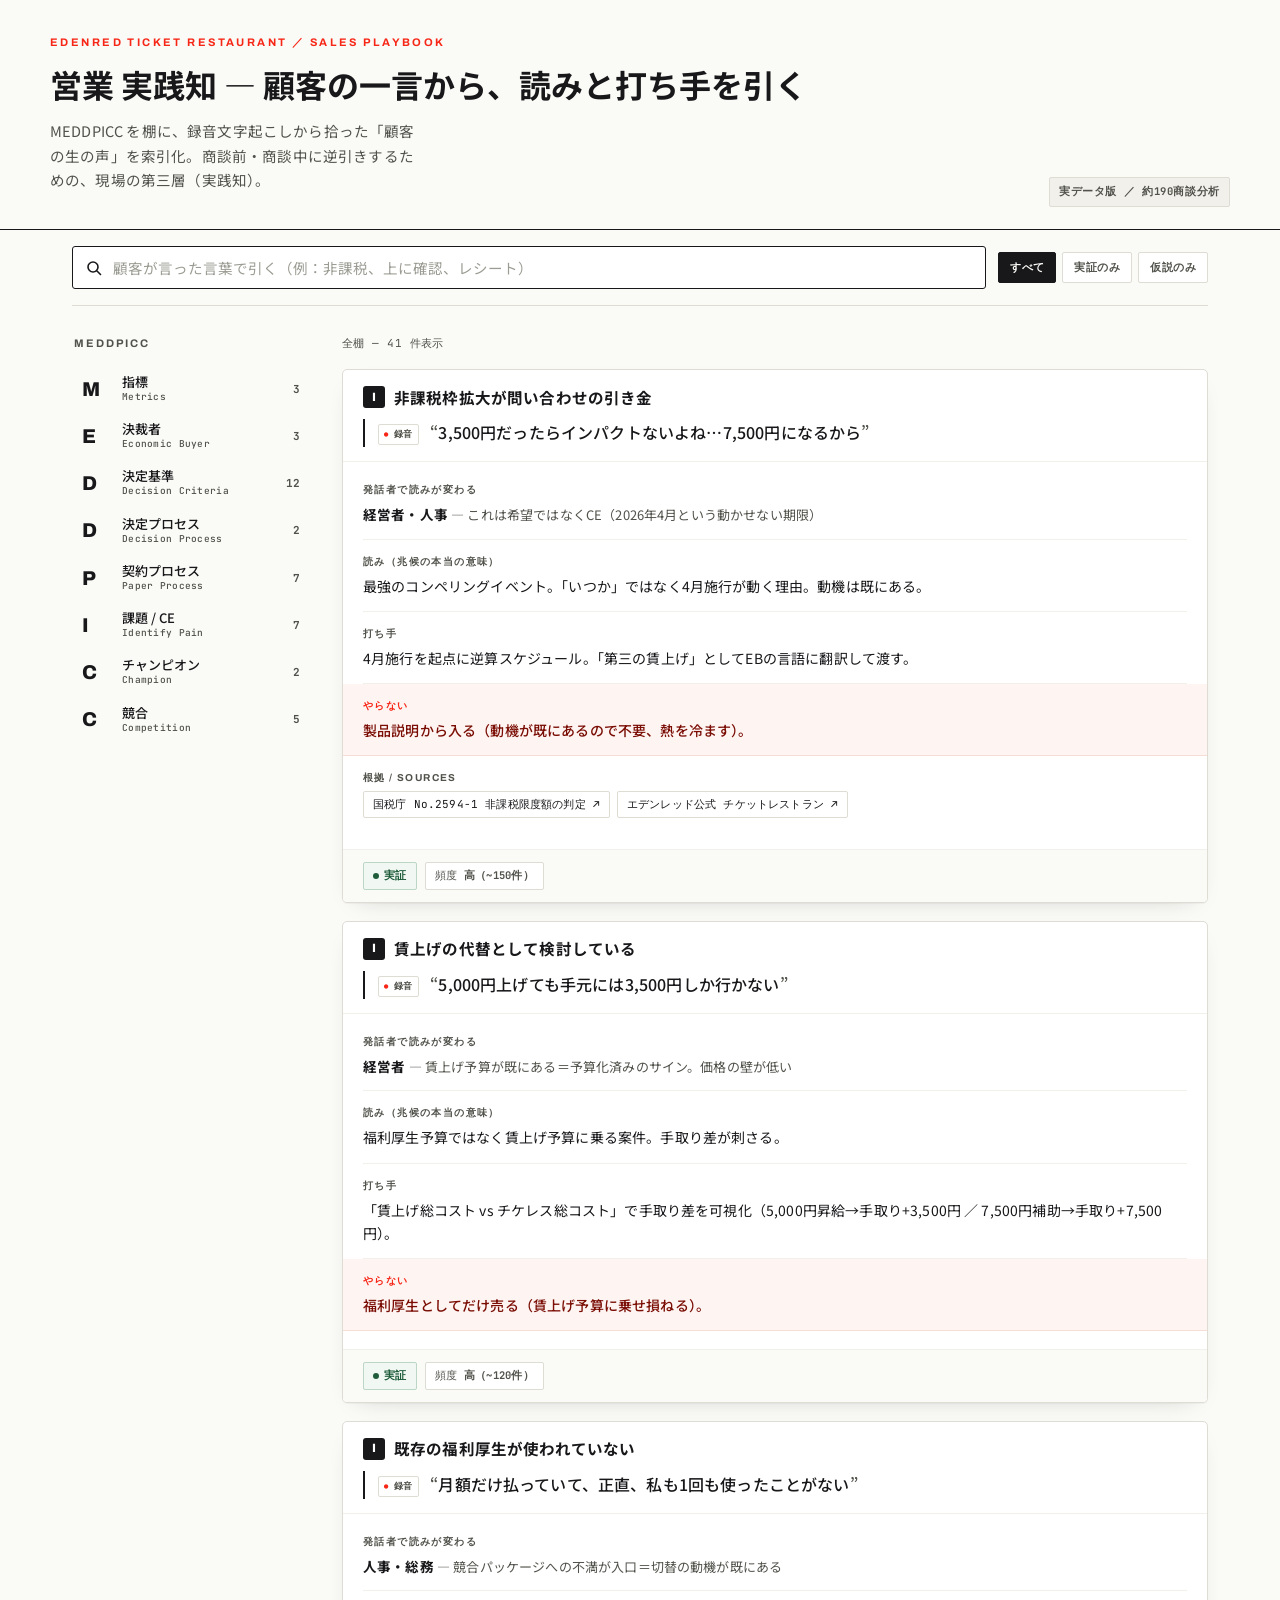
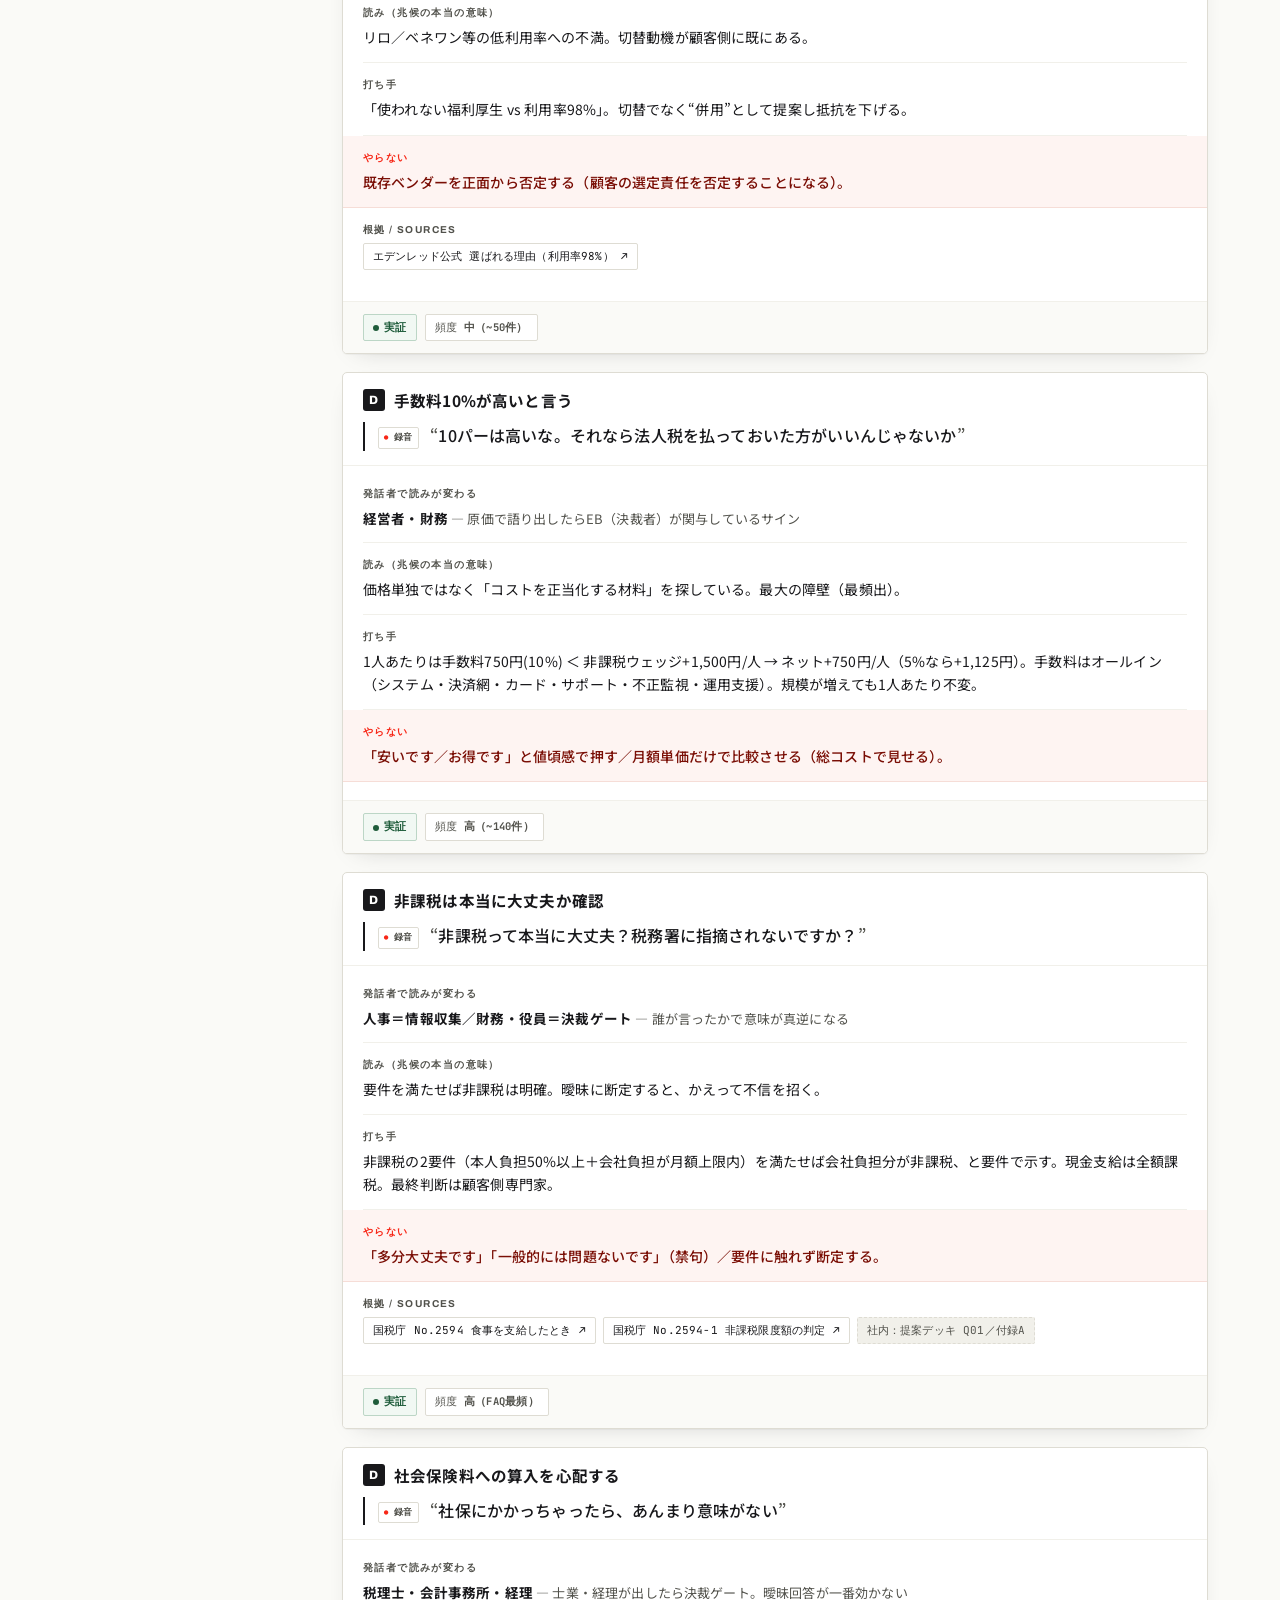
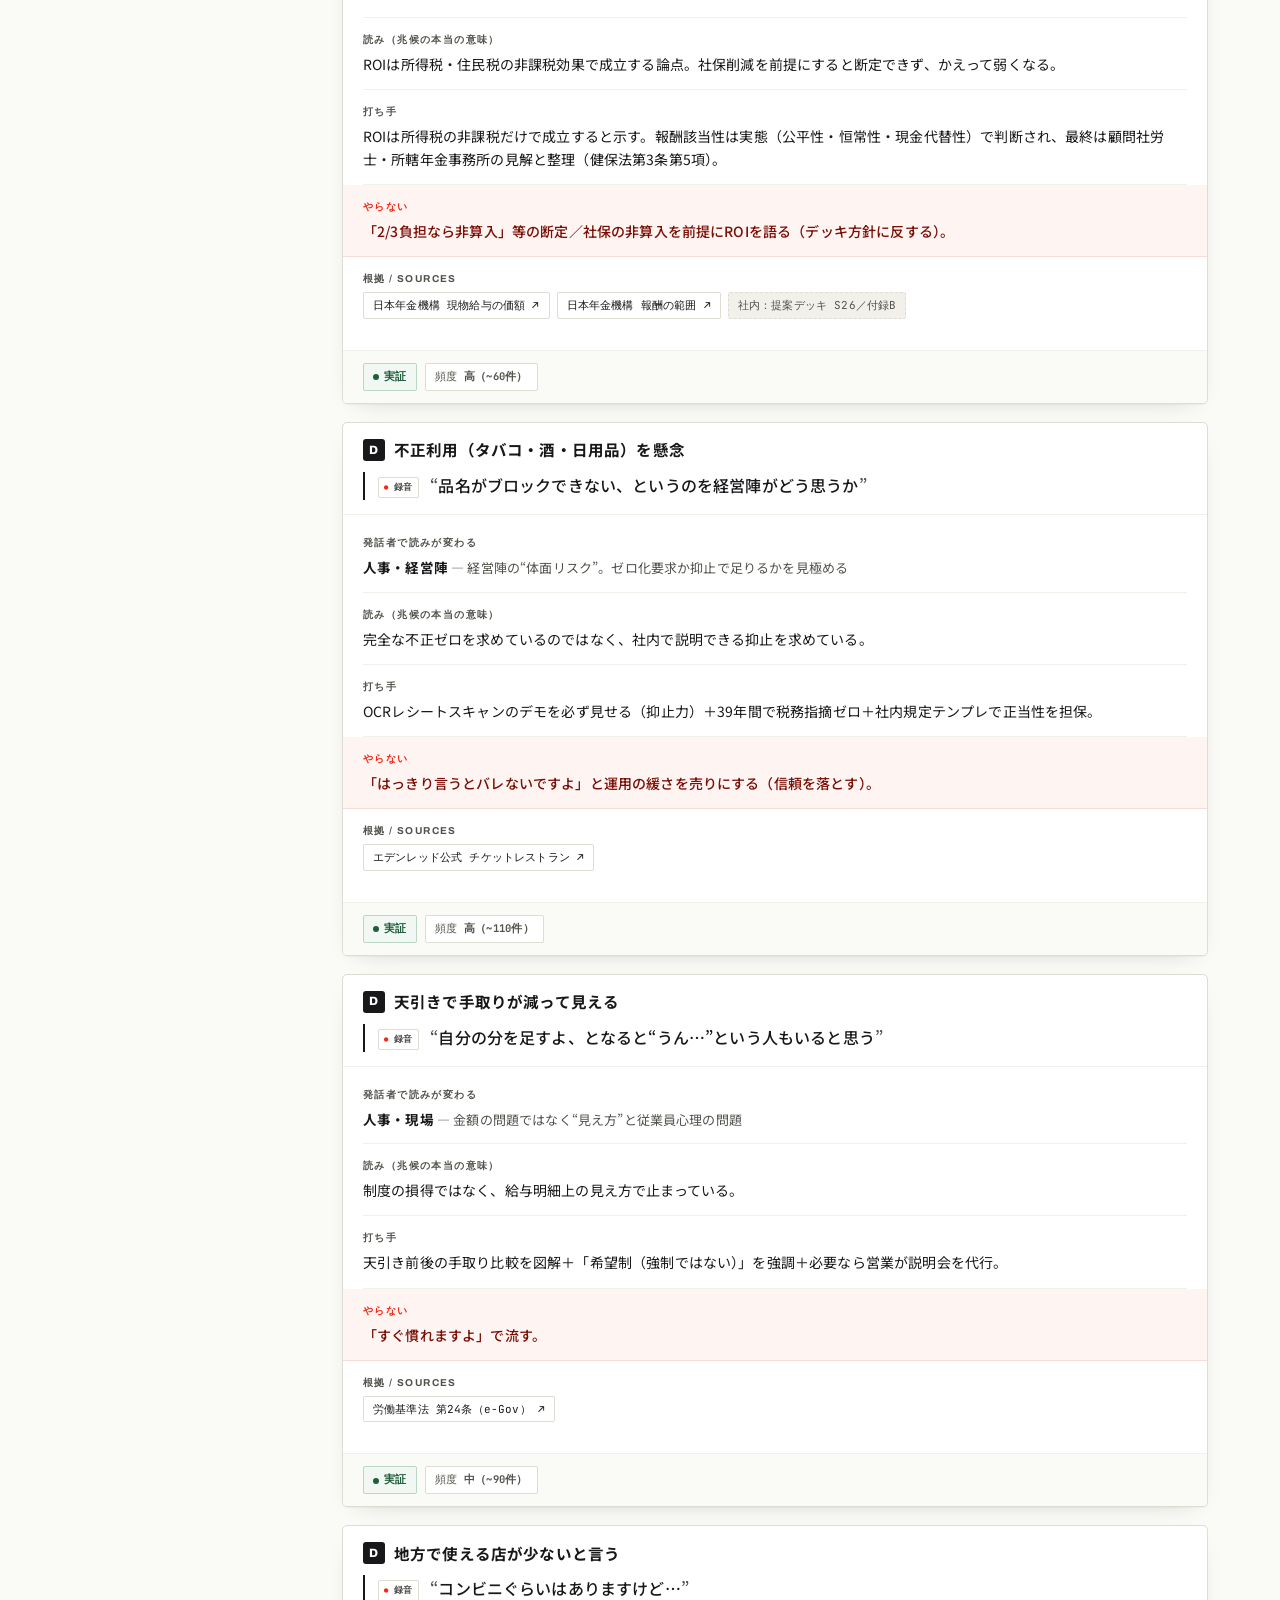
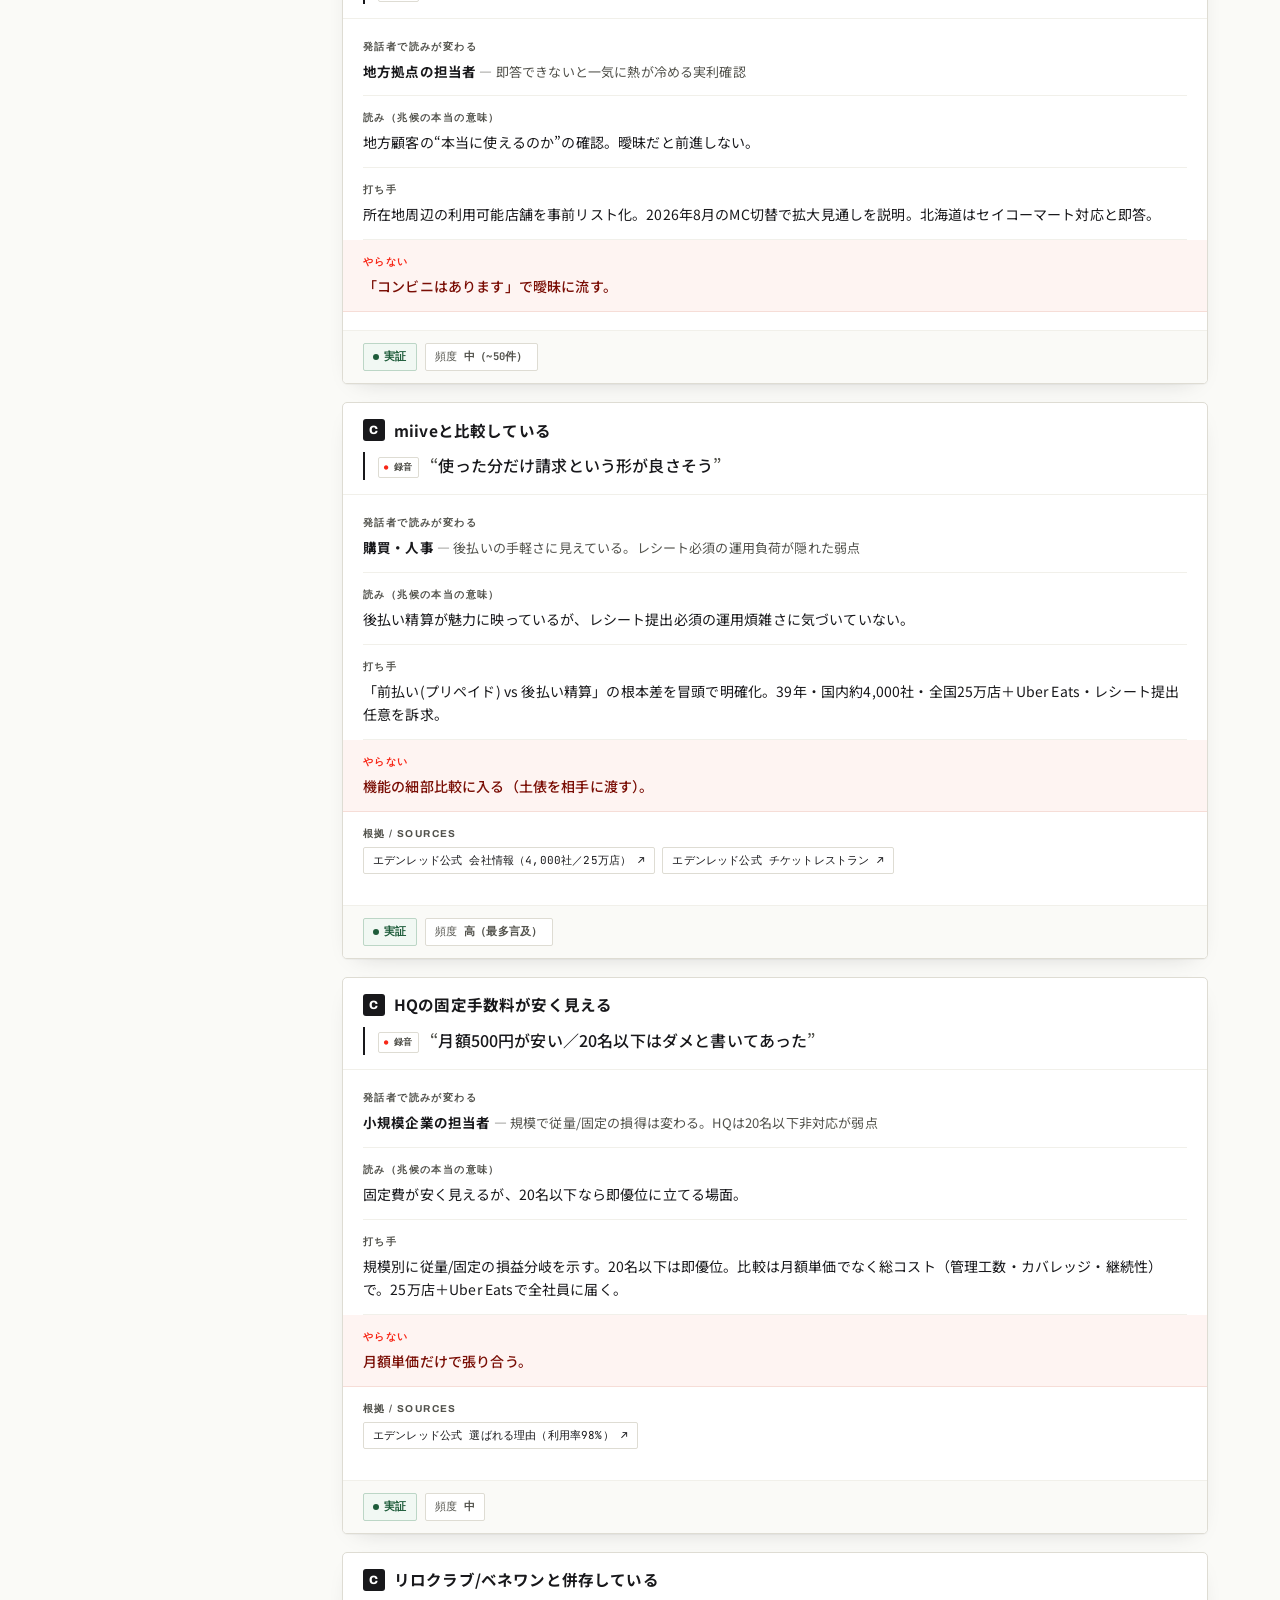
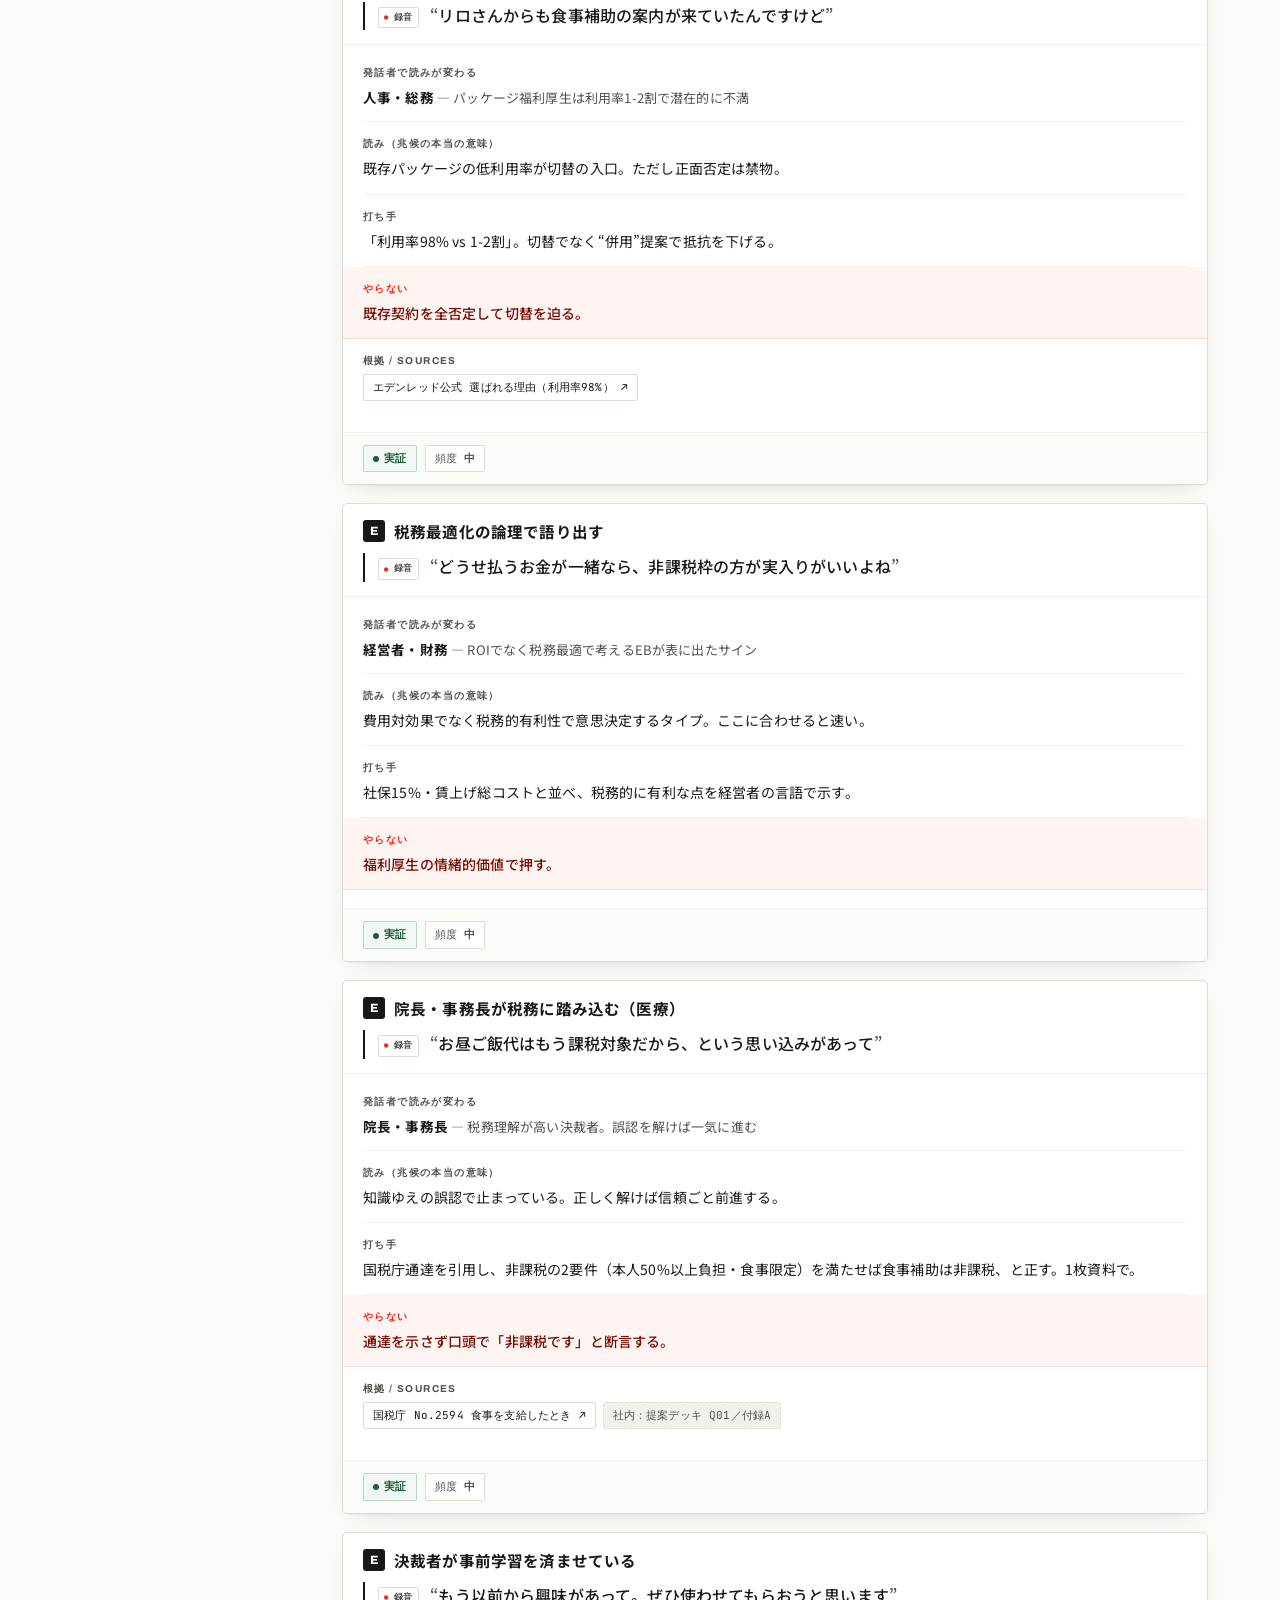
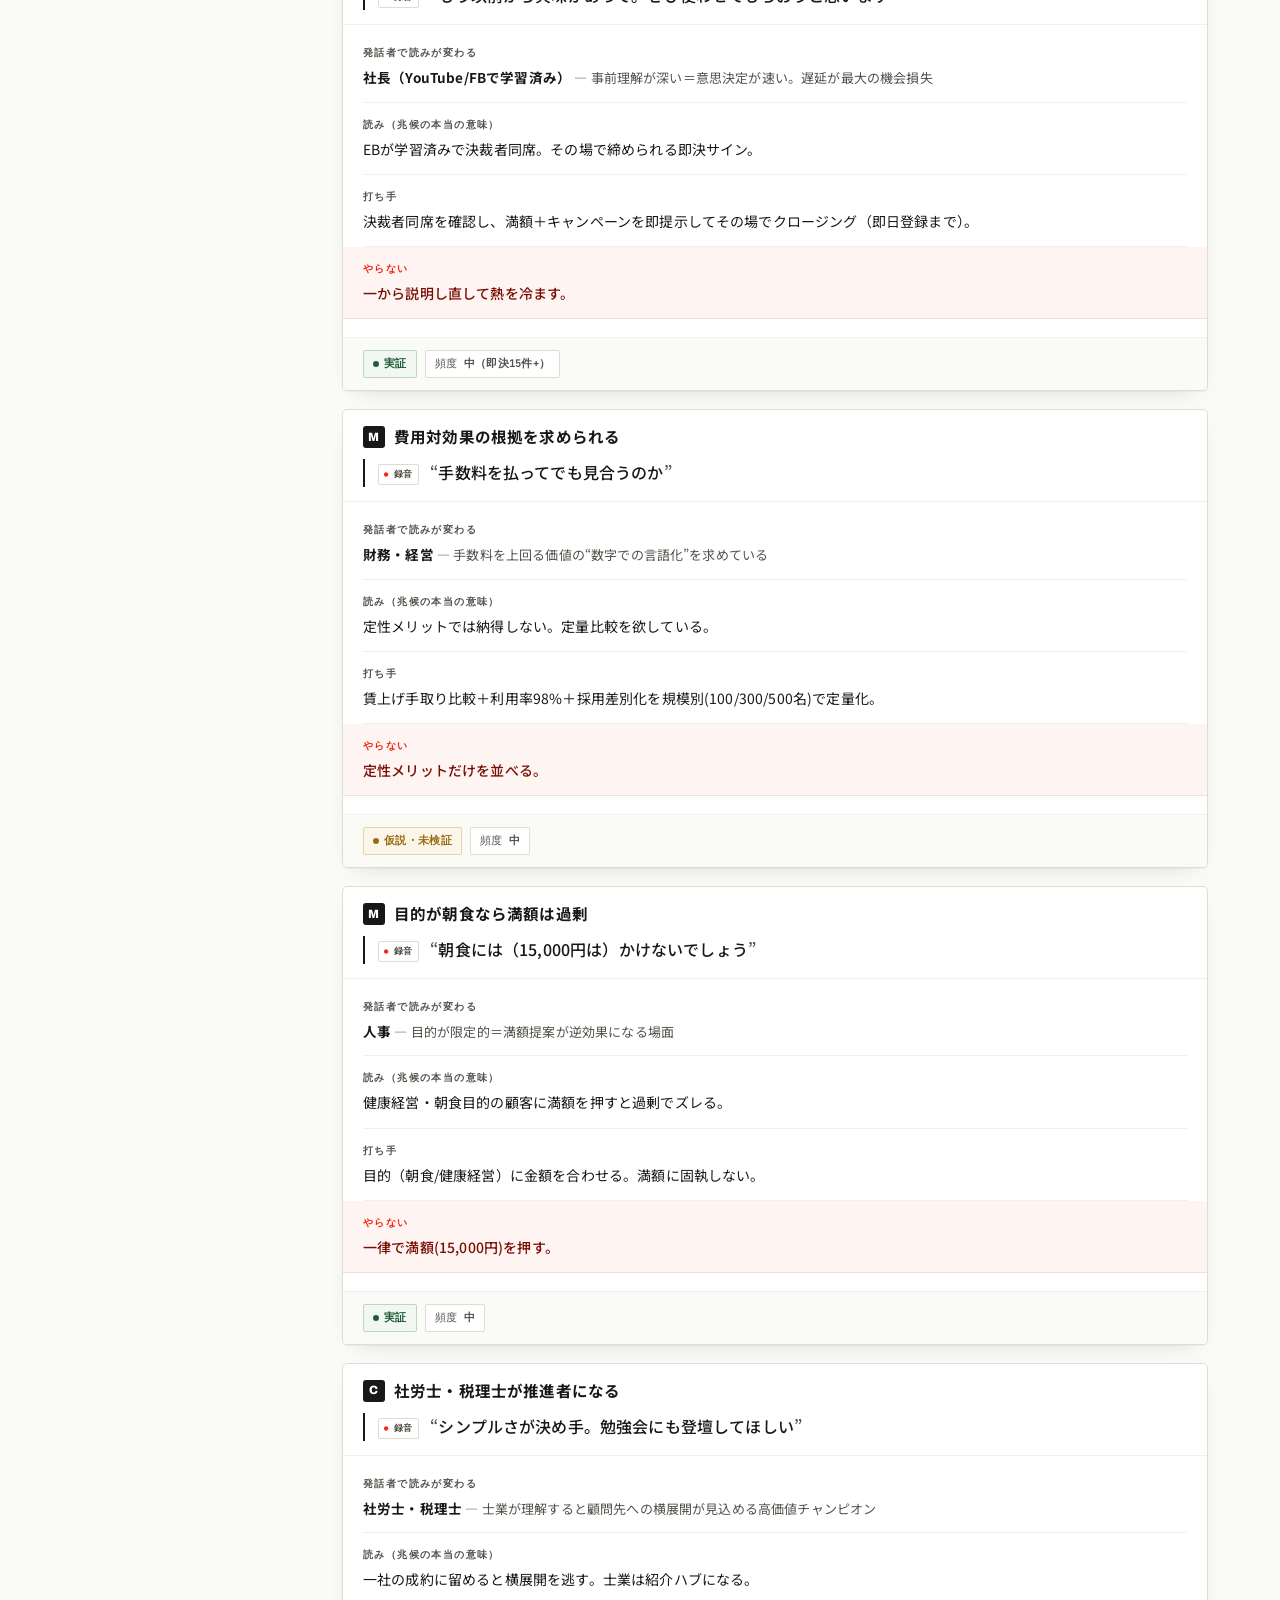
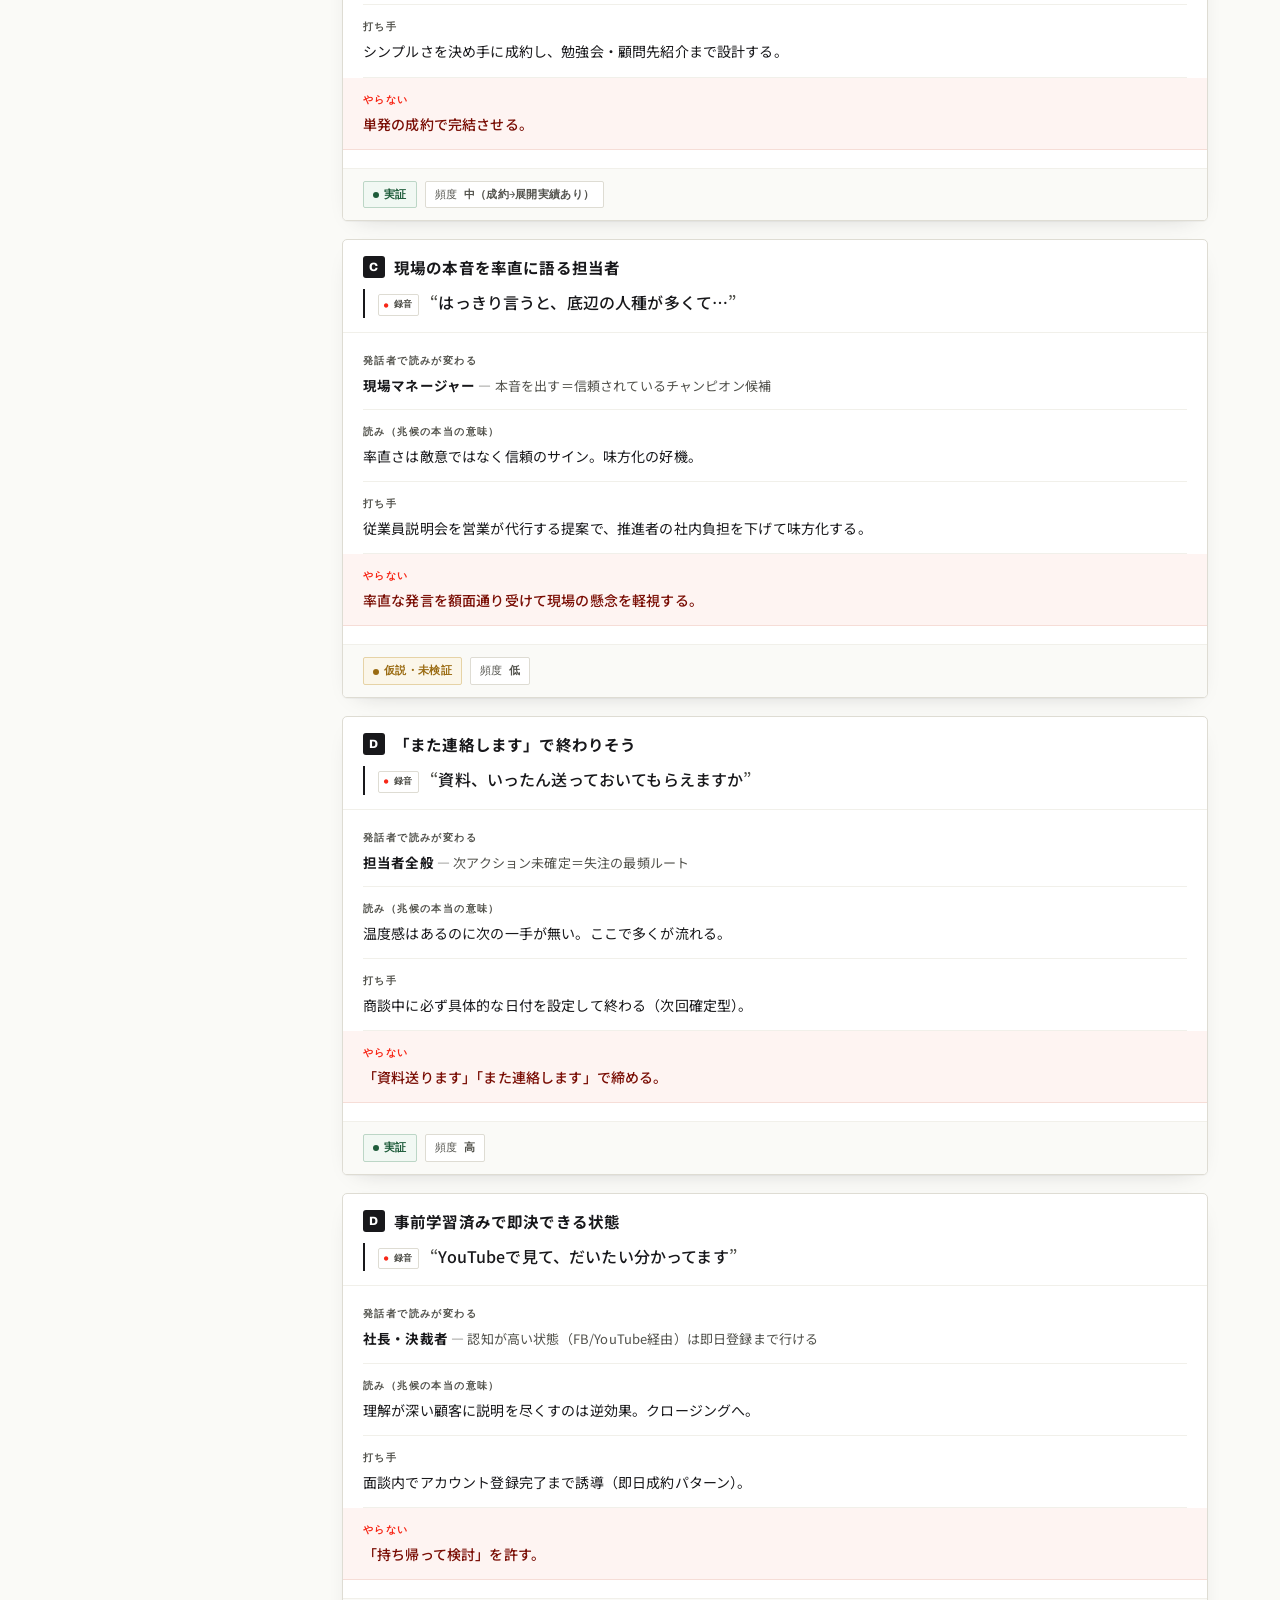
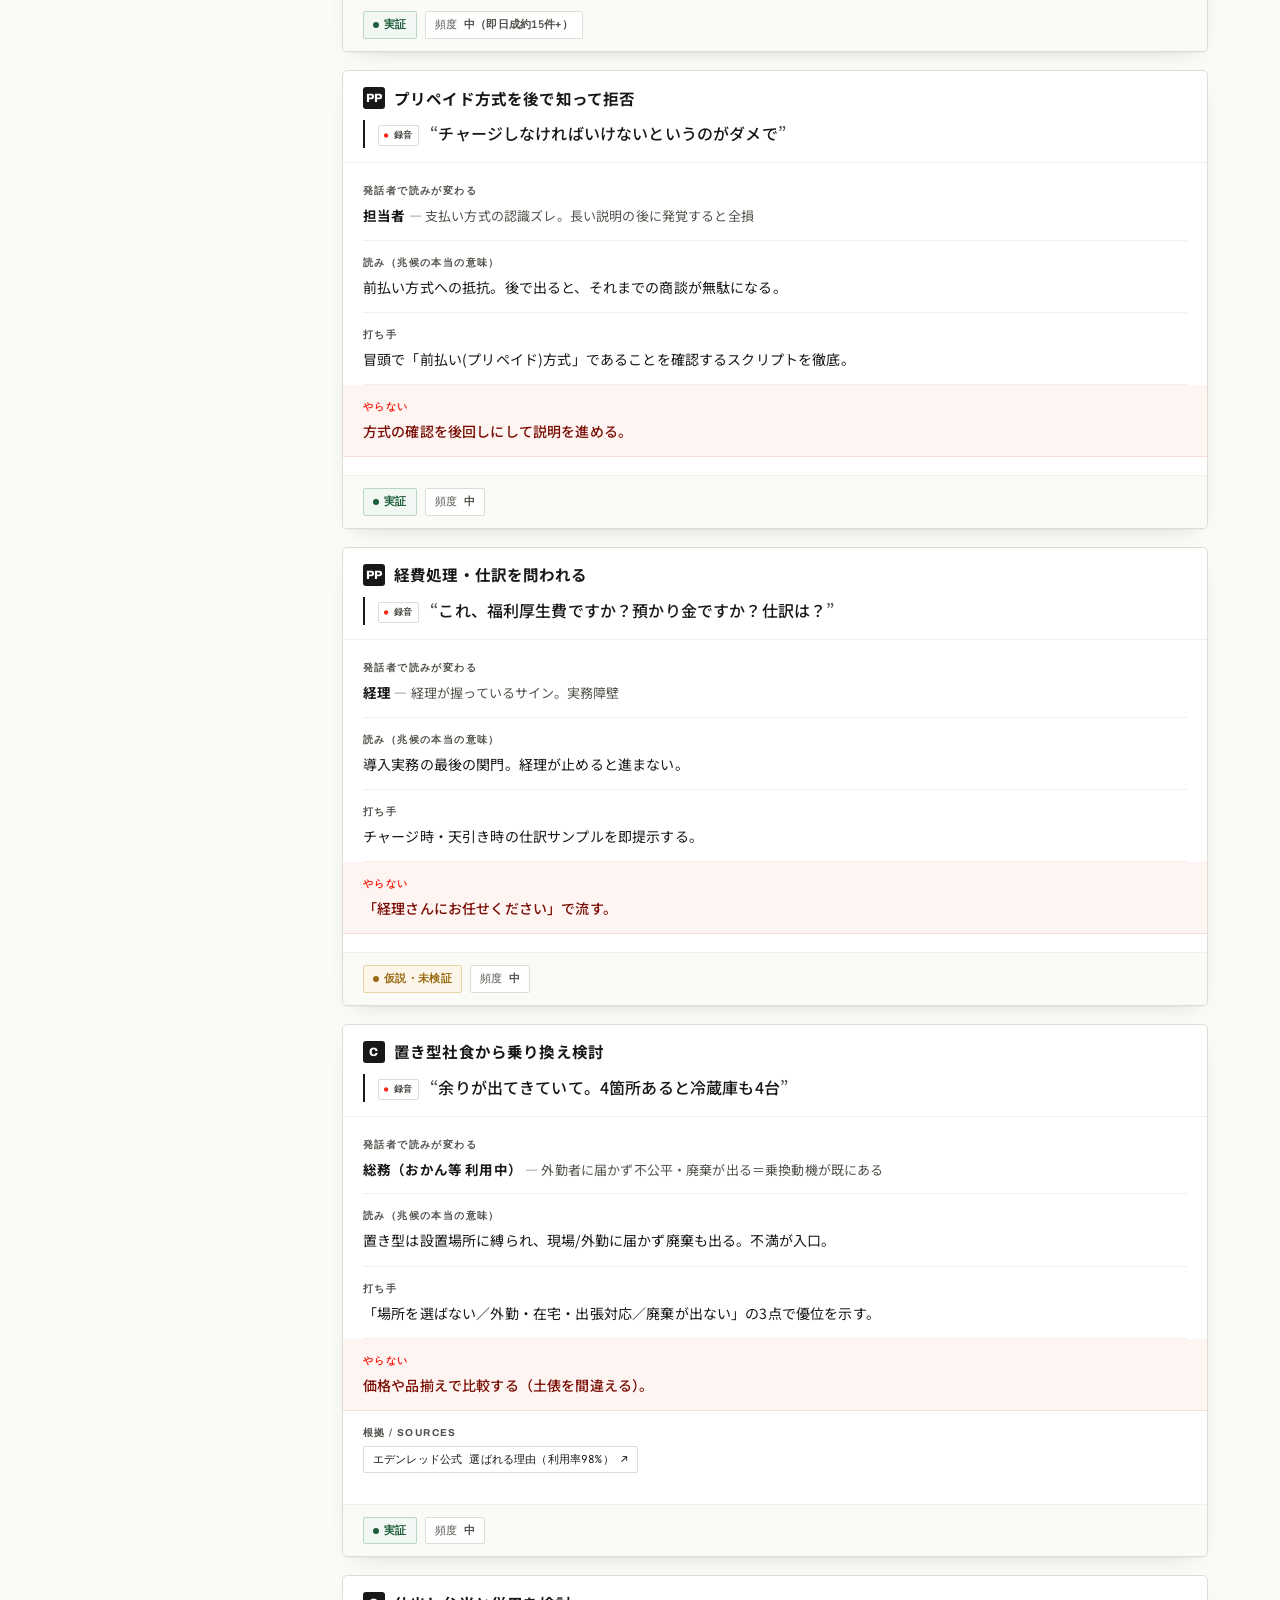
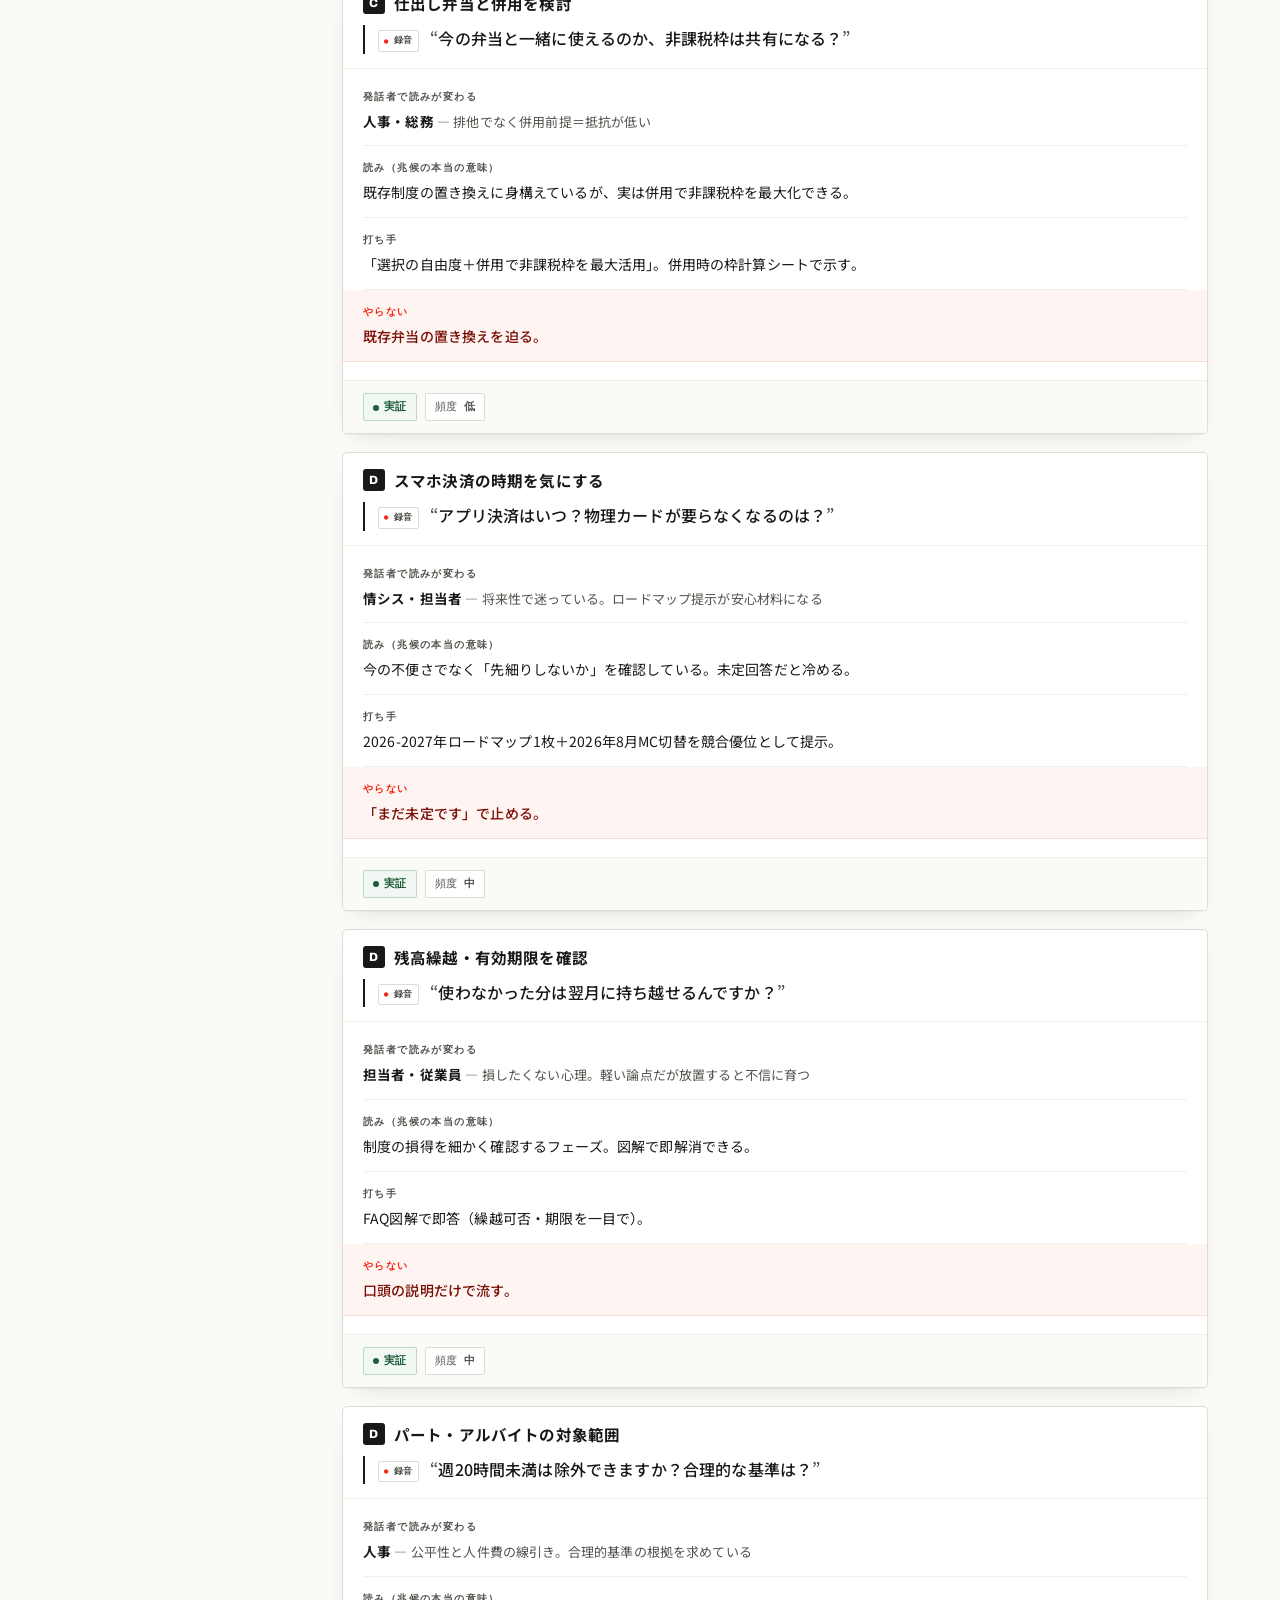
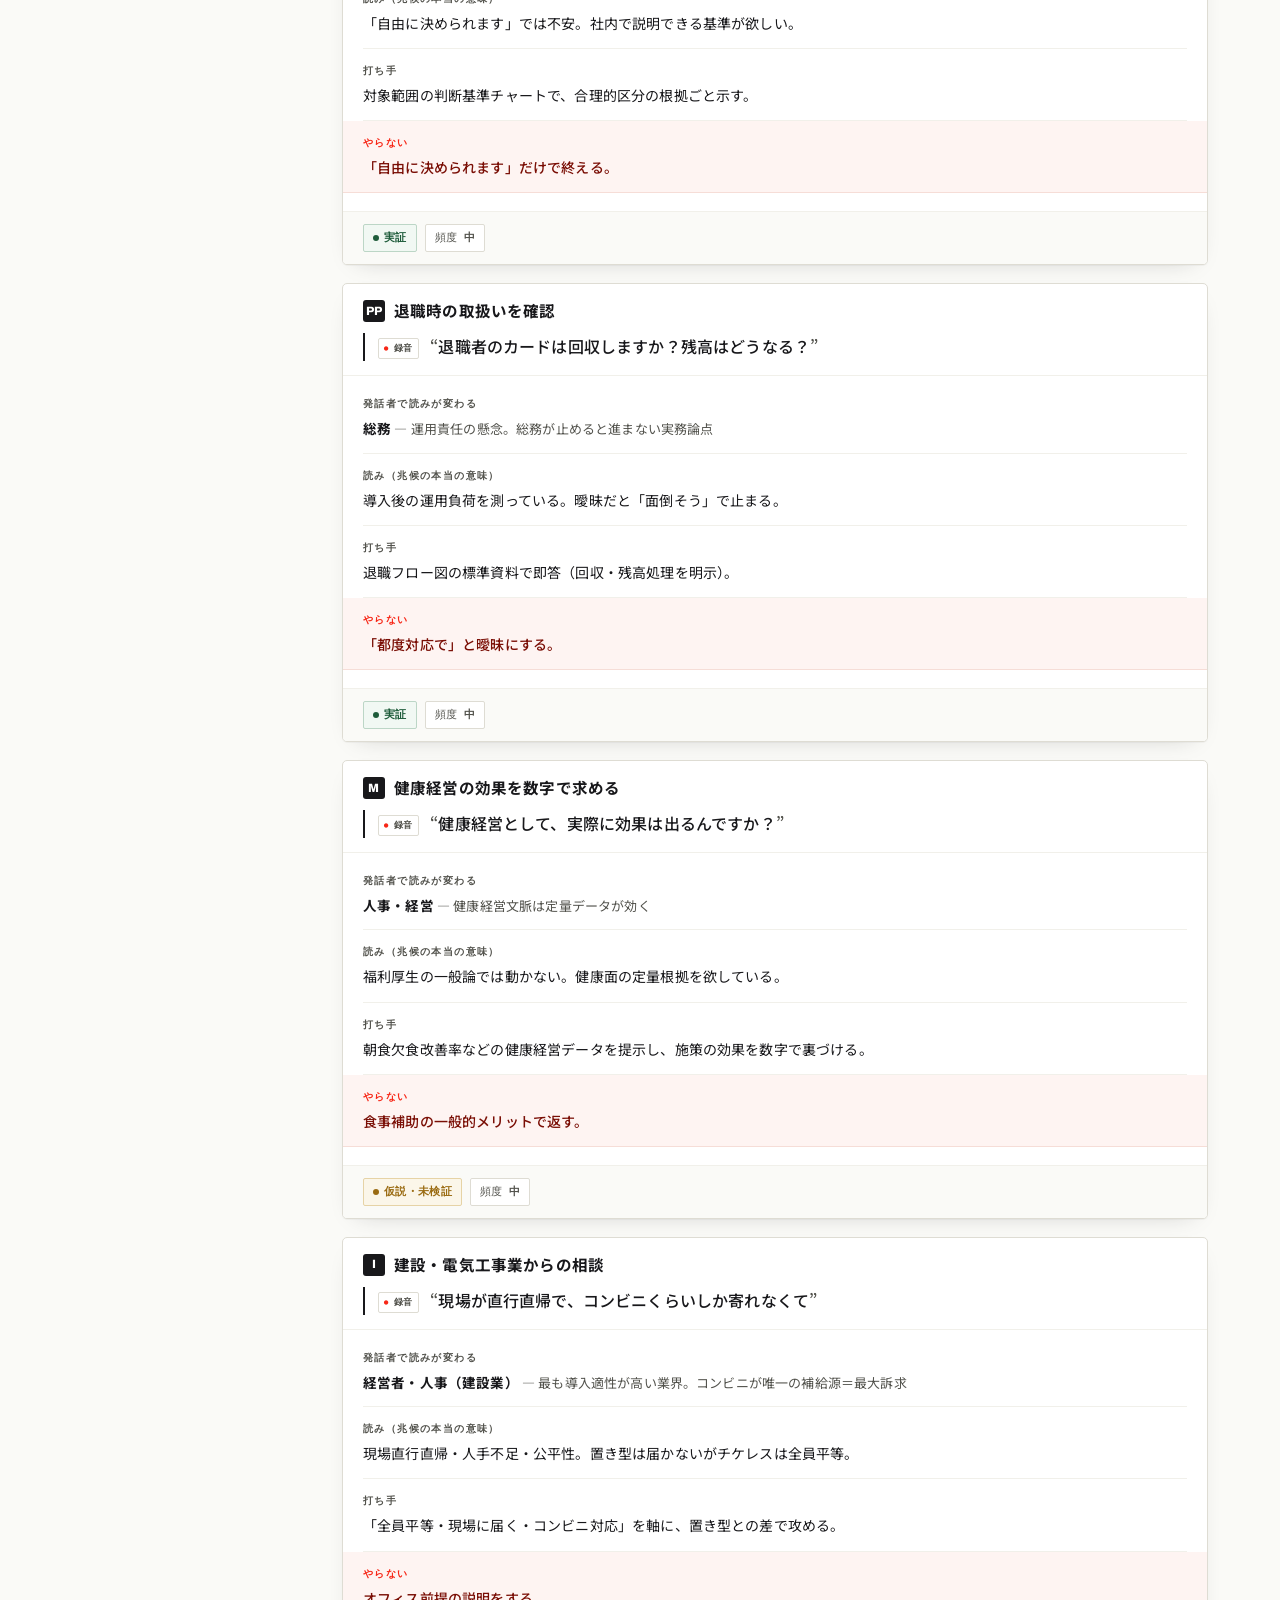
==== public/playbook.html @ 2247852f "Launch playbook.ozeki.co with TRT v0.8 cards (41). Static MEDDPICC playbook site: fetch-driven rende" ====
<!DOCTYPE html>
<html lang="ja">
<head>
<meta charset="UTF-8">
<meta name="viewport" content="width=device-width, initial-scale=1.0">
<meta name="robots" content="noindex,nofollow">
<title>TRT 営業 実践知 — MEDDPICC × 顧客の声</title>
<link rel="preconnect" href="https://fonts.googleapis.com">
<link rel="preconnect" href="https://fonts.gstatic.com" crossorigin>
<link href="https://fonts.googleapis.com/css2?family=Archivo:wght@600;700;800&family=JetBrains+Mono:wght@500;700&family=Noto+Sans+JP:wght@400;500;700&display=swap" rel="stylesheet">
<style>
  :root{
    --paper:#FAFAF7;
    --paper-2:#F1F0EA;
    --ink:#18181B;
    --ink-2:#52524C;
    --hair:#DEDCD3;
    --red:#F72717;          /* Edenred — reserved for 警告/やらない */
    --maroon:#7A0E05;
    --proven:#1E5C3A;       /* 実証 */
    --hyp:#9A6B12;          /* 仮説・未検証 */
    --shadow:0 1px 0 rgba(0,0,0,.03), 0 8px 24px -16px rgba(24,24,27,.28);
  }
  *{box-sizing:border-box}
  html{-webkit-text-size-adjust:100%}
  body{
    margin:0;background:var(--paper);color:var(--ink);
    font-family:"Noto Sans JP",system-ui,sans-serif;
    font-weight:400;line-height:1.7;letter-spacing:.01em;
    -webkit-font-smoothing:antialiased;
  }
  .wrap{max-width:1180px;margin:0 auto;padding:0 22px}

  /* ---------- Header ---------- */
  header{border-bottom:1.5px solid var(--ink);background:var(--paper);position:relative}
  .eyebrow{font-family:"Archivo",sans-serif;font-weight:700;font-size:11px;letter-spacing:.22em;
    text-transform:uppercase;color:var(--red)}
  .head-grid{display:flex;justify-content:space-between;align-items:flex-end;gap:24px;
    padding:26px 0 22px;flex-wrap:wrap}
  h1{font-family:"Noto Sans JP",sans-serif;font-weight:700;font-size:clamp(22px,3.4vw,32px);
    margin:.35em 0 .15em;line-height:1.25;letter-spacing:0}
  .thesis{color:var(--ink-2);font-size:14.5px;max-width:46ch}
  .ribbon{font-family:"JetBrains Mono",monospace;font-size:10.5px;font-weight:700;
    letter-spacing:.06em;color:var(--ink-2);border:1px solid var(--hair);
    padding:5px 9px;border-radius:2px;white-space:nowrap;background:var(--paper-2)}

  /* ---------- Controls ---------- */
  .controls{display:flex;gap:12px;align-items:center;flex-wrap:wrap;
    padding:16px 0;border-bottom:1px solid var(--hair);position:sticky;top:0;z-index:20;
    background:var(--paper)}
  .search{flex:1 1 280px;display:flex;align-items:center;gap:9px;border:1.5px solid var(--ink);
    border-radius:3px;padding:9px 13px;background:#fff}
  .search svg{flex:none}
  .search input{border:0;outline:0;font-family:inherit;font-size:14.5px;width:100%;background:transparent;color:var(--ink)}
  .search input::placeholder{color:#9b9b93}
  .statusfilter{display:flex;gap:6px}
  .chip{font-family:"JetBrains Mono",monospace;font-size:11px;font-weight:700;letter-spacing:.04em;
    border:1px solid var(--hair);background:#fff;color:var(--ink-2);padding:7px 11px;border-radius:2px;
    cursor:pointer;transition:background .15s,color .15s,border-color .15s}
  .chip[aria-pressed="true"]{background:var(--ink);color:var(--paper);border-color:var(--ink)}
  .chip:focus-visible{outline:2px solid var(--red);outline-offset:2px}

  /* ---------- Layout ---------- */
  .main{display:grid;grid-template-columns:236px 1fr;gap:34px;padding:28px 0 80px}

  /* spine */
  .spine{position:sticky;top:74px;align-self:start;height:max-content}
  .spine h2{font-family:"Archivo",sans-serif;font-size:11px;font-weight:700;letter-spacing:.18em;
    text-transform:uppercase;color:var(--ink-2);margin:0 0 12px;padding-left:2px}
  .shelf{display:grid;grid-template-columns:30px 1fr auto;align-items:center;gap:10px;width:100%;
    border:0;background:transparent;text-align:left;cursor:pointer;padding:9px 8px;border-radius:4px;
    border-left:2px solid transparent;color:var(--ink);font-family:inherit;transition:background .14s}
  .shelf:hover{background:var(--paper-2)}
  .shelf[aria-pressed="true"]{background:var(--paper-2);border-left-color:var(--red)}
  .shelf:focus-visible{outline:2px solid var(--red);outline-offset:1px}
  .shelf .ltr{font-family:"Archivo",sans-serif;font-weight:800;font-size:20px;color:var(--ink);line-height:1}
  .shelf[aria-pressed="true"] .ltr{color:var(--red)}
  .shelf .nm{font-size:13px;font-weight:500;line-height:1.3}
  .shelf .nm small{display:block;font-family:"JetBrains Mono",monospace;font-size:9.5px;
    color:var(--ink-2);letter-spacing:.03em;font-weight:500}
  .shelf .ct{font-family:"JetBrains Mono",monospace;font-size:11px;font-weight:700;color:var(--ink-2)}
  .shelf.empty .ltr,.shelf.empty .nm{color:#b4b2a8}
  .shelf .ct.zero{color:#c4c2b8}

  /* cards */
  .count-line{font-family:"JetBrains Mono",monospace;font-size:11px;color:var(--ink-2);
    letter-spacing:.04em;margin:0 0 16px}
  .cards{display:grid;gap:18px}
  .card{background:#fff;border:1px solid var(--hair);border-radius:5px;box-shadow:var(--shadow);
    overflow:hidden}
  .card-top{padding:16px 20px 14px;border-bottom:1px solid var(--paper-2)}
  .scene-row{display:flex;align-items:center;gap:9px;flex-wrap:wrap;margin-bottom:11px}
  .tag-ltr{font-family:"Archivo",sans-serif;font-weight:800;font-size:12px;letter-spacing:.04em;
    color:#fff;background:var(--ink);width:22px;height:22px;display:inline-flex;align-items:center;
    justify-content:center;border-radius:3px;flex:none}
  .scene{font-weight:700;font-size:15.5px;line-height:1.35}
  .quote{display:flex;gap:11px;align-items:flex-start;border-left:2.5px solid var(--ink);
    padding:2px 0 2px 13px}
  .rec{font-family:"JetBrains Mono",monospace;font-size:9px;font-weight:700;letter-spacing:.08em;
    color:var(--ink-2);border:1px solid var(--hair);border-radius:2px;padding:2px 5px;margin-top:3px;
    white-space:nowrap;display:inline-flex;gap:5px;align-items:center}
  .rec b{color:var(--red);font-size:7px;line-height:1}
  .quote p{margin:0;font-size:16px;font-weight:500;color:var(--ink);line-height:1.45}
  .quote p::before{content:"\201C";color:var(--ink-2)}
  .quote p::after{content:"\201D";color:var(--ink-2)}

  .card-body{padding:6px 20px 18px}
  .field{padding:13px 0;border-bottom:1px solid var(--paper-2)}
  .field:last-child{border-bottom:0}
  .flabel{font-family:"Archivo",sans-serif;font-weight:700;font-size:10px;letter-spacing:.14em;
    text-transform:uppercase;color:var(--ink-2);margin-bottom:5px;display:flex;align-items:center;gap:7px}
  .field p{margin:0;font-size:14px;line-height:1.65;color:var(--ink)}
  .field.dont{background:#FEF4F2;margin:0 -20px;padding:13px 20px;border-bottom:1px solid #f6ddd7}
  .field.dont .flabel{color:var(--red)}
  .field.dont p{color:var(--maroon);font-weight:500}
  .field.speaker p{color:var(--ink-2);font-size:13px}
  .field.speaker .who{color:var(--ink);font-weight:700;font-size:13.5px}

  /* meta footer */
  .meta{display:flex;gap:8px;align-items:center;flex-wrap:wrap;padding:12px 20px;
    background:var(--paper);border-top:1px solid var(--paper-2)}
  .pill{font-family:"JetBrains Mono",monospace;font-size:10.5px;font-weight:700;letter-spacing:.03em;
    padding:4px 9px;border-radius:2px;border:1px solid var(--hair);color:var(--ink-2);background:#fff}
  .pill.proven{color:var(--proven);border-color:#bcd6c6;background:#f1f8f3}
  .pill.hyp{color:var(--hyp);border-color:#e6d3a6;background:#fbf6e9}
  .pill.freq::before{content:"頻度 ";color:var(--ink-2);font-weight:500}
  .dot{width:6px;height:6px;border-radius:50%;display:inline-block;margin-right:5px;vertical-align:middle}
  .dot.proven{background:var(--proven)}.dot.hyp{background:var(--hyp)}

  .empty-note{border:1.5px dashed var(--hair);border-radius:5px;padding:26px 22px;text-align:center;
    color:var(--ink-2);font-size:13.5px;background:transparent}
  .empty-note b{color:var(--ink);font-weight:700}

  footer{border-top:1.5px solid var(--ink);padding:22px 0;font-family:"JetBrains Mono",monospace;
    font-size:11px;color:var(--ink-2);letter-spacing:.03em;display:flex;justify-content:space-between;gap:16px;flex-wrap:wrap}

  @media (max-width:820px){
    .main{grid-template-columns:1fr;gap:18px}
    .spine{position:static;display:flex;gap:6px;overflow-x:auto;padding-bottom:6px;
      -webkit-overflow-scrolling:touch}
    .spine h2{display:none}
    .shelf{grid-template-columns:auto auto;min-width:max-content;border-left:0;border-bottom:2px solid transparent;border-radius:3px}
    .shelf .nm small,.shelf .ct{display:none}
    .shelf[aria-pressed="true"]{border-left:0;border-bottom-color:var(--red)}
    .controls{top:0}
  }
  @media (prefers-reduced-motion:reduce){*{transition:none!important}}
  .field.sources{padding-top:13px}
  .srclist{display:flex;flex-wrap:wrap;gap:7px}
  .src{font-family:"JetBrains Mono",monospace;font-size:11px;line-height:1.35;padding:5px 9px;border-radius:2px;border:1px solid var(--hair);text-decoration:none;display:inline-block}
  a.src.link{color:var(--ink);background:#fff}
  a.src.link:hover{border-color:var(--ink);background:var(--paper-2)}
  a.src.link:focus-visible{outline:2px solid var(--red);outline-offset:2px}
  .src.internal{color:var(--ink-2);background:var(--paper-2);border-style:dashed}
</style>
</head>
<body>

<header>
  <div class="wrap head-grid">
    <div>
      <span class="eyebrow">Edenred Ticket Restaurant ／ Sales Playbook</span>
      <h1>営業 実践知 — 顧客の一言から、読みと打ち手を引く</h1>
      <p class="thesis">MEDDPICC を棚に、録音文字起こしから拾った「顧客の生の声」を索引化。商談前・商談中に逆引きするための、現場の第三層（実践知）。</p>
    </div>
    <span class="ribbon">実データ版 ／ 約190商談分析</span>
  </div>
</header>

<div class="wrap">
  <div class="controls">
    <label class="search">
      <svg width="16" height="16" viewBox="0 0 16 16" fill="none"><circle cx="7" cy="7" r="5" stroke="#18181B" stroke-width="1.6"/><path d="M11 11l3.5 3.5" stroke="#18181B" stroke-width="1.6" stroke-linecap="round"/></svg>
      <input id="q" type="search" placeholder="顧客が言った言葉で引く（例：非課税、上に確認、レシート）" autocomplete="off">
    </label>
    <div class="statusfilter" role="group" aria-label="状態で絞り込み">
      <button class="chip" id="f-all" aria-pressed="true">すべて</button>
      <button class="chip" id="f-proven" aria-pressed="false">実証のみ</button>
      <button class="chip" id="f-hyp" aria-pressed="false">仮説のみ</button>
    </div>
  </div>

  <div class="main">
    <nav class="spine" aria-label="MEDDPICC">
      <h2>MEDDPICC</h2>
      <div id="spine"></div>
    </nav>

    <section>
      <p class="count-line" id="countline"></p>
      <div class="cards" id="cards"></div>
    </section>
  </div>
</div>

<footer class="wrap" style="max-width:1180px">
  <span>第三層＝兆候 × 読み × 打ち手（特に「やらない」）。第一層・第二層は索引化しない。</span>
  <span>v0.8 ／ 実データ版（FAQ整合・根拠リンク）</span>
</footer>

<script>
const SHELVES = [
  {k:"M",  key:"M",  nm:"指標",        en:"Metrics"},
  {k:"E",  key:"E",  nm:"決裁者",      en:"Economic Buyer"},
  {k:"D",  key:"DC", nm:"決定基準",    en:"Decision Criteria"},
  {k:"D",  key:"DP", nm:"決定プロセス",en:"Decision Process"},
  {k:"P",  key:"PP", nm:"契約プロセス",en:"Paper Process"},
  {k:"I",  key:"I",  nm:"課題 / CE",   en:"Identify Pain"},
  {k:"C",  key:"CH", nm:"チャンピオン",en:"Champion"},
  {k:"C",  key:"CO", nm:"競合",        en:"Competition"},
];

let CARDS = [];

const EMPTY_MSG = "<b>未着手（0件）</b><br>この棚は、文字起こし分析から流し込み予定です。構造はもう用意できています。";

let active = "ALL";        // shelf key or ALL
let statusF = "all";       // all | proven | hyp
let query = "";

const $ = s => document.querySelector(s);
const spineEl = $("#spine"), cardsEl = $("#cards"), countEl = $("#countline");

function countFor(key){
  return CARDS.filter(c => key==="ALL" || c.shelf===key).length;
}

function renderSpine(){
  spineEl.innerHTML = "";
  // ALL pseudo-shelf
  const total = CARDS.length;
  SHELVES.forEach(s=>{
    const n = CARDS.filter(c=>c.shelf===s.key).length;
    const b = document.createElement("button");
    b.className = "shelf" + (n===0 ? " empty":"");
    b.setAttribute("aria-pressed", active===s.key);
    b.innerHTML = `<span class="ltr">${s.k}</span>
      <span class="nm">${s.nm}<small>${s.en}</small></span>
      <span class="ct ${n===0?"zero":""}">${n}</span>`;
    b.onclick = ()=>{ active = (active===s.key? "ALL" : s.key); render(); };
    spineEl.appendChild(b);
  });
}

function statusPill(st){
  return st==="proven"
    ? `<span class="pill proven"><span class="dot proven"></span>実証</span>`
    : `<span class="pill hyp"><span class="dot hyp"></span>仮説・未検証</span>`;
}

function cardHTML(c){
  const letter = c.shelf==="DC"||c.shelf==="DP" ? "D" :
                 c.shelf==="CH"||c.shelf==="CO" ? "C" :
                 c.shelf;
  const srcBlock = (c.sources && c.sources.length) ? `<div class="field sources">
        <div class="flabel">根拠 / SOURCES</div>
        <div class="srclist">${c.sources.map(s => s.url
          ? `<a class="src link" href="${s.url}" target="_blank" rel="noopener">${s.label} ↗</a>`
          : `<span class="src internal">${s.label}</span>`).join("")}</div>
      </div>` : "";
  return `<article class="card">
    <div class="card-top">
      <div class="scene-row">
        <span class="tag-ltr">${letter}</span>
        <span class="scene">${c.scene}</span>
      </div>
      <div class="quote">
        <span class="rec"><b>●</b>録音</span>
        <p>${c.quote}</p>
      </div>
    </div>
    <div class="card-body">
      ${c.speakerRead?`<div class="field speaker">
        <div class="flabel">発話者で読みが変わる</div>
        <p><span class="who">${c.speaker}</span> — ${c.speakerRead}</p>
      </div>`:""}
      <div class="field">
        <div class="flabel">読み（兆候の本当の意味）</div>
        <p>${c.read}</p>
      </div>
      <div class="field">
        <div class="flabel">打ち手</div>
        <p>${c.doIt}</p>
      </div>
      <div class="field dont">
        <div class="flabel">やらない</div>
        <p>${c.dont}</p>
      </div>
      ${srcBlock}
    </div>
    <div class="meta">
      ${statusPill(c.status)}
      <span class="pill freq">${c.freq}</span>
    </div>
  </article>`;
}

function render(){
  renderSpine();
  let list = CARDS.filter(c=>{
    if(active!=="ALL" && c.shelf!==active) return false;
    if(statusF!=="all" && c.status!==statusF) return false;
    if(query){
      const hay = (c.scene+c.quote+c.read+c.doIt+c.dont+c.speaker).toLowerCase();
      if(!hay.includes(query)) return false;
    }
    return true;
  });

  const shelfNm = active==="ALL" ? "全棚" :
    (()=>{const s=SHELVES.find(x=>x.key===active);return `${s.k}・${s.nm}`;})();
  countEl.textContent = `${shelfNm} — ${list.length} 件表示` + (query?`（"${query}" で絞り込み）`:"");

  if(list.length===0){
    // empty shelf vs no match
    const shelfHasNone = active!=="ALL" && CARDS.filter(c=>c.shelf===active).length===0 && !query && statusF==="all";
    cardsEl.innerHTML = `<div class="empty-note">${shelfHasNone?EMPTY_MSG:"該当なし。検索語や絞り込みを変えてください。"}</div>`;
    return;
  }
  cardsEl.innerHTML = list.map(cardHTML).join("");
}

// status chips
function setStatus(v){
  statusF = v;
  ["all","proven","hyp"].forEach(x=>$("#f-"+x).setAttribute("aria-pressed", x===v));
  render();
}
$("#f-all").onclick   = ()=>setStatus("all");
$("#f-proven").onclick= ()=>setStatus("proven");
$("#f-hyp").onclick   = ()=>setStatus("hyp");

$("#q").addEventListener("input", e=>{ query = e.target.value.trim().toLowerCase(); render(); });

async function init(){
  try {
    const res = await fetch('./cards.json', { cache: 'no-cache' });
    if (!res.ok) throw new Error('HTTP ' + res.status);
    const data = await res.json();
    CARDS = data.cards ?? data;
    render();
  } catch (err) {
    cardsEl.innerHTML = '<div class="empty-note"><b>cards.json の読み込みに失敗しました</b><br>' + err.message + '</div>';
  }
}

init();
</script>
</body>
</html>
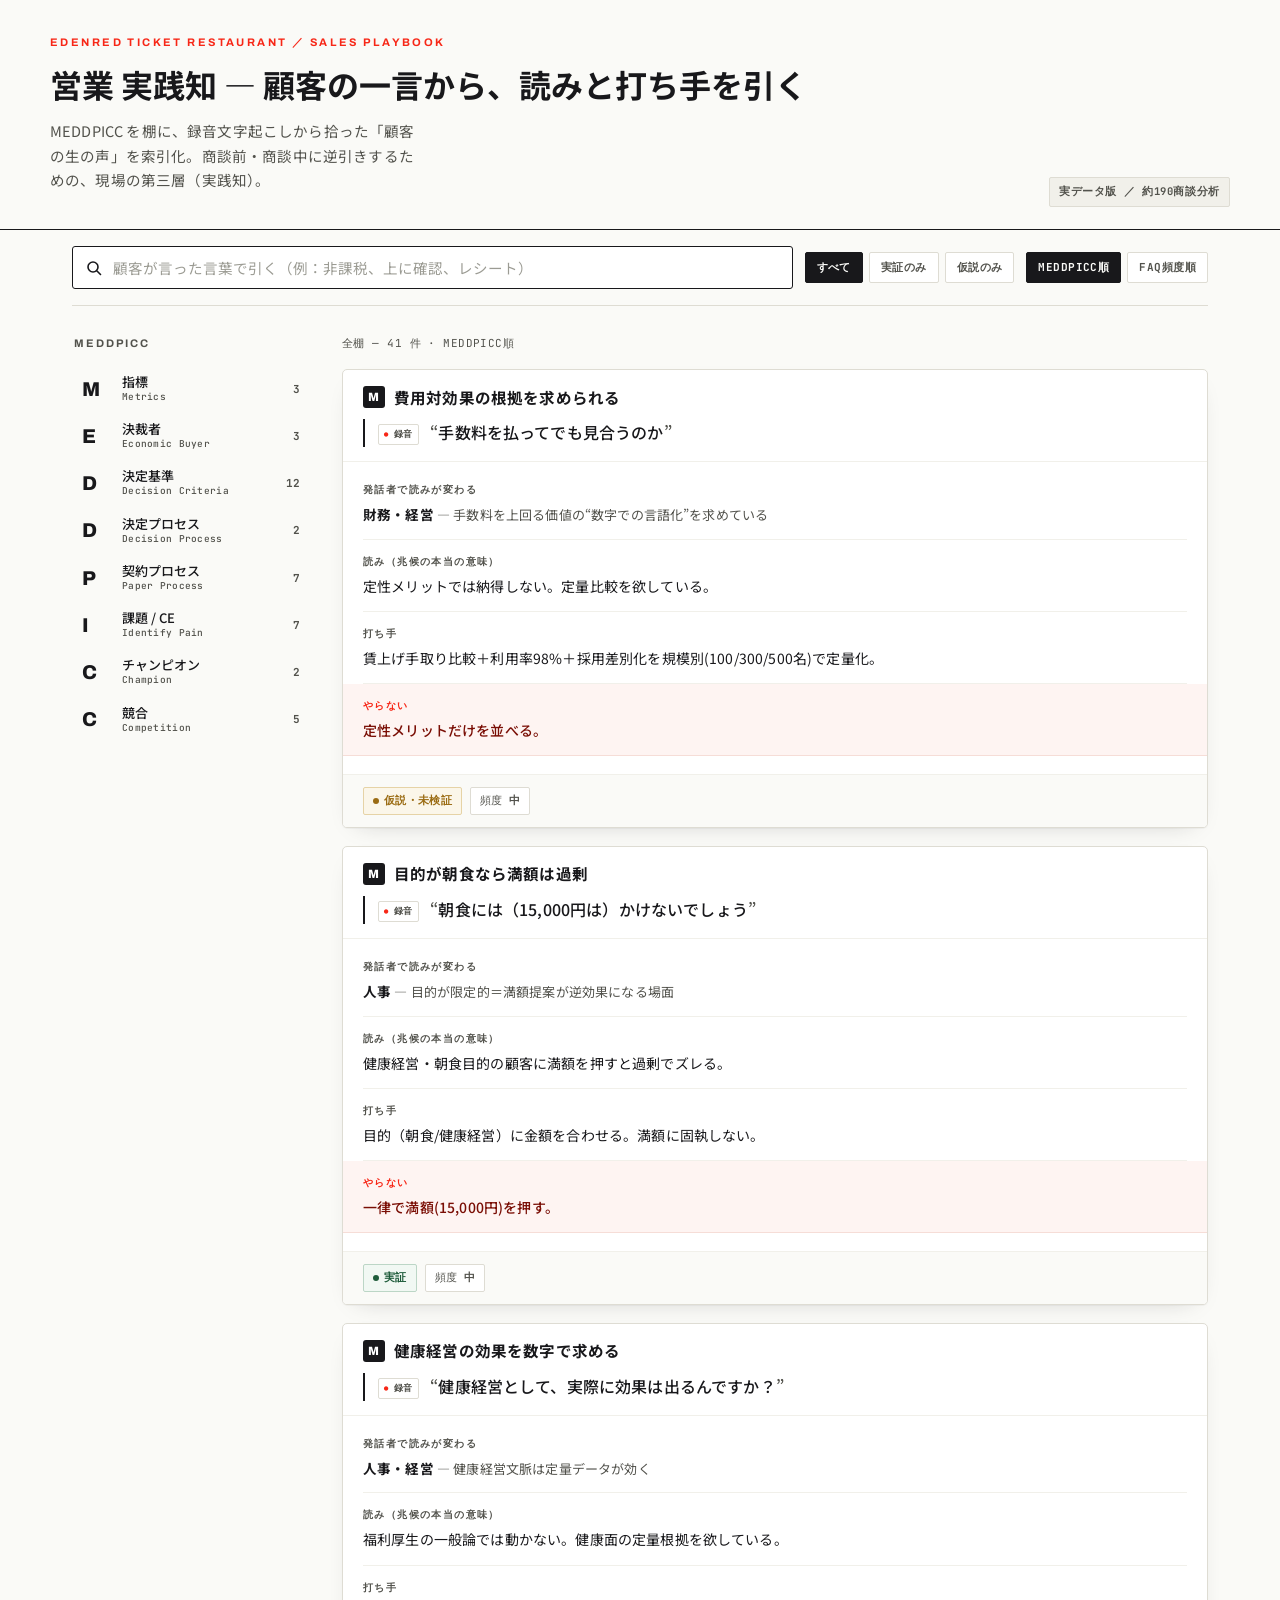
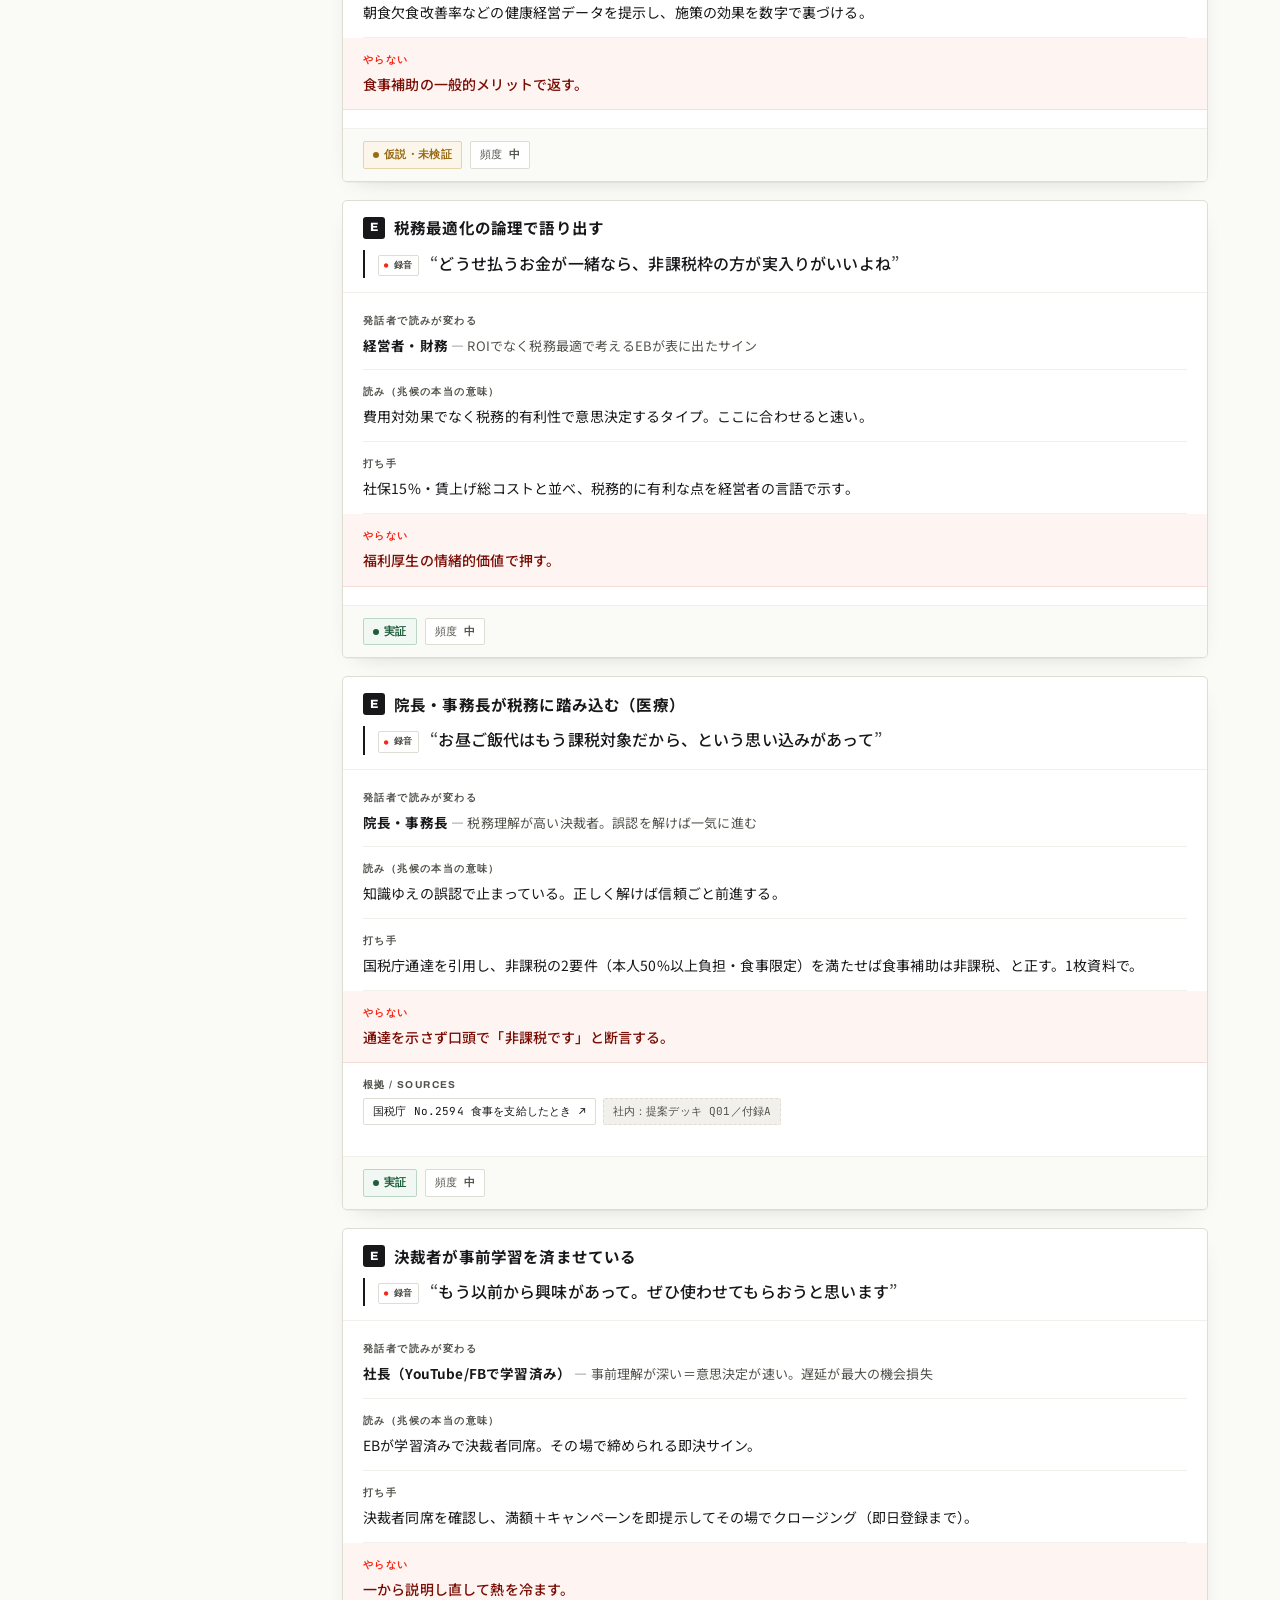
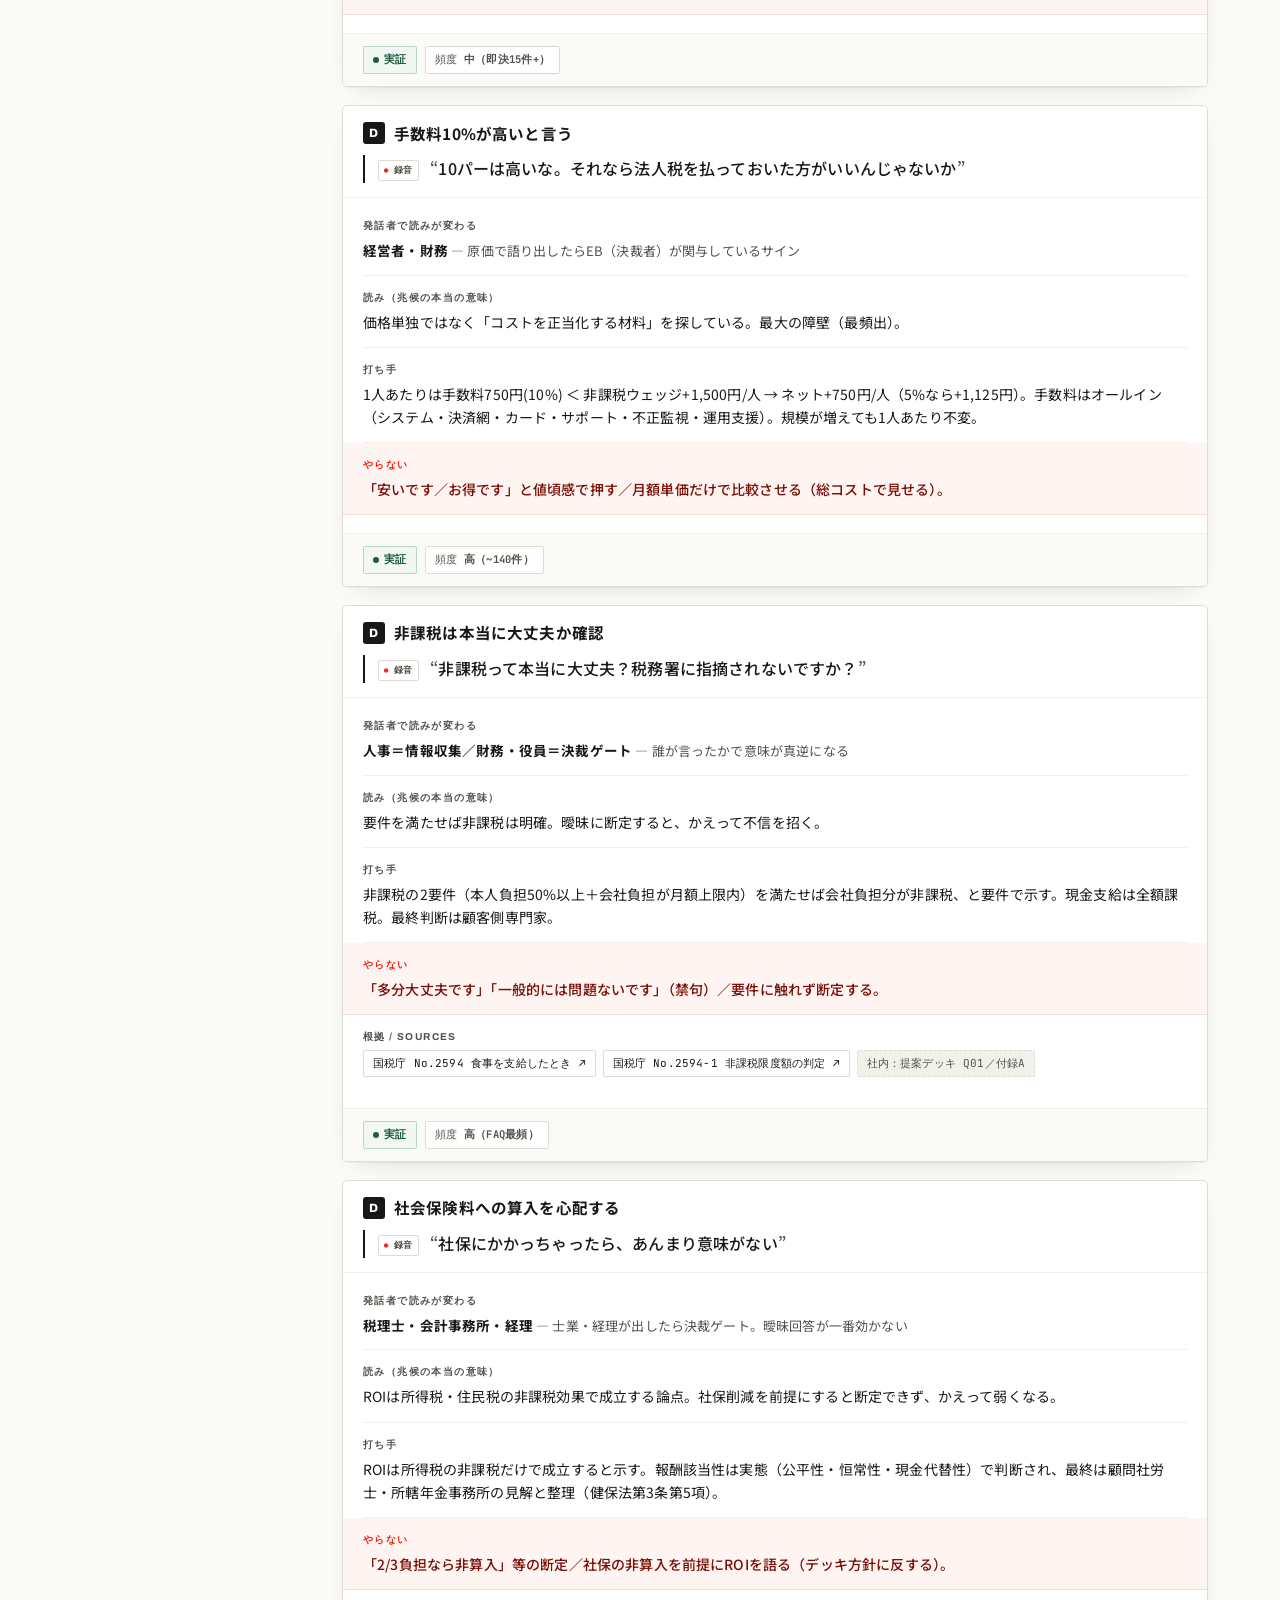
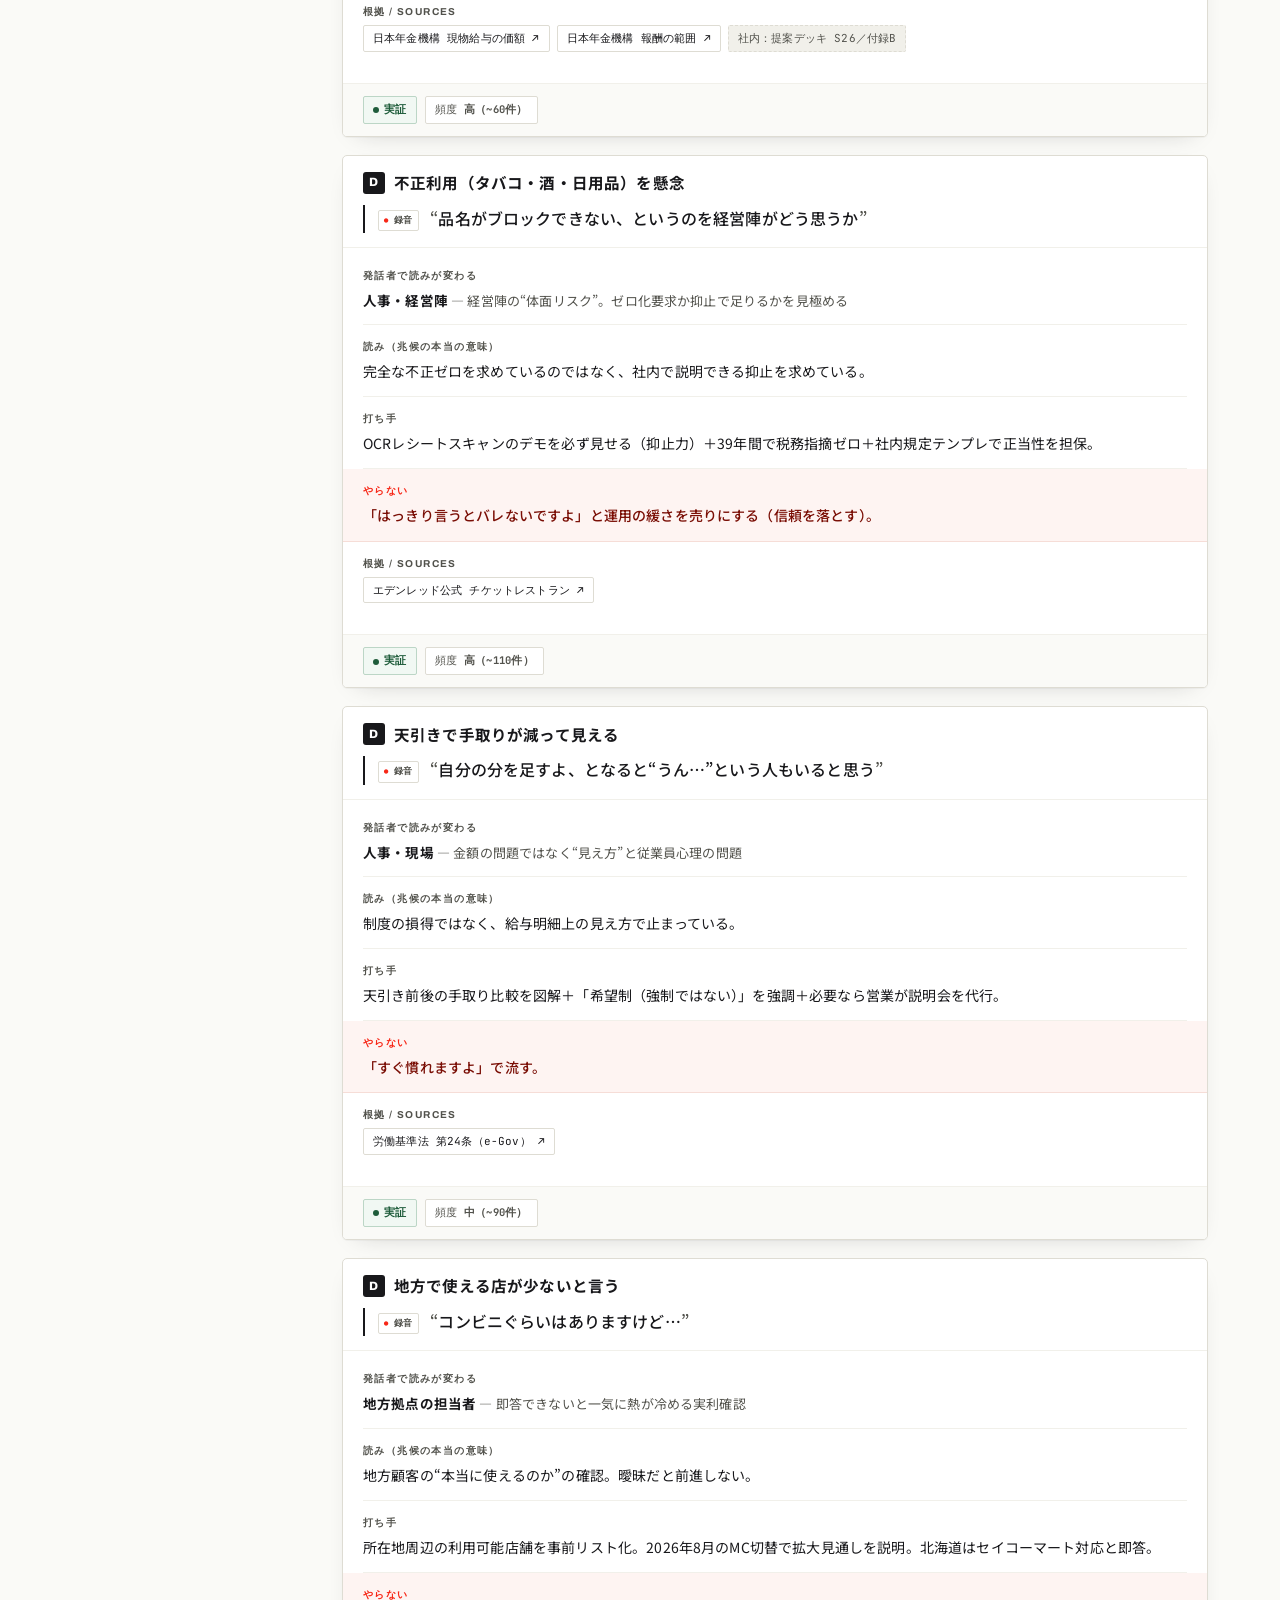
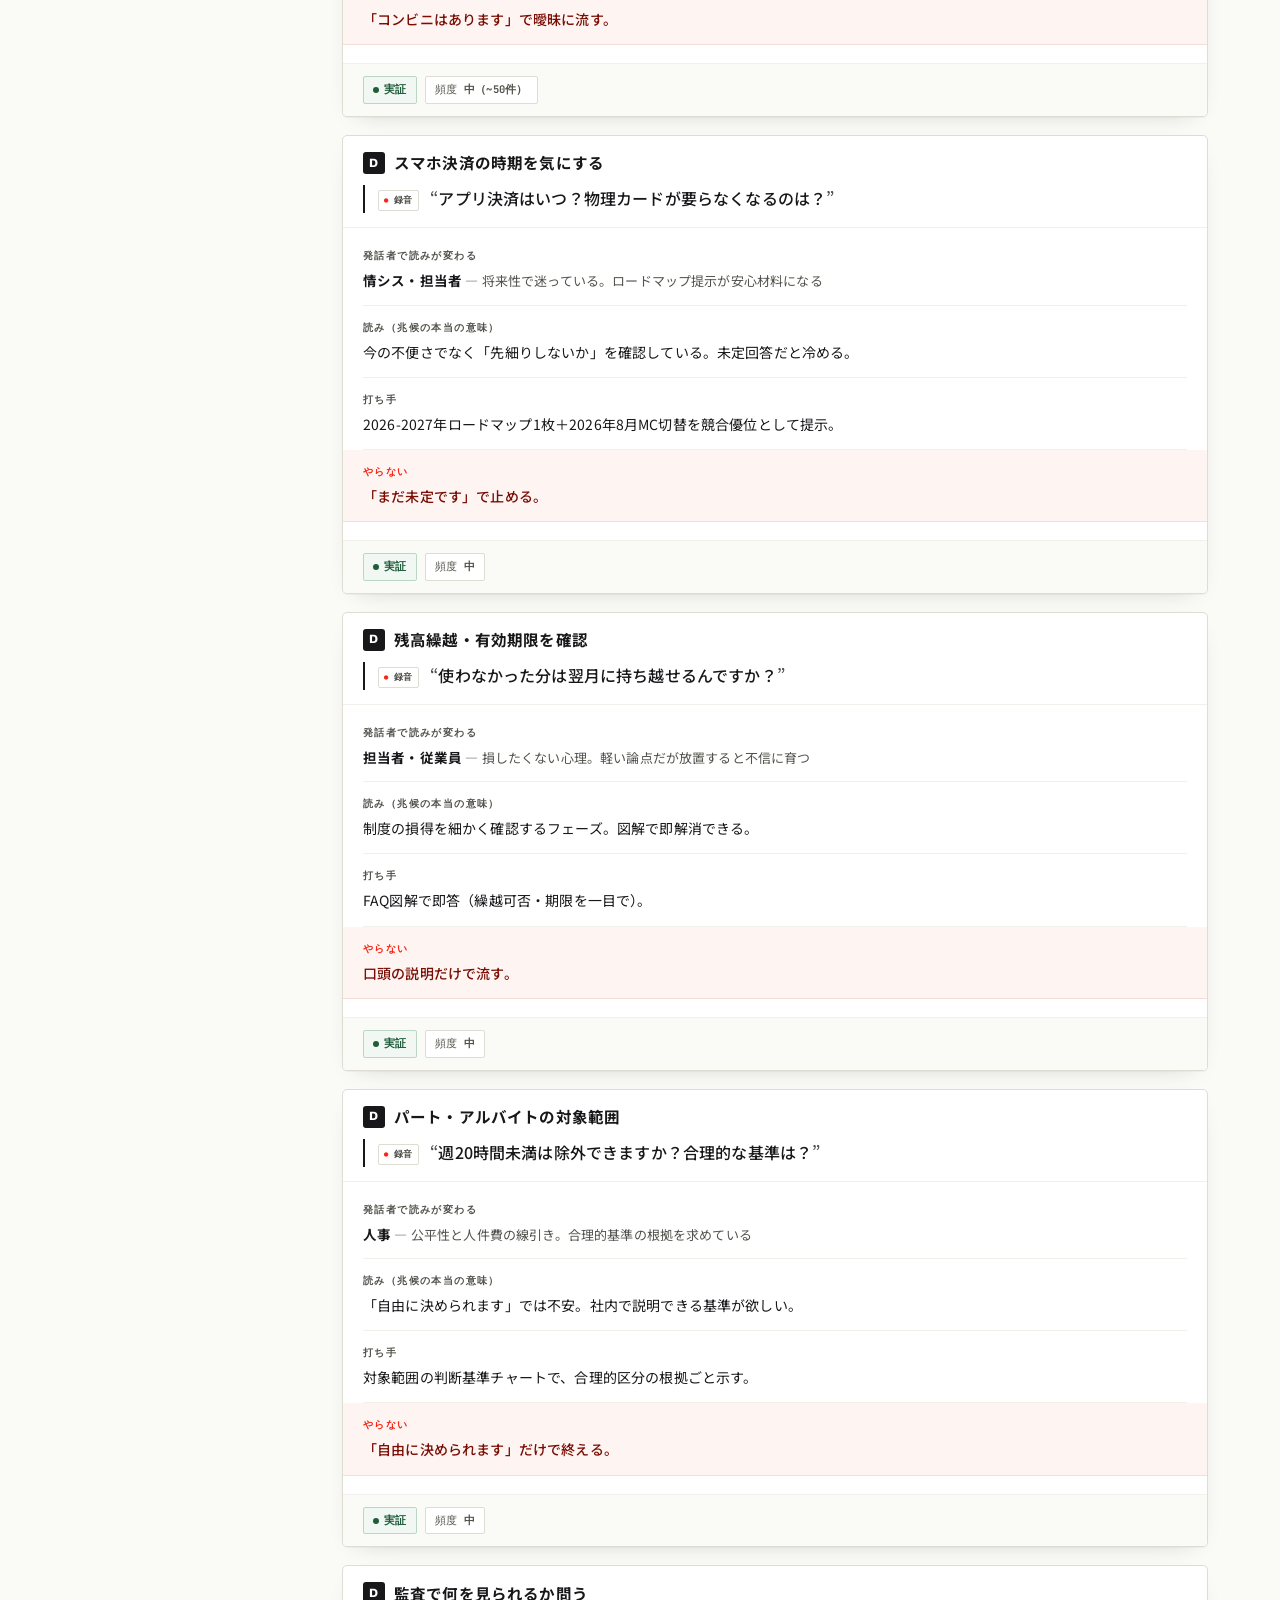
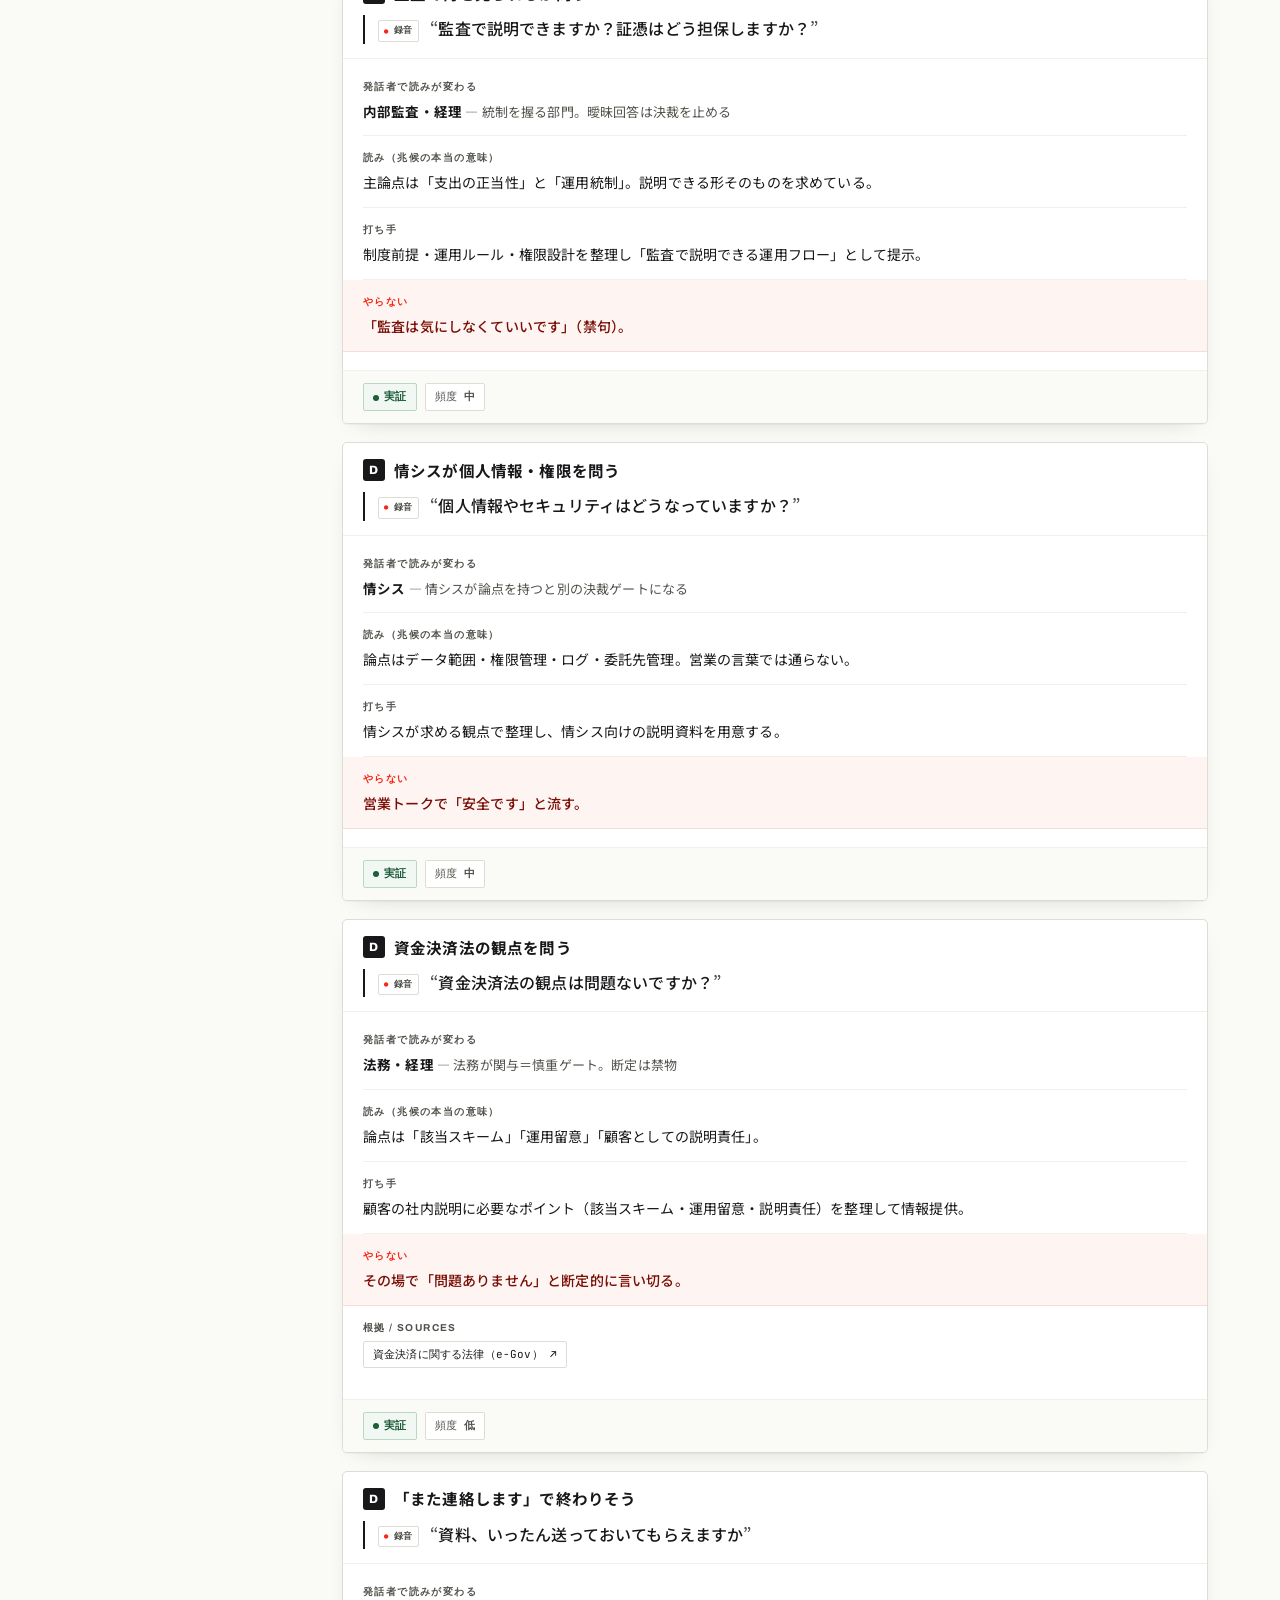
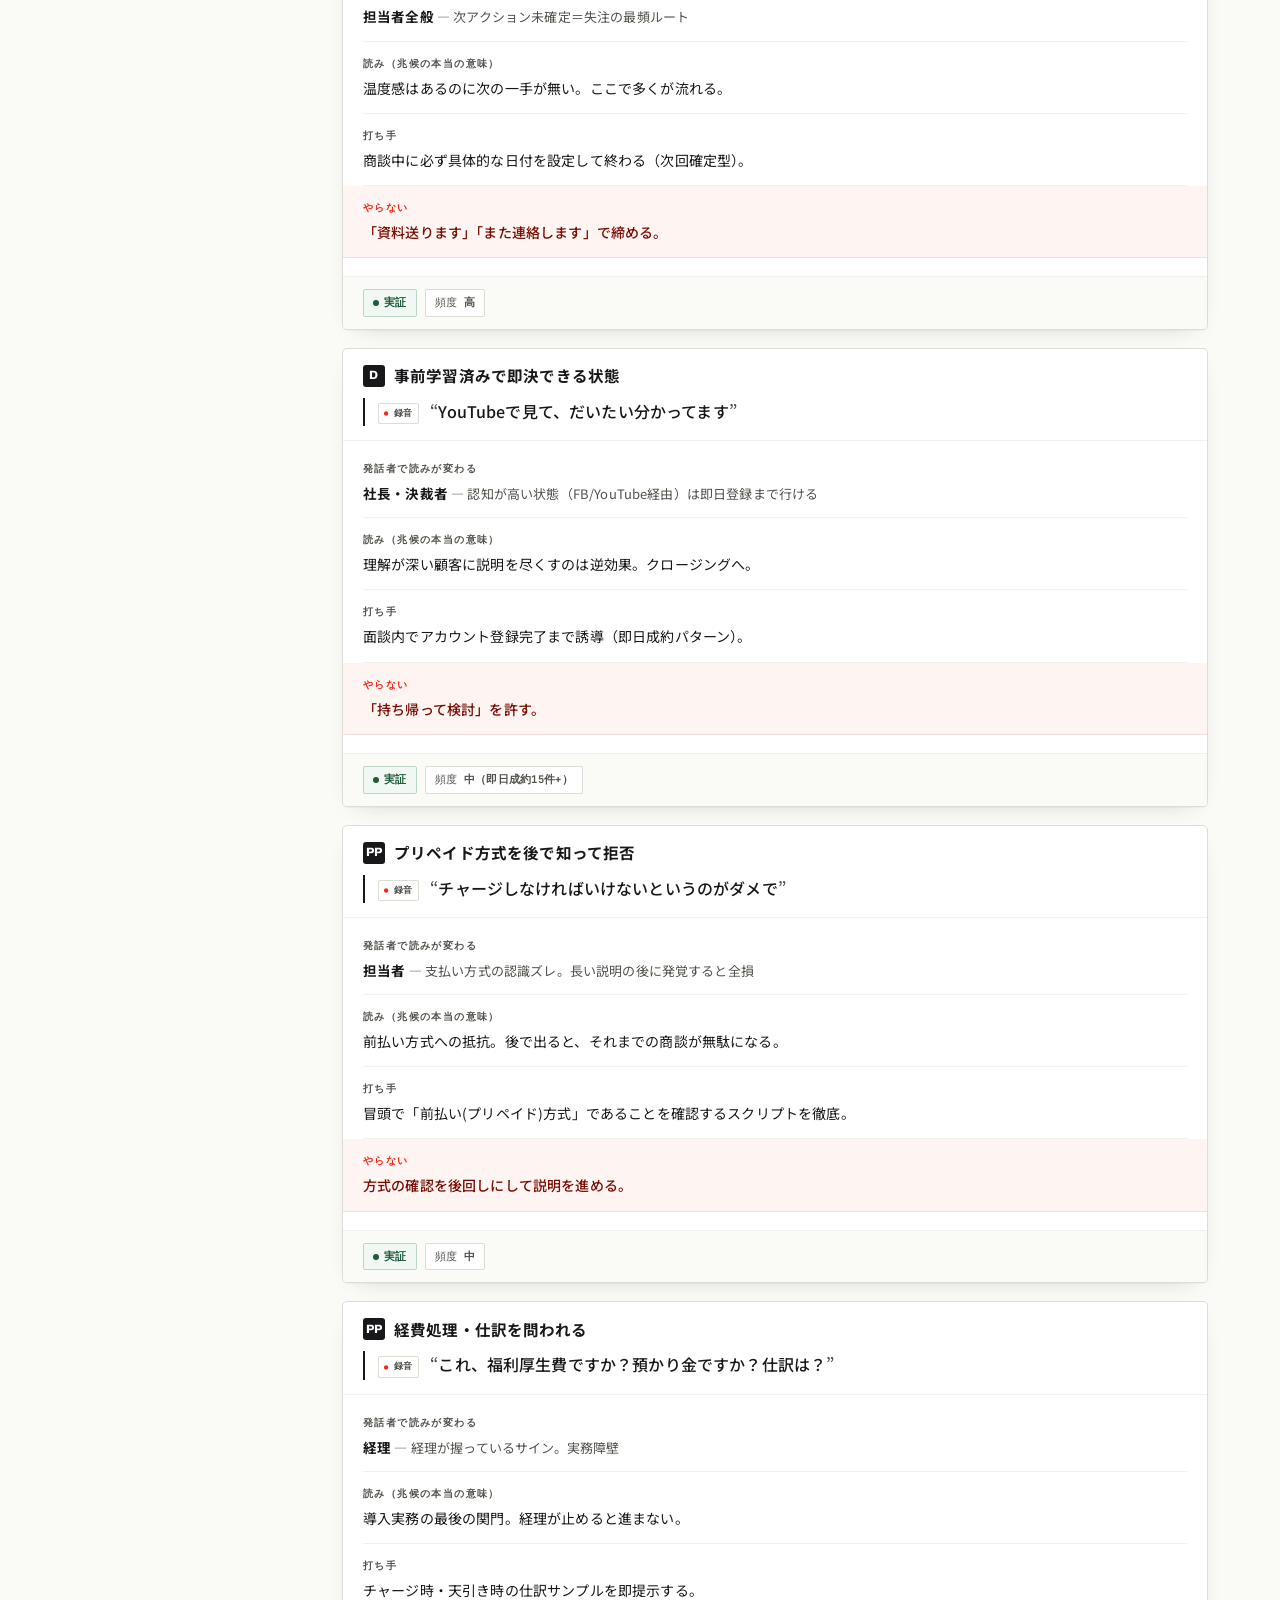
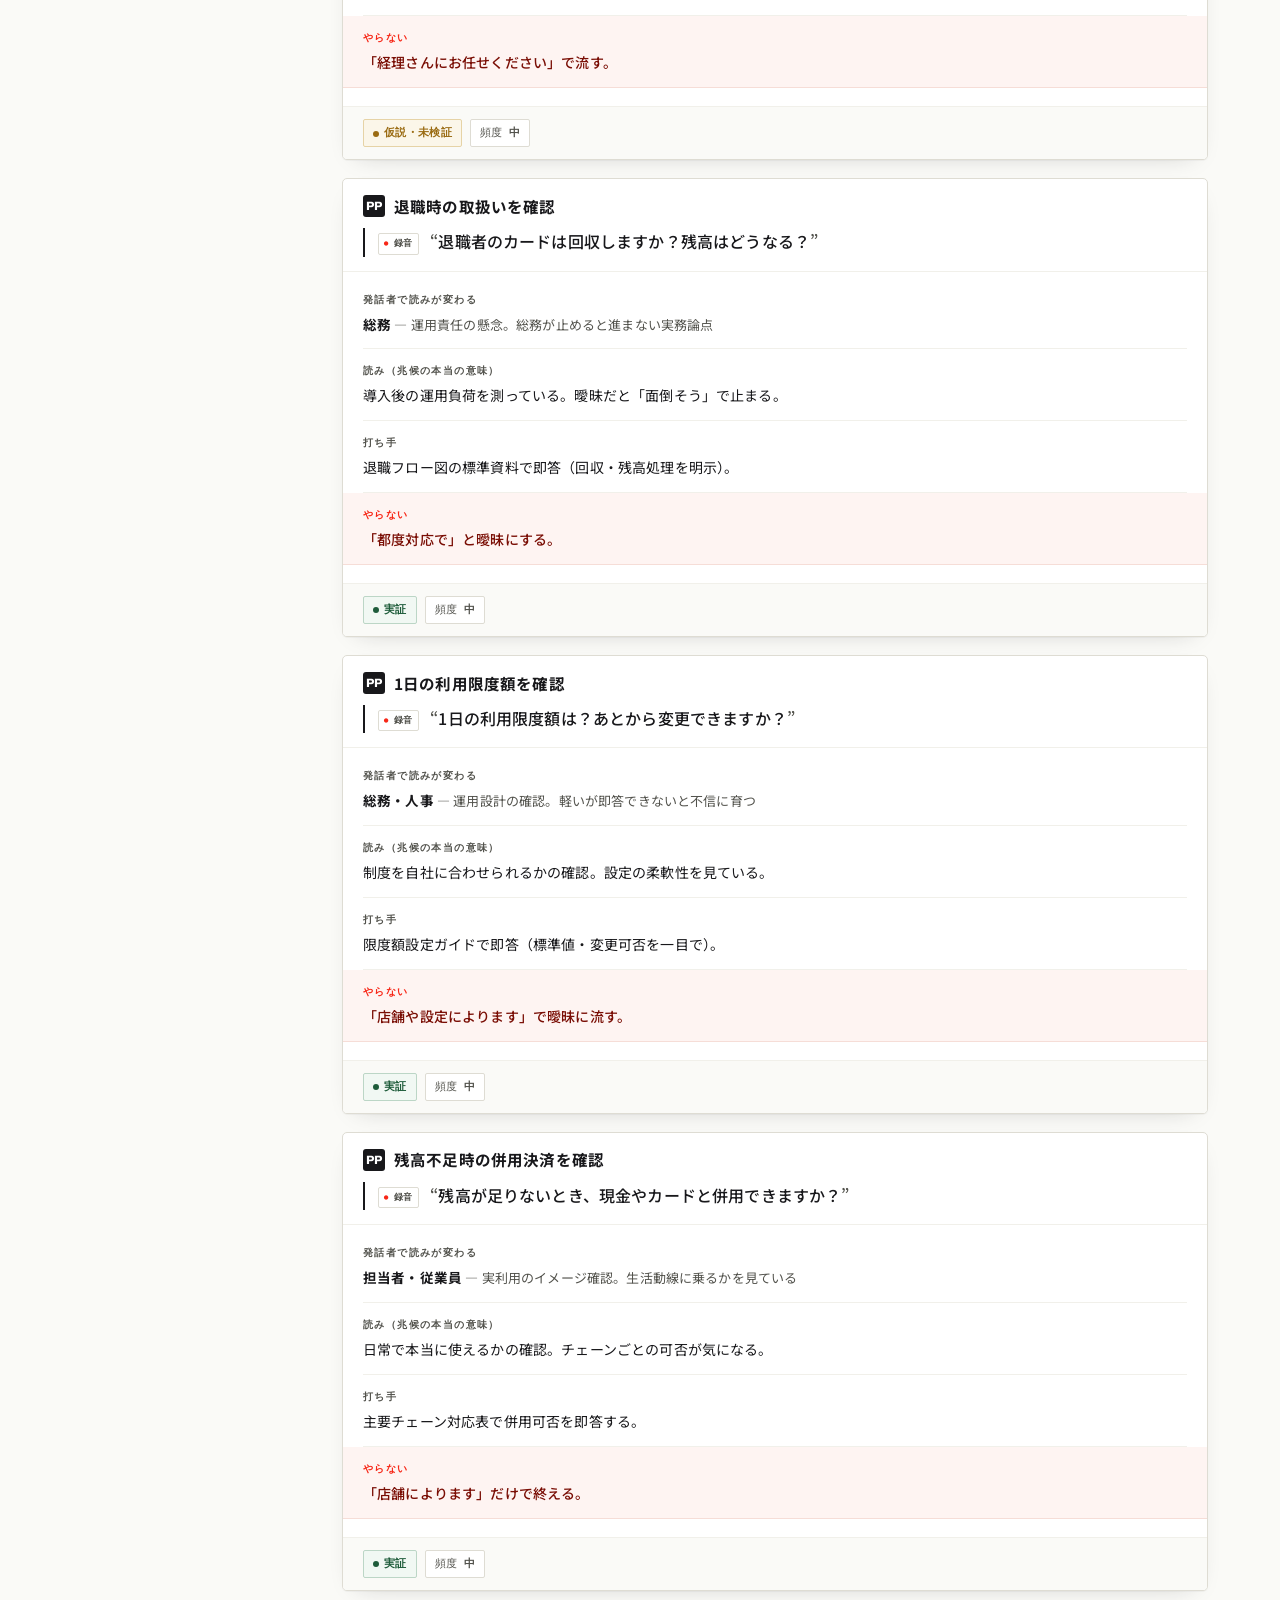
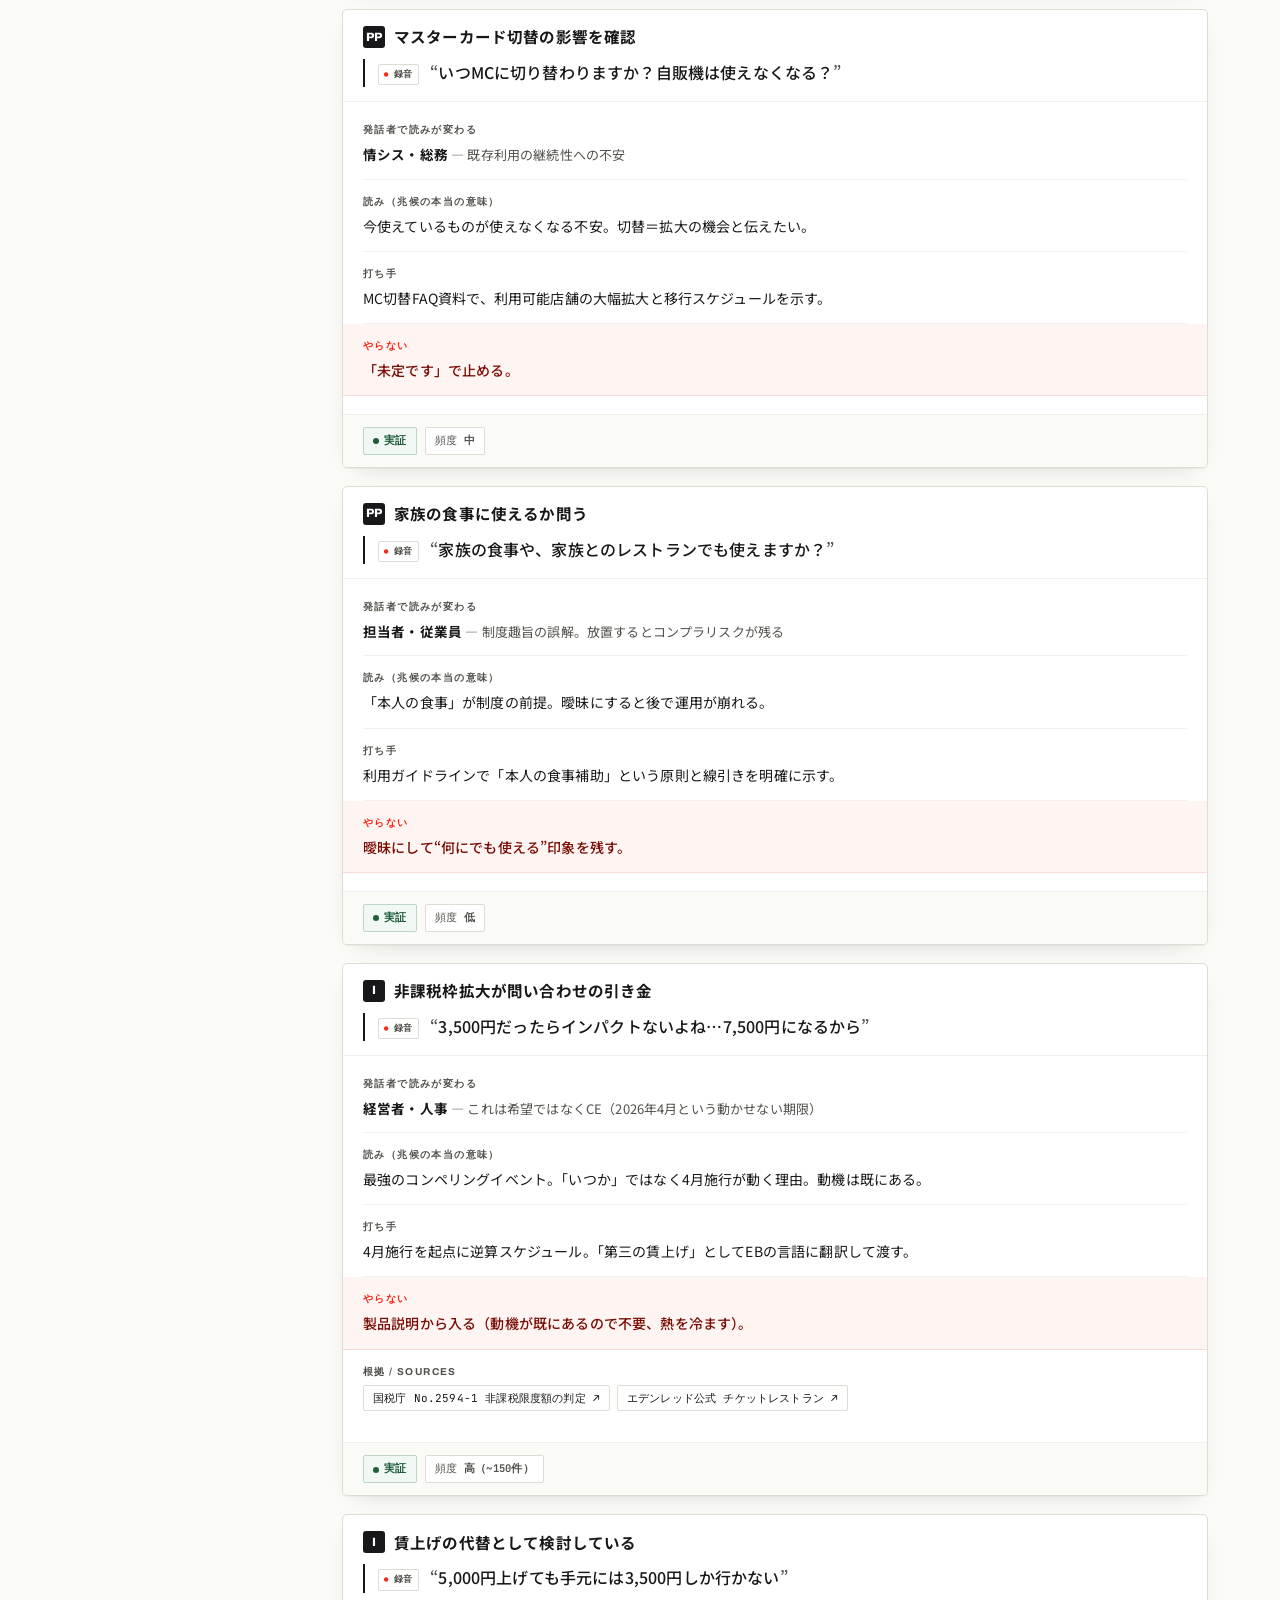
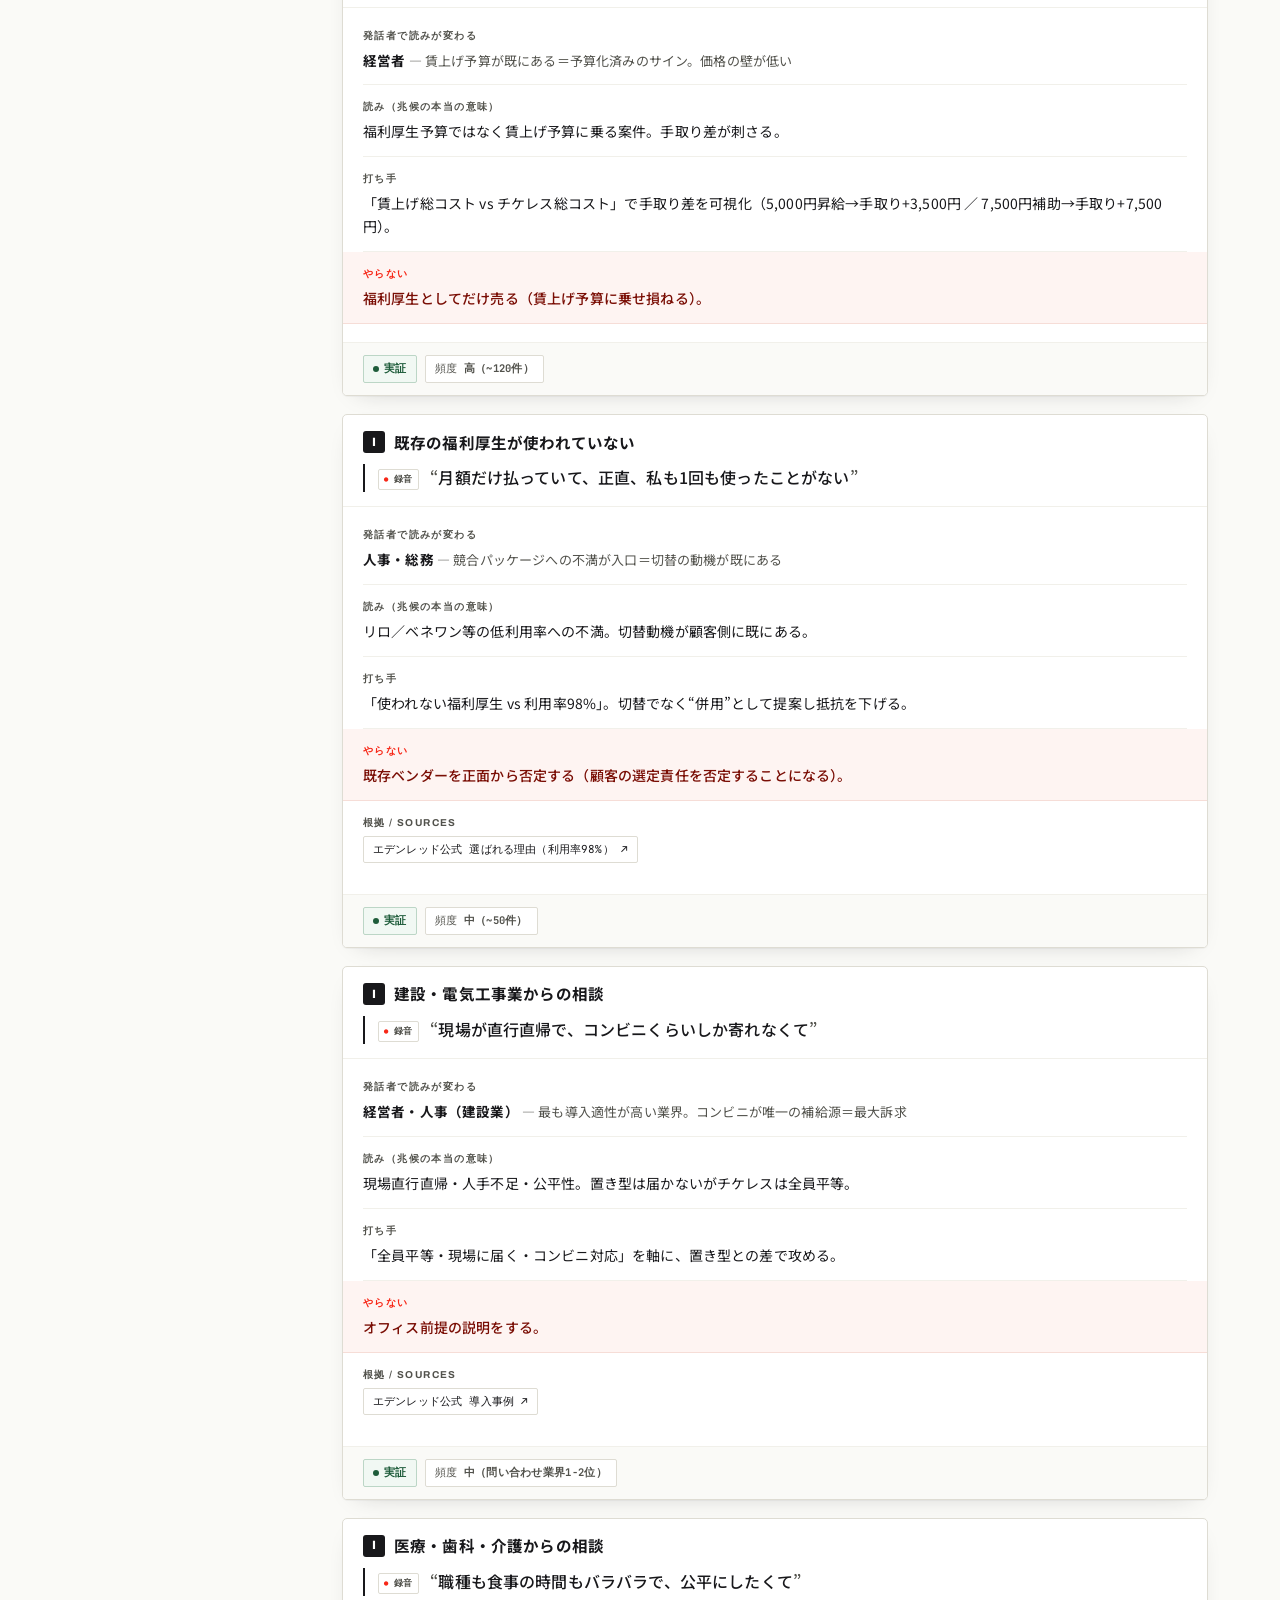
==== commit 01759788: "Add FAQ frequency sort toggle to playbook UI. Lets sales browse cards by transcript mention frequenc" ====
--- a/public/playbook.html
+++ b/public/playbook.html
@@ -178,6 +178,10 @@
       <button class="chip" id="f-proven" aria-pressed="false">実証のみ</button>
       <button class="chip" id="f-hyp" aria-pressed="false">仮説のみ</button>
     </div>
+    <div class="statusfilter" role="group" aria-label="並び替え">
+      <button class="chip" id="sort-shelf" aria-pressed="true">MEDDPICC順</button>
+      <button class="chip" id="sort-freq" aria-pressed="false">FAQ頻度順</button>
+    </div>
   </div>
 
   <div class="main">
@@ -195,7 +199,7 @@
 
 <footer class="wrap" style="max-width:1180px">
   <span>第三層＝兆候 × 読み × 打ち手（特に「やらない」）。第一層・第二層は索引化しない。</span>
-  <span>v0.8 ／ 実データ版（FAQ整合・根拠リンク）</span>
+  <span>v0.8 ／ 実データ版（FAQ整合・根拠リンク・FAQ頻度順ソート）</span>
 </footer>
 
 <script>
@@ -216,7 +220,35 @@
 
 let active = "ALL";        // shelf key or ALL
 let statusF = "all";       // all | proven | hyp
+let sortMode = "shelf";    // shelf | freq
 let query = "";
+
+const SHELF_ORDER = Object.fromEntries(SHELVES.map((s, i) => [s.key, i]));
+
+/** 商談文字起こし上の言及頻度（freq 文字列 → スコア） */
+function freqScore(freq) {
+  if (!freq) return 0;
+  if (/最頻|最多言及|FAQ最頻/.test(freq)) return 9999;
+  const n = freq.match(/~(\d+)/);
+  if (n) return Number(n[1]);
+  if (/^高/.test(freq) || freq === "高") return 100;
+  if (/^中/.test(freq) || freq === "中") return 50;
+  if (/^低/.test(freq) || freq === "低") return 10;
+  return 30;
+}
+
+function sortCards(list) {
+  if (sortMode === "freq") {
+    return [...list].sort((a, b) => {
+      const d = freqScore(b.freq) - freqScore(a.freq);
+      return d !== 0 ? d : (a._idx ?? 0) - (b._idx ?? 0);
+    });
+  }
+  return [...list].sort((a, b) => {
+    const d = (SHELF_ORDER[a.shelf] ?? 99) - (SHELF_ORDER[b.shelf] ?? 99);
+    return d !== 0 ? d : (a._idx ?? 0) - (b._idx ?? 0);
+  });
+}
 
 const $ = s => document.querySelector(s);
 const spineEl = $("#spine"), cardsEl = $("#cards"), countEl = $("#countline");
@@ -248,10 +280,13 @@
     : `<span class="pill hyp"><span class="dot hyp"></span>仮説・未検証</span>`;
 }
 
-function cardHTML(c){
+function cardHTML(c, rank){
   const letter = c.shelf==="DC"||c.shelf==="DP" ? "D" :
                  c.shelf==="CH"||c.shelf==="CO" ? "C" :
                  c.shelf;
+  const rankBadge = rank != null
+    ? `<span class="pill freq" title="FAQ頻度順">#${rank}</span>`
+    : "";
   const srcBlock = (c.sources && c.sources.length) ? `<div class="field sources">
         <div class="flabel">根拠 / SOURCES</div>
         <div class="srclist">${c.sources.map(s => s.url
@@ -290,6 +325,7 @@
     </div>
     <div class="meta">
       ${statusPill(c.status)}
+      ${rankBadge}
       <span class="pill freq">${c.freq}</span>
     </div>
   </article>`;
@@ -307,9 +343,12 @@
     return true;
   });
 
+  list = sortCards(list);
+
   const shelfNm = active==="ALL" ? "全棚" :
     (()=>{const s=SHELVES.find(x=>x.key===active);return `${s.k}・${s.nm}`;})();
-  countEl.textContent = `${shelfNm} — ${list.length} 件表示` + (query?`（"${query}" で絞り込み）`:"");
+  const sortNm = sortMode === "freq" ? "FAQ頻度順" : "MEDDPICC順";
+  countEl.textContent = `${shelfNm} — ${list.length} 件 · ${sortNm}` + (query?` · 「${query}」`:"");
 
   if(list.length===0){
     // empty shelf vs no match
@@ -317,7 +356,14 @@
     cardsEl.innerHTML = `<div class="empty-note">${shelfHasNone?EMPTY_MSG:"該当なし。検索語や絞り込みを変えてください。"}</div>`;
     return;
   }
-  cardsEl.innerHTML = list.map(cardHTML).join("");
+  cardsEl.innerHTML = list.map((c, i) => cardHTML(c, sortMode === "freq" ? i + 1 : null)).join("");
+}
+
+function setSort(mode) {
+  sortMode = mode;
+  $("#sort-shelf").setAttribute("aria-pressed", mode === "shelf");
+  $("#sort-freq").setAttribute("aria-pressed", mode === "freq");
+  render();
 }
 
 // status chips
@@ -329,6 +375,8 @@
 $("#f-all").onclick   = ()=>setStatus("all");
 $("#f-proven").onclick= ()=>setStatus("proven");
 $("#f-hyp").onclick   = ()=>setStatus("hyp");
+$("#sort-shelf").onclick = ()=>setSort("shelf");
+$("#sort-freq").onclick  = ()=>setSort("freq");
 
 $("#q").addEventListener("input", e=>{ query = e.target.value.trim().toLowerCase(); render(); });
 
@@ -337,7 +385,8 @@
     const res = await fetch('./cards.json', { cache: 'no-cache' });
     if (!res.ok) throw new Error('HTTP ' + res.status);
     const data = await res.json();
-    CARDS = data.cards ?? data;
+    const raw = data.cards ?? data;
+    CARDS = raw.map((c, i) => ({ ...c, _idx: i }));
     render();
   } catch (err) {
     cardsEl.innerHTML = '<div class="empty-note"><b>cards.json の読み込みに失敗しました</b><br>' + err.message + '</div>';
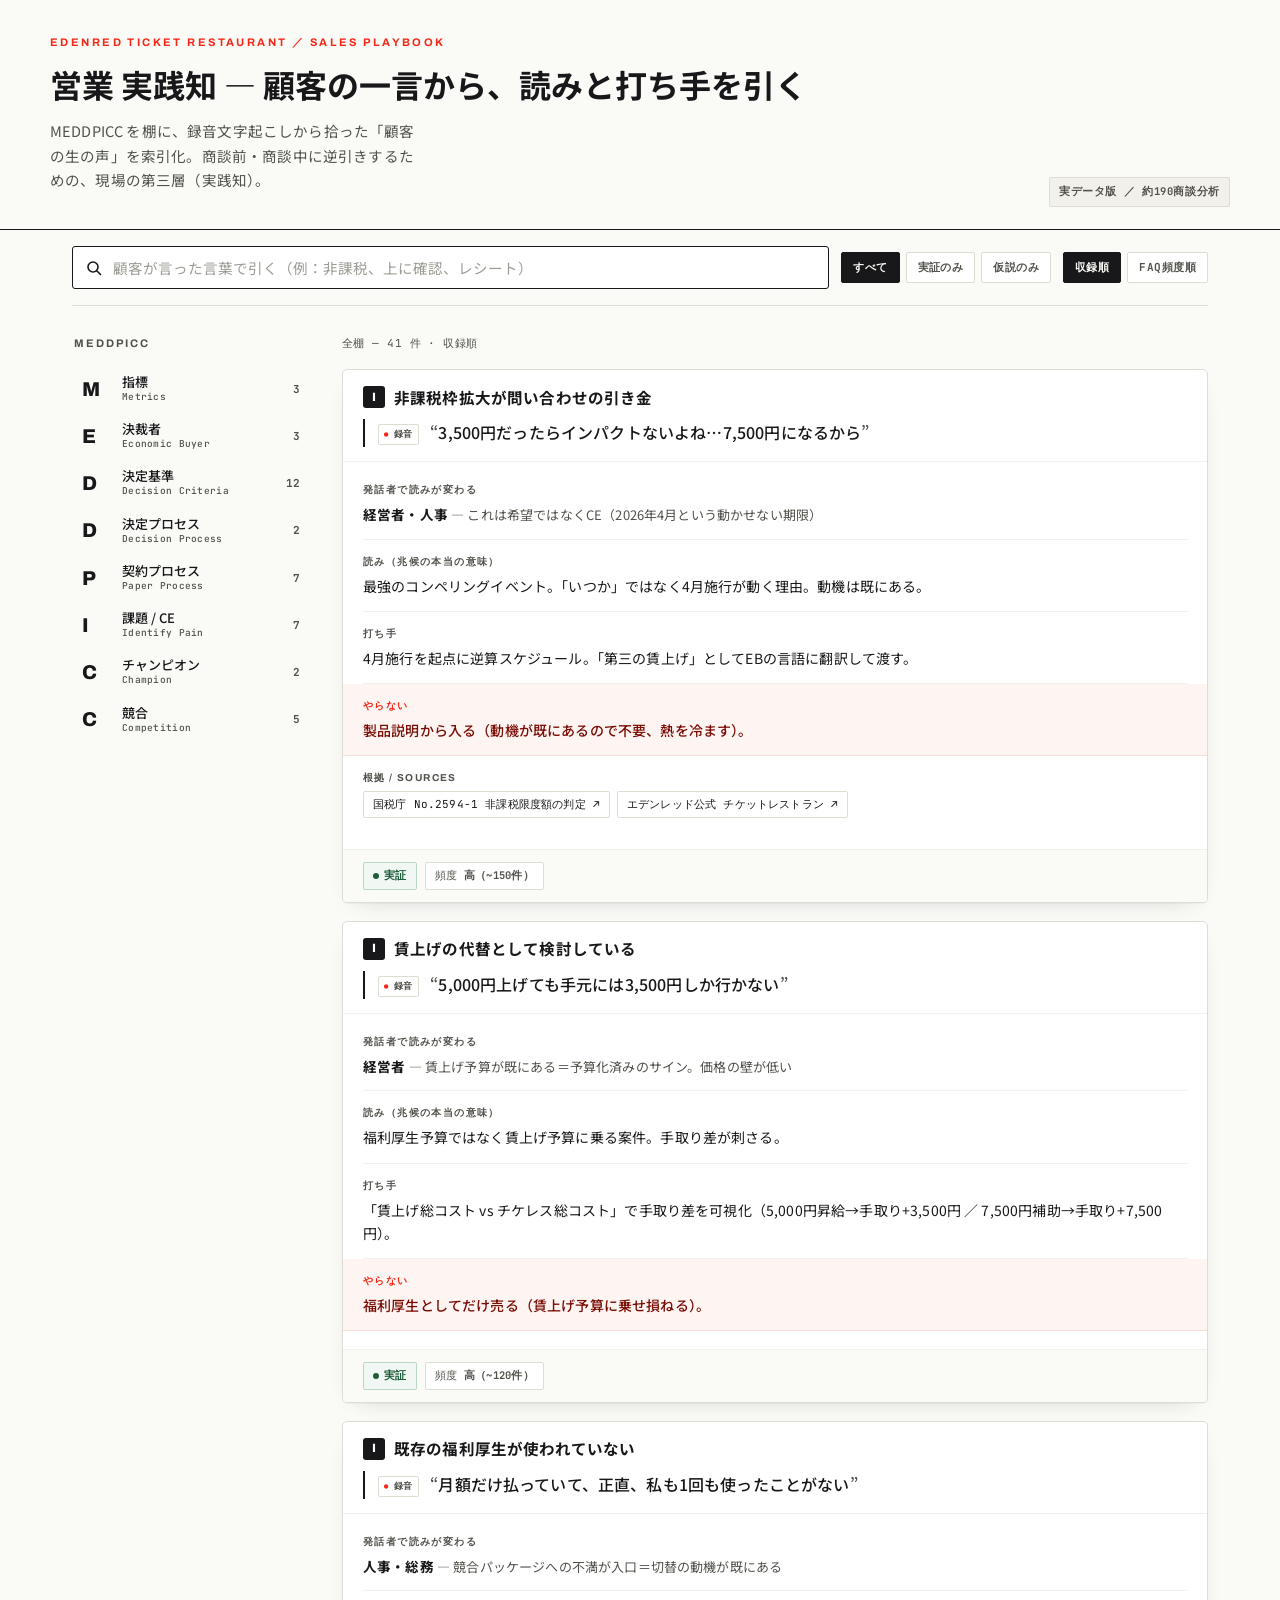
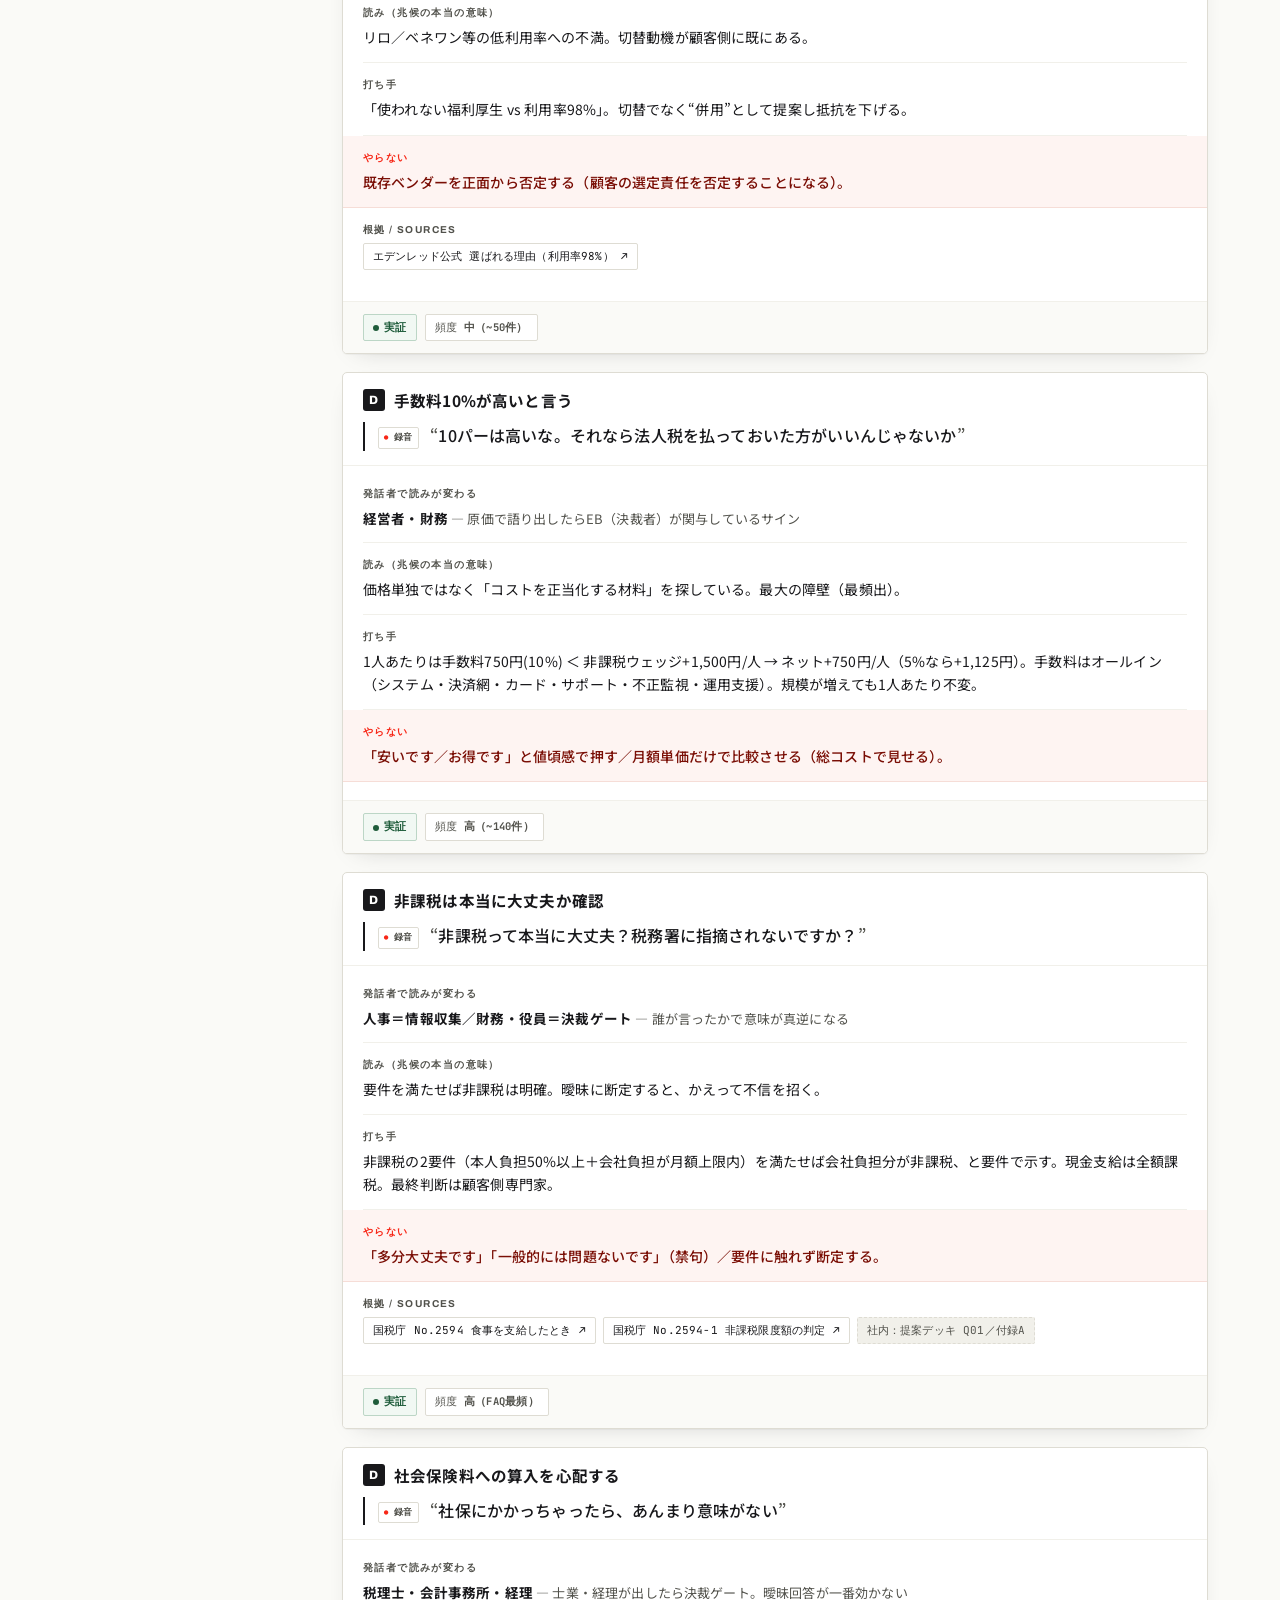
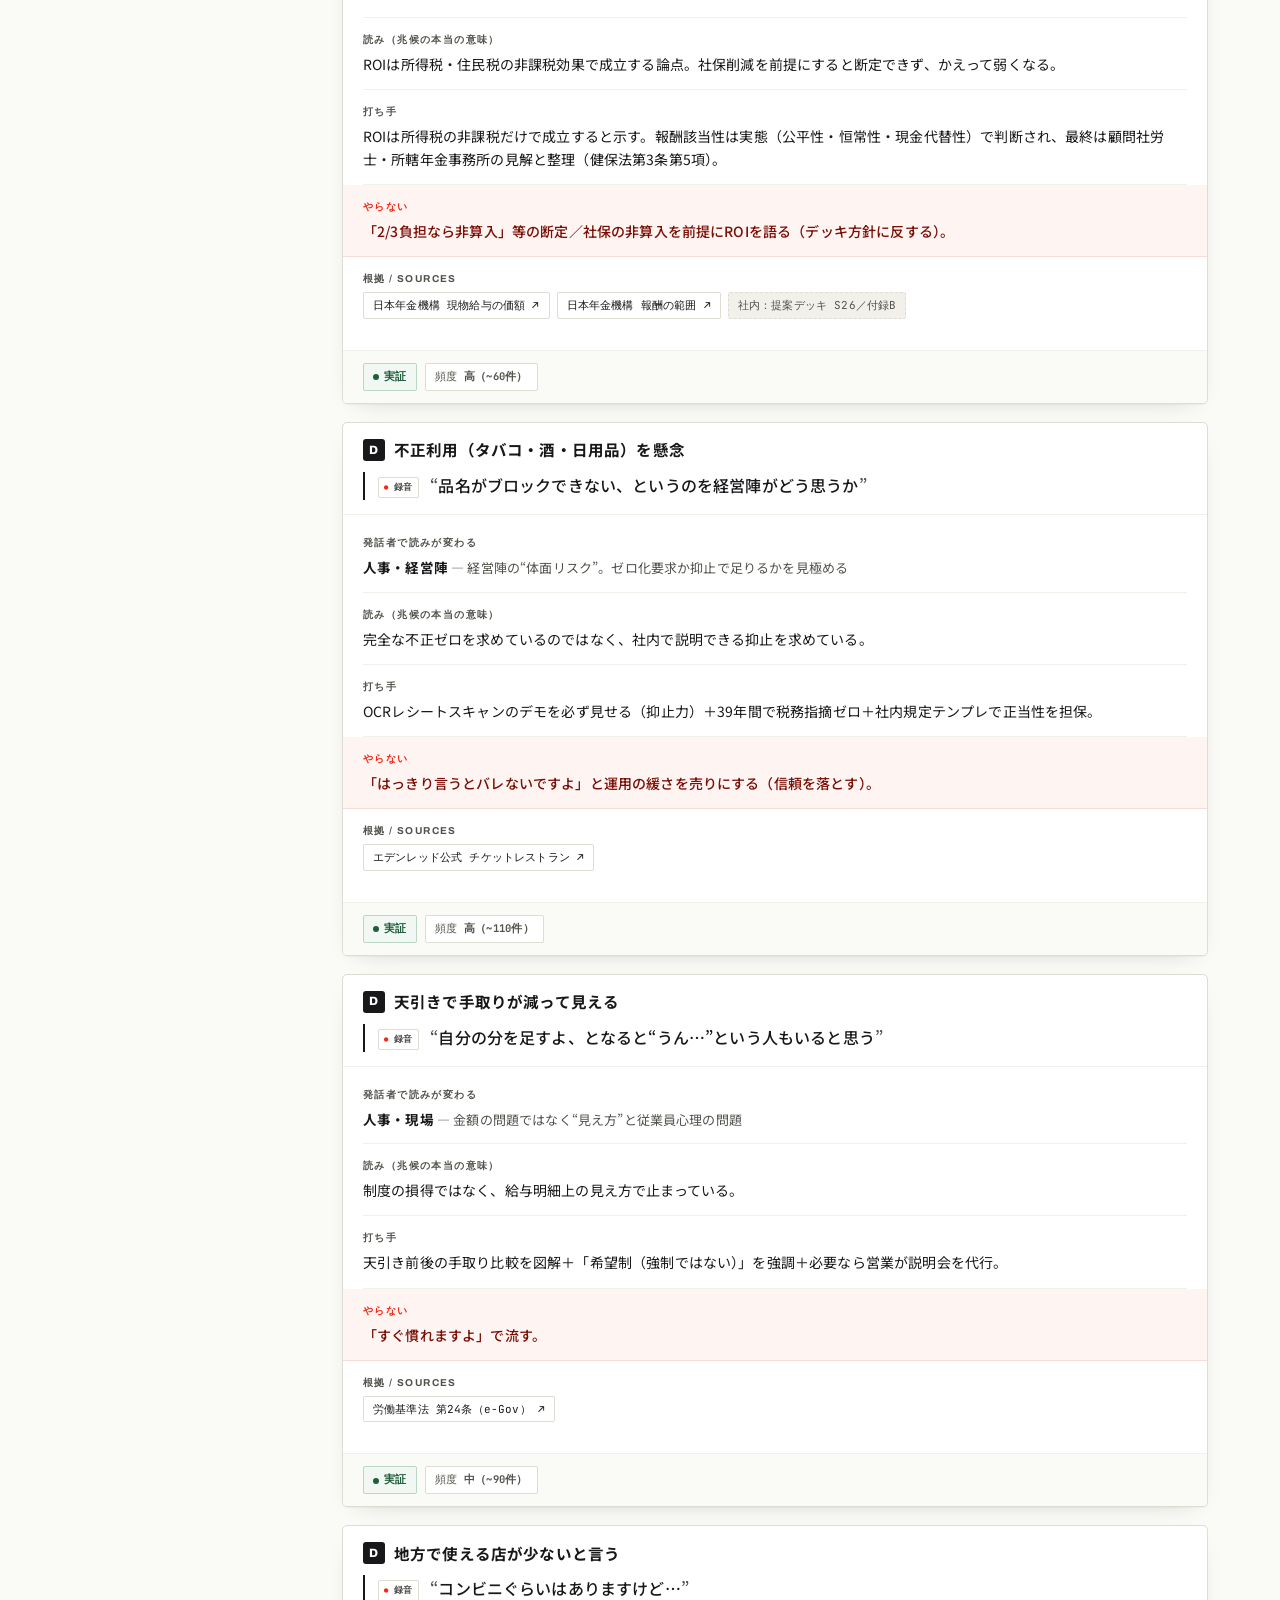
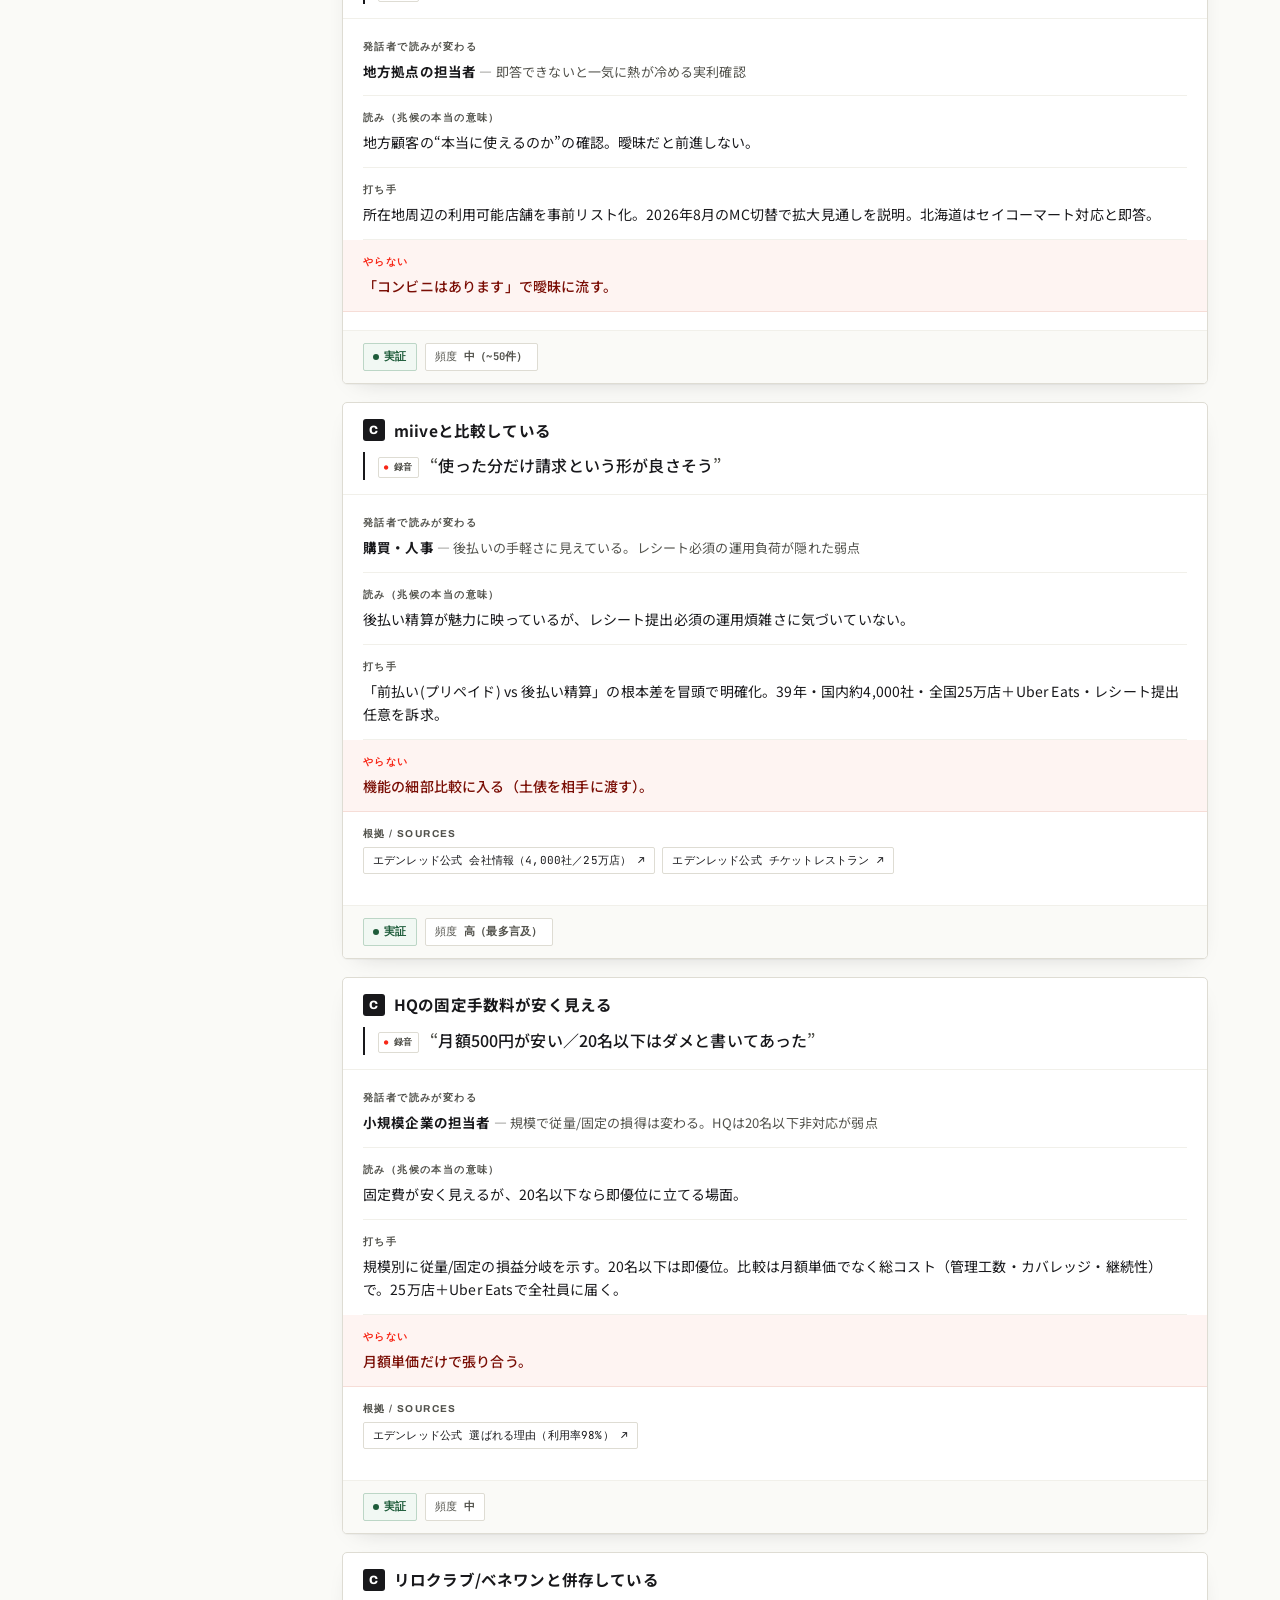
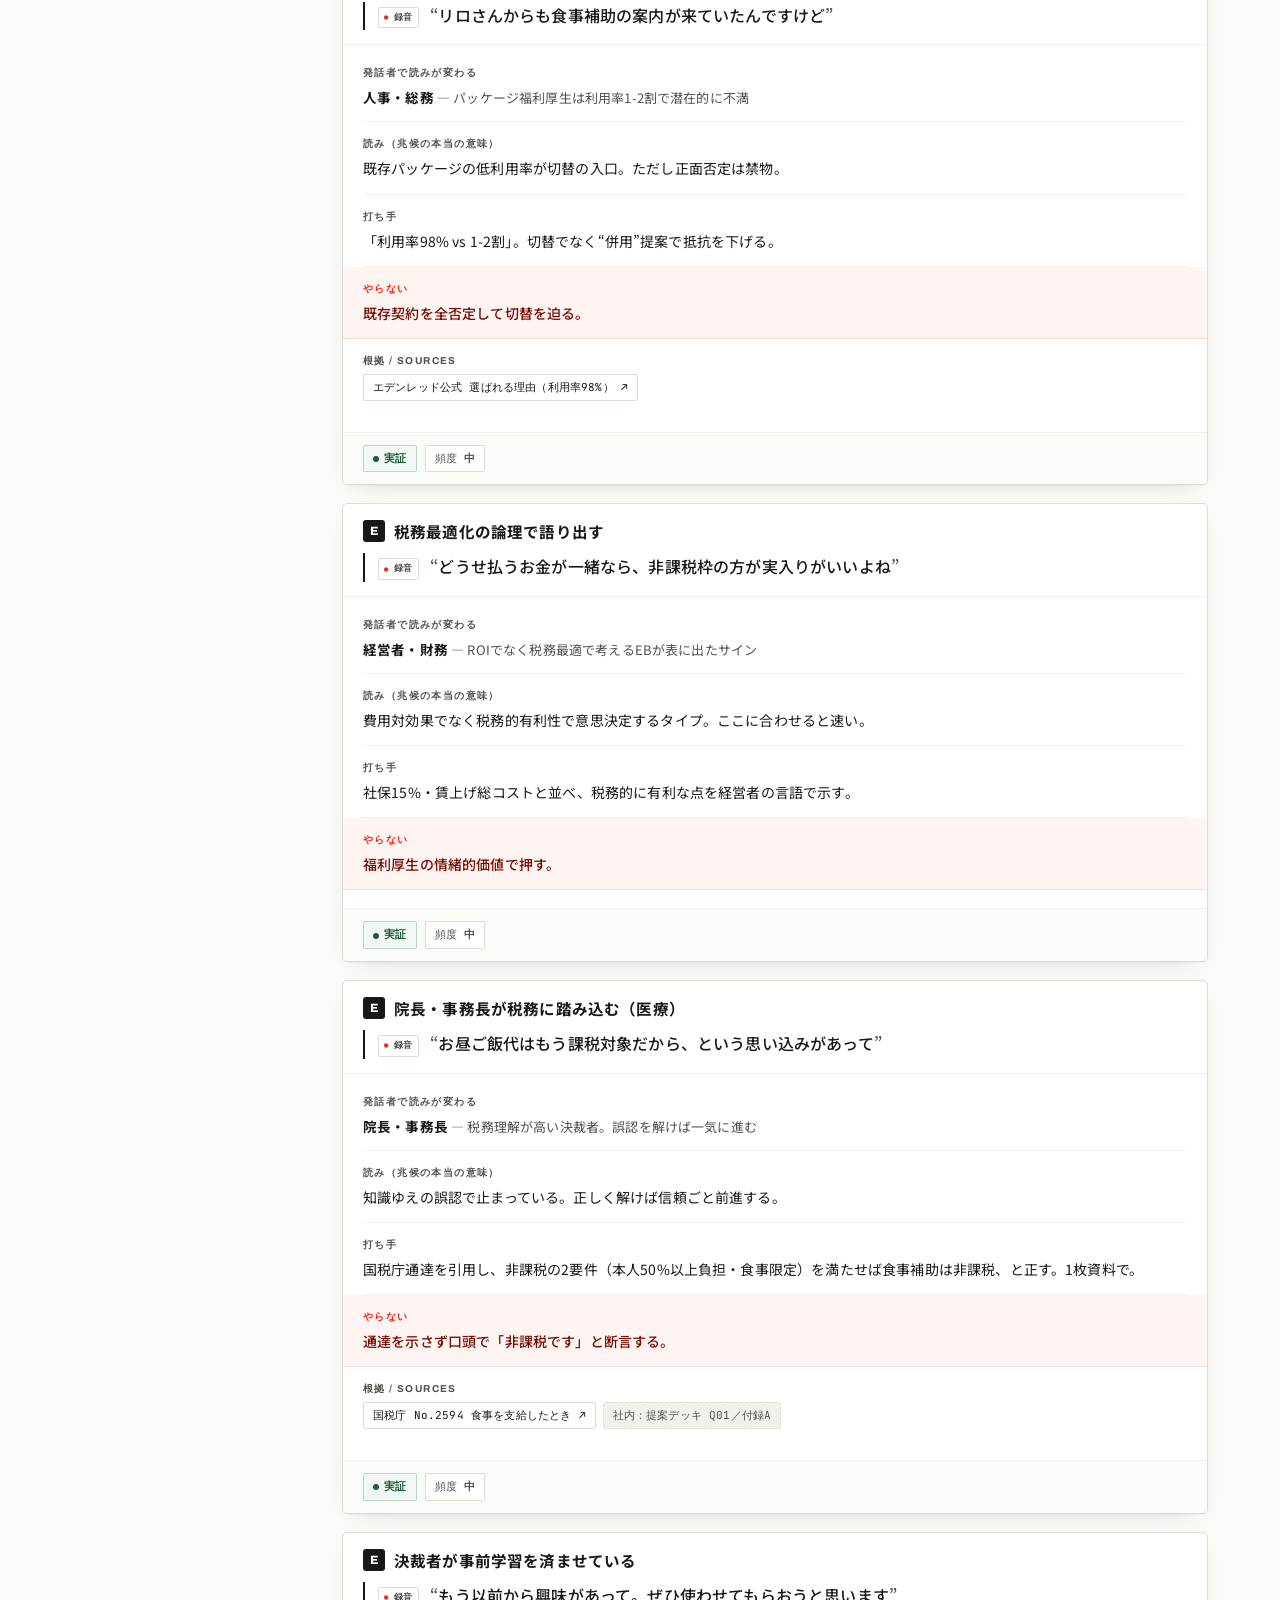
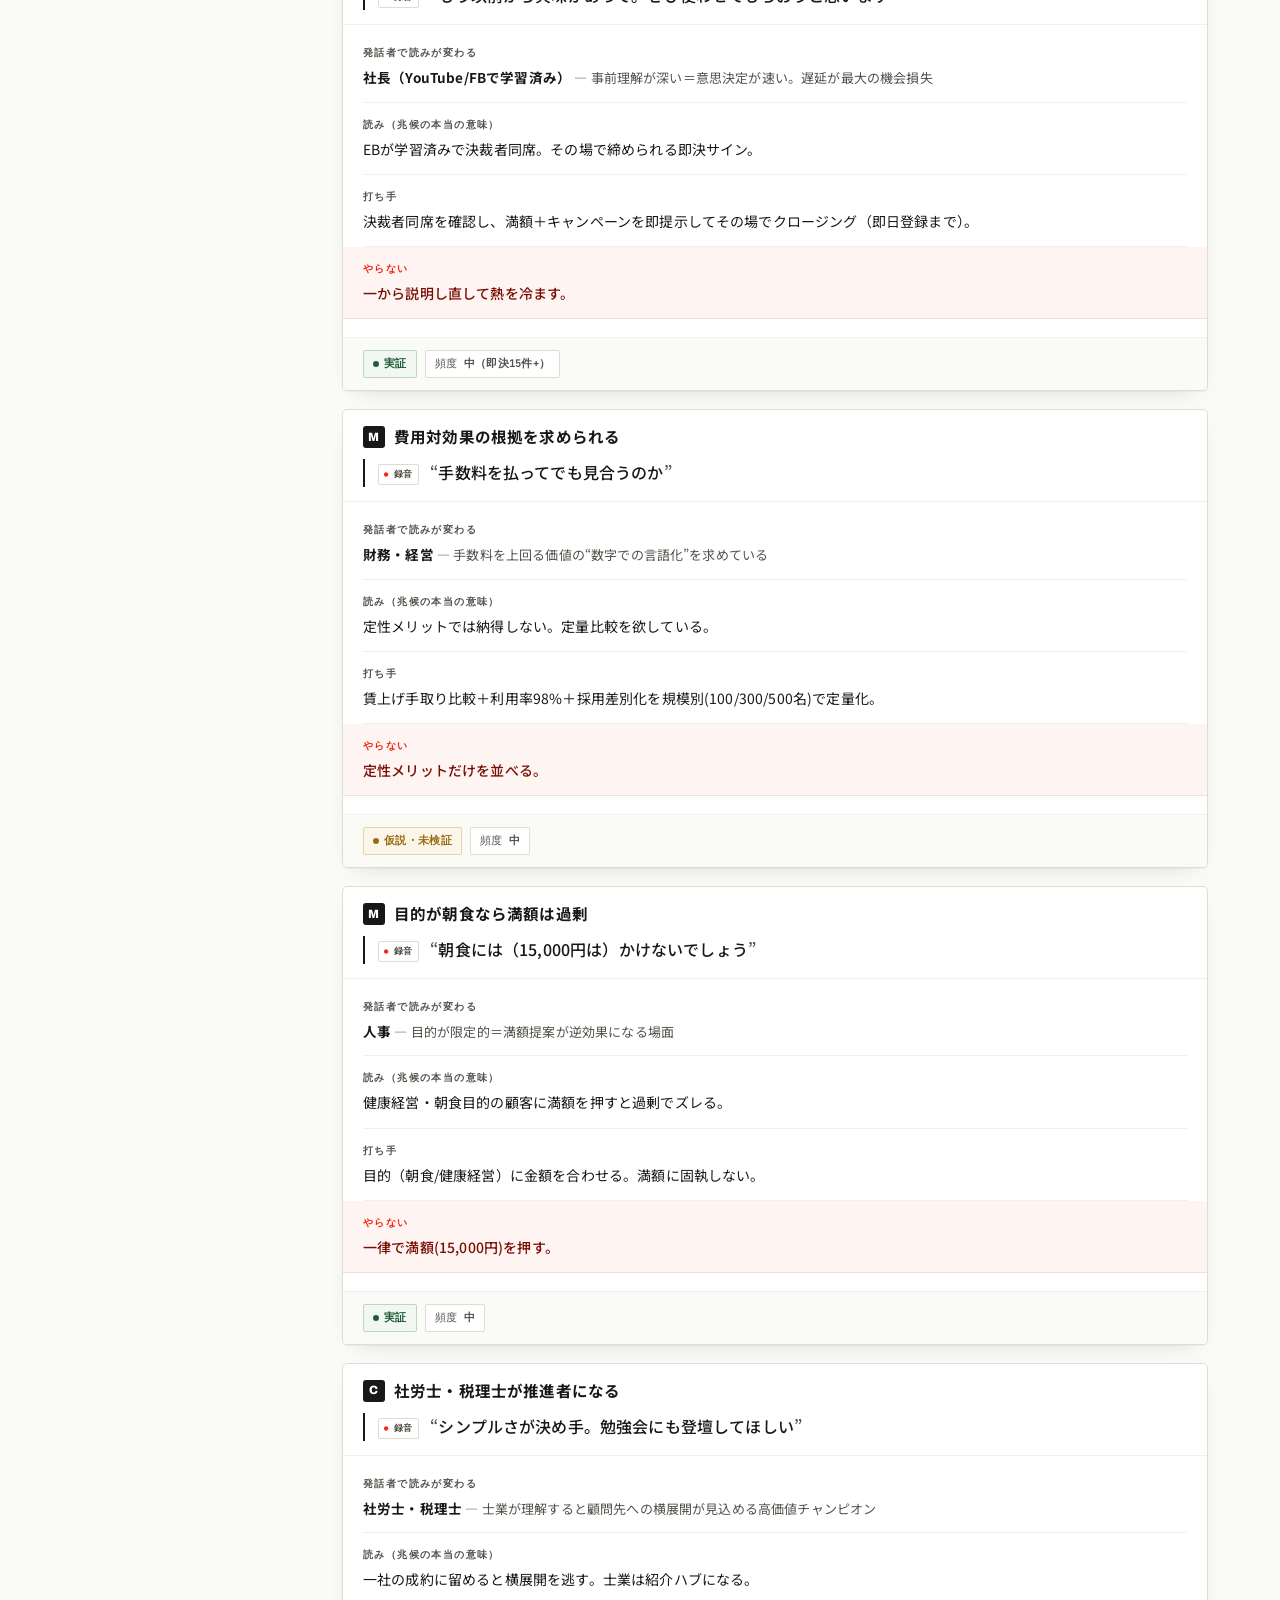
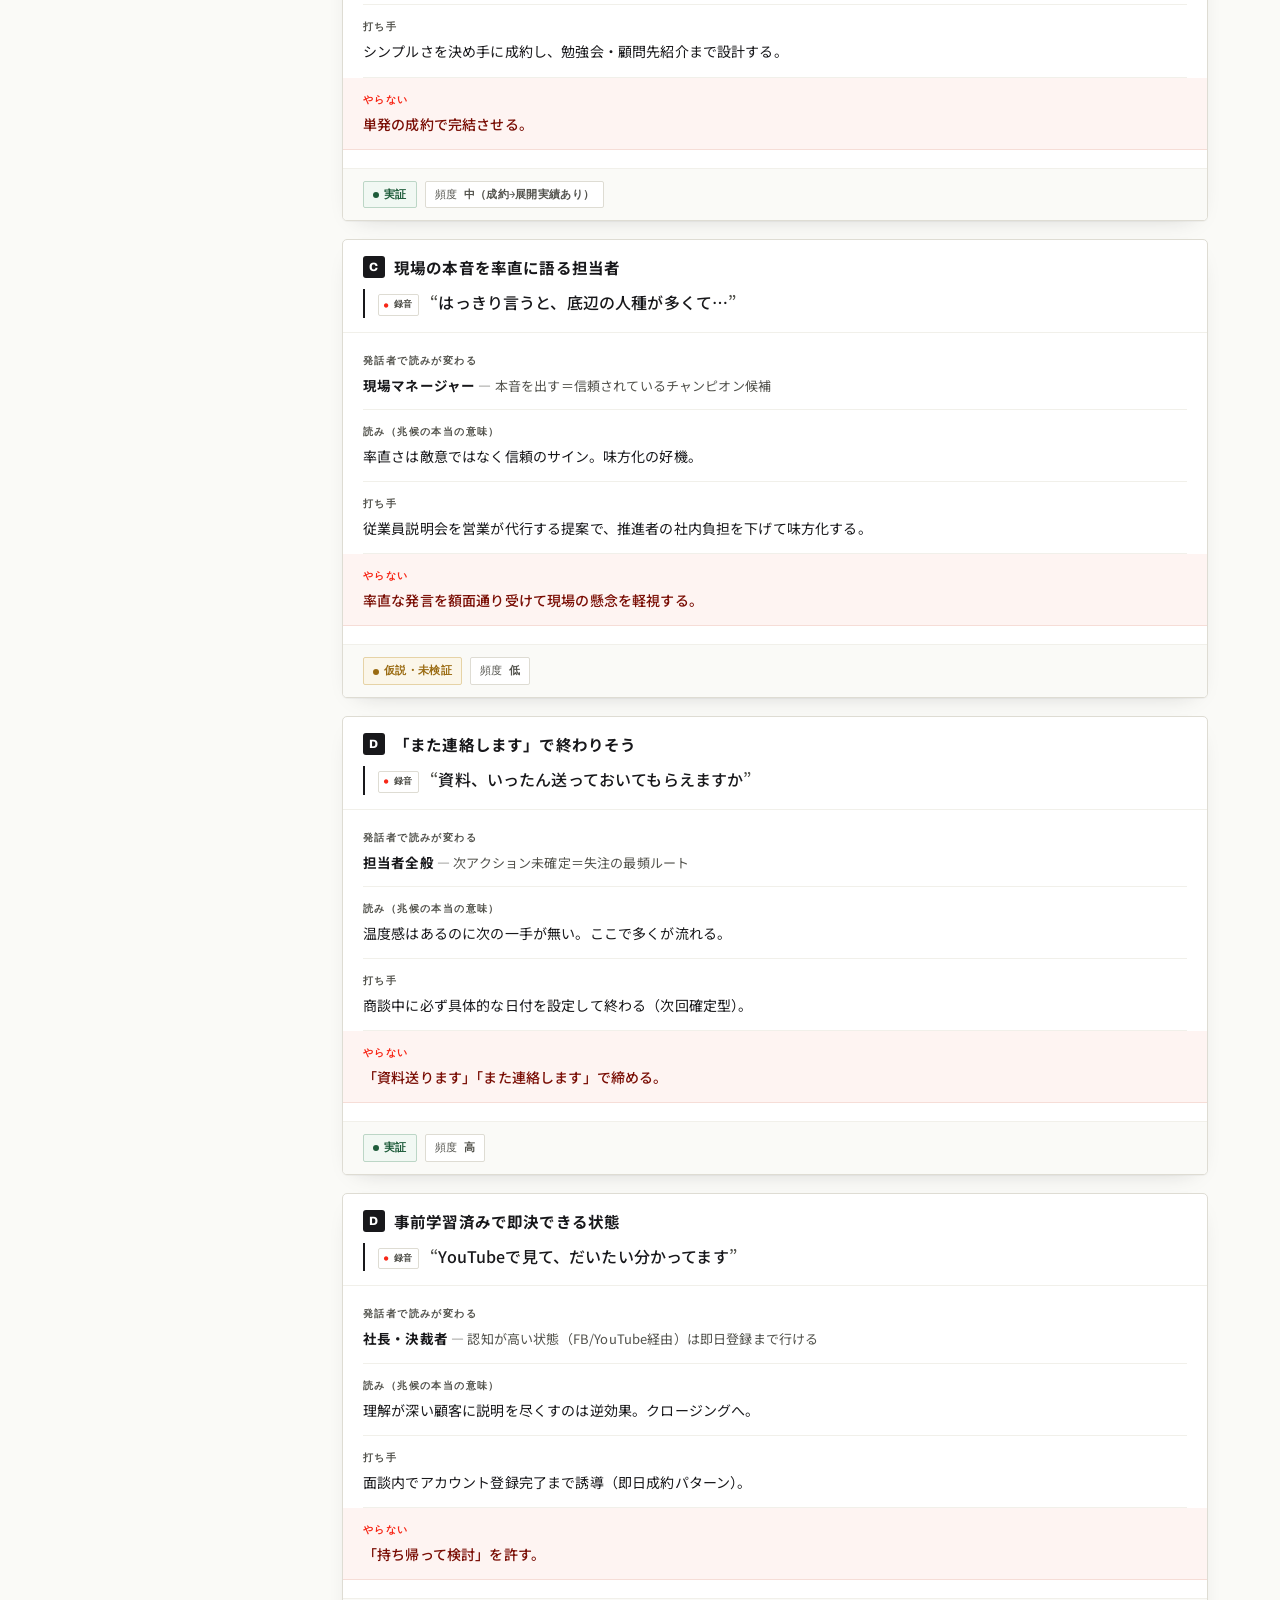
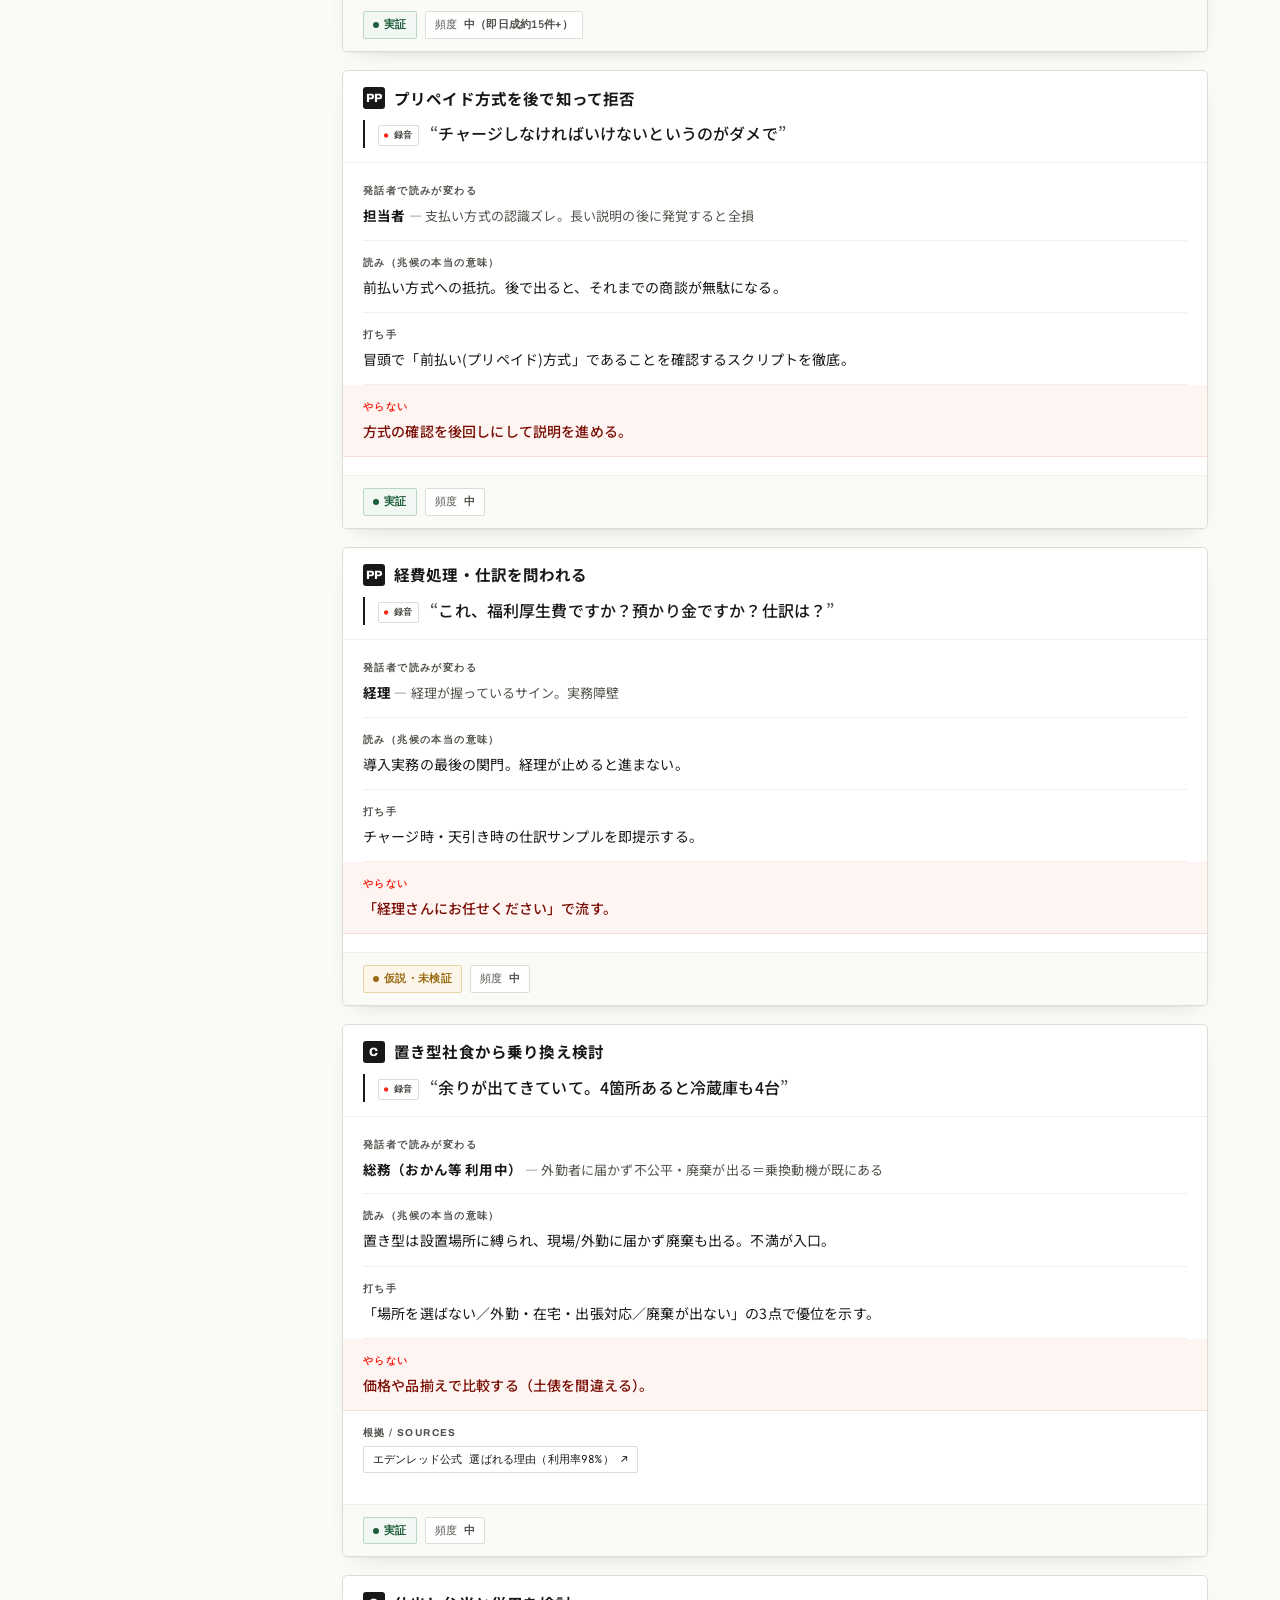
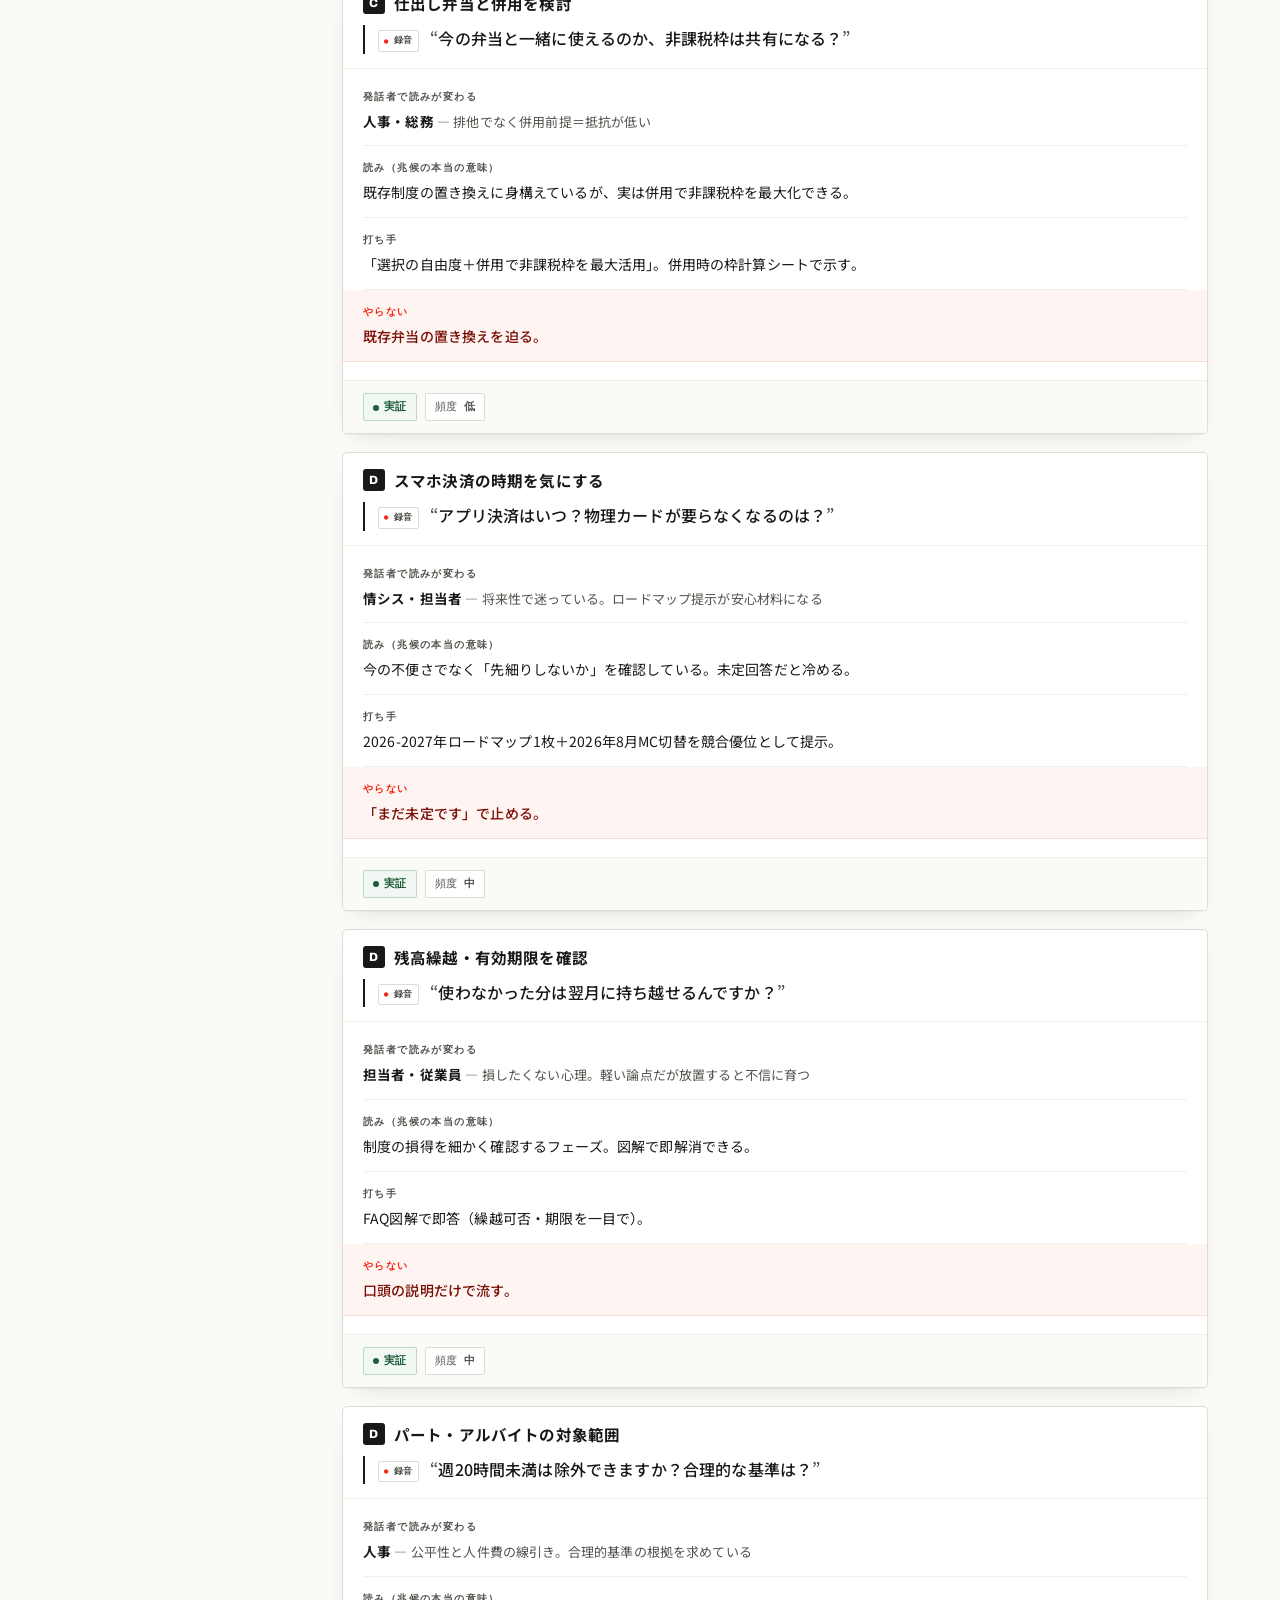
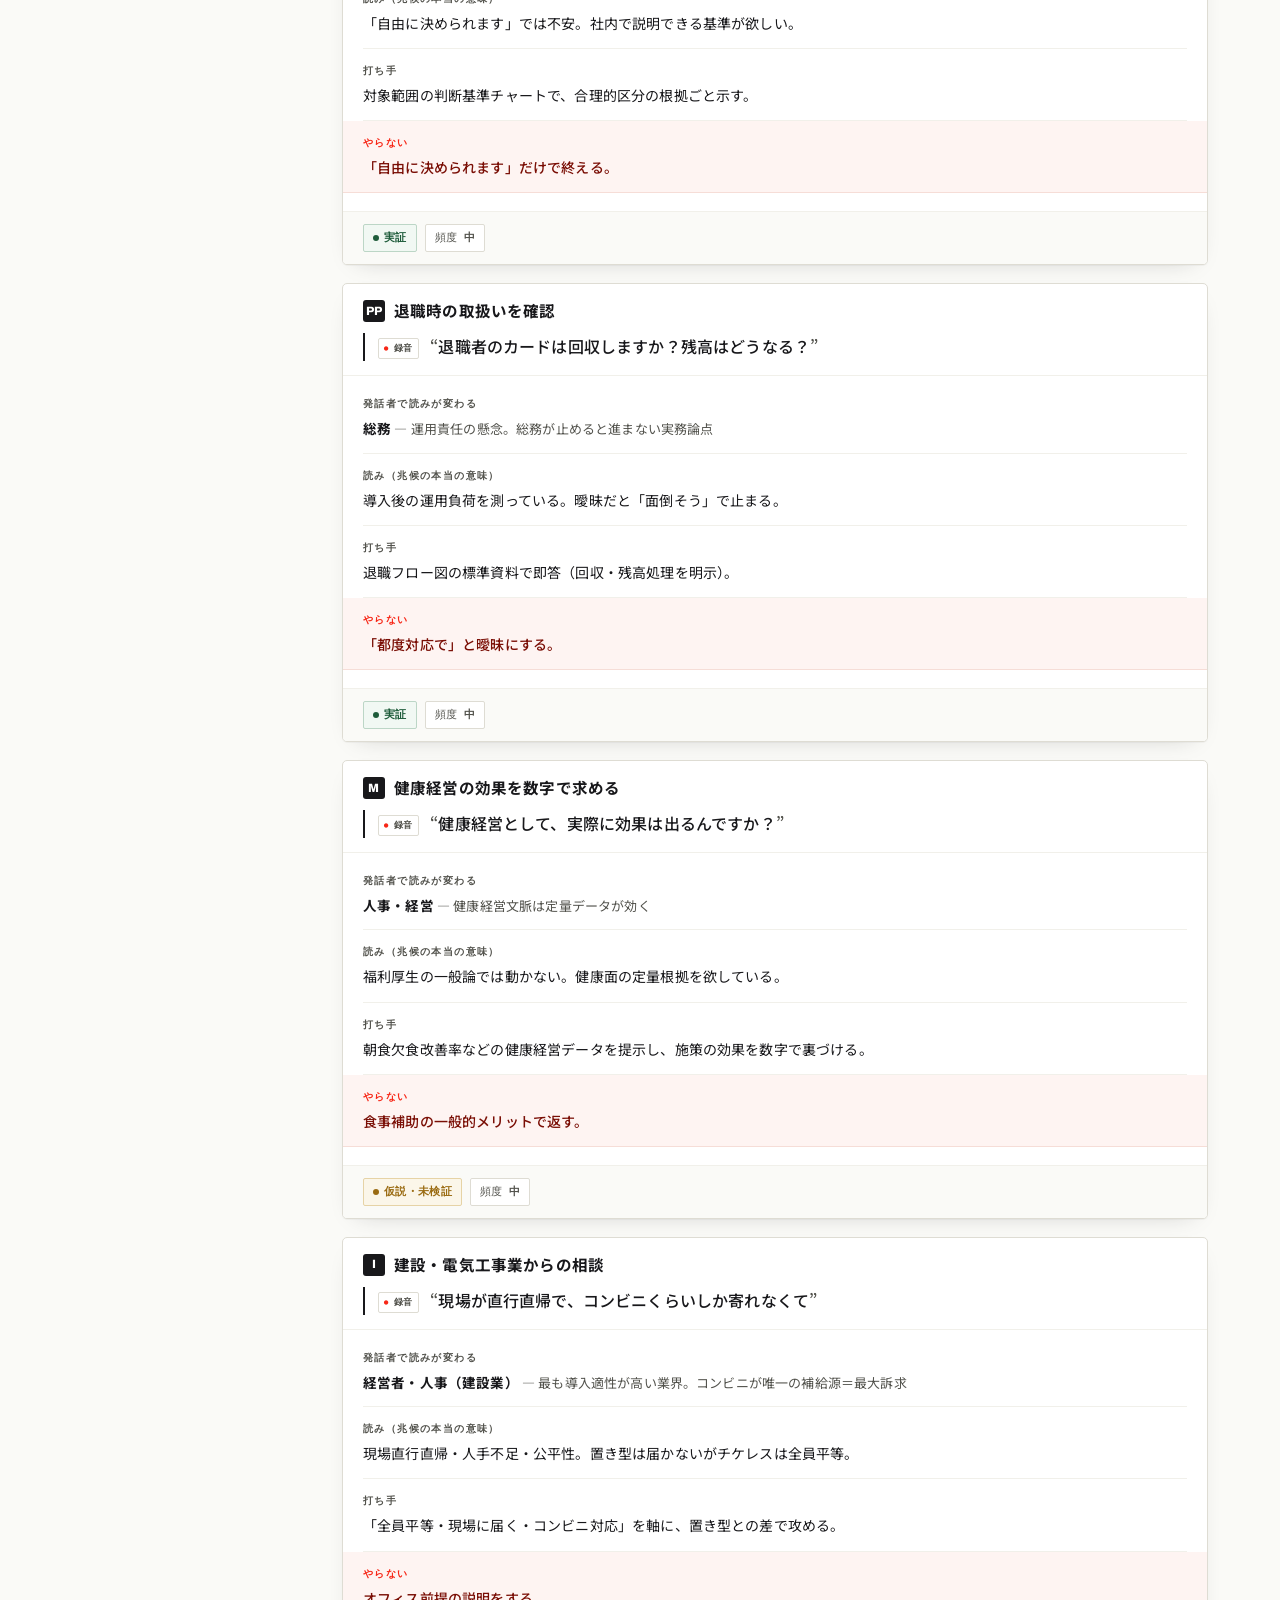
==== commit bcf4501a: "Fix default card order to preserve v0.8 curated sequence. FAQ frequency sort stays optional; remove " ====
--- a/public/playbook.html
+++ b/public/playbook.html
@@ -179,7 +179,7 @@
       <button class="chip" id="f-hyp" aria-pressed="false">仮説のみ</button>
     </div>
     <div class="statusfilter" role="group" aria-label="並び替え">
-      <button class="chip" id="sort-shelf" aria-pressed="true">MEDDPICC順</button>
+      <button class="chip" id="sort-original" aria-pressed="true">収録順</button>
       <button class="chip" id="sort-freq" aria-pressed="false">FAQ頻度順</button>
     </div>
   </div>
@@ -220,10 +220,8 @@
 
 let active = "ALL";        // shelf key or ALL
 let statusF = "all";       // all | proven | hyp
-let sortMode = "shelf";    // shelf | freq
+let sortMode = "original"; // original（cards.json 収録順）| freq
 let query = "";
-
-const SHELF_ORDER = Object.fromEntries(SHELVES.map((s, i) => [s.key, i]));
 
 /** 商談文字起こし上の言及頻度（freq 文字列 → スコア） */
 function freqScore(freq) {
@@ -244,10 +242,8 @@
       return d !== 0 ? d : (a._idx ?? 0) - (b._idx ?? 0);
     });
   }
-  return [...list].sort((a, b) => {
-    const d = (SHELF_ORDER[a.shelf] ?? 99) - (SHELF_ORDER[b.shelf] ?? 99);
-    return d !== 0 ? d : (a._idx ?? 0) - (b._idx ?? 0);
-  });
+  // 収録順＝Claude 正本の並び（v0.8 反映時の意図順）。棚は左ナビで絞る。
+  return [...list].sort((a, b) => (a._idx ?? 0) - (b._idx ?? 0));
 }
 
 const $ = s => document.querySelector(s);
@@ -347,7 +343,7 @@
 
   const shelfNm = active==="ALL" ? "全棚" :
     (()=>{const s=SHELVES.find(x=>x.key===active);return `${s.k}・${s.nm}`;})();
-  const sortNm = sortMode === "freq" ? "FAQ頻度順" : "MEDDPICC順";
+  const sortNm = sortMode === "freq" ? "FAQ頻度順" : "収録順";
   countEl.textContent = `${shelfNm} — ${list.length} 件 · ${sortNm}` + (query?` · 「${query}」`:"");
 
   if(list.length===0){
@@ -361,7 +357,7 @@
 
 function setSort(mode) {
   sortMode = mode;
-  $("#sort-shelf").setAttribute("aria-pressed", mode === "shelf");
+  $("#sort-original").setAttribute("aria-pressed", mode === "original");
   $("#sort-freq").setAttribute("aria-pressed", mode === "freq");
   render();
 }
@@ -375,7 +371,7 @@
 $("#f-all").onclick   = ()=>setStatus("all");
 $("#f-proven").onclick= ()=>setStatus("proven");
 $("#f-hyp").onclick   = ()=>setStatus("hyp");
-$("#sort-shelf").onclick = ()=>setSort("shelf");
+$("#sort-original").onclick = ()=>setSort("original");
 $("#sort-freq").onclick  = ()=>setSort("freq");
 
 $("#q").addEventListener("input", e=>{ query = e.target.value.trim().toLowerCase(); render(); });
@@ -386,7 +382,10 @@
     if (!res.ok) throw new Error('HTTP ' + res.status);
     const data = await res.json();
     const raw = data.cards ?? data;
-    CARDS = raw.map((c, i) => ({ ...c, _idx: i }));
+    const excluded = new Set(data.meta?.excluded ?? []);
+    CARDS = raw
+      .map((c, i) => ({ ...c, _idx: i }))
+      .filter((c) => !c.hidden && !excluded.has(c.scene));
     render();
   } catch (err) {
     cardsEl.innerHTML = '<div class="empty-note"><b>cards.json の読み込みに失敗しました</b><br>' + err.message + '</div>';
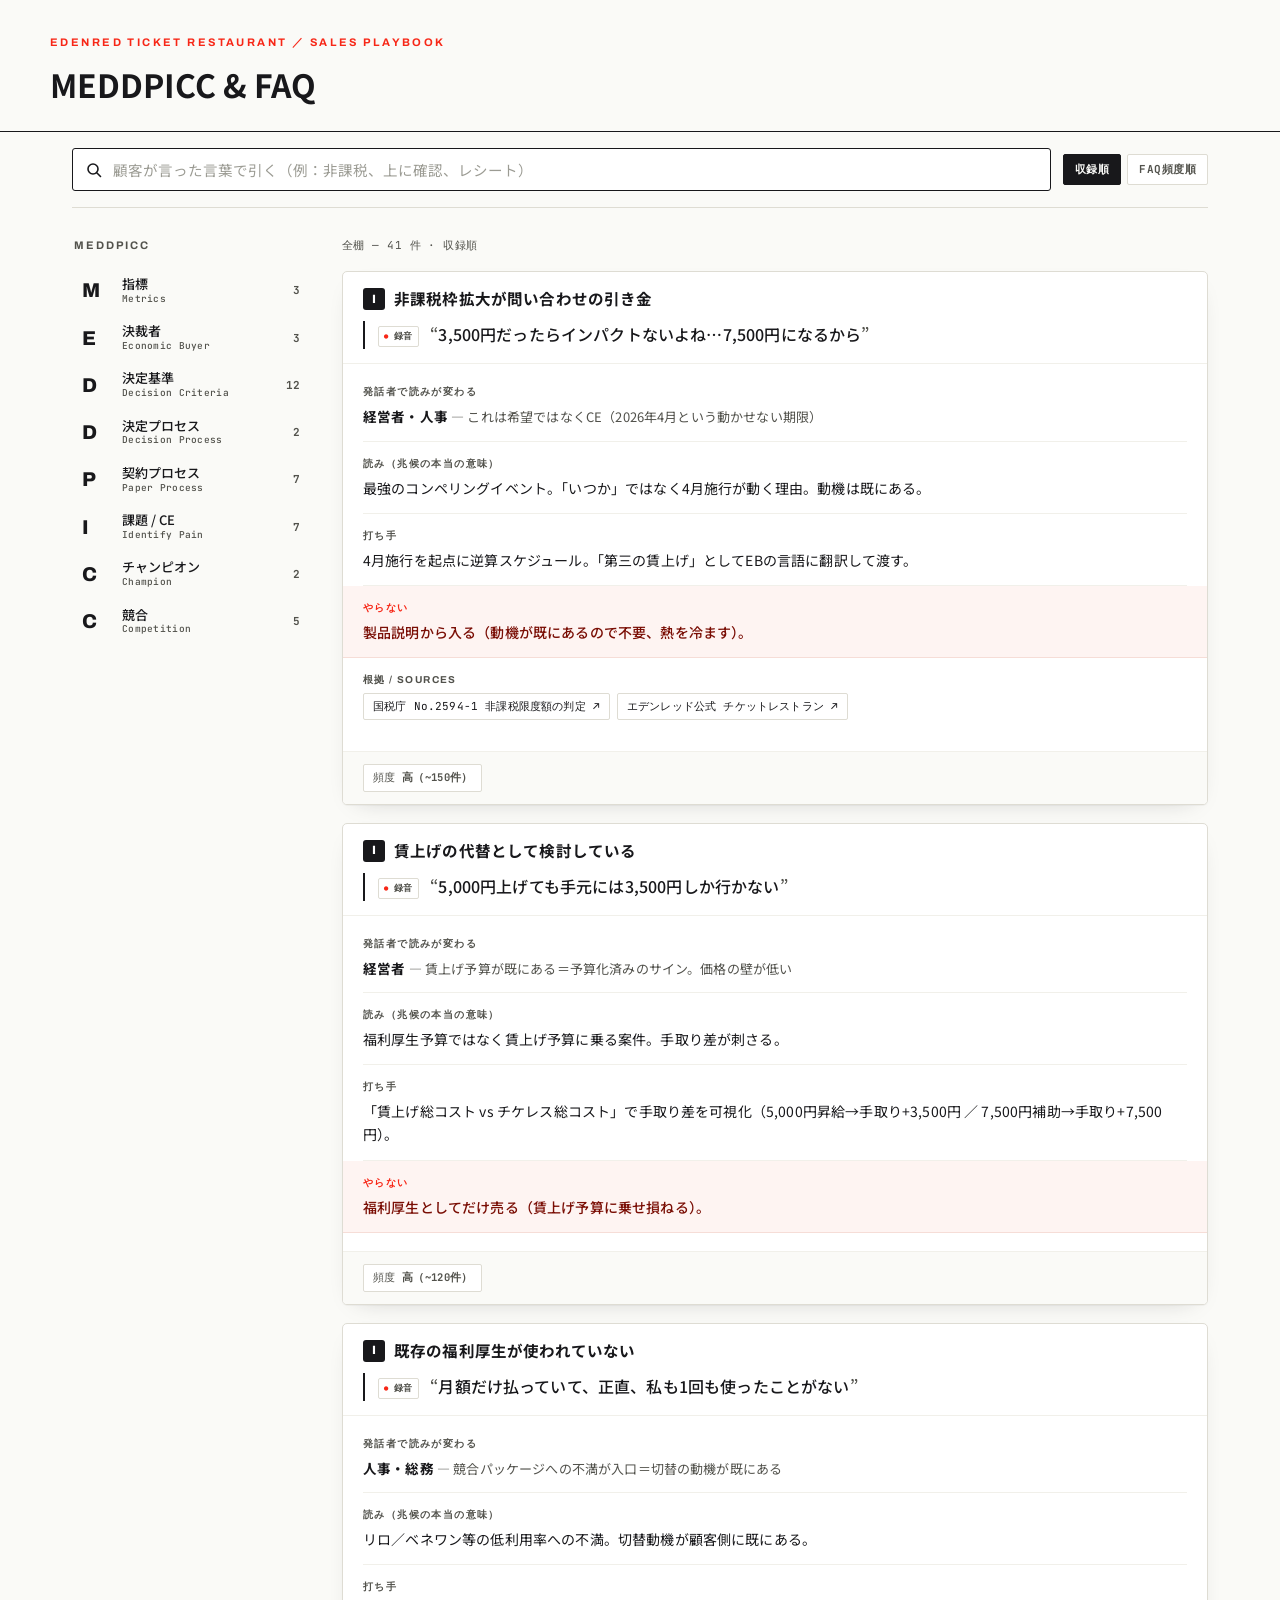
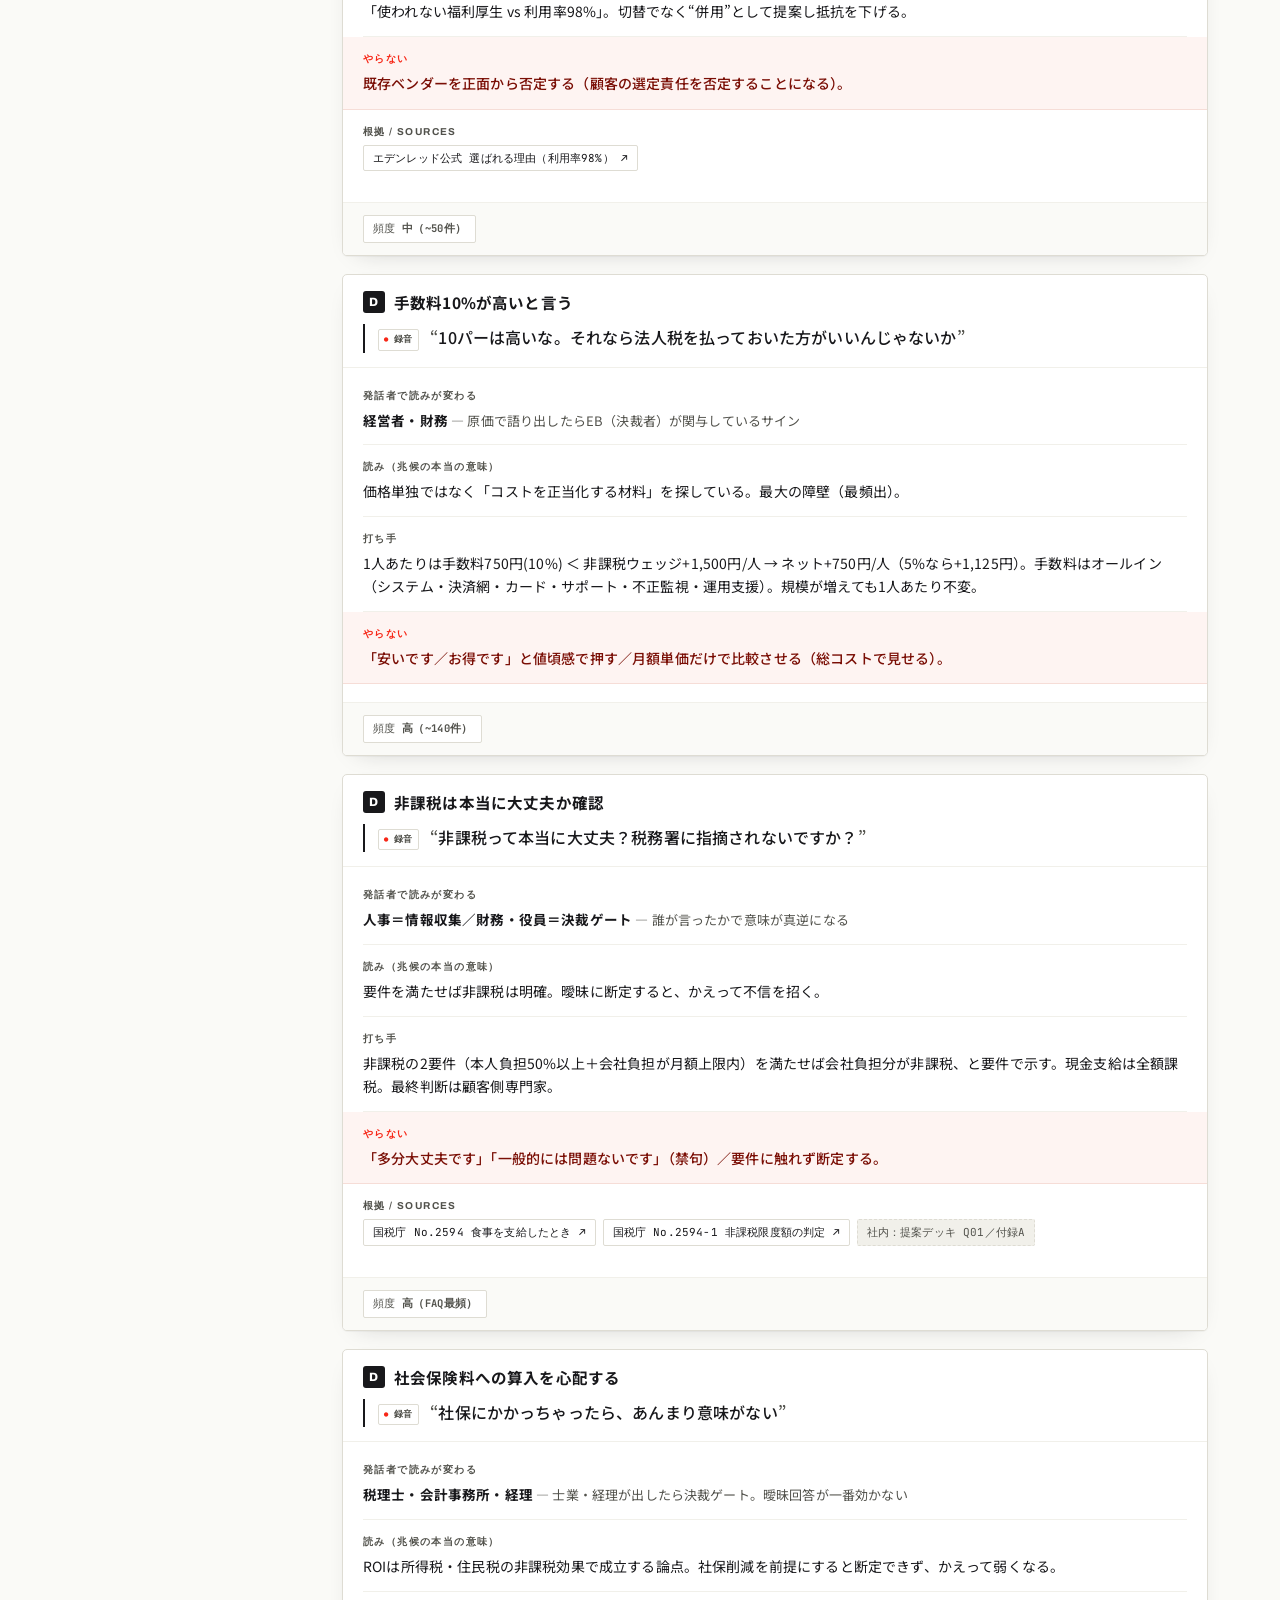
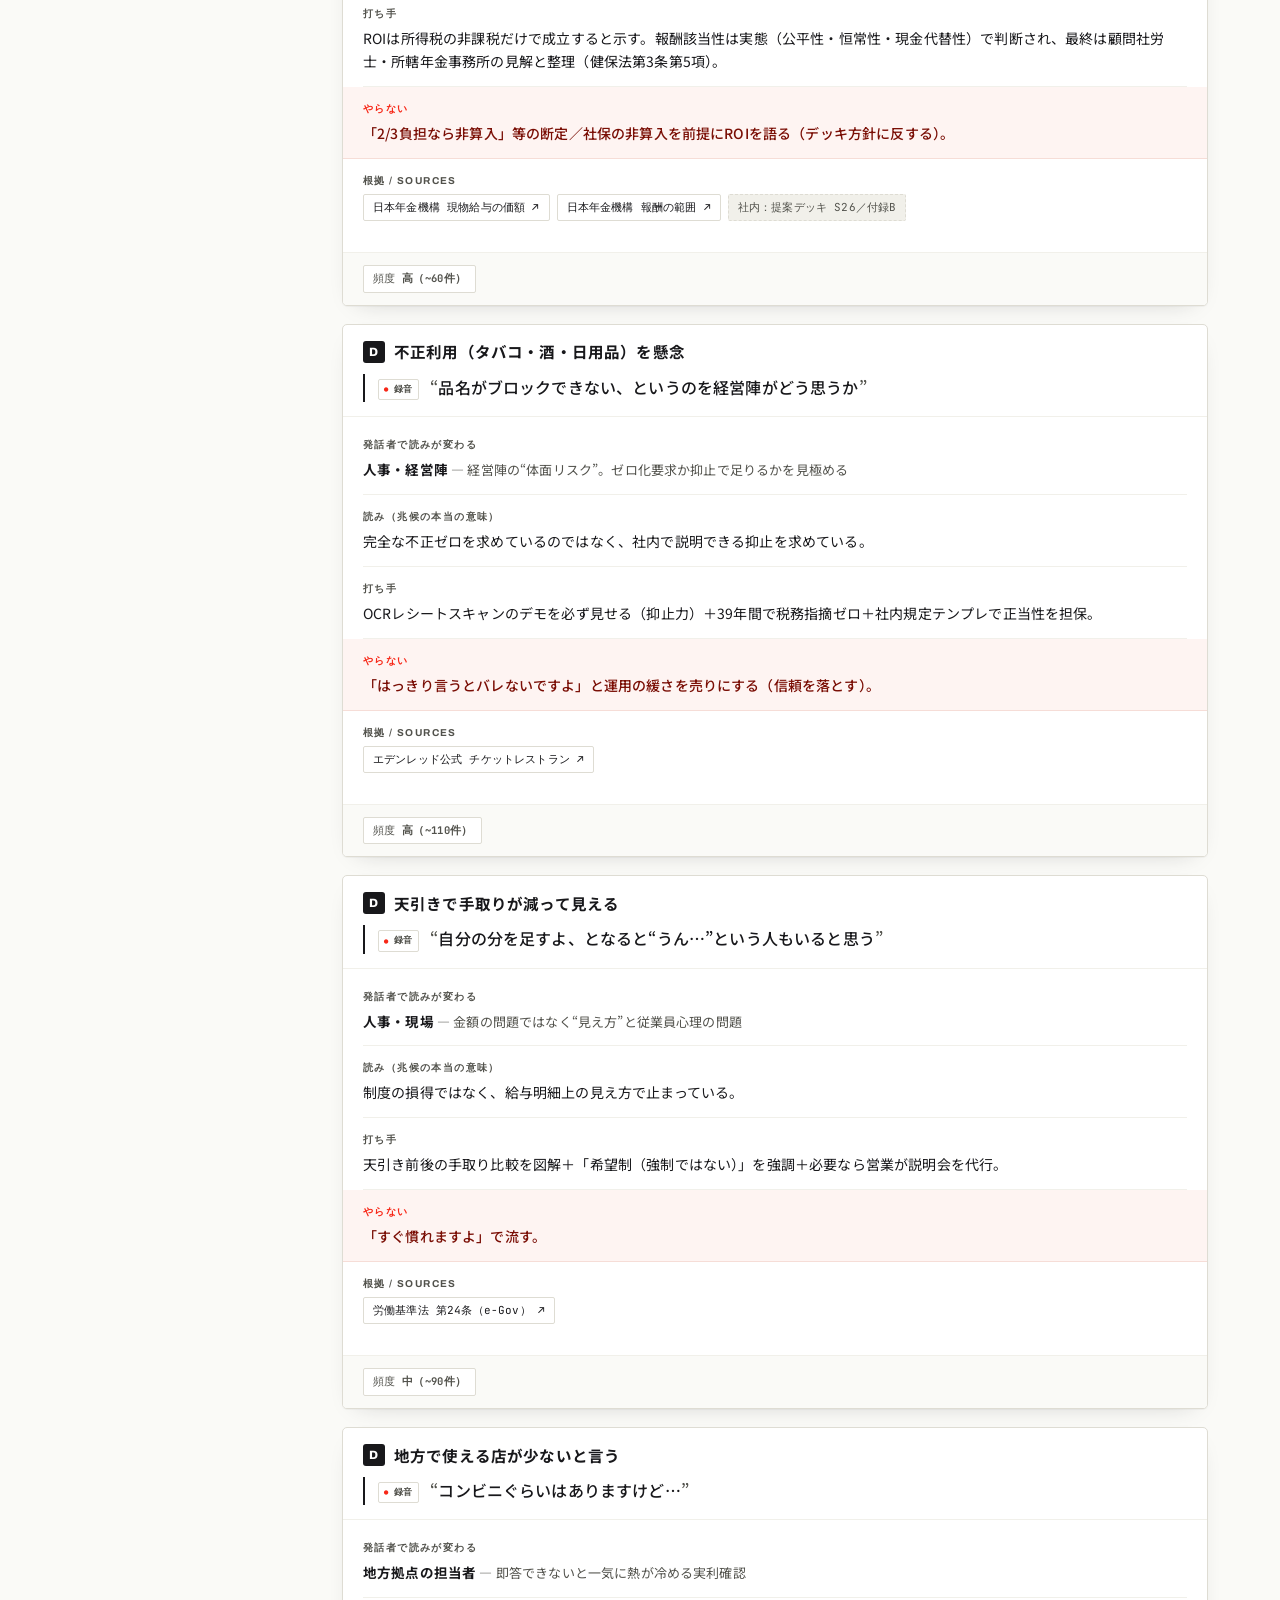
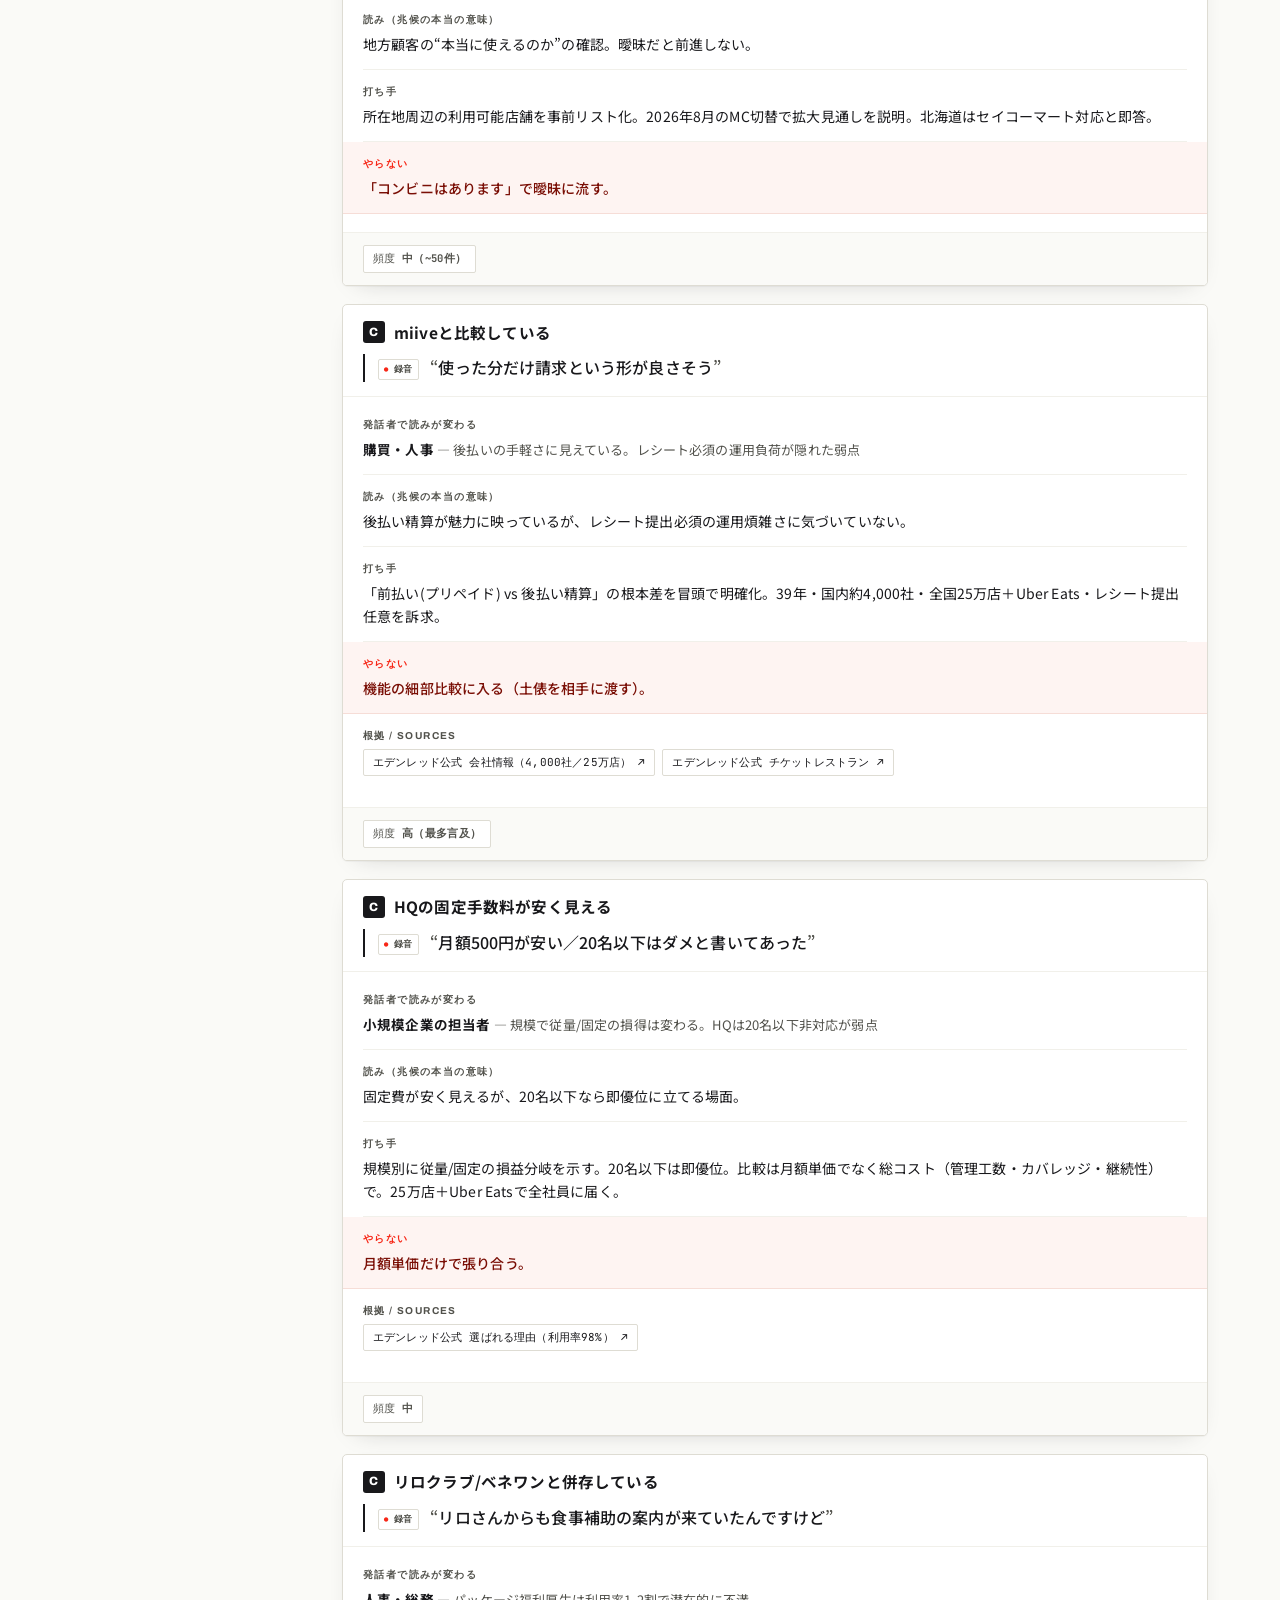
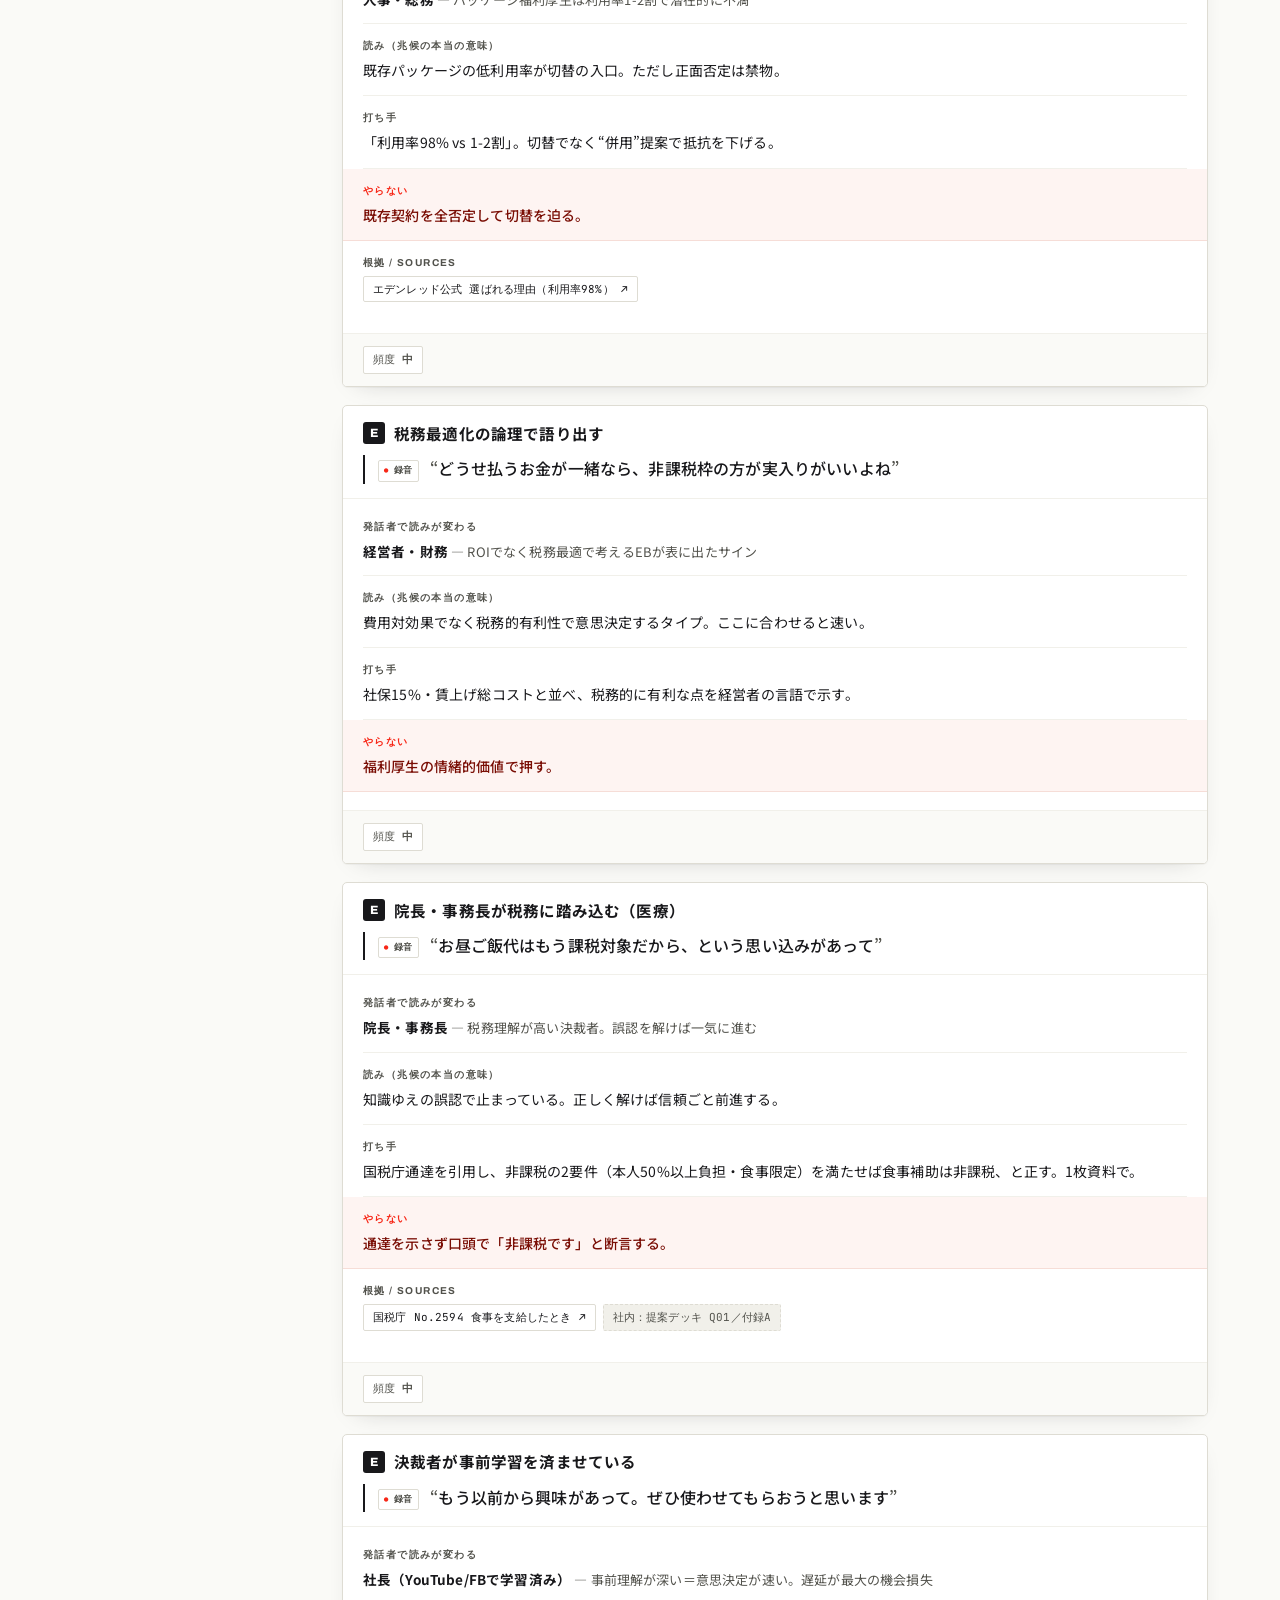
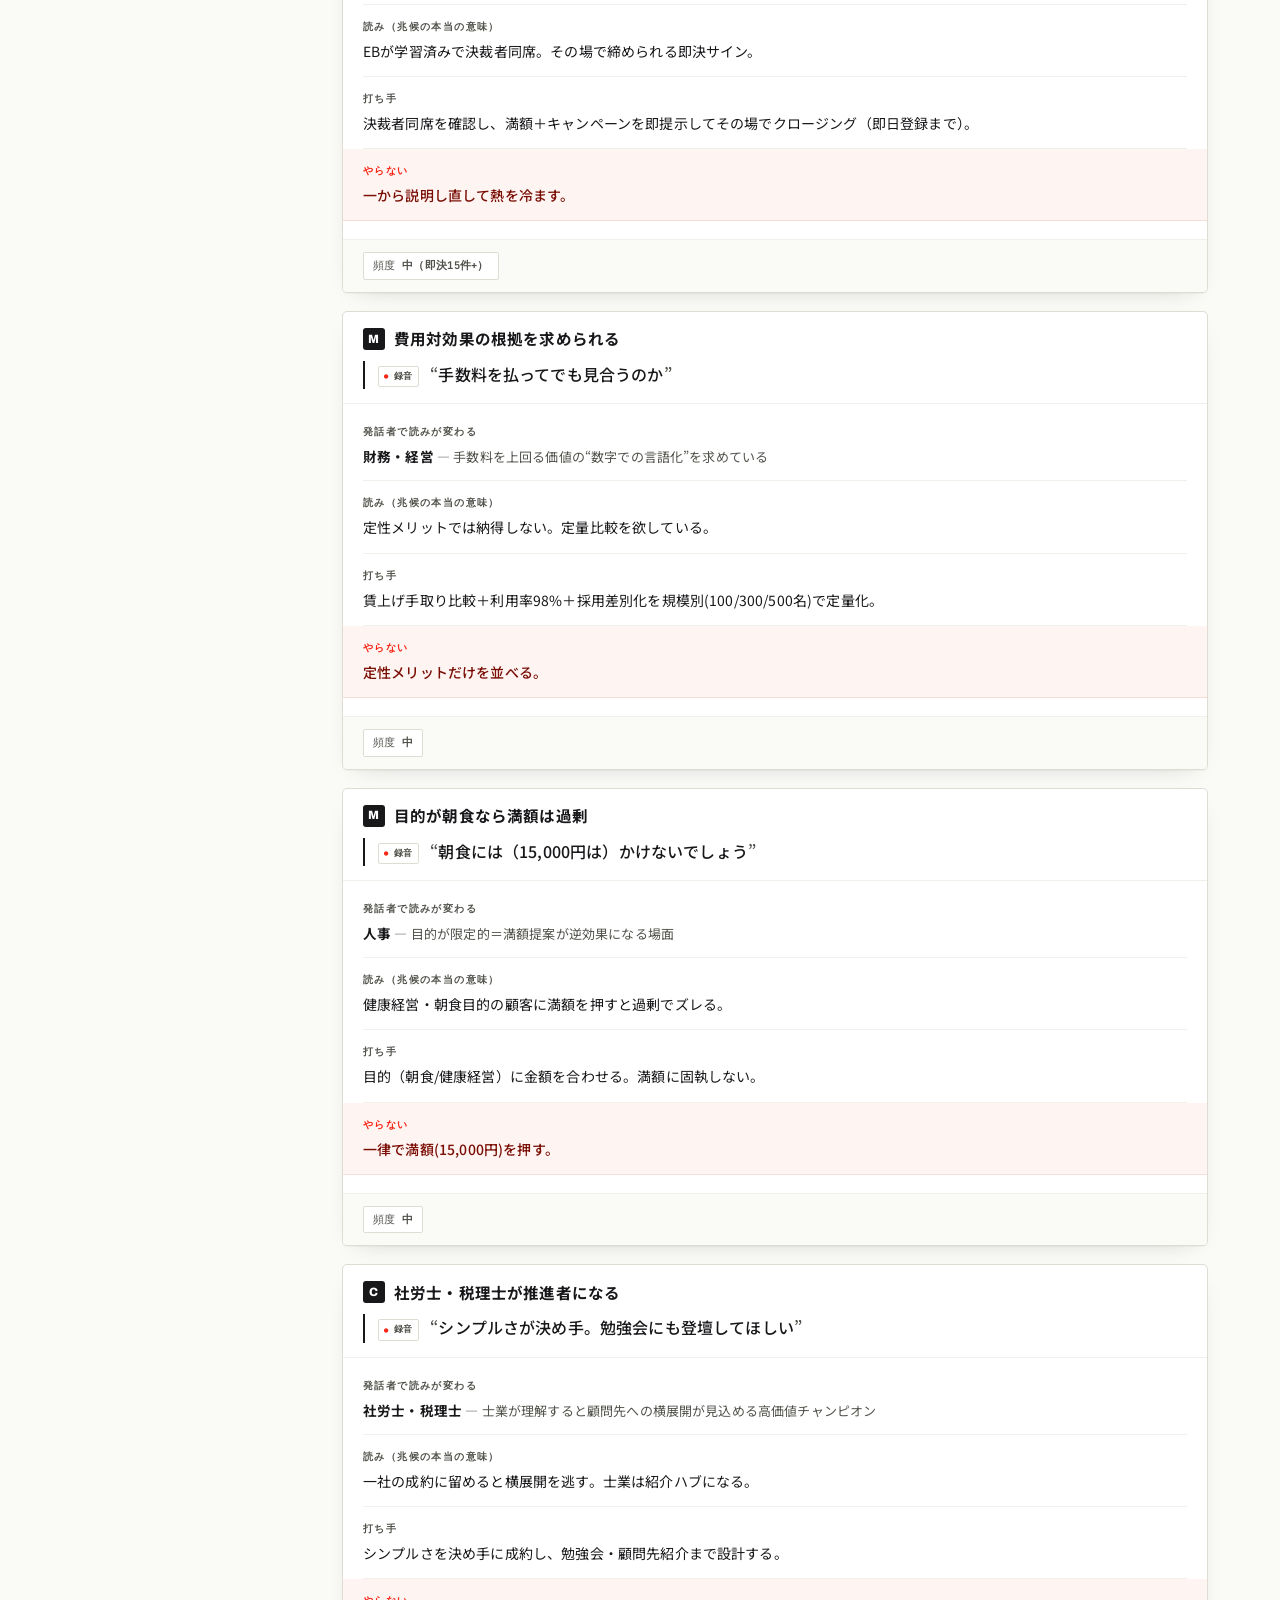
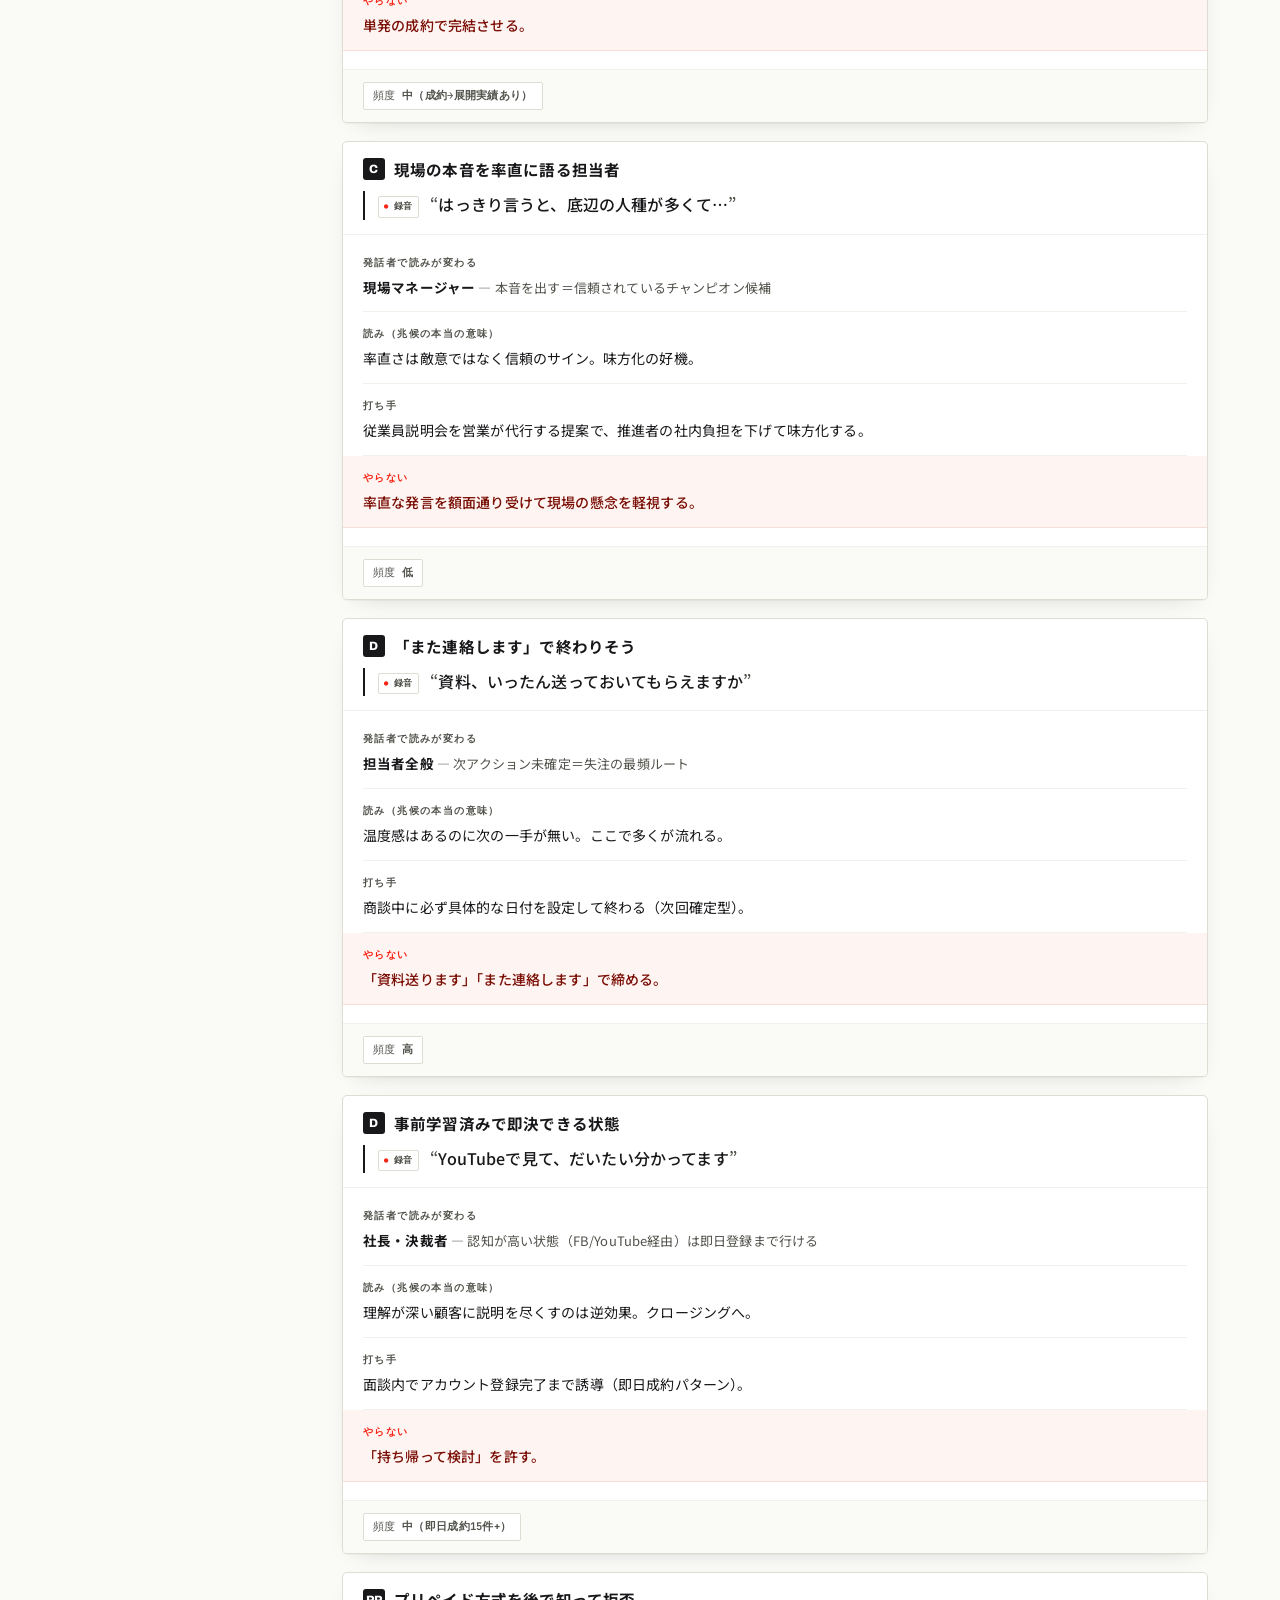
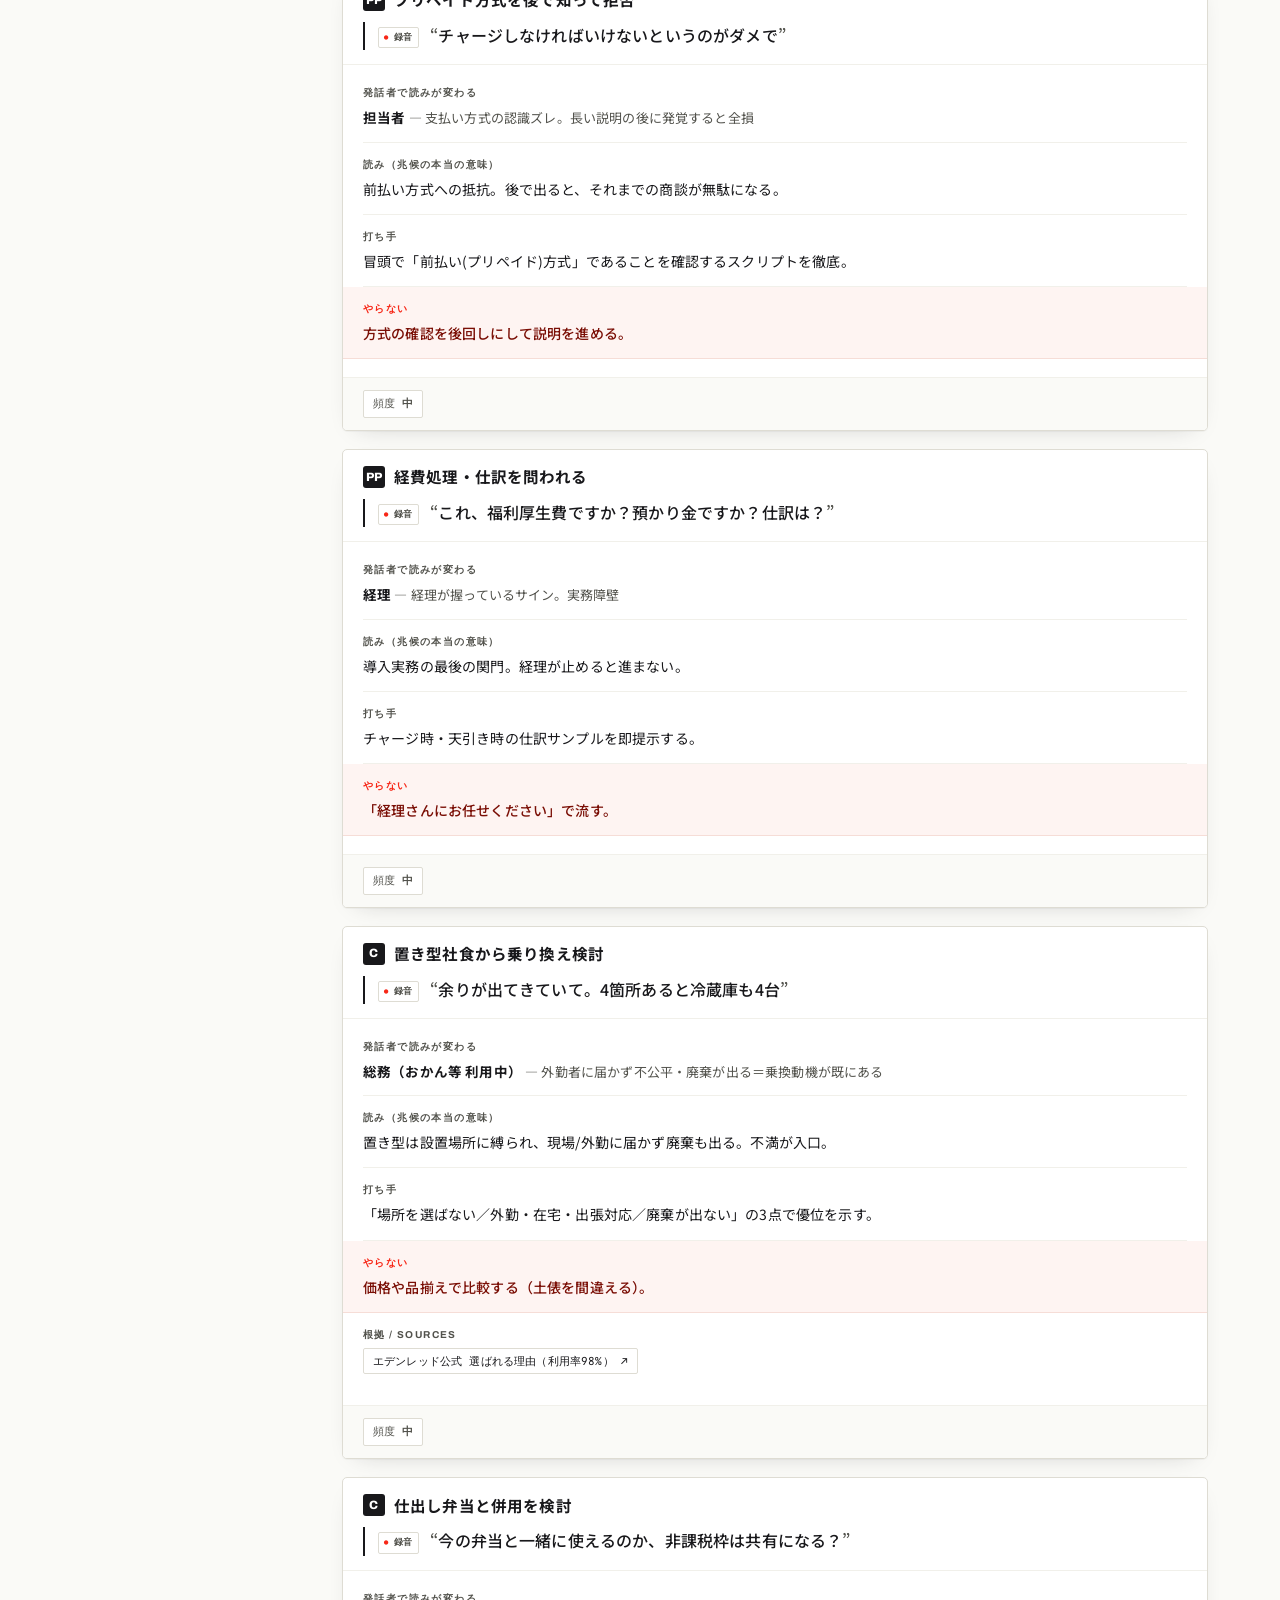
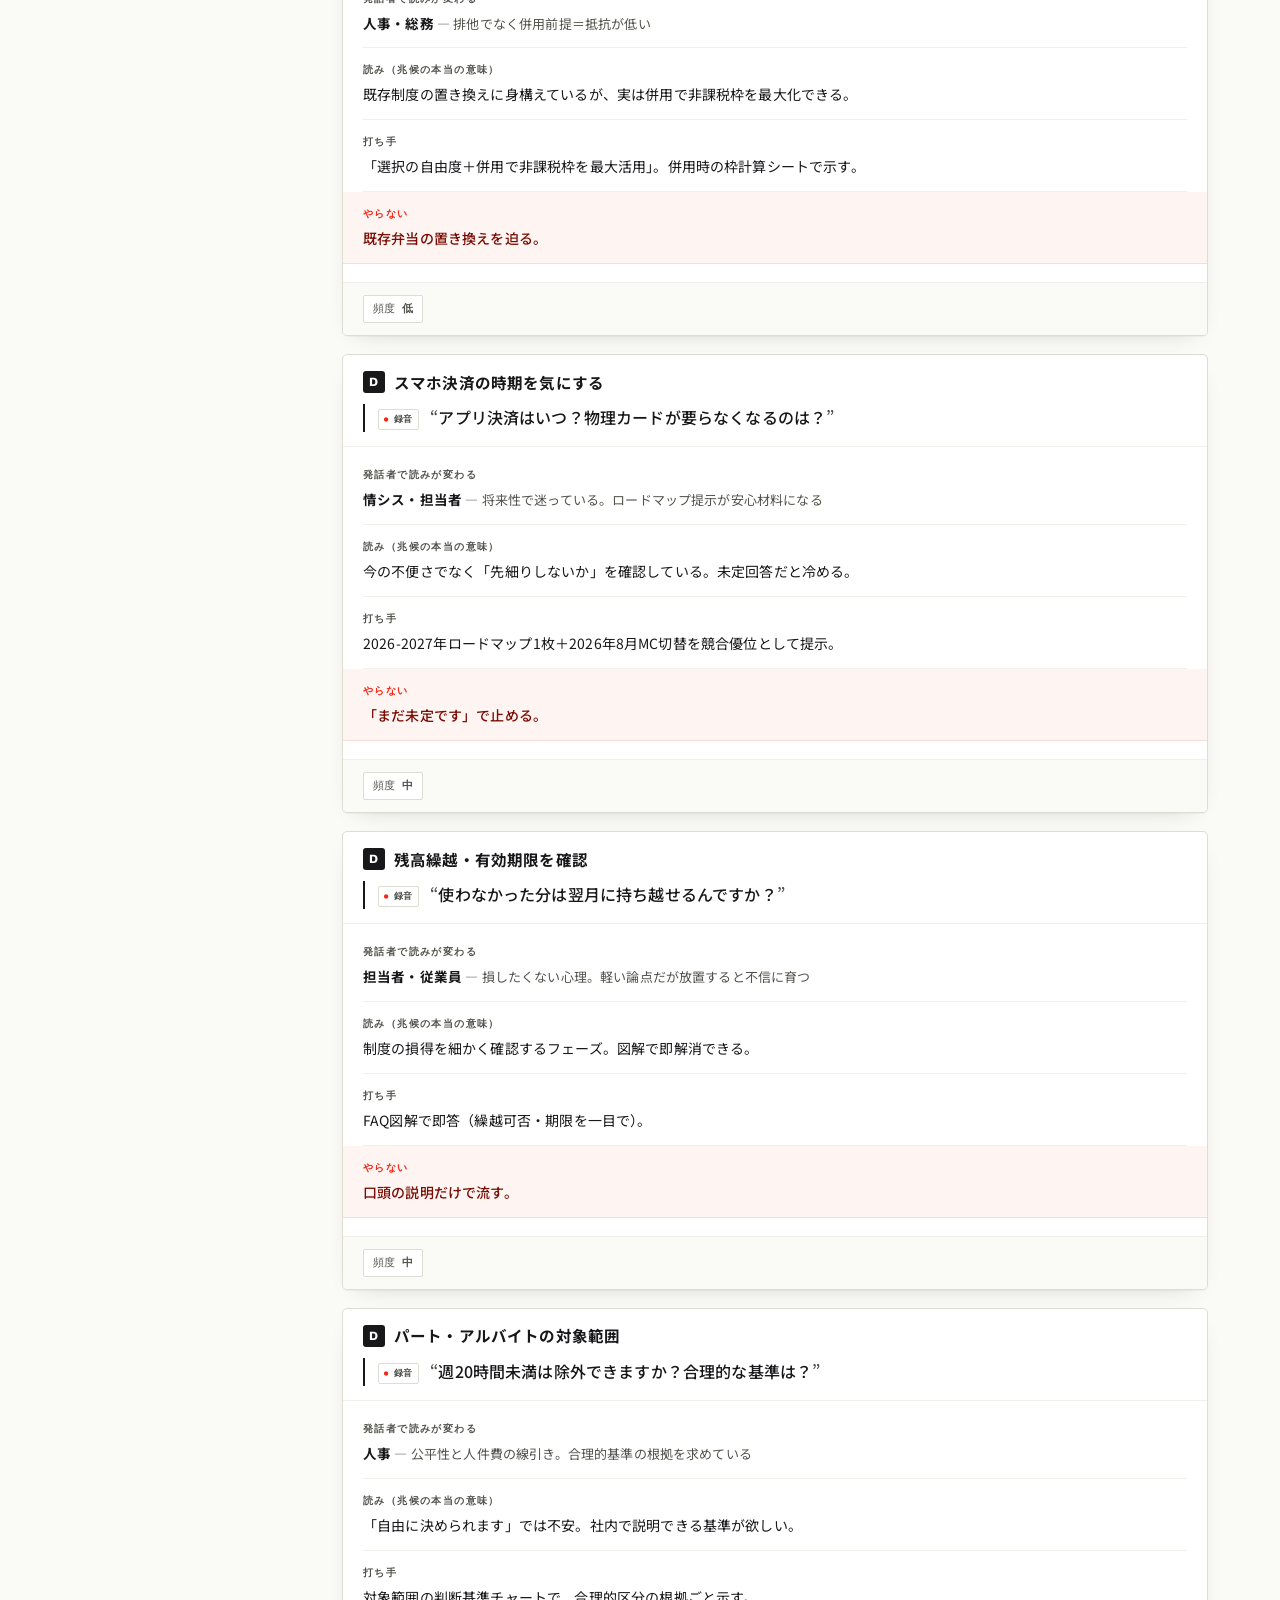
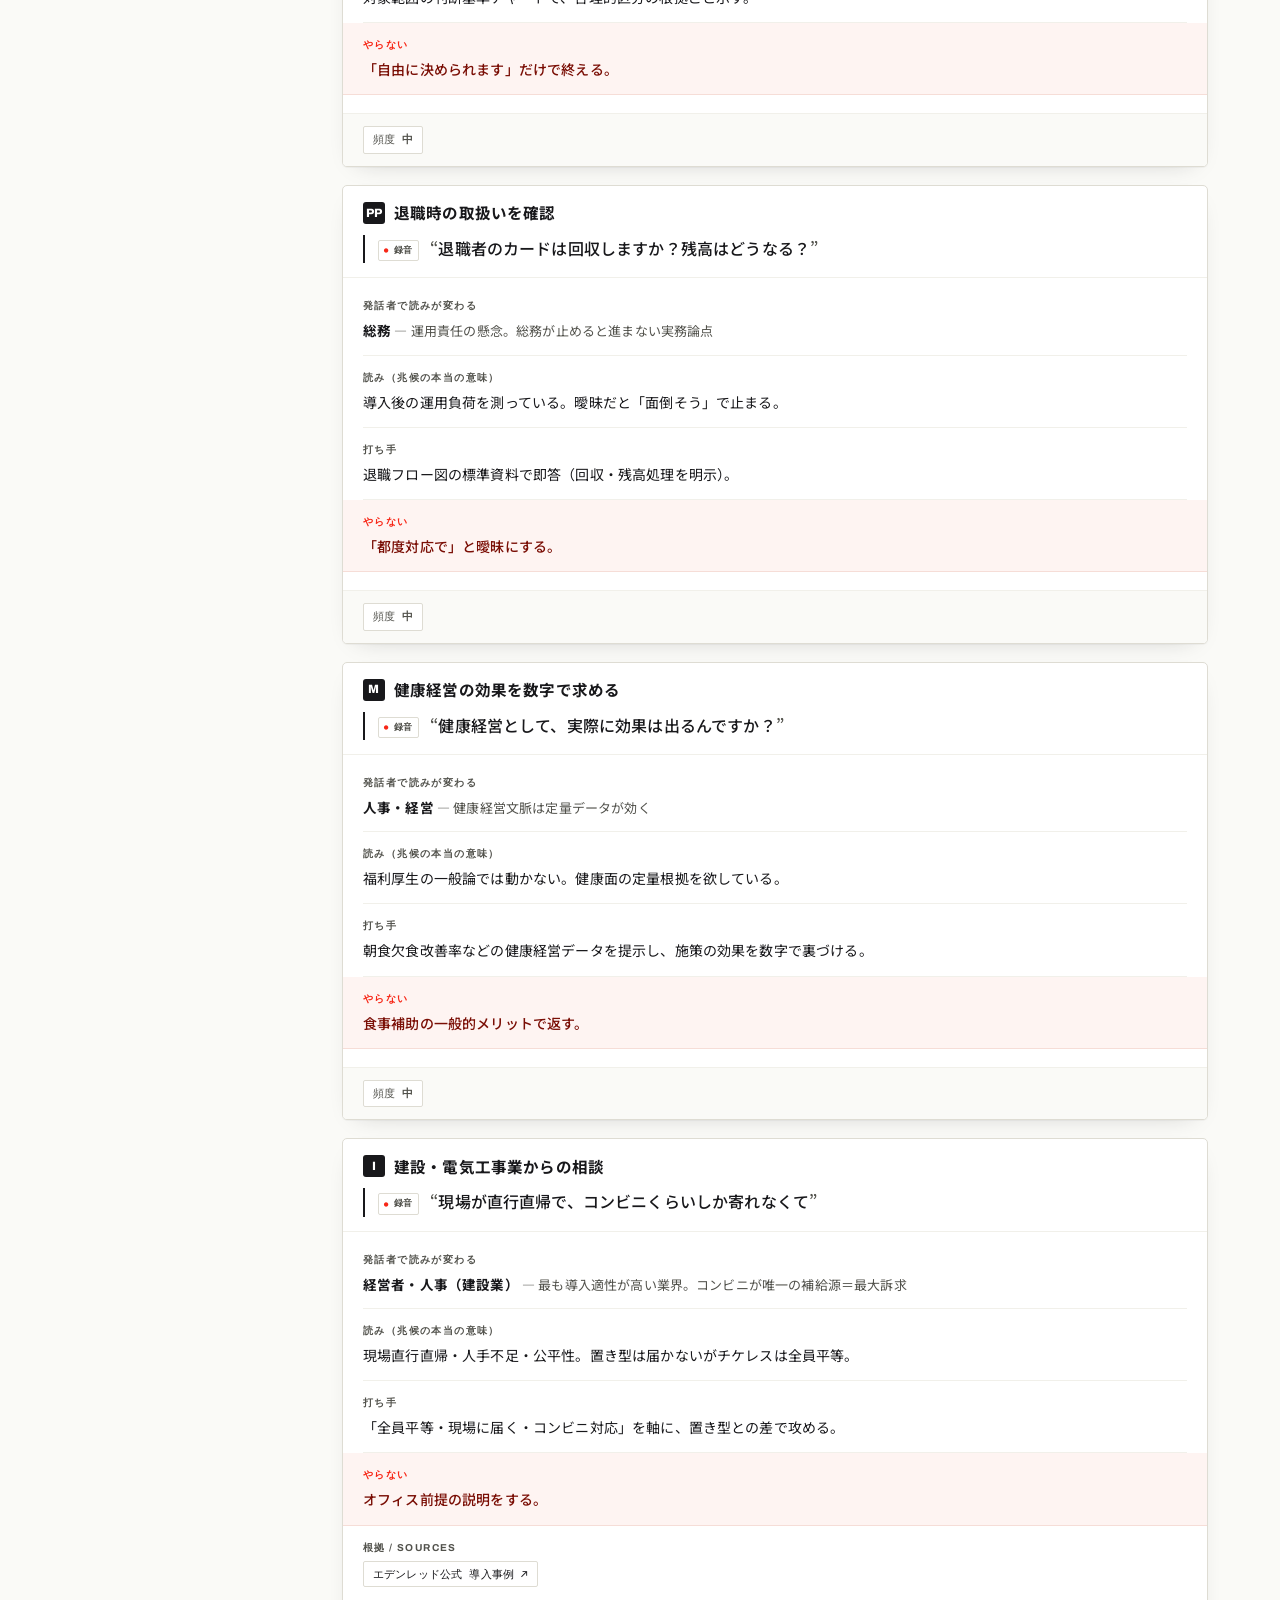
==== commit 84a269a2: "Simplify playbook header: MEDDPICC & FAQ, drop status filters. Remove thesis copy, data ribbon, and " ====
--- a/public/playbook.html
+++ b/public/playbook.html
@@ -4,7 +4,7 @@
 <meta charset="UTF-8">
 <meta name="viewport" content="width=device-width, initial-scale=1.0">
 <meta name="robots" content="noindex,nofollow">
-<title>TRT 営業 実践知 — MEDDPICC × 顧客の声</title>
+<title>MEDDPICC & FAQ — TRT Sales Playbook</title>
 <link rel="preconnect" href="https://fonts.googleapis.com">
 <link rel="preconnect" href="https://fonts.gstatic.com" crossorigin>
 <link href="https://fonts.googleapis.com/css2?family=Archivo:wght@600;700;800&family=JetBrains+Mono:wght@500;700&family=Noto+Sans+JP:wght@400;500;700&display=swap" rel="stylesheet">
@@ -160,10 +160,8 @@
   <div class="wrap head-grid">
     <div>
       <span class="eyebrow">Edenred Ticket Restaurant ／ Sales Playbook</span>
-      <h1>営業 実践知 — 顧客の一言から、読みと打ち手を引く</h1>
-      <p class="thesis">MEDDPICC を棚に、録音文字起こしから拾った「顧客の生の声」を索引化。商談前・商談中に逆引きするための、現場の第三層（実践知）。</p>
-    </div>
-    <span class="ribbon">実データ版 ／ 約190商談分析</span>
+      <h1>MEDDPICC & FAQ</h1>
+    </div>
   </div>
 </header>
 
@@ -173,11 +171,6 @@
       <svg width="16" height="16" viewBox="0 0 16 16" fill="none"><circle cx="7" cy="7" r="5" stroke="#18181B" stroke-width="1.6"/><path d="M11 11l3.5 3.5" stroke="#18181B" stroke-width="1.6" stroke-linecap="round"/></svg>
       <input id="q" type="search" placeholder="顧客が言った言葉で引く（例：非課税、上に確認、レシート）" autocomplete="off">
     </label>
-    <div class="statusfilter" role="group" aria-label="状態で絞り込み">
-      <button class="chip" id="f-all" aria-pressed="true">すべて</button>
-      <button class="chip" id="f-proven" aria-pressed="false">実証のみ</button>
-      <button class="chip" id="f-hyp" aria-pressed="false">仮説のみ</button>
-    </div>
     <div class="statusfilter" role="group" aria-label="並び替え">
       <button class="chip" id="sort-original" aria-pressed="true">収録順</button>
       <button class="chip" id="sort-freq" aria-pressed="false">FAQ頻度順</button>
@@ -219,7 +212,6 @@
 const EMPTY_MSG = "<b>未着手（0件）</b><br>この棚は、文字起こし分析から流し込み予定です。構造はもう用意できています。";
 
 let active = "ALL";        // shelf key or ALL
-let statusF = "all";       // all | proven | hyp
 let sortMode = "original"; // original（cards.json 収録順）| freq
 let query = "";
 
@@ -268,12 +260,6 @@
     b.onclick = ()=>{ active = (active===s.key? "ALL" : s.key); render(); };
     spineEl.appendChild(b);
   });
-}
-
-function statusPill(st){
-  return st==="proven"
-    ? `<span class="pill proven"><span class="dot proven"></span>実証</span>`
-    : `<span class="pill hyp"><span class="dot hyp"></span>仮説・未検証</span>`;
 }
 
 function cardHTML(c, rank){
@@ -320,7 +306,6 @@
       ${srcBlock}
     </div>
     <div class="meta">
-      ${statusPill(c.status)}
       ${rankBadge}
       <span class="pill freq">${c.freq}</span>
     </div>
@@ -331,7 +316,6 @@
   renderSpine();
   let list = CARDS.filter(c=>{
     if(active!=="ALL" && c.shelf!==active) return false;
-    if(statusF!=="all" && c.status!==statusF) return false;
     if(query){
       const hay = (c.scene+c.quote+c.read+c.doIt+c.dont+c.speaker).toLowerCase();
       if(!hay.includes(query)) return false;
@@ -348,7 +332,7 @@
 
   if(list.length===0){
     // empty shelf vs no match
-    const shelfHasNone = active!=="ALL" && CARDS.filter(c=>c.shelf===active).length===0 && !query && statusF==="all";
+    const shelfHasNone = active!=="ALL" && CARDS.filter(c=>c.shelf===active).length===0 && !query;
     cardsEl.innerHTML = `<div class="empty-note">${shelfHasNone?EMPTY_MSG:"該当なし。検索語や絞り込みを変えてください。"}</div>`;
     return;
   }
@@ -362,15 +346,6 @@
   render();
 }
 
-// status chips
-function setStatus(v){
-  statusF = v;
-  ["all","proven","hyp"].forEach(x=>$("#f-"+x).setAttribute("aria-pressed", x===v));
-  render();
-}
-$("#f-all").onclick   = ()=>setStatus("all");
-$("#f-proven").onclick= ()=>setStatus("proven");
-$("#f-hyp").onclick   = ()=>setStatus("hyp");
 $("#sort-original").onclick = ()=>setSort("original");
 $("#sort-freq").onclick  = ()=>setSort("freq");
 
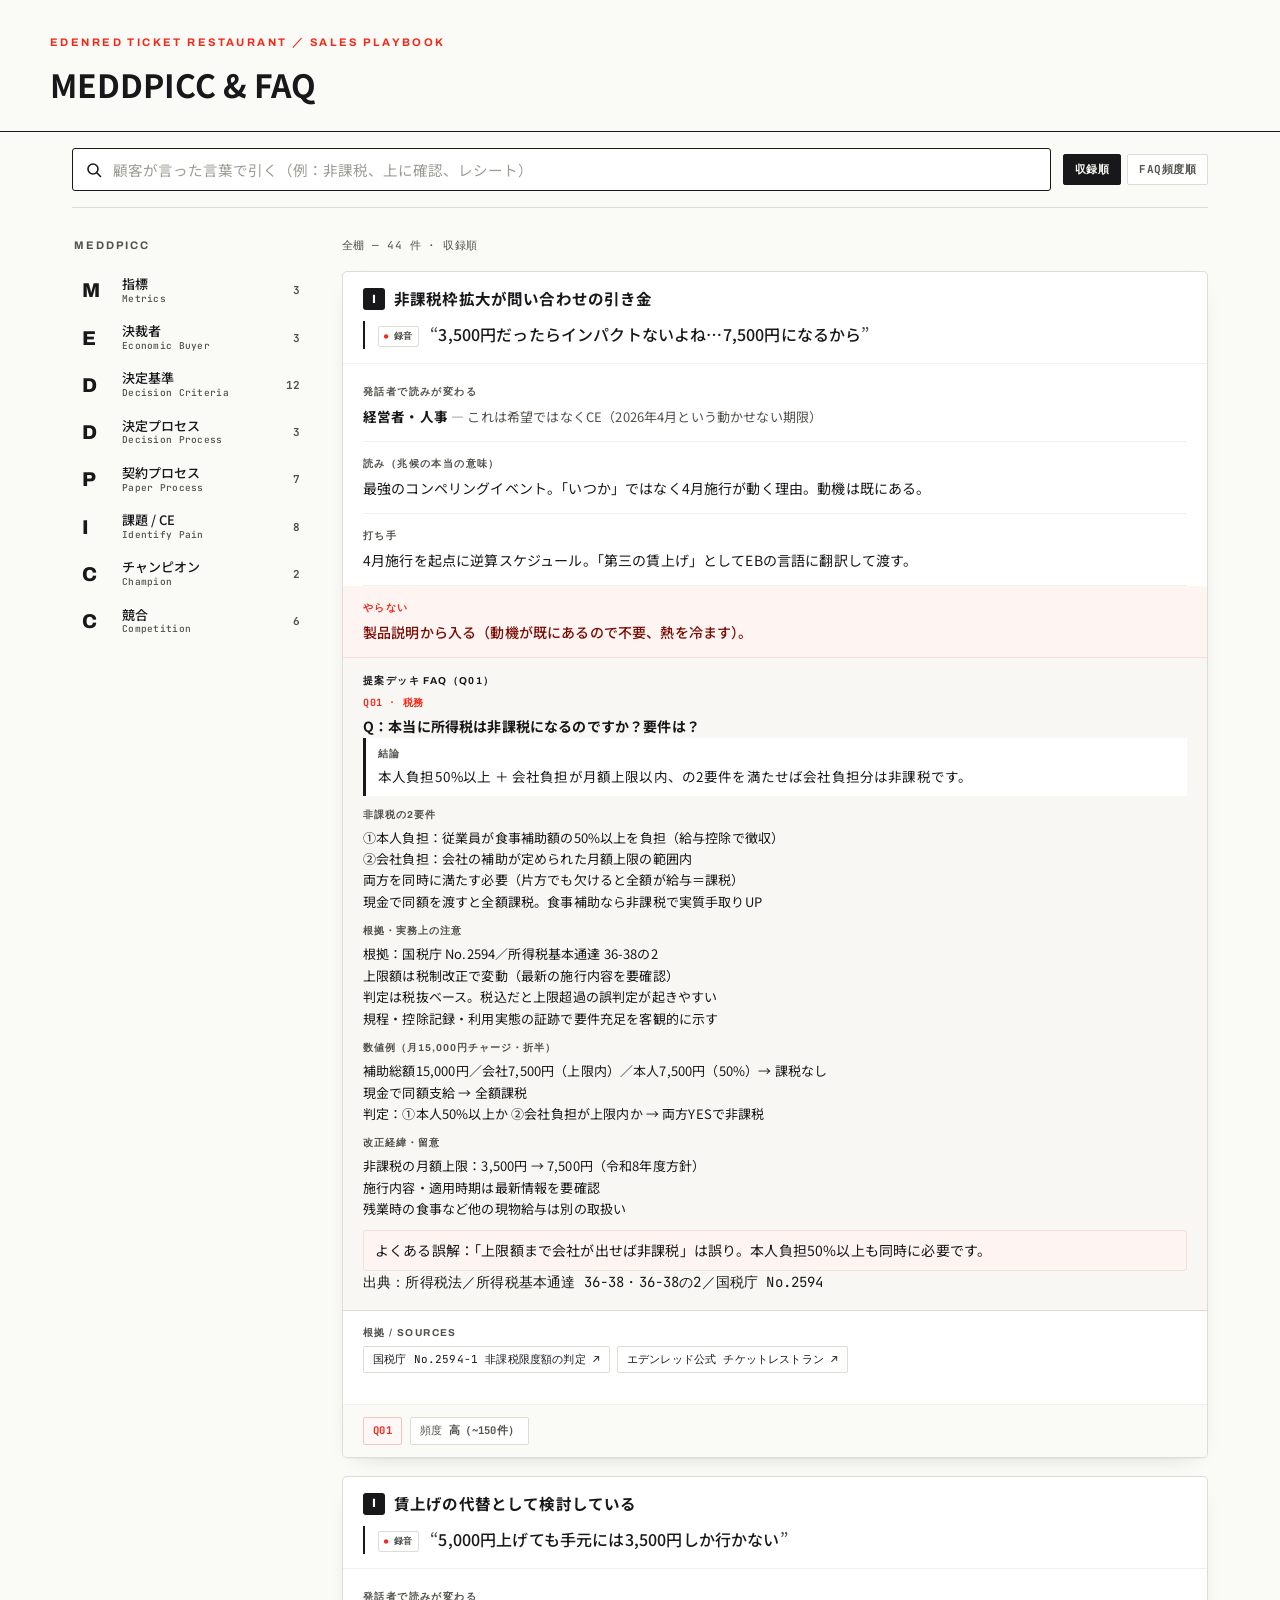
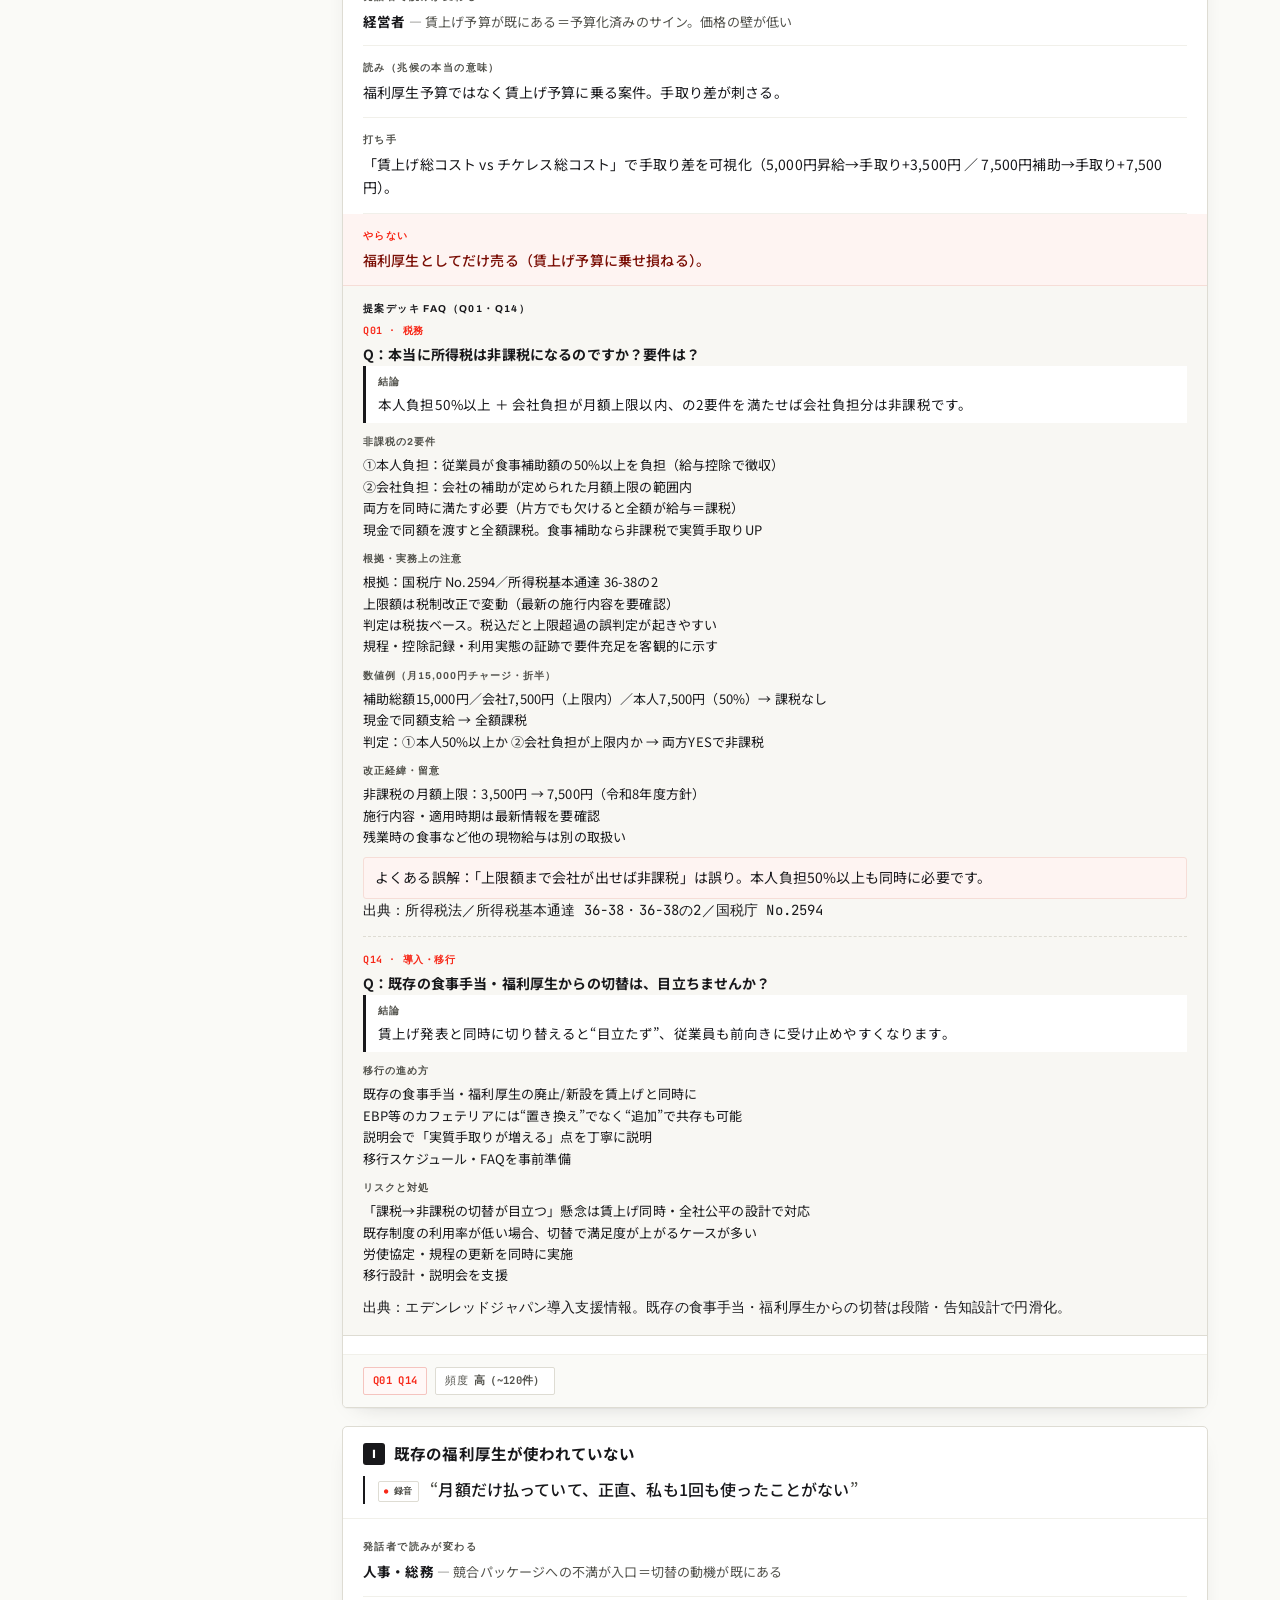
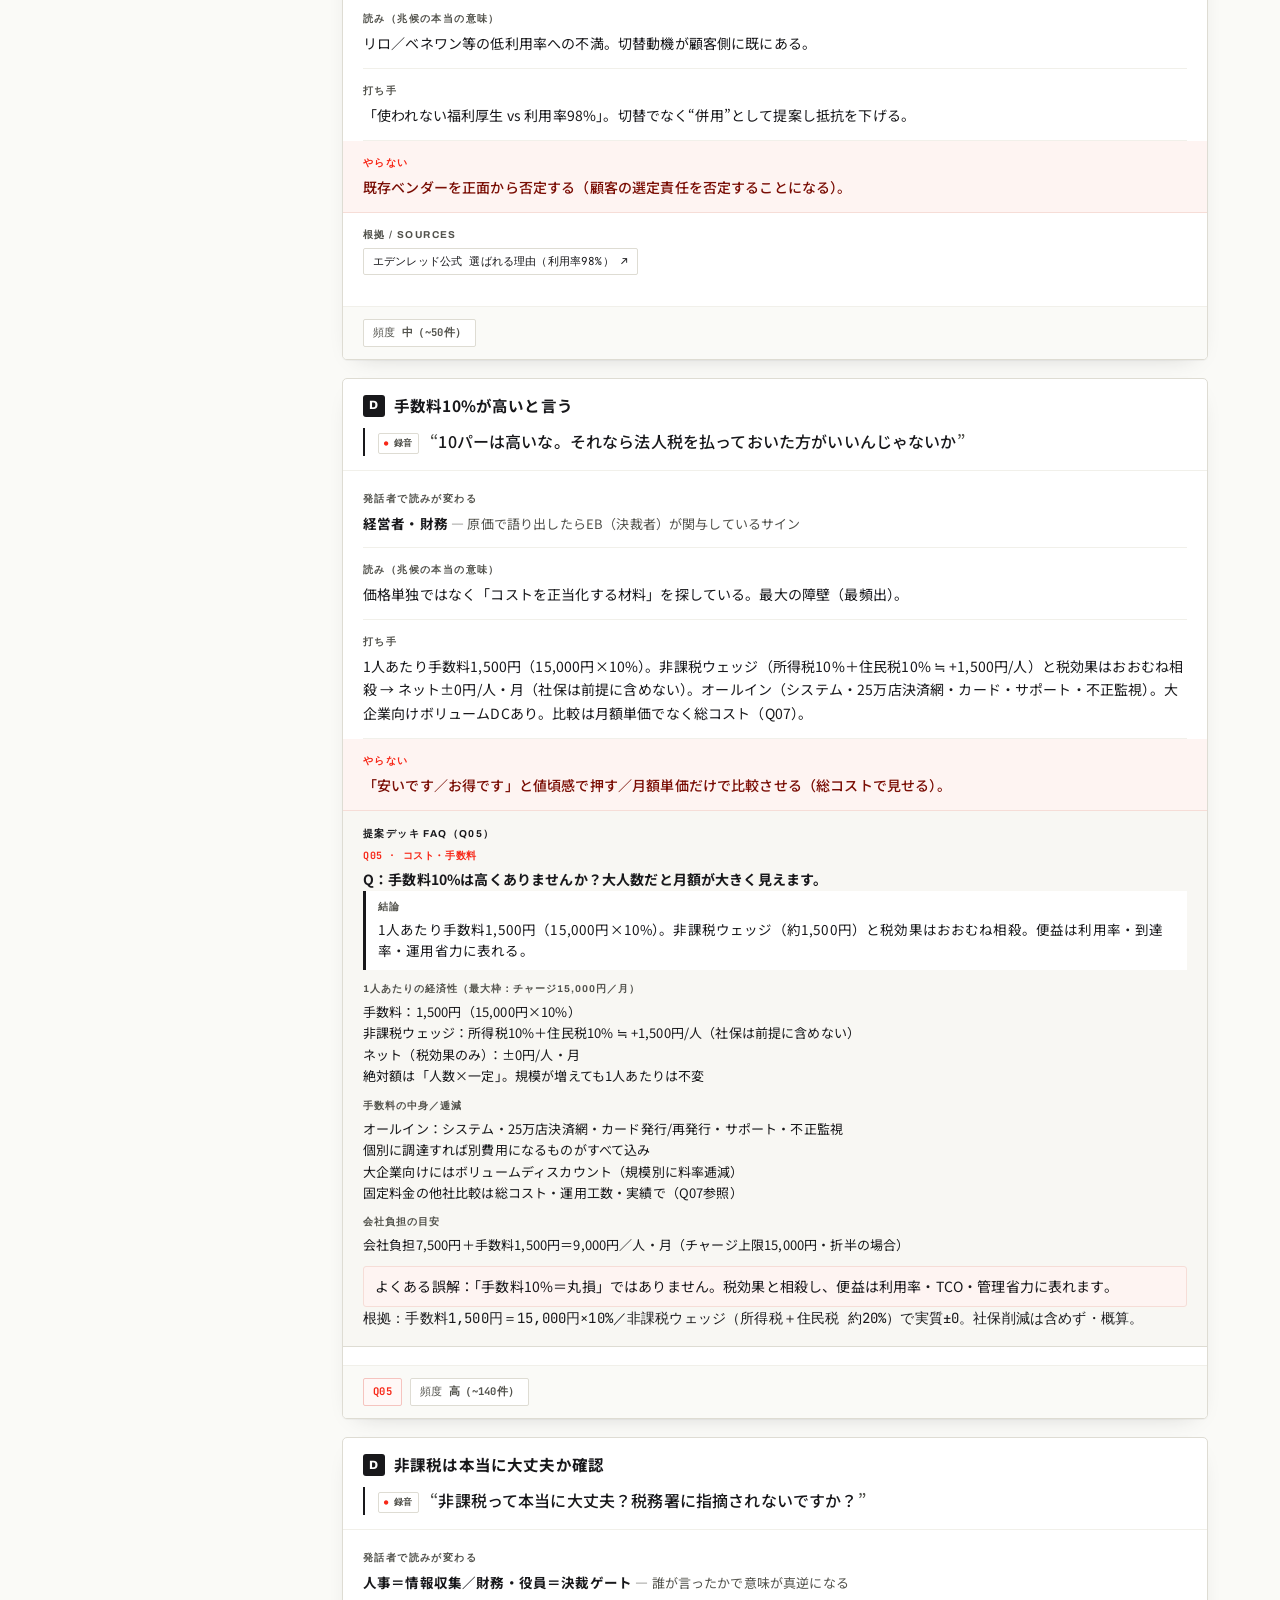
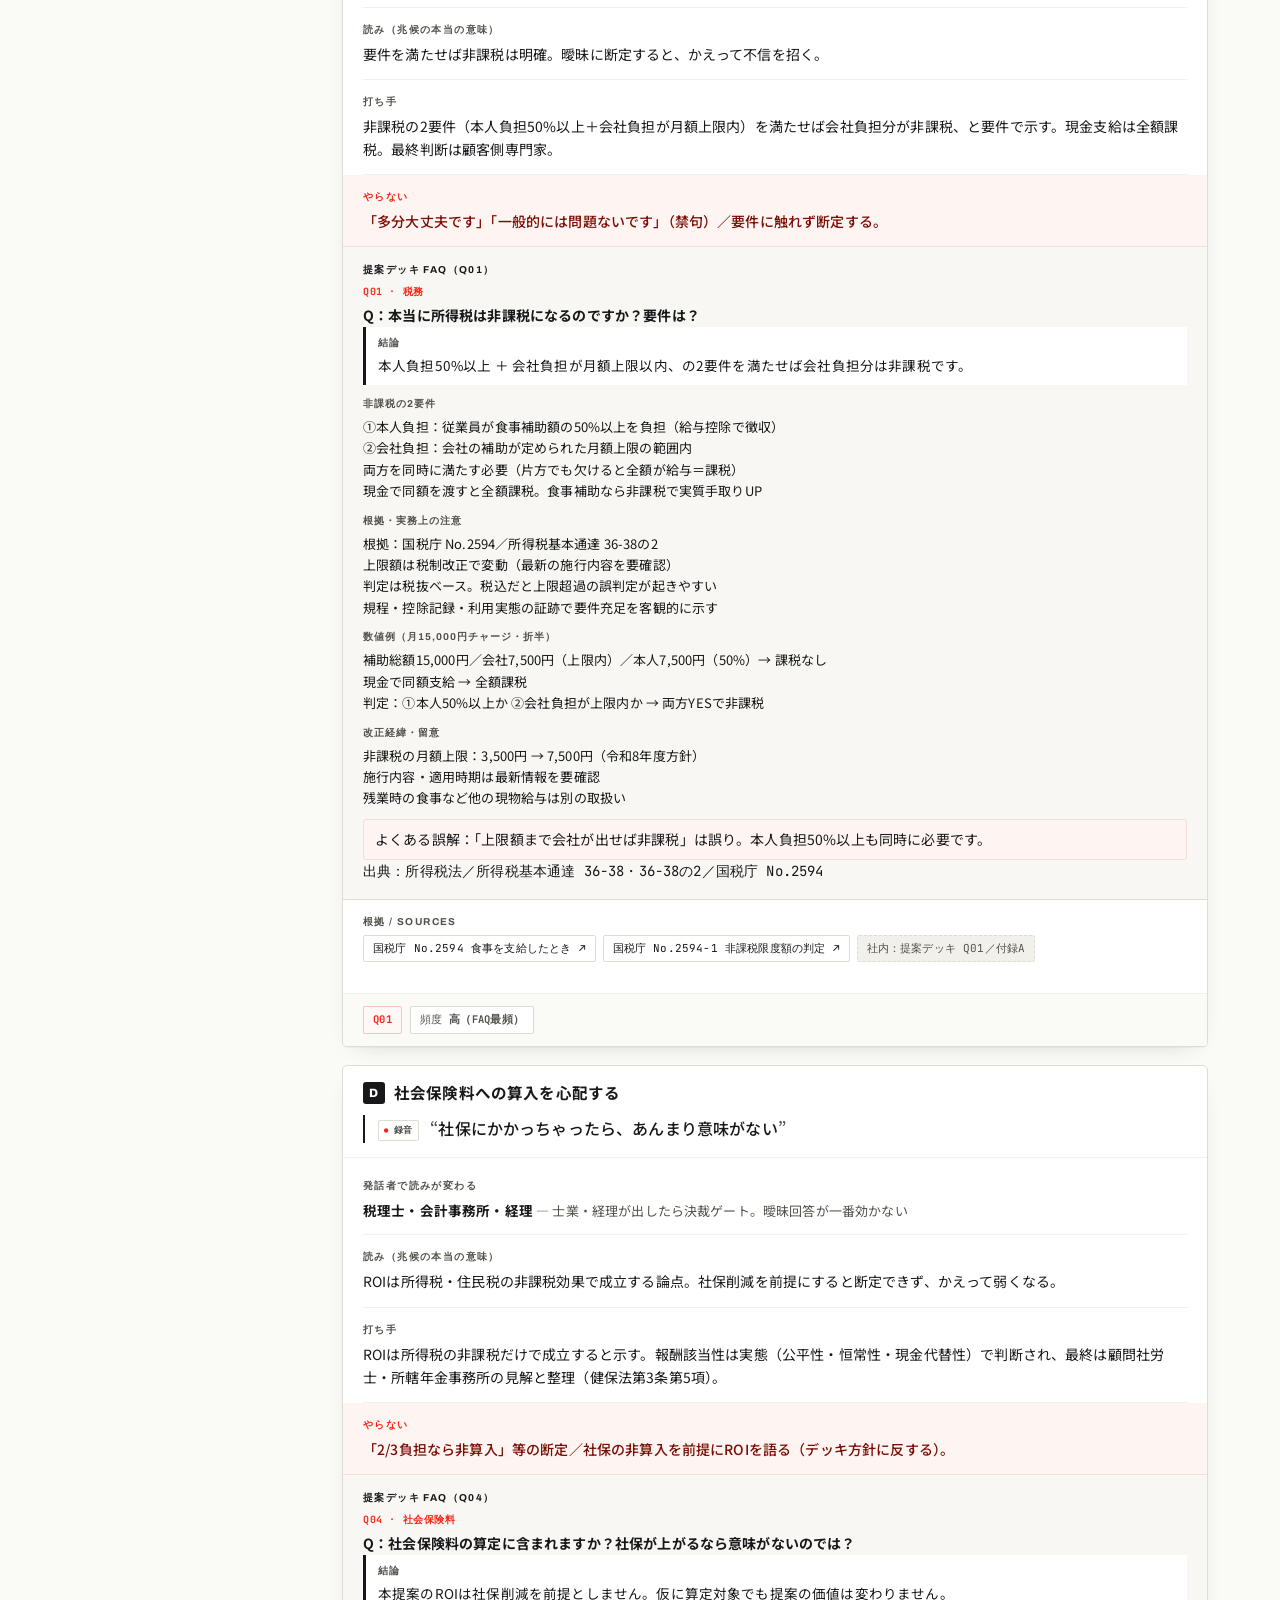
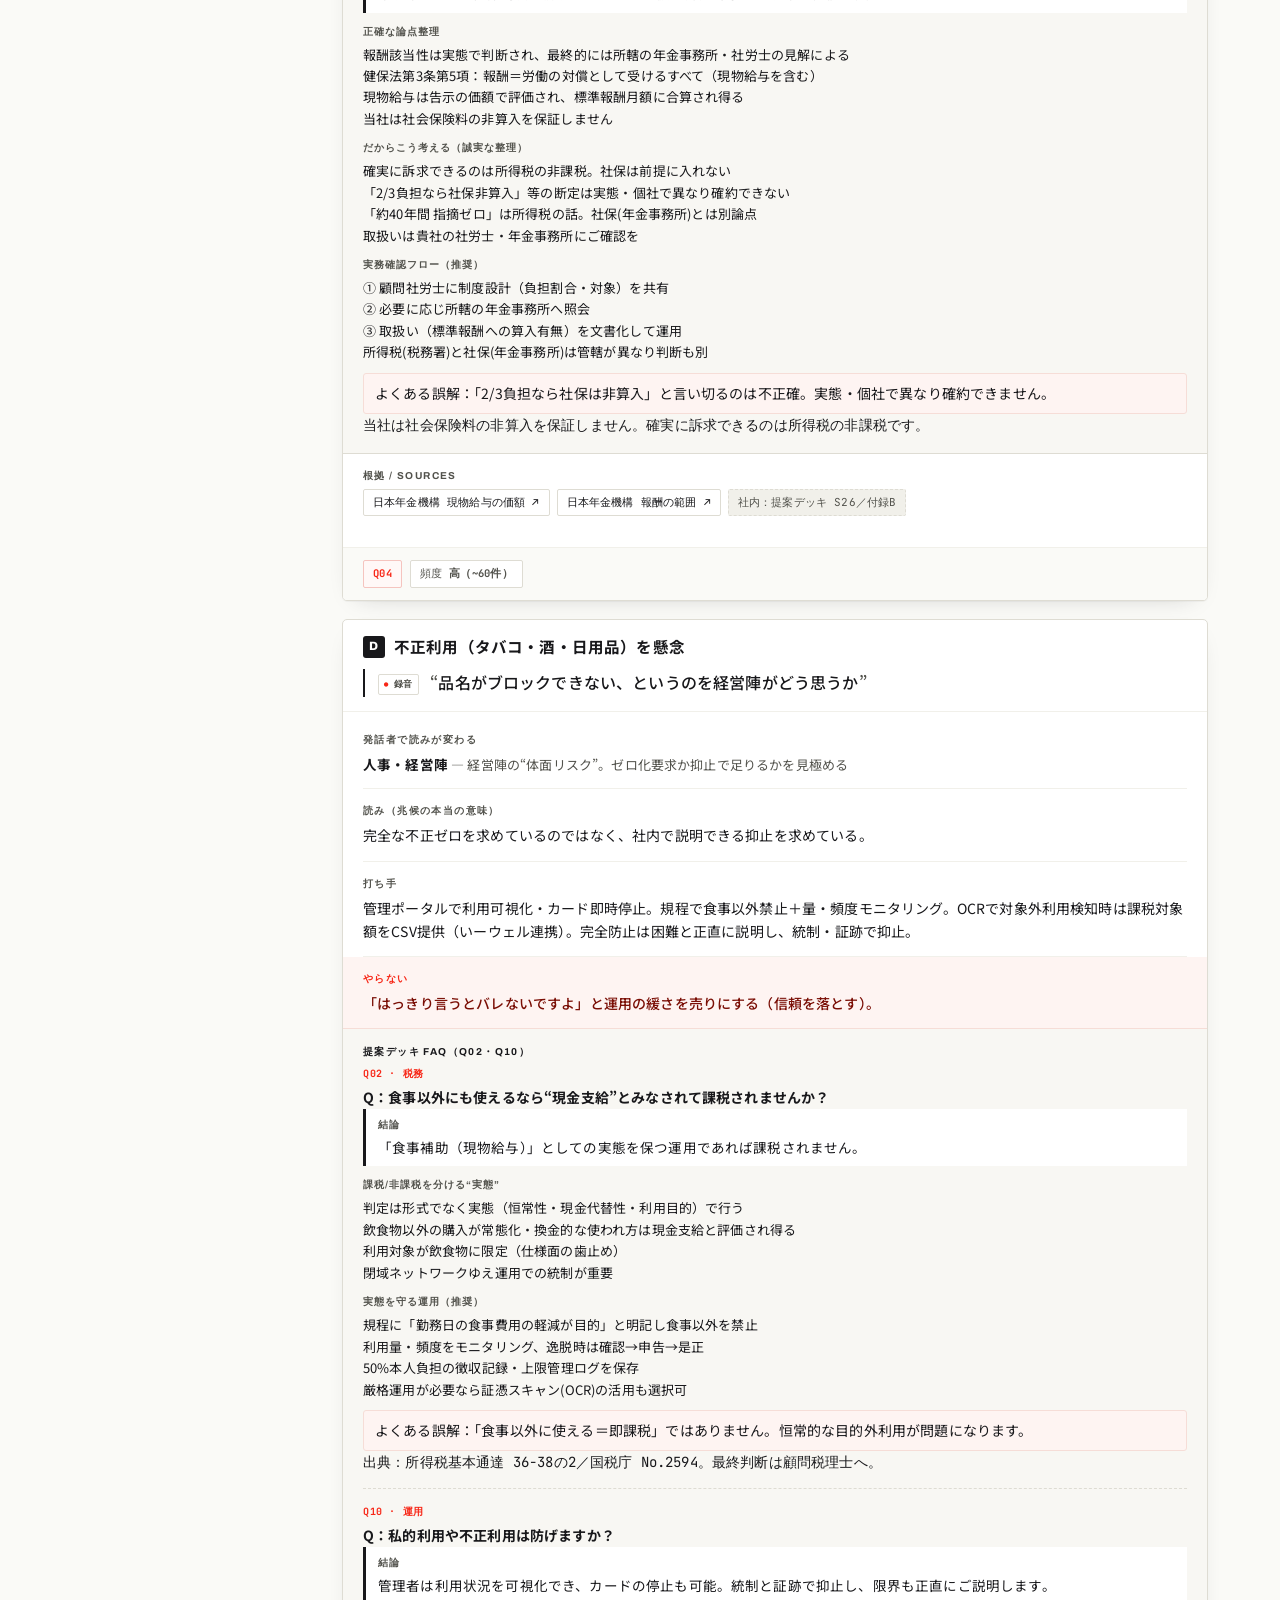
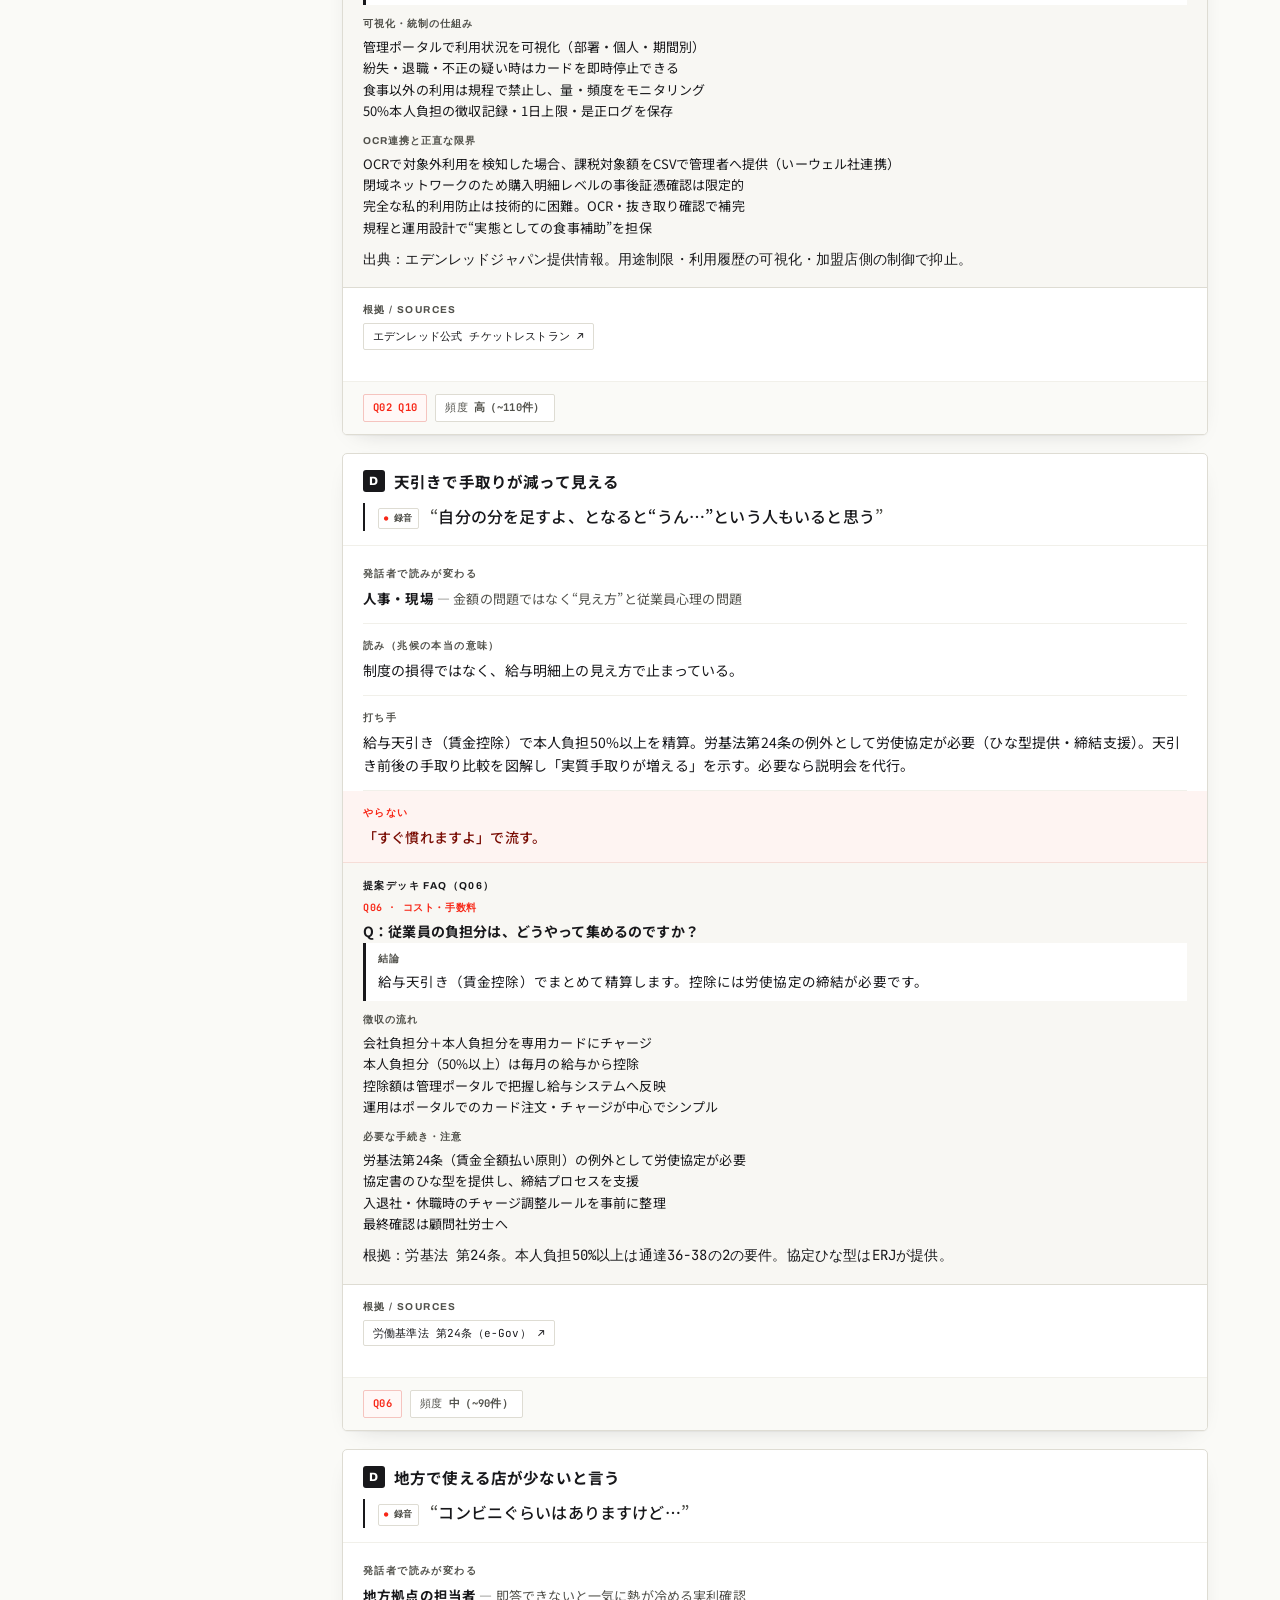
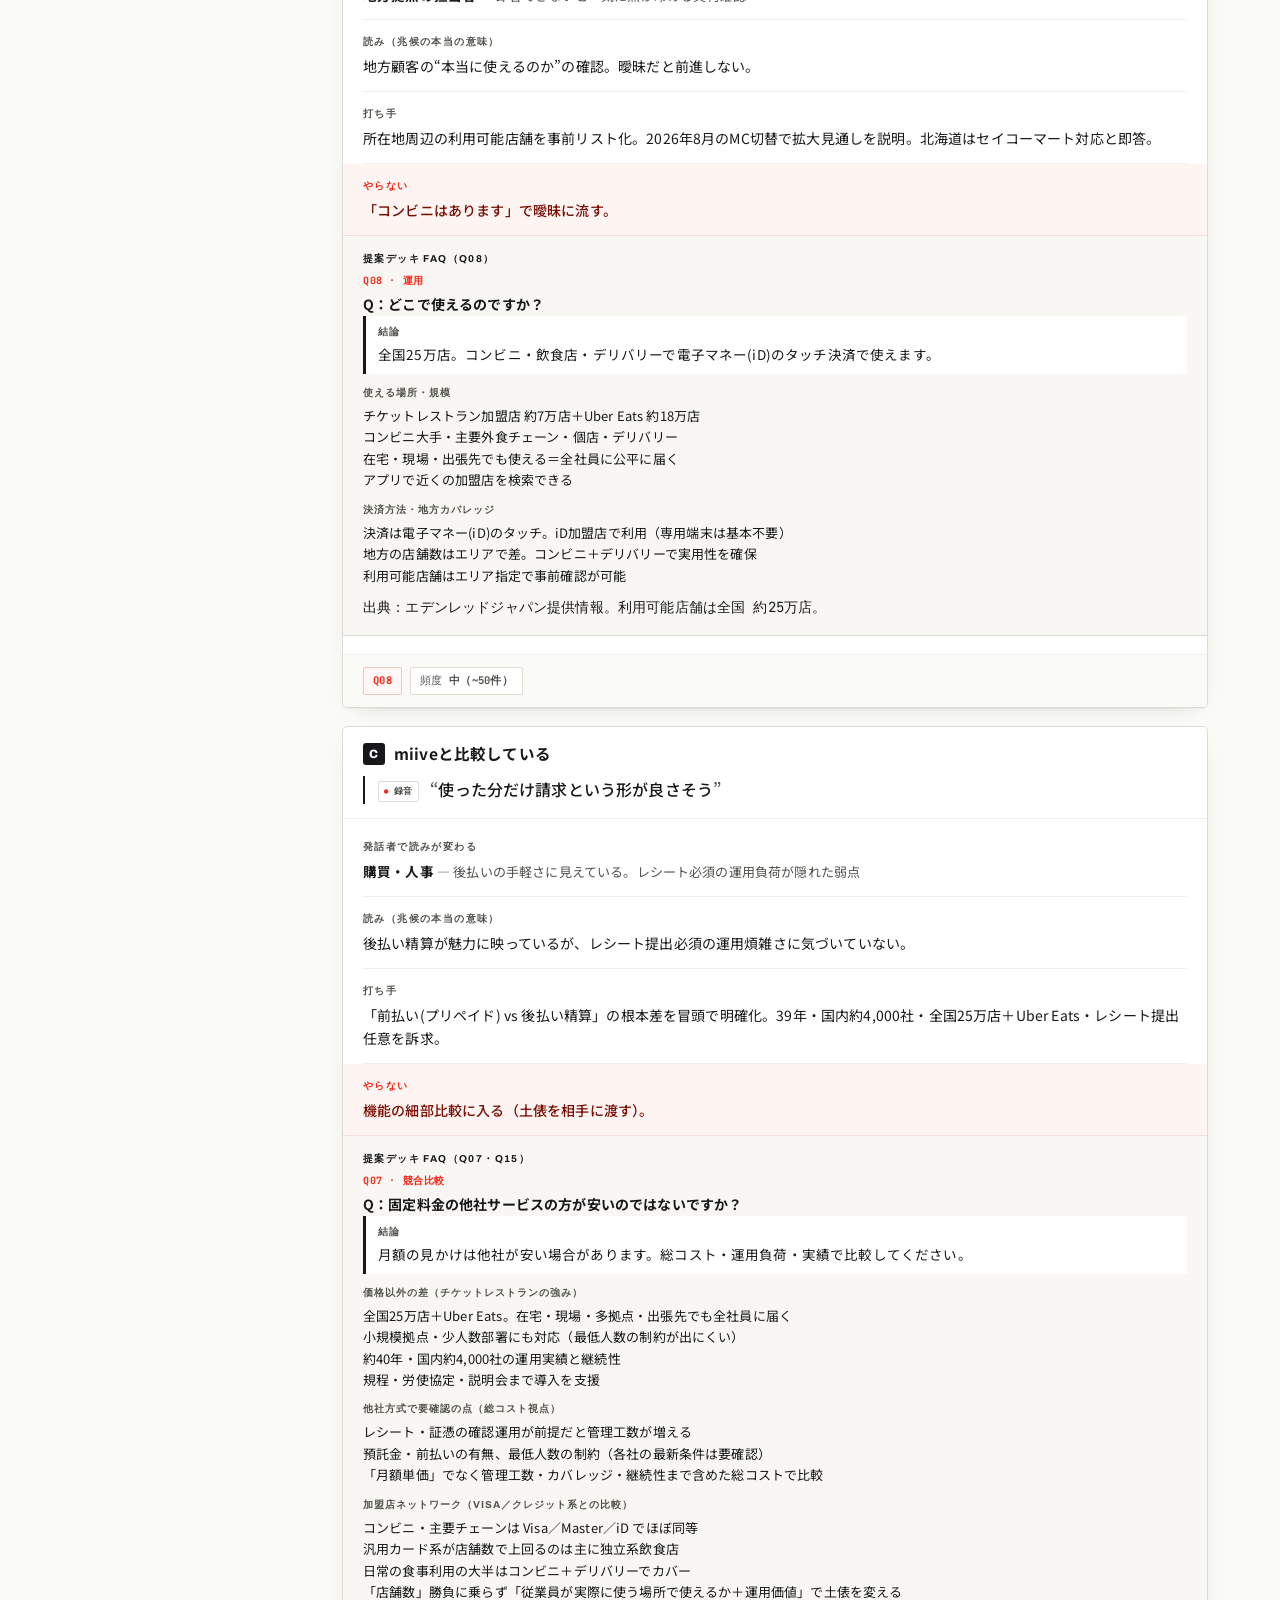
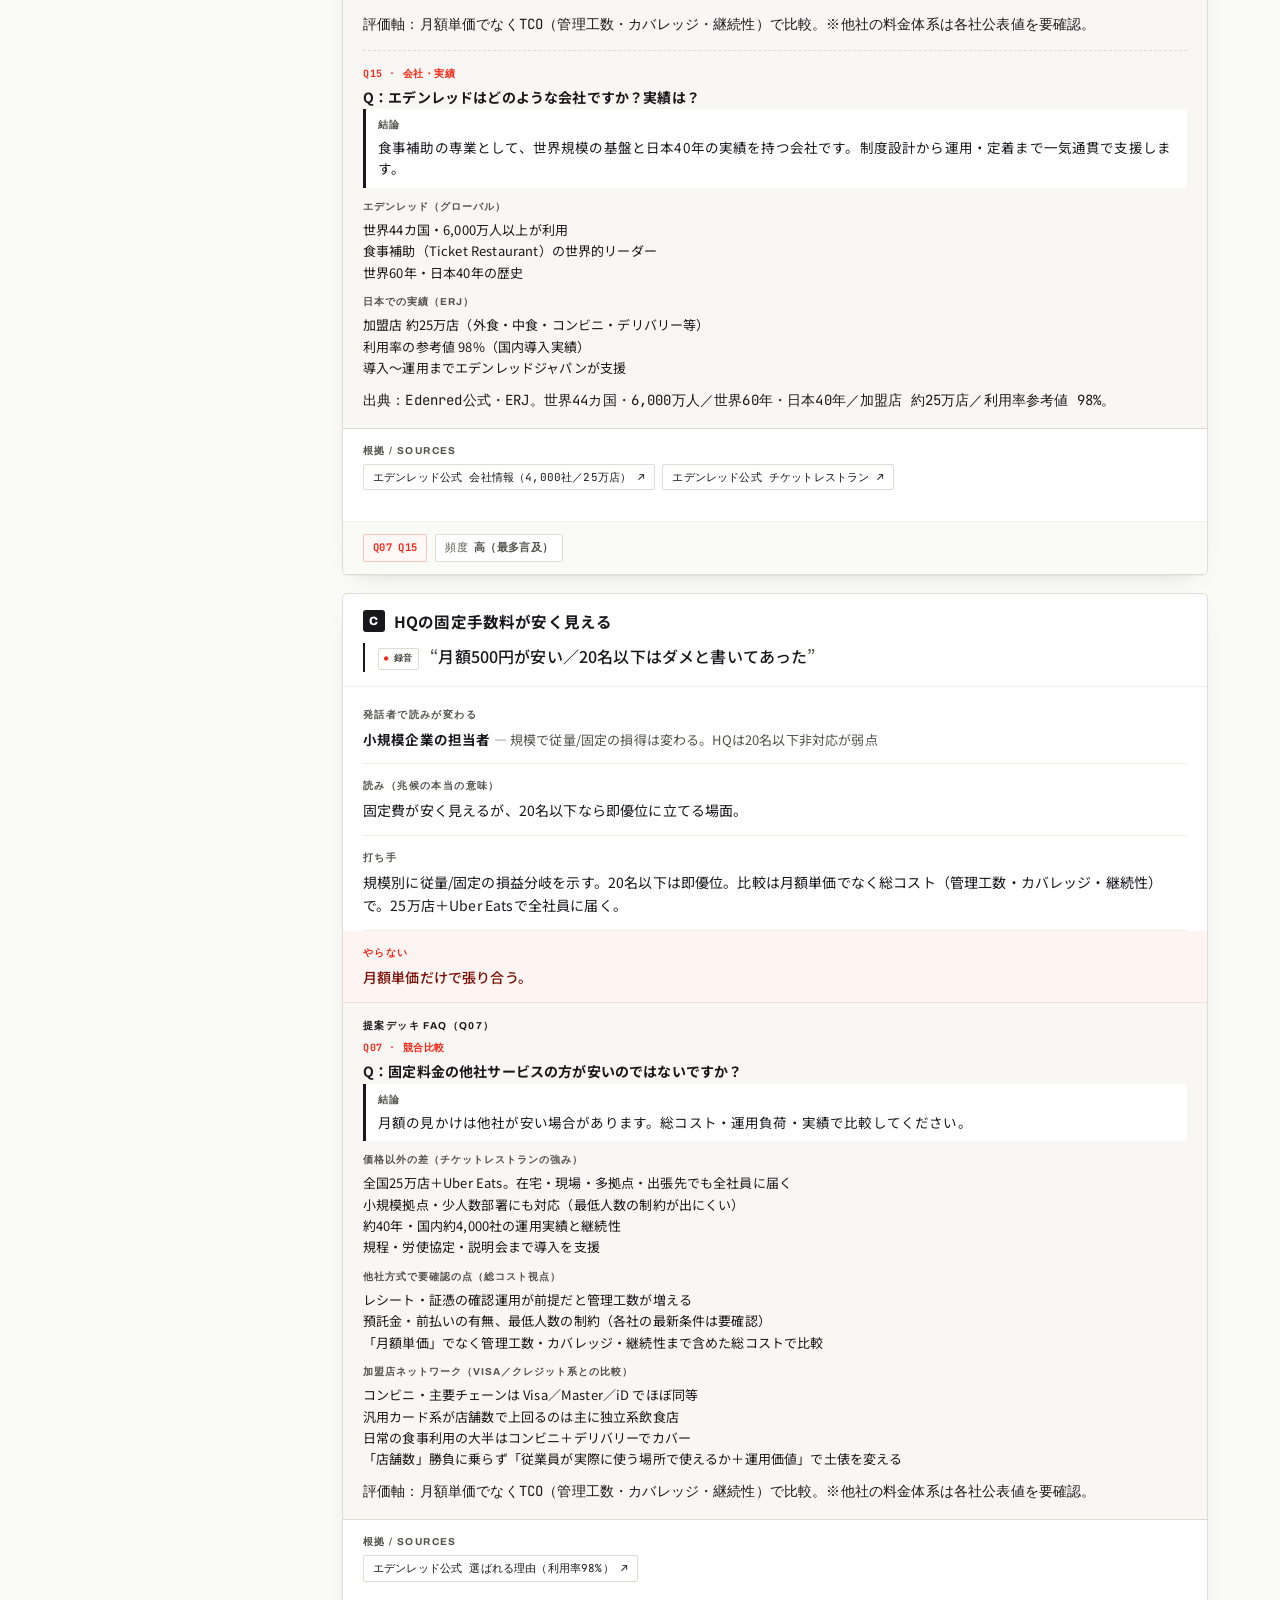
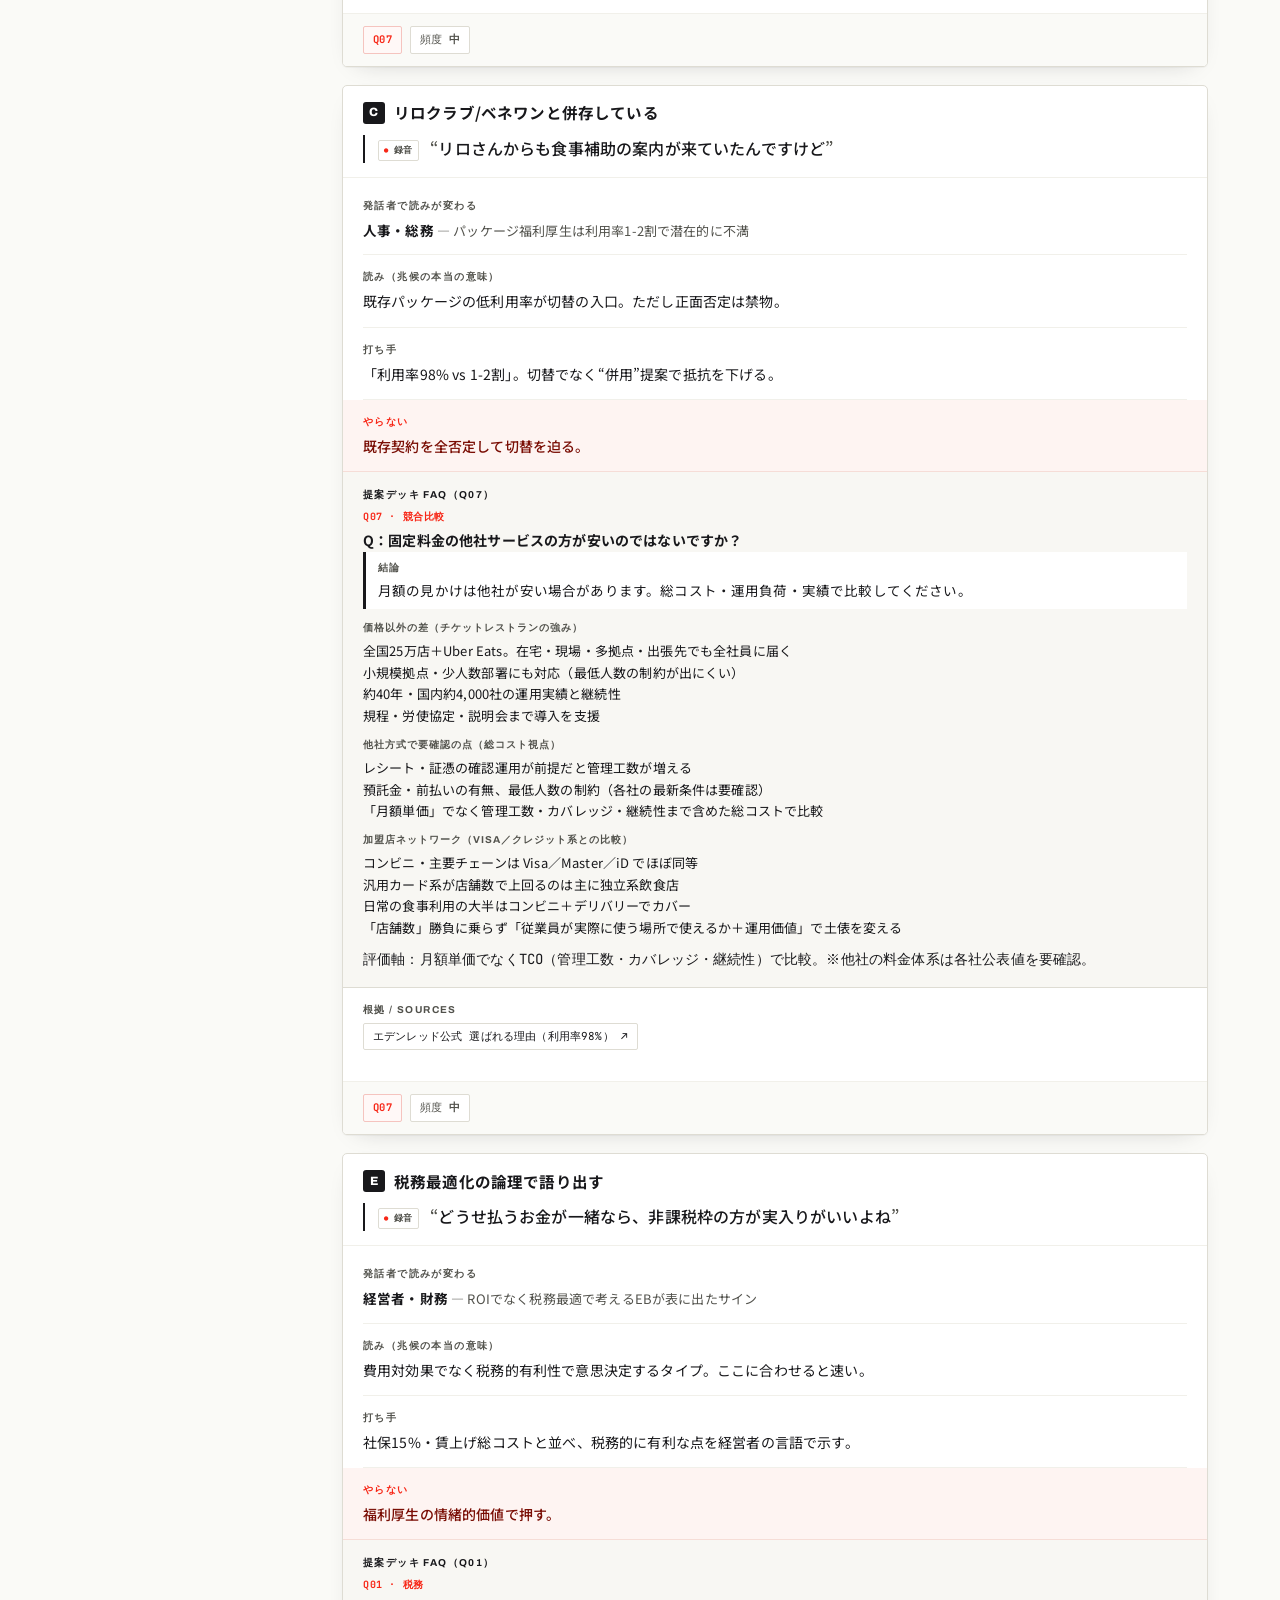
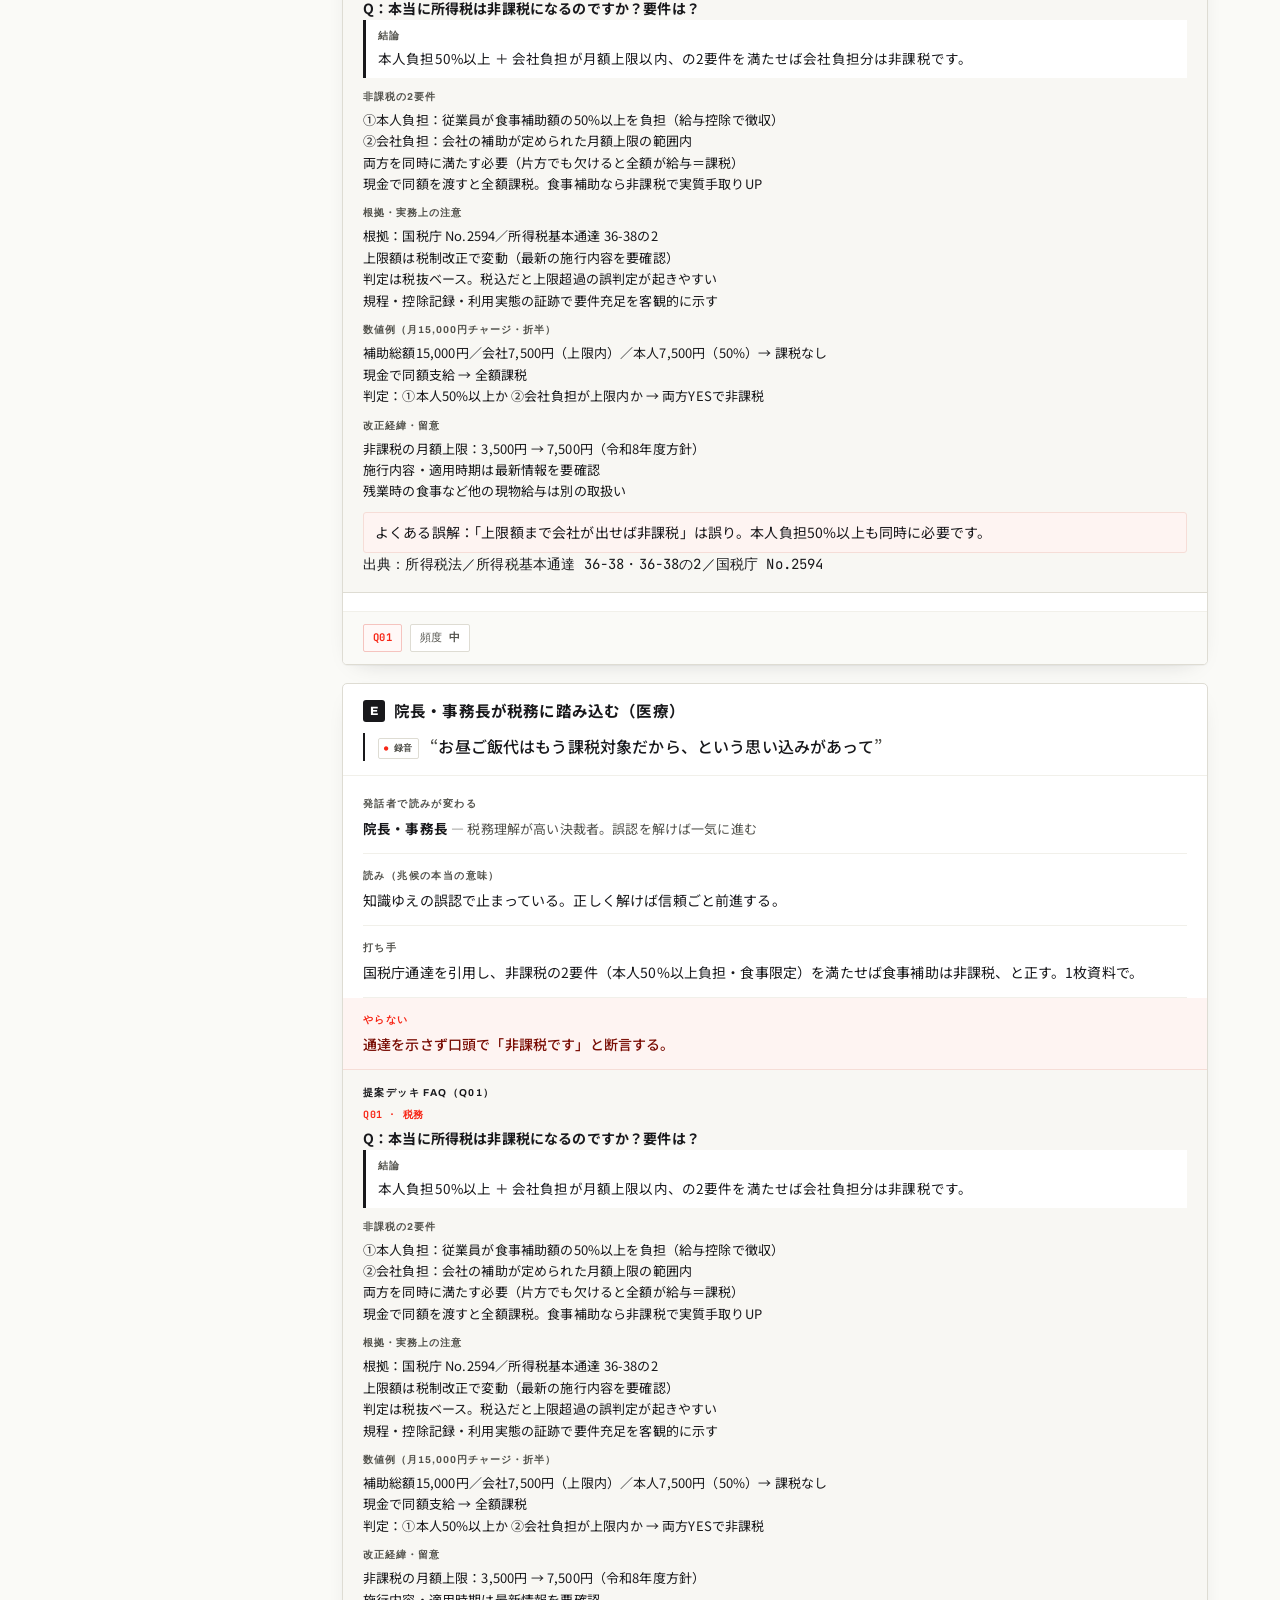
==== commit 74ef1b48: "Integrate merge-deck FAQ Q01-Q15 into playbook cards v0.9. Attach full deck FAQ blocks to 29 cards, " ====
--- a/public/playbook.html
+++ b/public/playbook.html
@@ -152,6 +152,28 @@
   a.src.link:hover{border-color:var(--ink);background:var(--paper-2)}
   a.src.link:focus-visible{outline:2px solid var(--red);outline-offset:2px}
   .src.internal{color:var(--ink-2);background:var(--paper-2);border-style:dashed}
+
+  /* deck FAQ block */
+  .field.faq{background:#F8F7F3;margin:0 -20px;padding:14px 20px 16px;border-bottom:1px solid var(--hair)}
+  .field.faq .flabel{color:var(--ink)}
+  .faq-block+.faq-block{margin-top:14px;padding-top:14px;border-top:1px dashed var(--hair)}
+  .faq-id{font-family:"JetBrains Mono",monospace;font-size:10px;font-weight:700;color:var(--red);
+    letter-spacing:.06em;margin-bottom:4px}
+  .faq-cat{font-size:11px;color:var(--ink-2);margin-bottom:8px}
+  .faq-q{font-size:14px;font-weight:700;margin:0 0 10px;line-height:1.45}
+  .faq-conclusion{background:#fff;border-left:3px solid var(--ink);padding:8px 12px;margin:0 0 10px;
+    font-size:13.5px;line-height:1.6}
+  .faq-conclusion strong{font-family:"Archivo",sans-serif;font-size:10px;letter-spacing:.12em;
+    text-transform:uppercase;display:block;margin-bottom:4px;color:var(--ink-2)}
+  .faq-section{margin:0 0 10px}
+  .faq-section h4{font-family:"Archivo",sans-serif;font-size:10px;font-weight:700;letter-spacing:.1em;
+    text-transform:uppercase;color:var(--ink-2);margin:0 0 4px}
+  .faq-section p{margin:0;font-size:13px;line-height:1.65;color:var(--ink);white-space:pre-line}
+  .faq-misconception{font-size:12.5px;color:var(--maroon);background:#FEF4F2;border:1px solid #f6ddd7;
+    padding:8px 11px;border-radius:3px;margin:0 0 8px;line-height:1.55}
+  .faq-footnote{font-family:"JetBrains Mono",monospace;font-size:10px;color:var(--ink-2);
+    line-height:1.5;margin:0}
+  .pill.faq-ref{color:var(--red);border-color:#f5c4bf;background:#fff8f7}
 </style>
 </head>
 <body>
@@ -191,8 +213,8 @@
 </div>
 
 <footer class="wrap" style="max-width:1180px">
-  <span>第三層＝兆候 × 読み × 打ち手（特に「やらない」）。第一層・第二層は索引化しない。</span>
-  <span>v0.8 ／ 実データ版（FAQ整合・根拠リンク・FAQ頻度順ソート）</span>
+  <span>第三層＝兆候 × 読み × 打ち手（特に「やらない」）。提案デッキ FAQ Q01–Q15 統合（v0.9）。</span>
+  <span>v0.9 ／ マージ版PPTX FAQ</span>
 </footer>
 
 <script>
@@ -260,6 +282,35 @@
     b.onclick = ()=>{ active = (active===s.key? "ALL" : s.key); render(); };
     spineEl.appendChild(b);
   });
+}
+
+function esc(s){ return String(s??'').replace(/&/g,'&amp;').replace(/</g,'&lt;').replace(/>/g,'&gt;'); }
+
+function faqOneHTML(f){
+  if(!f) return '';
+  const sections = (f.sections||[]).map(s=>`
+    <div class="faq-section">
+      <h4>${esc(s.title)}</h4>
+      <p>${esc(s.body)}</p>
+    </div>`).join('');
+  return `<div class="faq-block">
+    <div class="faq-id">${esc(f.id)} · ${esc(f.category)}</div>
+    <p class="faq-q">Q：${esc(f.question)}</p>
+    <div class="faq-conclusion"><strong>結論</strong>${esc(f.conclusion)}</div>
+    ${sections}
+    ${f.misconception?`<p class="faq-misconception">よくある誤解：${esc(f.misconception)}</p>`:''}
+    ${f.footnote?`<p class="faq-footnote">${esc(f.footnote)}</p>`:''}
+  </div>`;
+}
+
+function faqHTML(c){
+  if(!c.faq) return '';
+  const blocks = Array.isArray(c.faq) ? c.faq.map(faqOneHTML).join('') : faqOneHTML(c.faq);
+  const ids = c.faqIds?.length ? c.faqIds.join('・') : (Array.isArray(c.faq)?c.faq.map(f=>f.id).join('・'):c.faq.id);
+  return `<div class="field faq">
+    <div class="flabel">提案デッキ FAQ（${esc(ids)}）</div>
+    ${blocks}
+  </div>`;
 }
 
 function cardHTML(c, rank){
@@ -303,9 +354,11 @@
         <div class="flabel">やらない</div>
         <p>${c.dont}</p>
       </div>
+      ${faqHTML(c)}
       ${srcBlock}
     </div>
     <div class="meta">
+      ${c.faqIds?.length?`<span class="pill faq-ref">${c.faqIds.join(' ')}</span>`:''}
       ${rankBadge}
       <span class="pill freq">${c.freq}</span>
     </div>
@@ -317,7 +370,11 @@
   let list = CARDS.filter(c=>{
     if(active!=="ALL" && c.shelf!==active) return false;
     if(query){
-      const hay = (c.scene+c.quote+c.read+c.doIt+c.dont+c.speaker).toLowerCase();
+      const faqList = c.faq ? (Array.isArray(c.faq) ? c.faq : [c.faq]) : [];
+      const faqHay = faqList.map(f=>
+        [f.question,f.conclusion,f.misconception,f.footnote,...(f.sections||[]).flatMap(s=>[s.title,s.body])].join(' ')
+      ).join(' ');
+      const hay = (c.scene+c.quote+c.read+c.doIt+c.dont+c.speaker+faqHay).toLowerCase();
       if(!hay.includes(query)) return false;
     }
     return true;
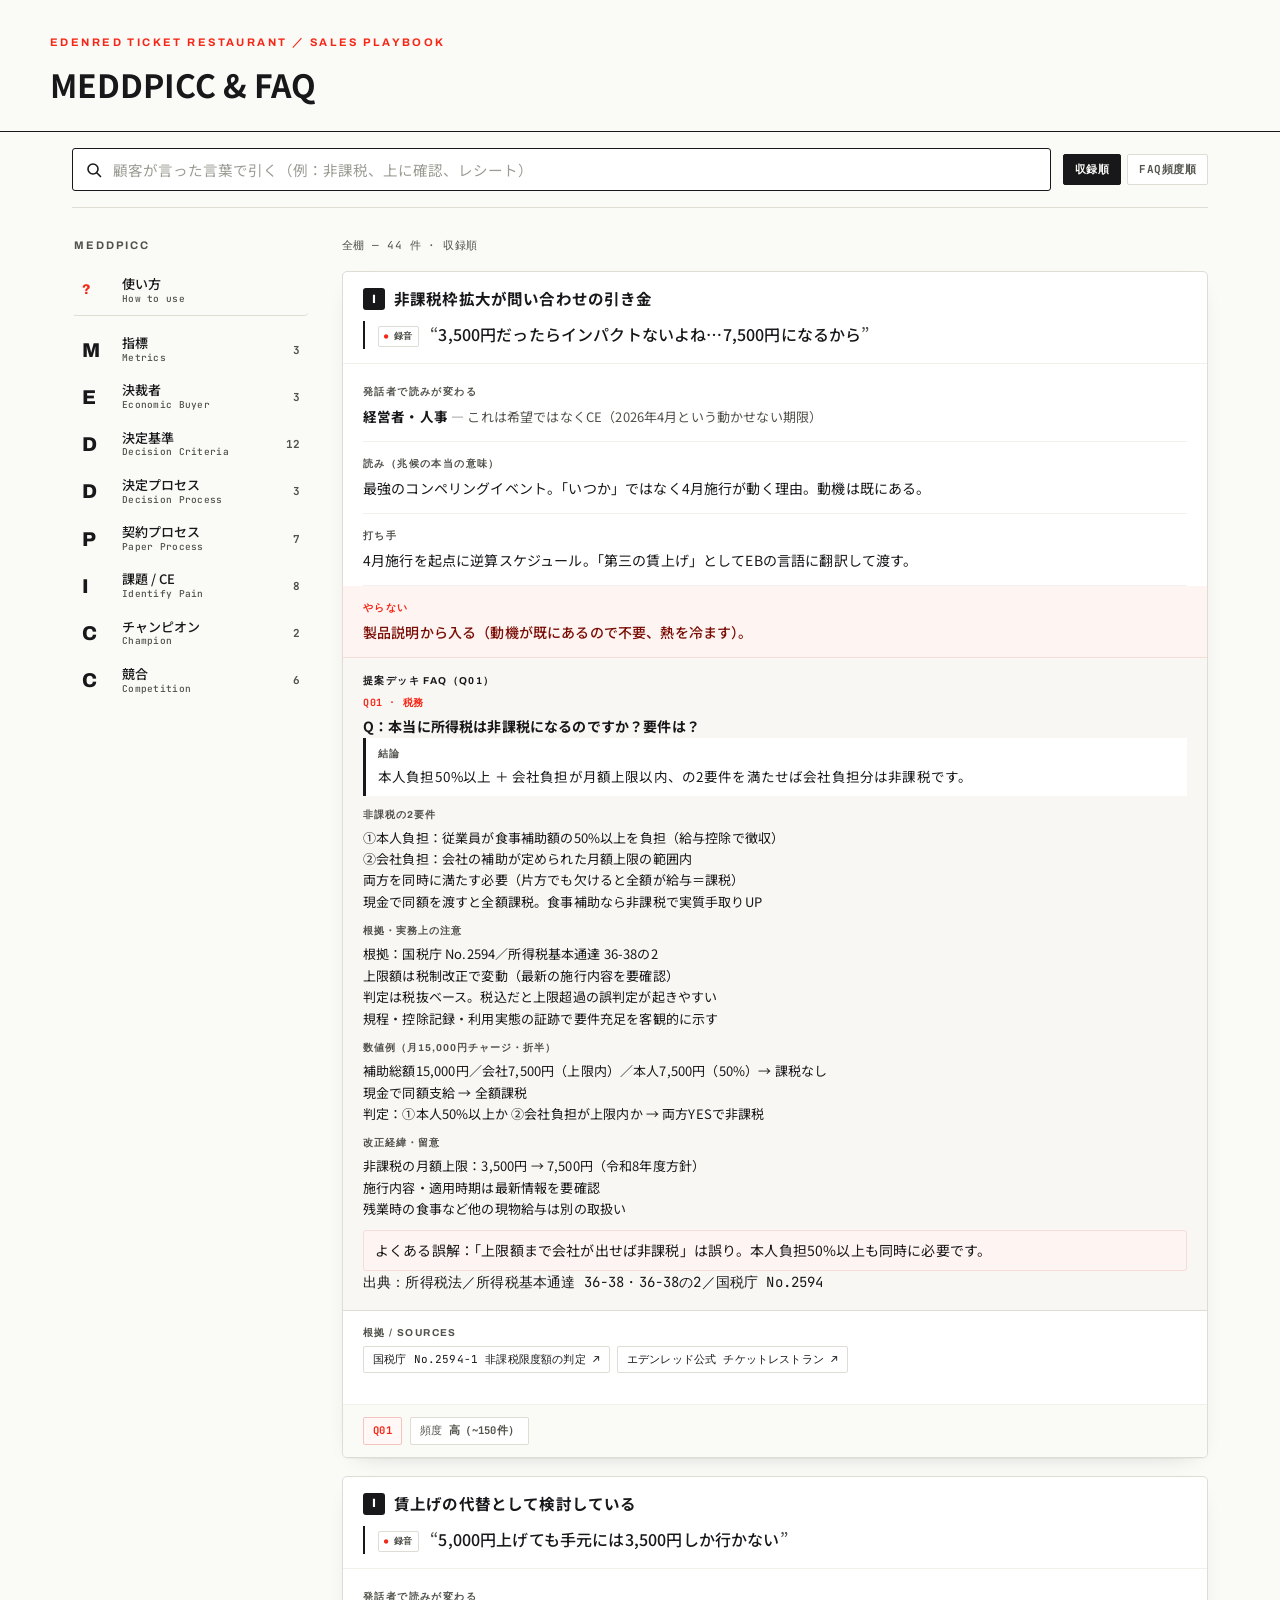
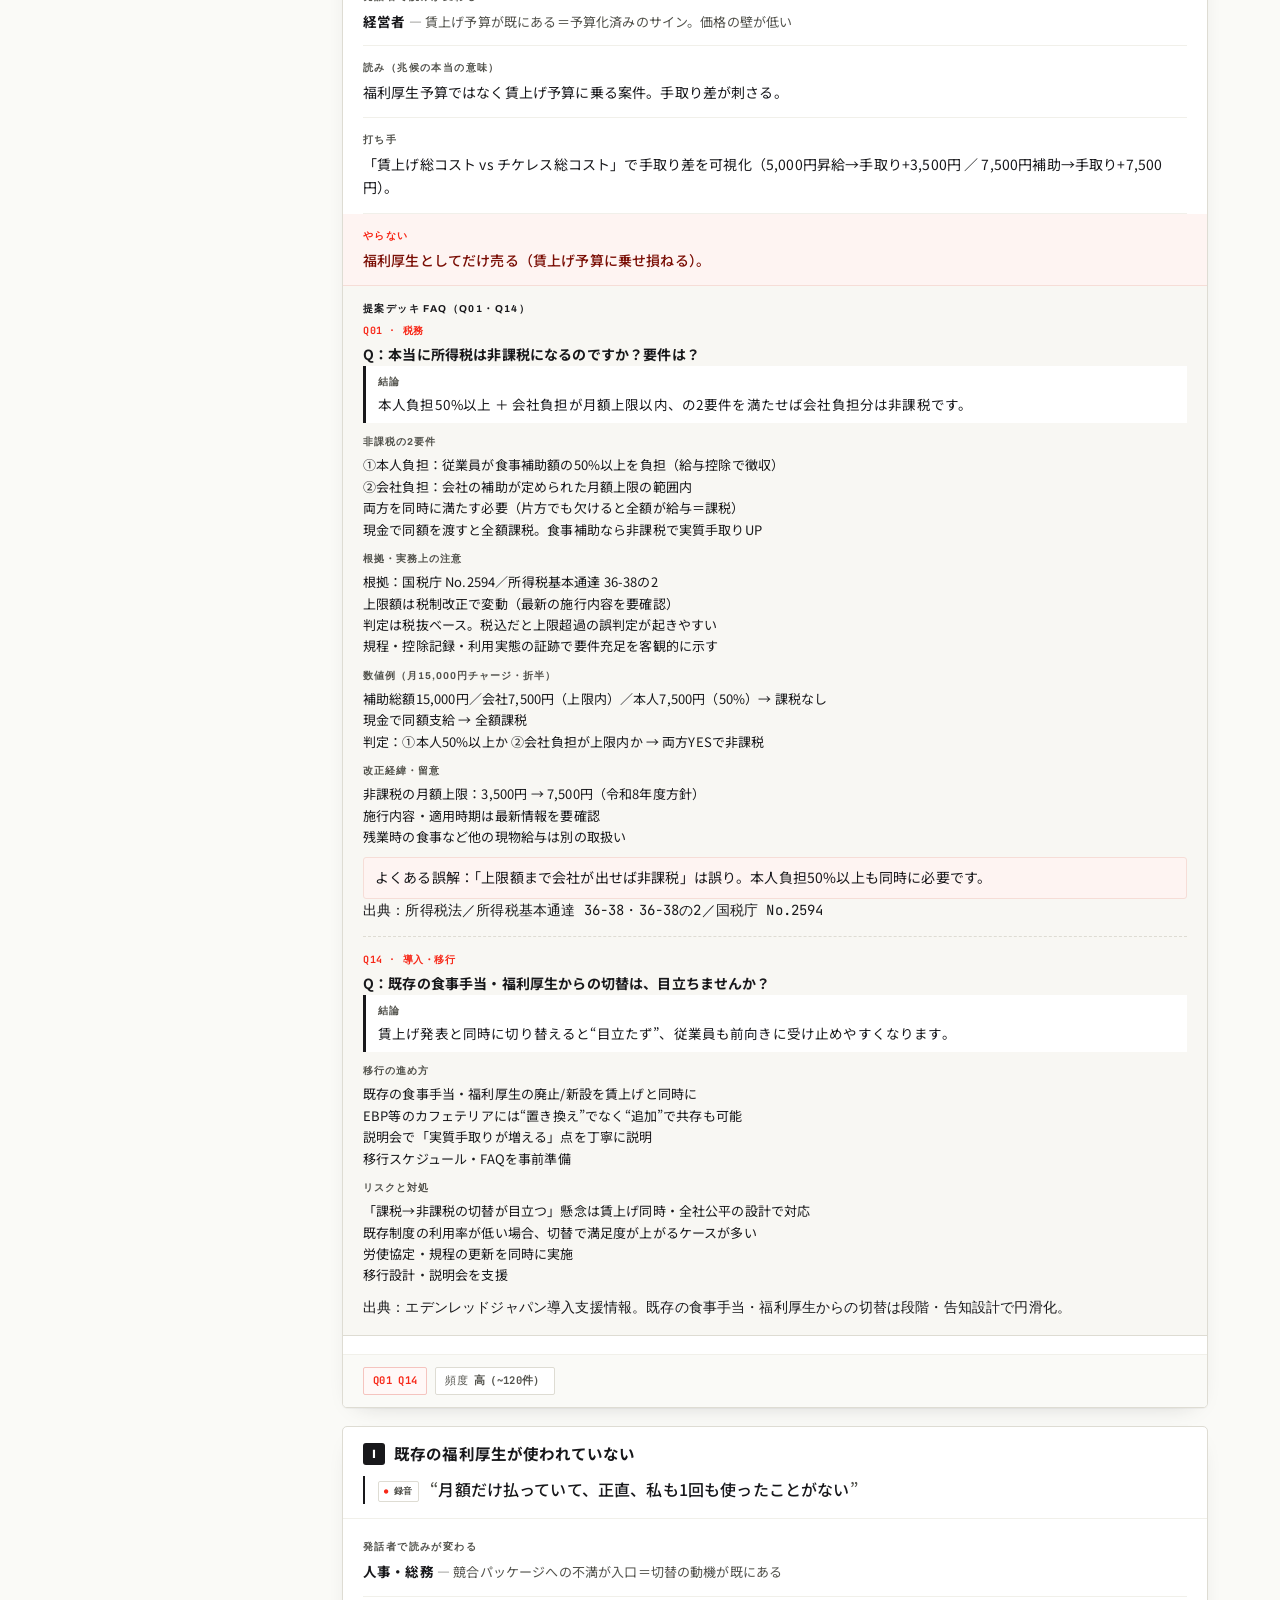
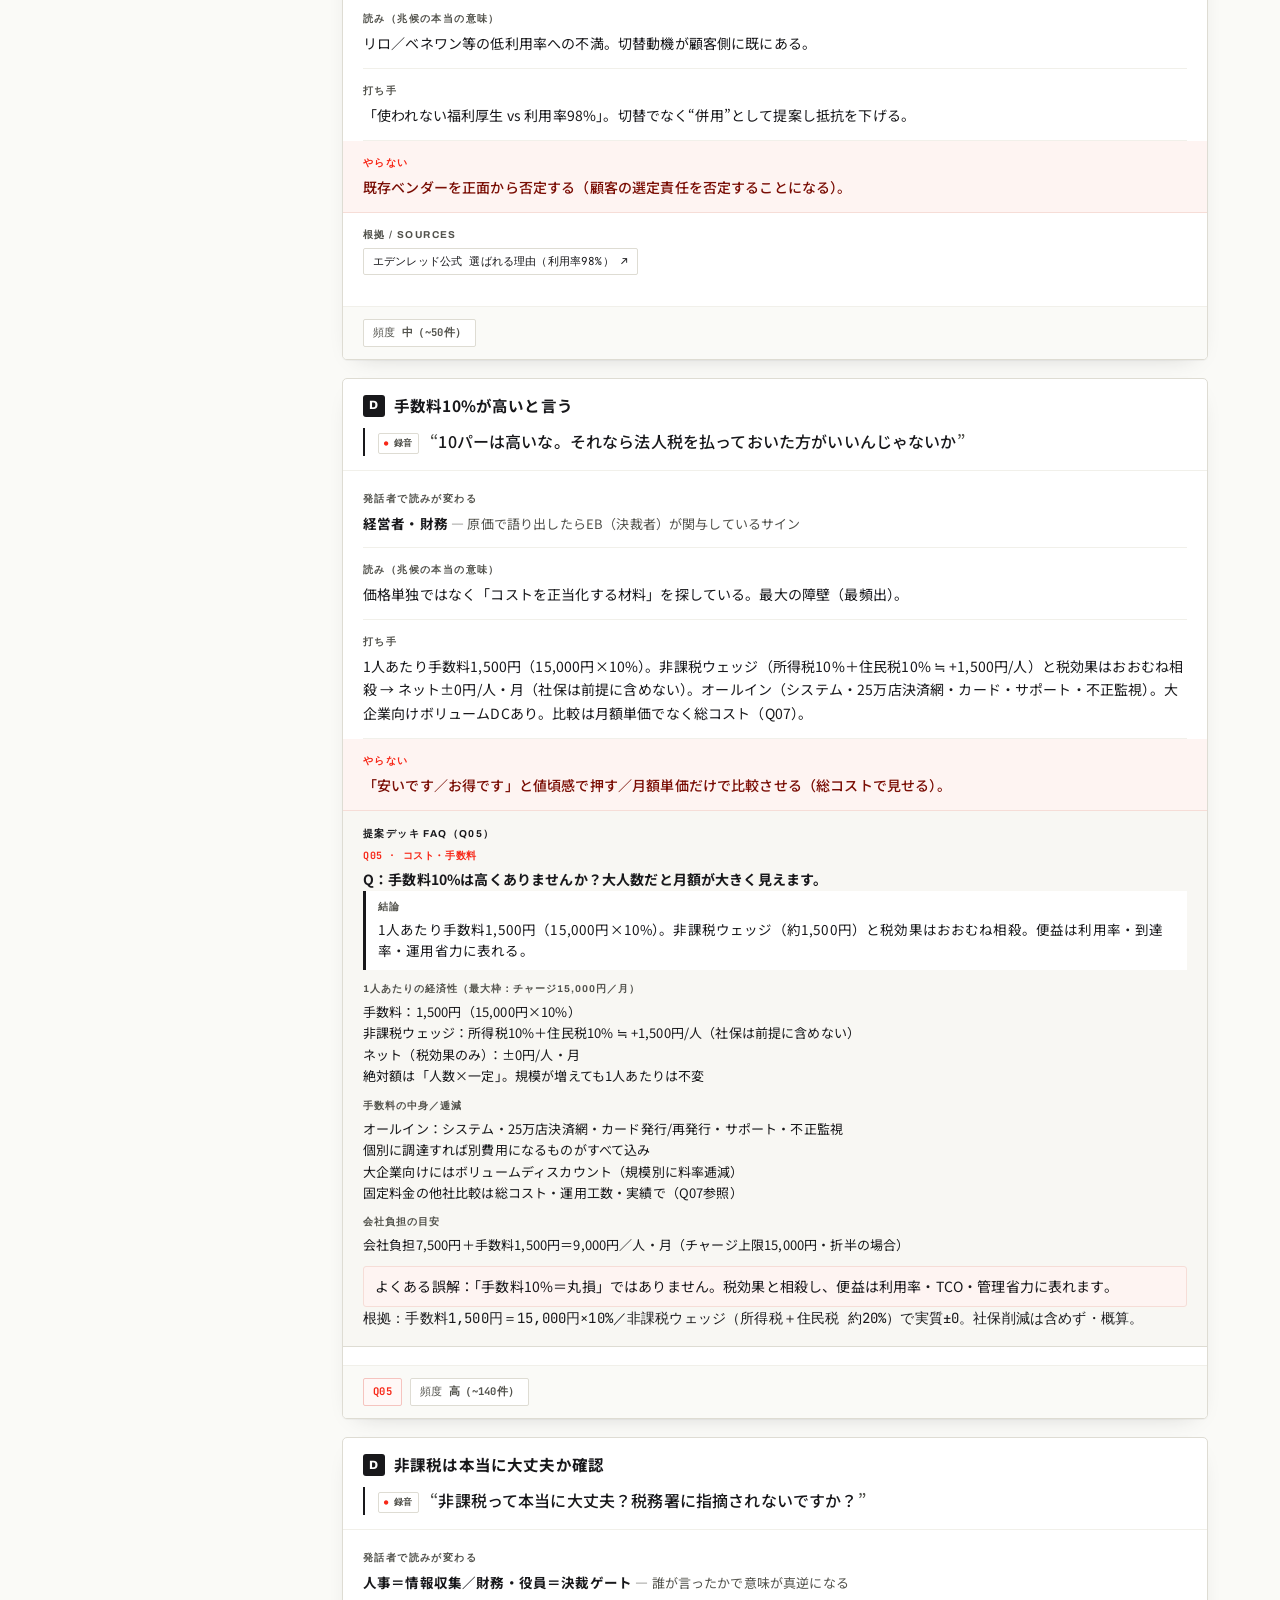
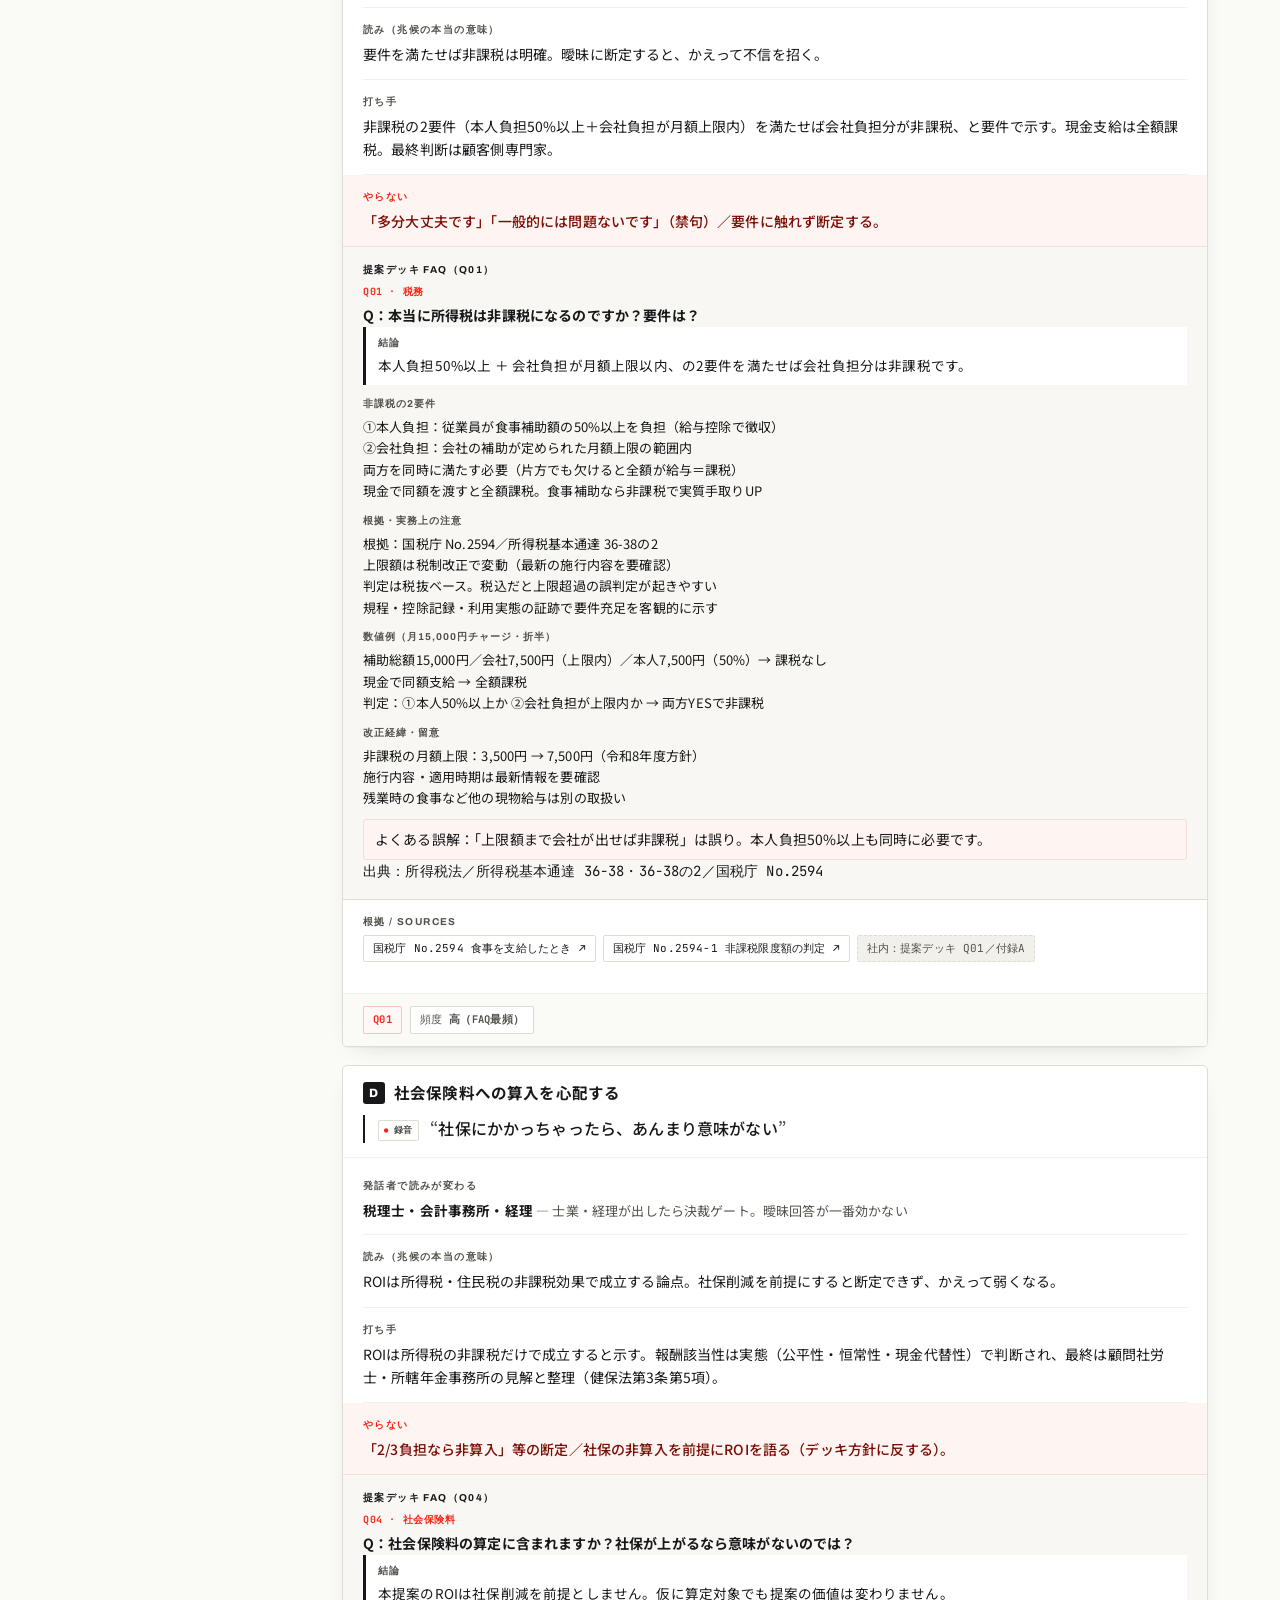
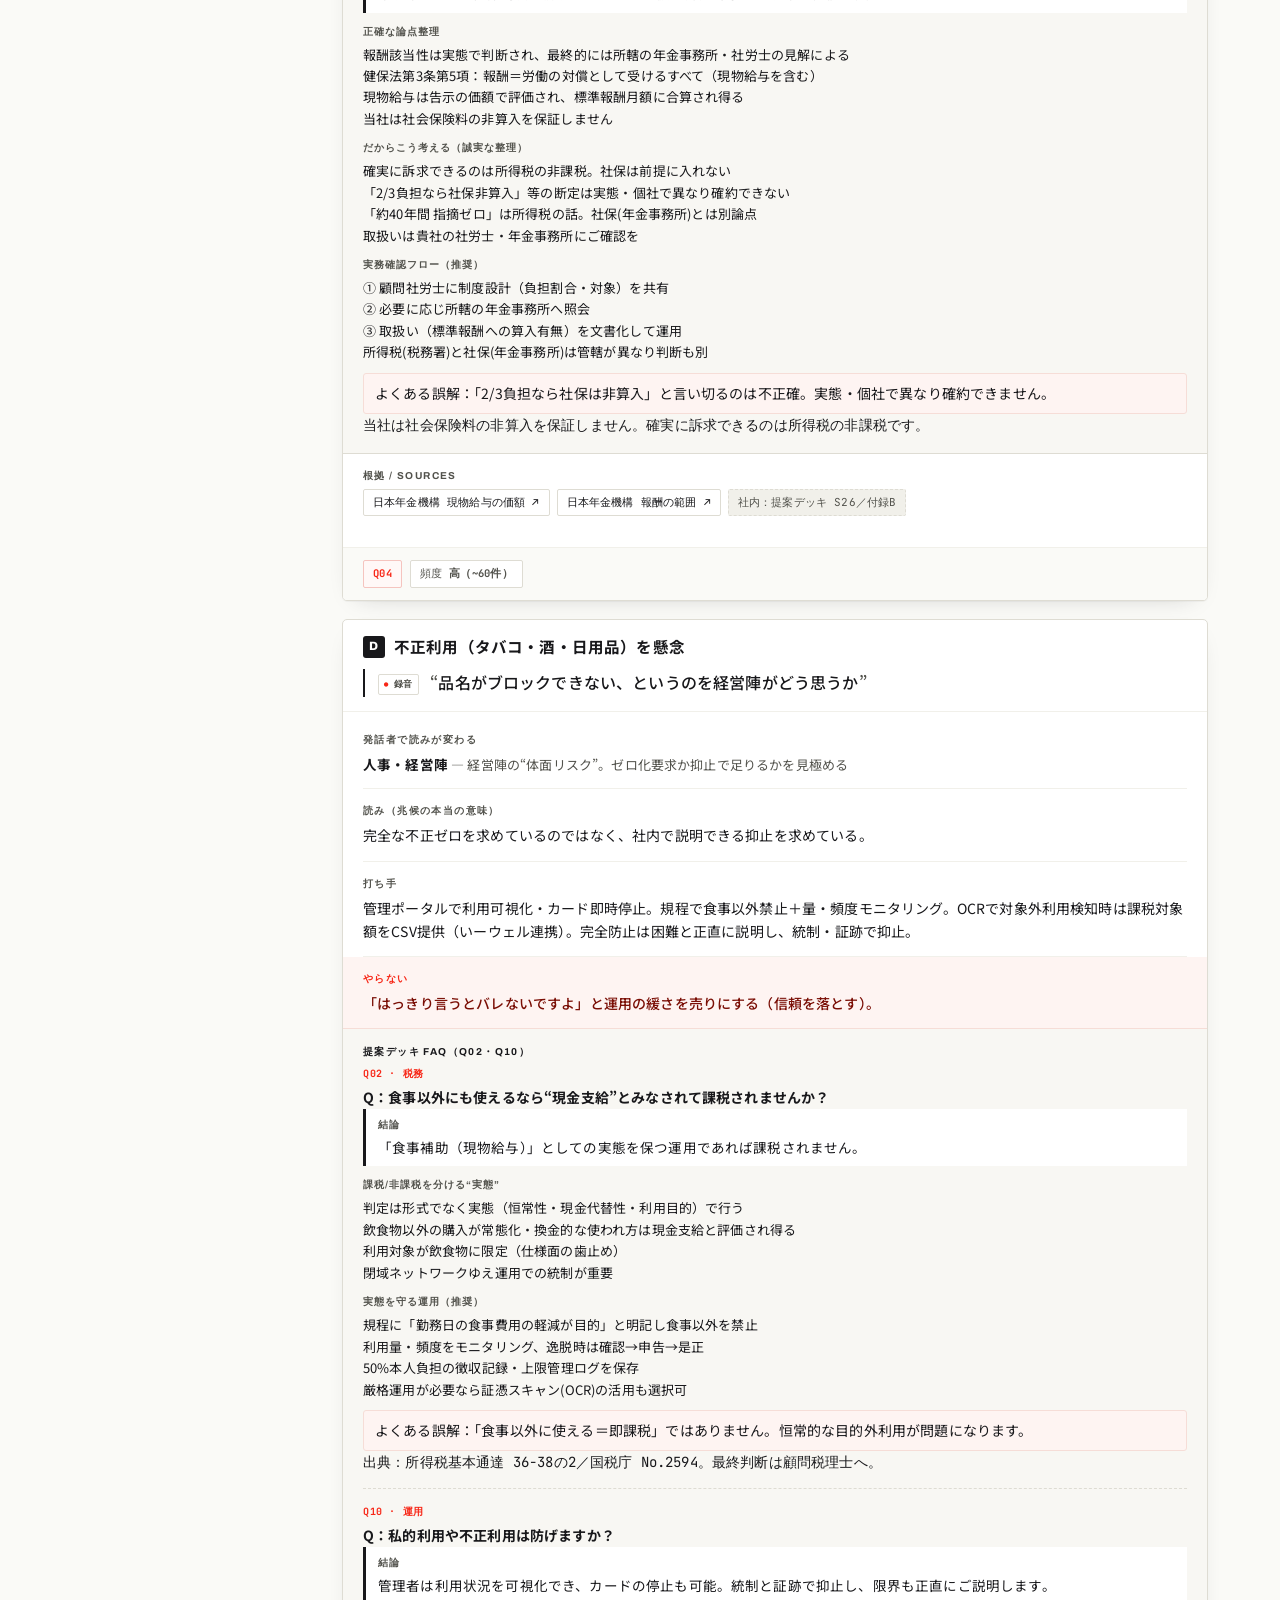
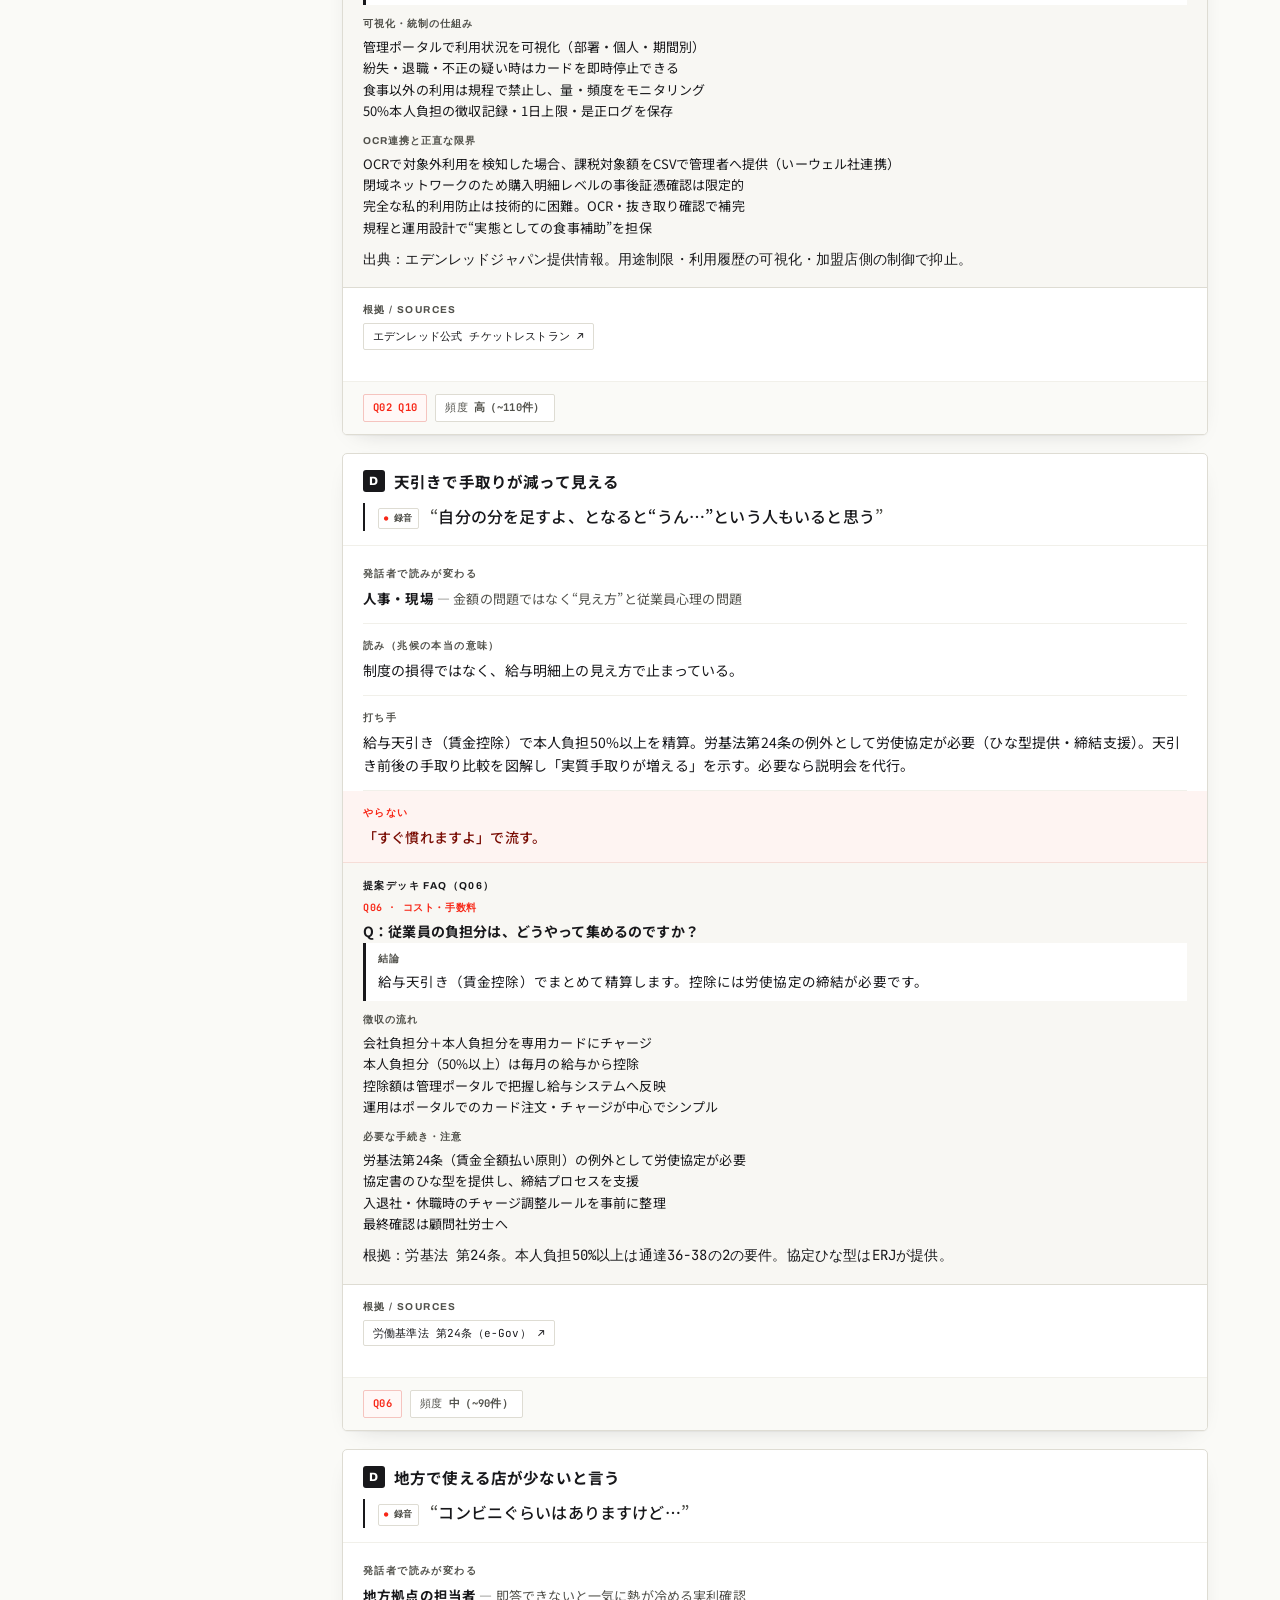
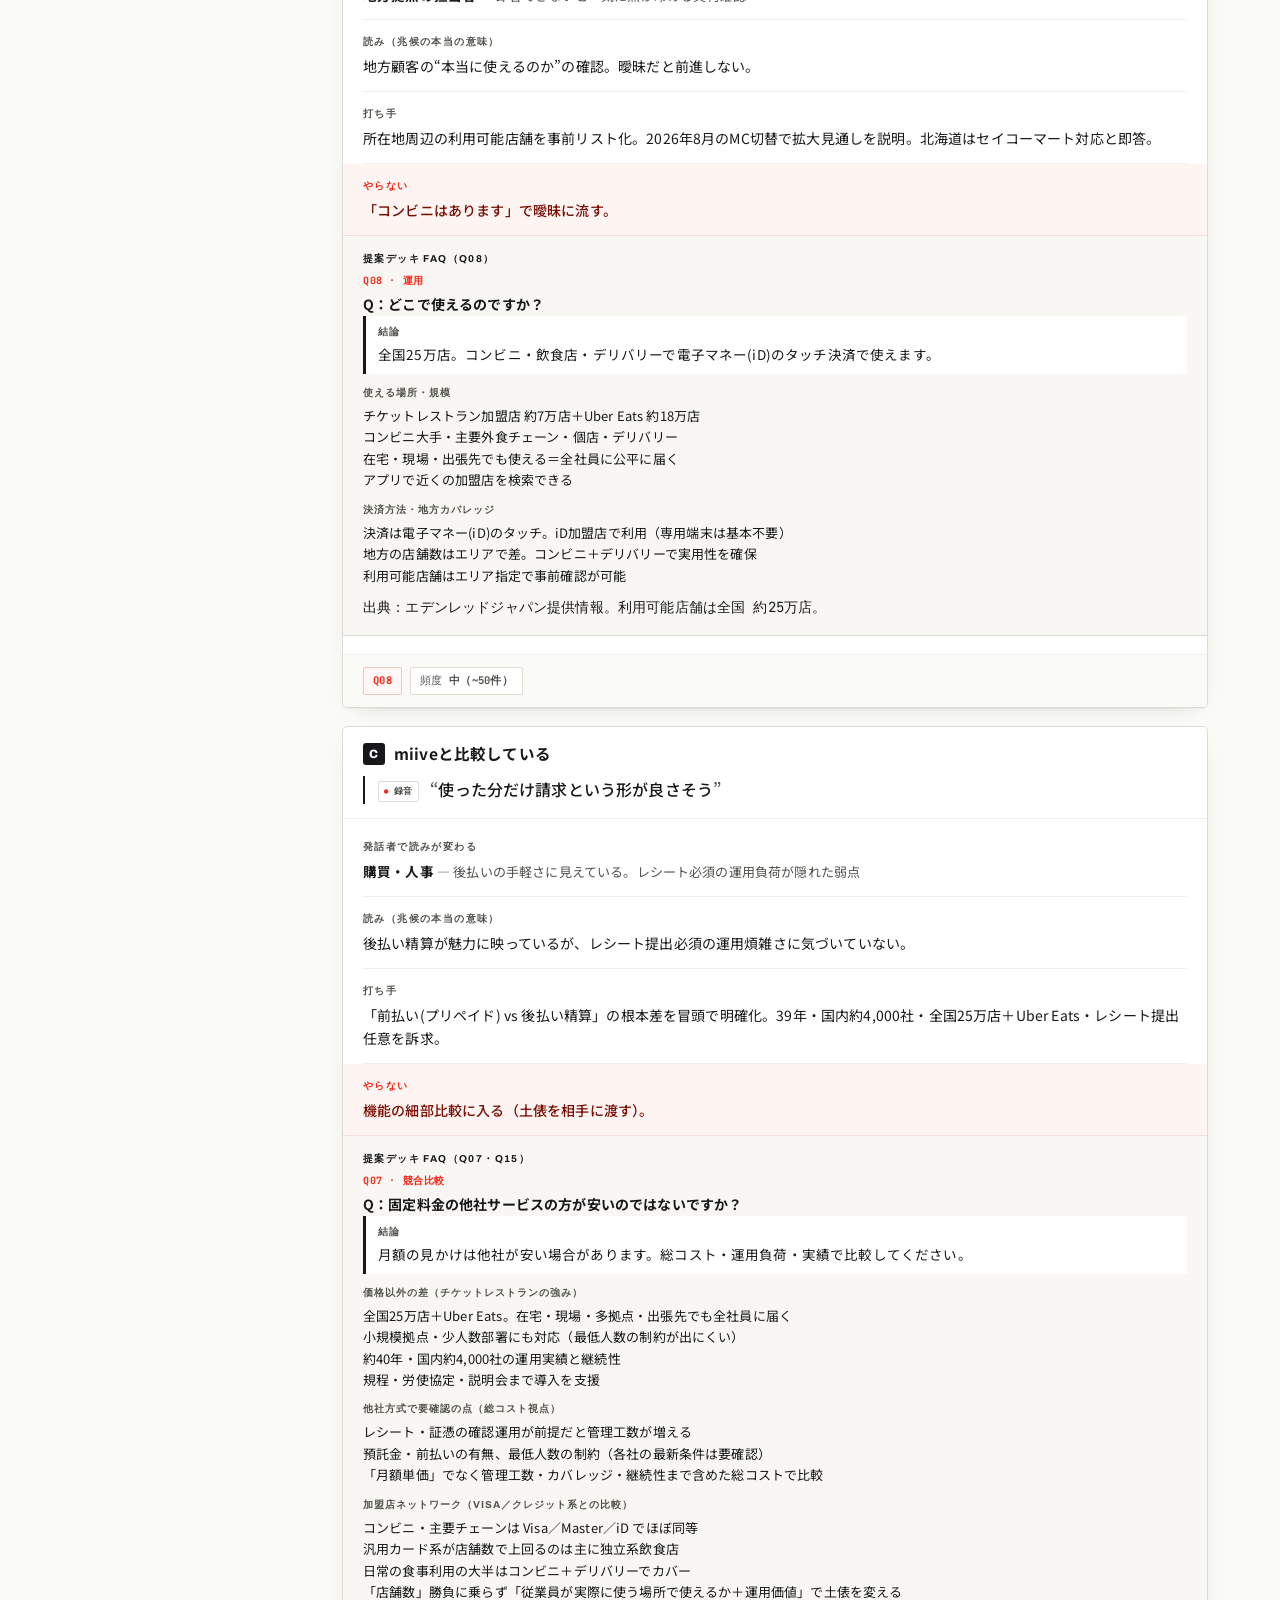
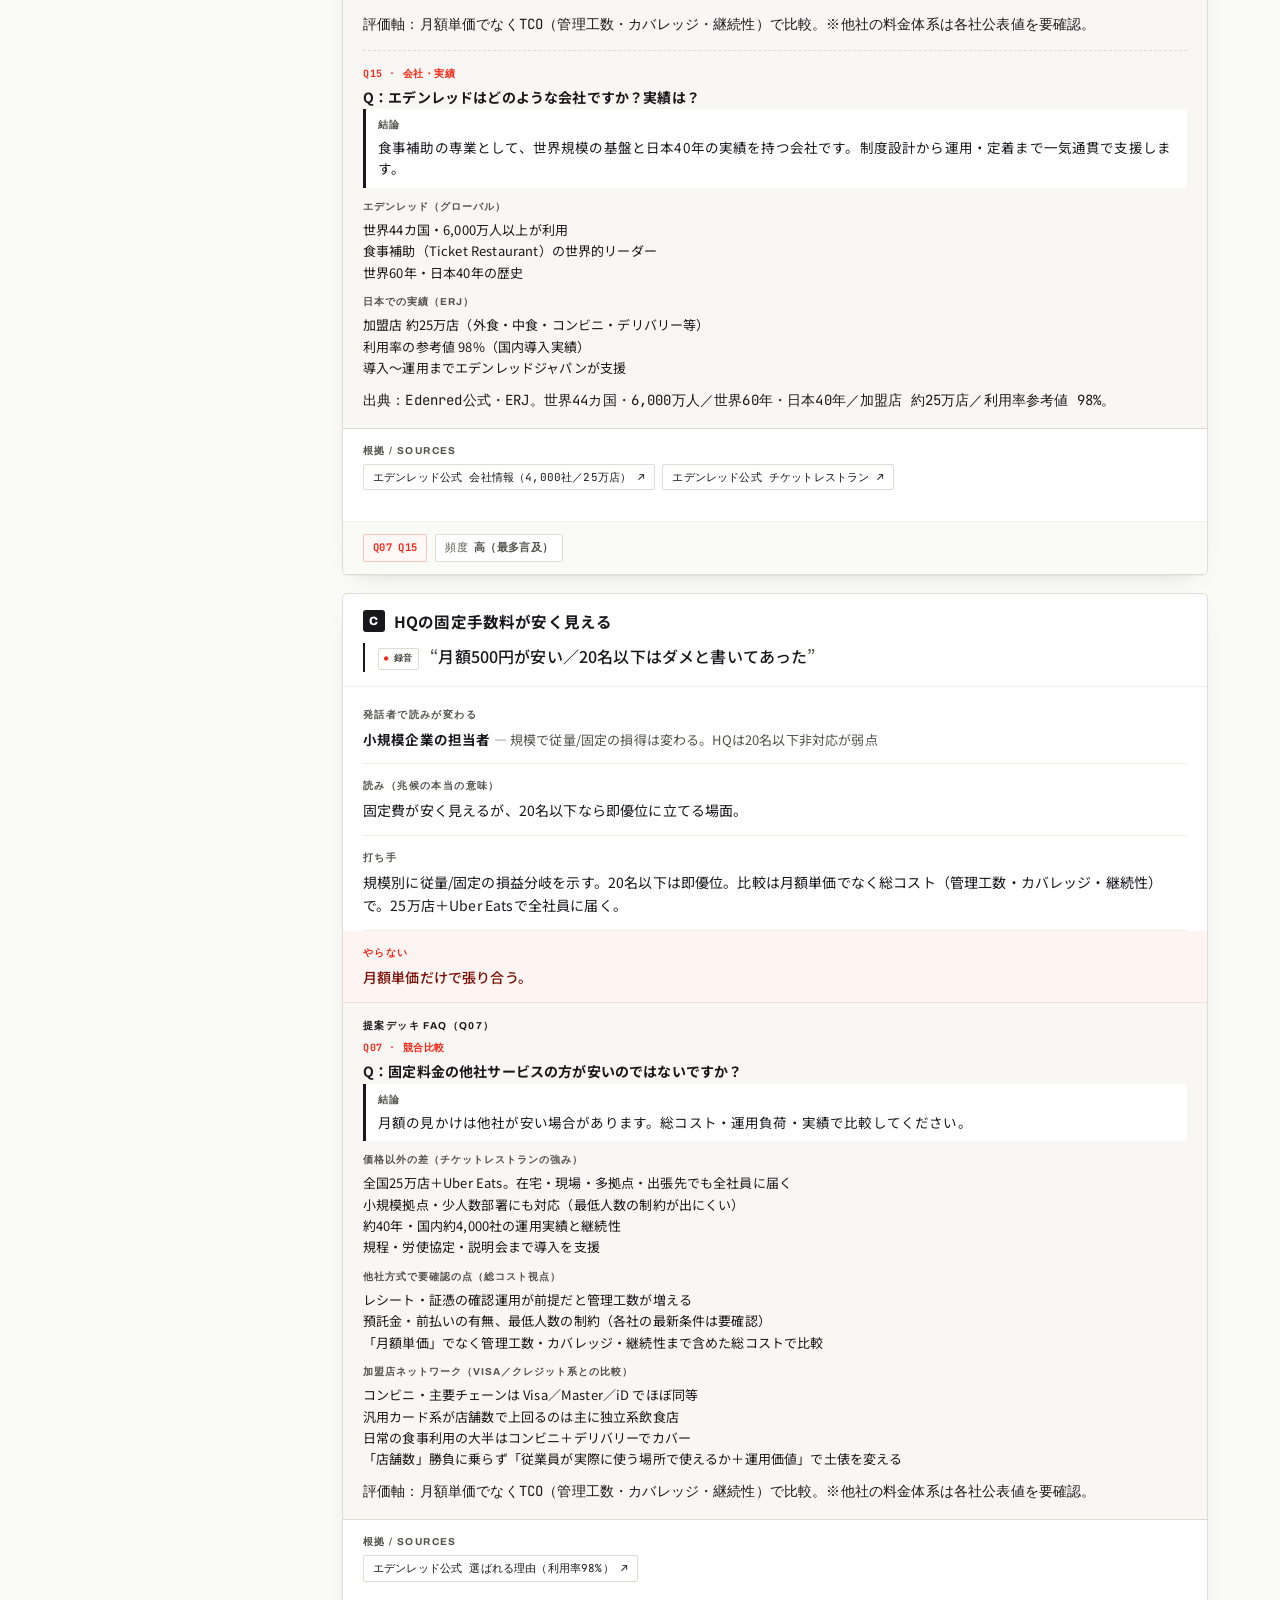
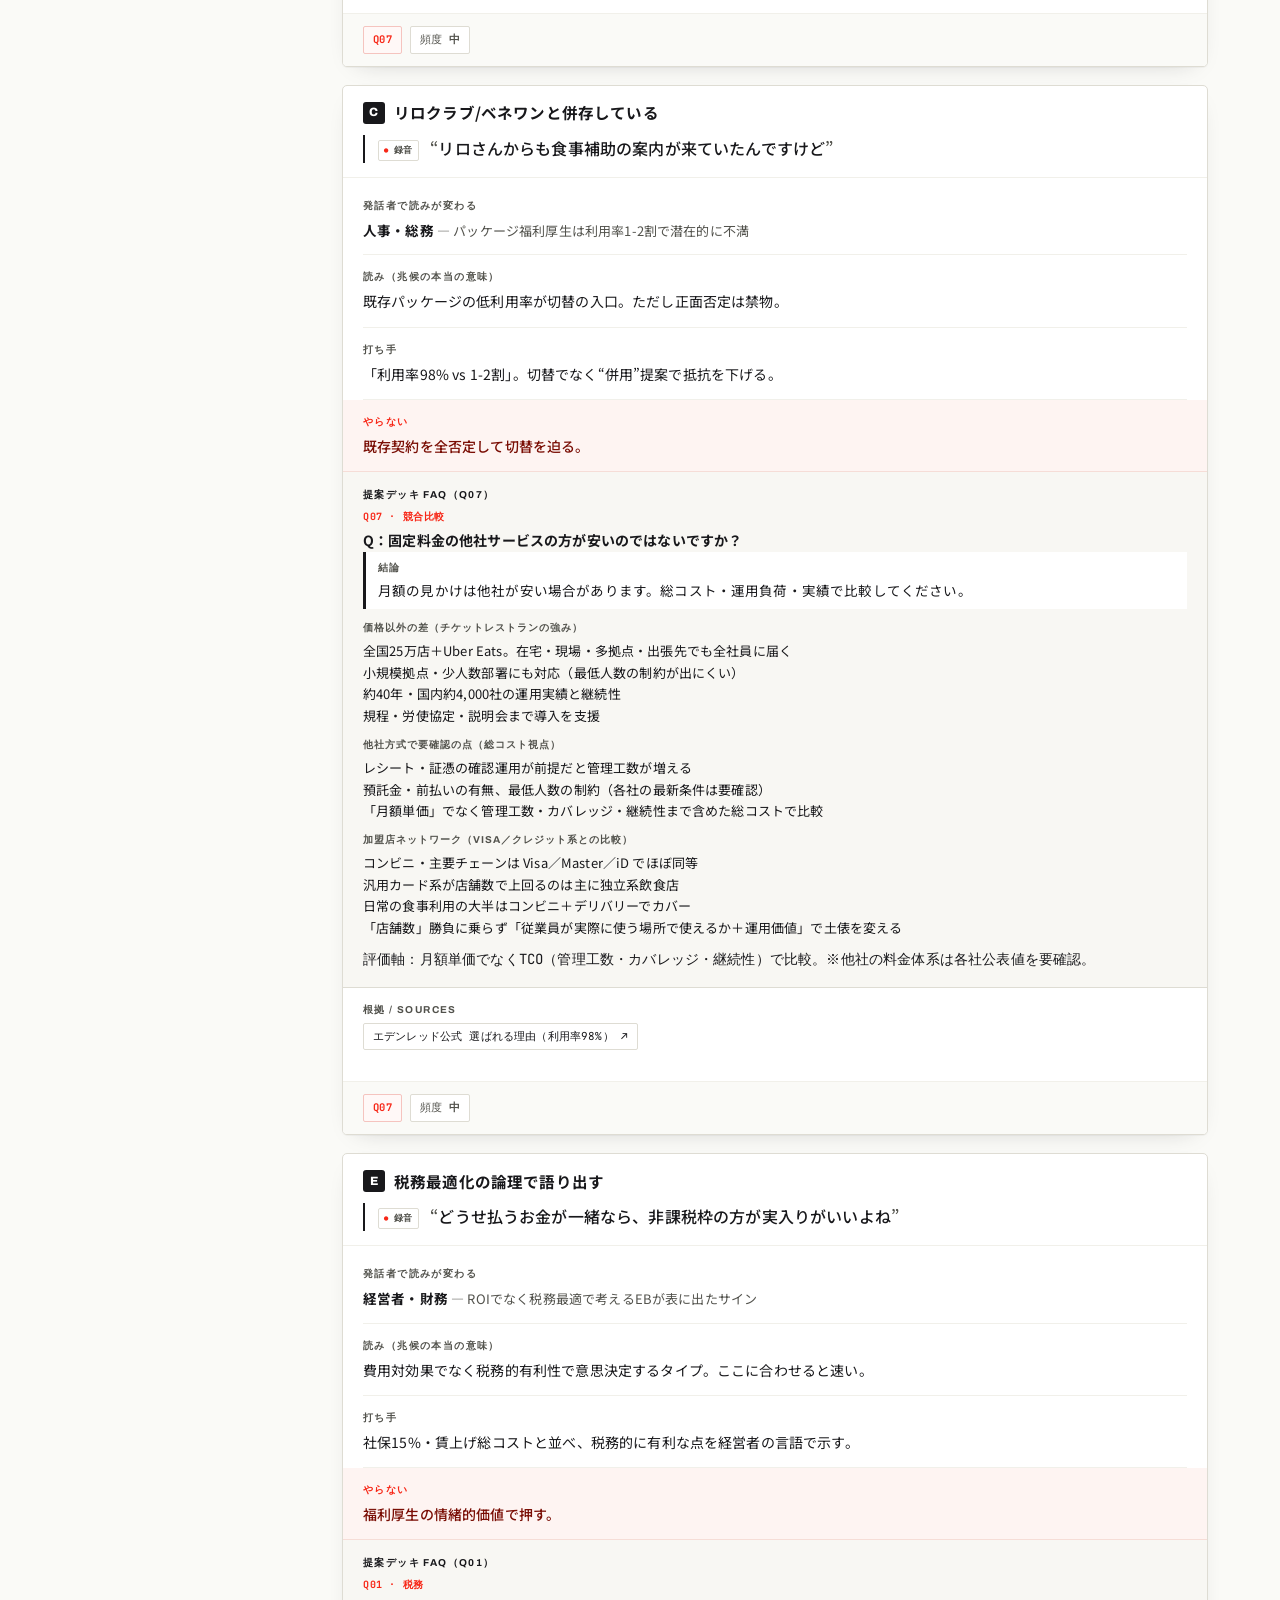
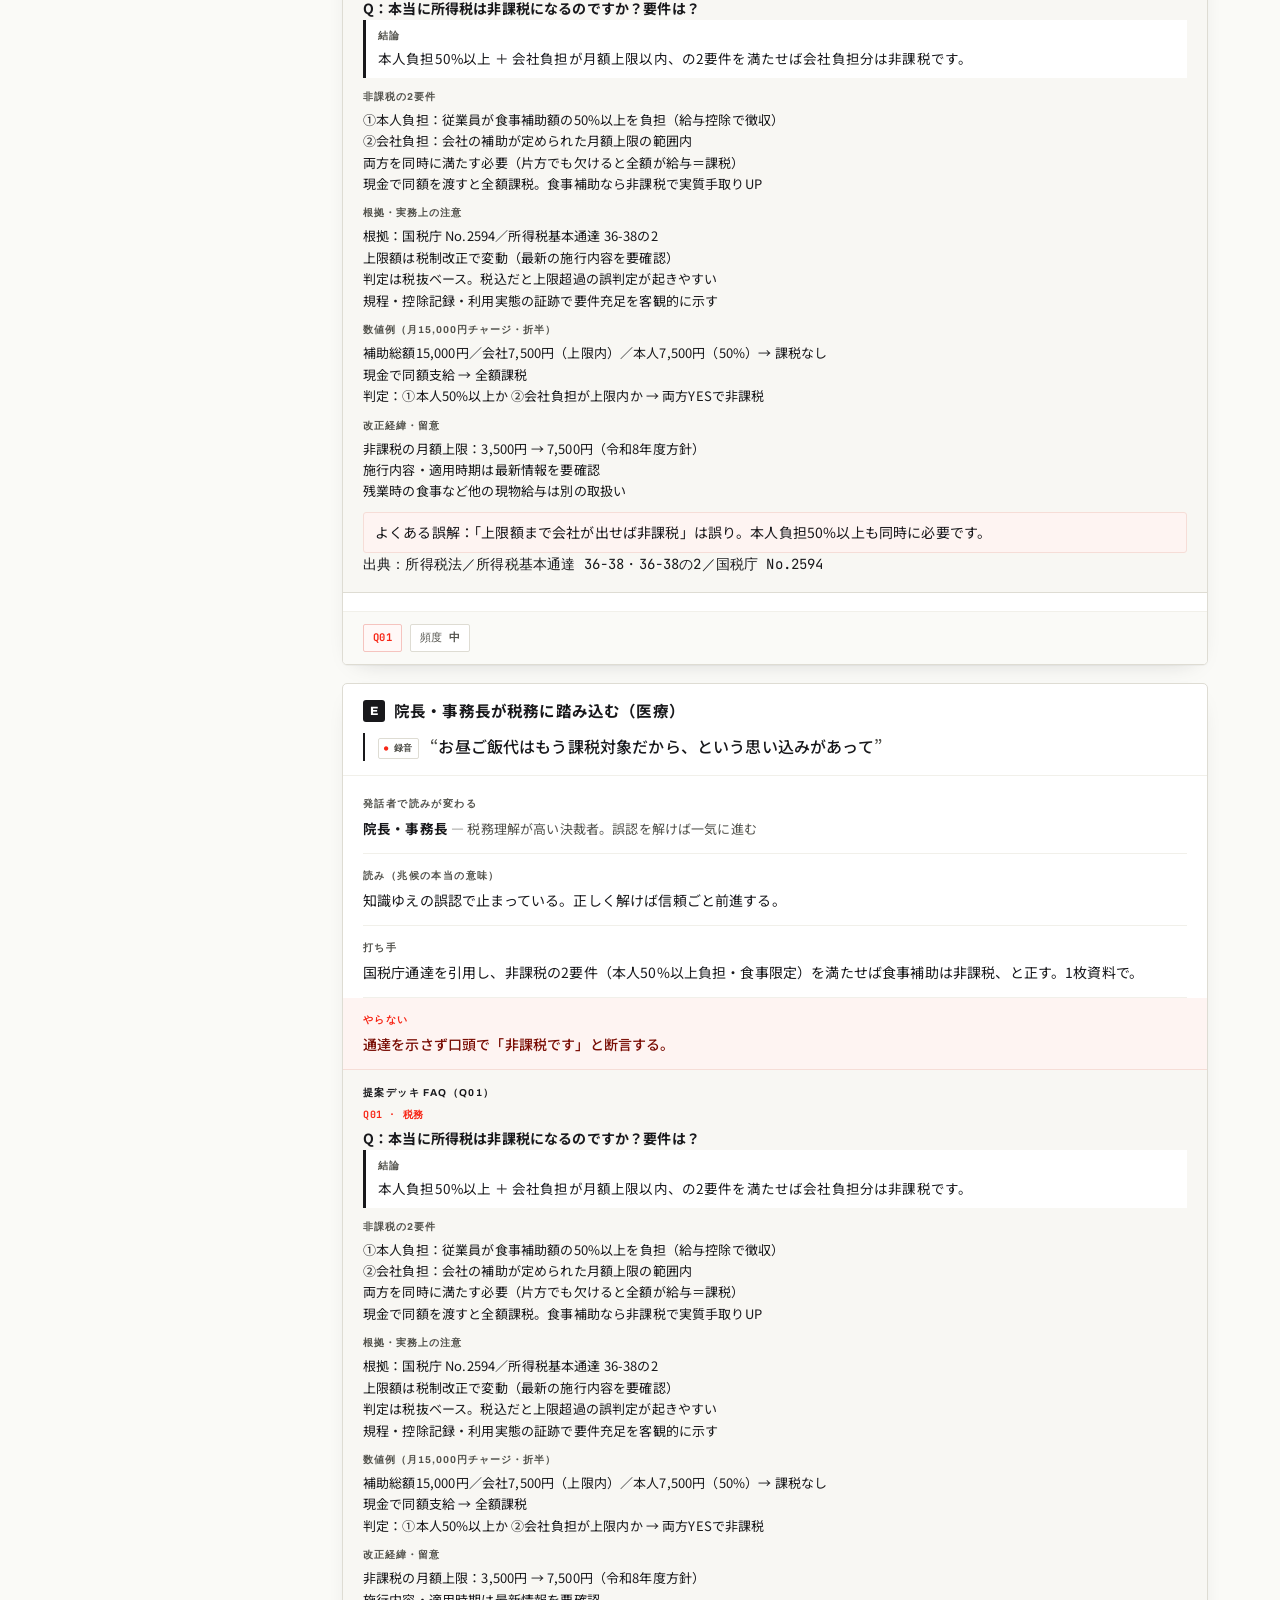
==== commit 18319fd4: "Add MEDDPICC usage guide via left nav (v0.9.1). Fetch usage.json and show methodology content when 使" ====
--- a/public/playbook.html
+++ b/public/playbook.html
@@ -174,6 +174,40 @@
   .faq-footnote{font-family:"JetBrains Mono",monospace;font-size:10px;color:var(--ink-2);
     line-height:1.5;margin:0}
   .pill.faq-ref{color:var(--red);border-color:#f5c4bf;background:#fff8f7}
+
+  /* MEDDPICC usage guide */
+  .shelf-usage{margin-bottom:10px;padding-bottom:10px;border-bottom:1px solid var(--hair)}
+  .shelf-usage .ltr{font-size:14px;color:var(--red)}
+  .shelf-usage[aria-pressed="true"] .ltr{color:var(--red)}
+  .usage-panel{display:grid;gap:28px}
+  .usage-hero{border:1px solid var(--hair);border-radius:5px;background:#fff;padding:22px 24px 20px;box-shadow:var(--shadow)}
+  .usage-hero .u-kicker{font-family:"Archivo",sans-serif;font-size:10px;font-weight:700;letter-spacing:.16em;
+    text-transform:uppercase;color:var(--red);margin-bottom:8px}
+  .usage-hero h2{font-size:clamp(20px,2.8vw,26px);font-weight:700;line-height:1.35;margin:0 0 10px}
+  .usage-hero .u-lead{margin:0;color:var(--ink-2);font-size:14.5px;line-height:1.7;max-width:62ch}
+  .usage-section{border:1px solid var(--hair);border-radius:5px;background:#fff;padding:22px 24px;box-shadow:var(--shadow)}
+  .usage-section .u-kicker{font-family:"Archivo",sans-serif;font-size:10px;font-weight:700;letter-spacing:.14em;
+    text-transform:uppercase;color:var(--ink-2);margin-bottom:8px;display:flex;align-items:center;gap:7px}
+  .usage-section .u-kicker::before{content:"";width:8px;height:8px;background:var(--red);display:inline-block;border-radius:1px}
+  .usage-section h3{font-size:18px;font-weight:700;line-height:1.4;margin:0 0 10px}
+  .usage-section .u-sub{margin:0 0 18px;color:var(--ink-2);font-size:14px;line-height:1.65;max-width:64ch}
+  .usage-cols{display:grid;grid-template-columns:1fr 1fr;gap:16px;margin-bottom:18px}
+  .usage-col{background:var(--paper-2);border-radius:4px;padding:18px 18px 14px;border:1px solid var(--hair)}
+  .usage-col.shallow{opacity:.92}
+  .usage-col.shallow h4{color:var(--ink-2)}
+  .usage-col h4{font-size:15px;font-weight:700;margin:0 0 4px;color:var(--ink)}
+  .usage-col .u-tag{font-size:12px;color:var(--ink-2);display:block;margin-bottom:12px;line-height:1.45}
+  .usage-col ul{list-style:none;margin:0;padding:0}
+  .usage-col li{position:relative;padding-left:14px;margin:9px 0;font-size:13.5px;line-height:1.6;color:var(--ink)}
+  .usage-col li::before{content:"";position:absolute;left:0;top:.55em;width:5px;height:5px;border-radius:50%;background:var(--ink)}
+  .usage-col.shallow li::before{background:var(--ink-2)}
+  .usage-col strong{font-weight:700;color:var(--ink)}
+  .usage-callout{background:var(--ink);color:var(--paper);border-radius:4px;padding:14px 18px;
+    font-size:15px;font-weight:700;text-align:center;line-height:1.55}
+  .usage-callout .u-q{color:var(--red);margin-right:4px}
+  .controls.is-usage .search{opacity:.45;pointer-events:none}
+  .controls.is-usage .statusfilter{opacity:.45;pointer-events:none}
+  @media(max-width:820px){.usage-cols{grid-template-columns:1fr}}
 </style>
 </head>
 <body>
@@ -207,14 +241,15 @@
 
     <section>
       <p class="count-line" id="countline"></p>
+      <div class="usage-panel" id="usage-panel" hidden></div>
       <div class="cards" id="cards"></div>
     </section>
   </div>
 </div>
 
 <footer class="wrap" style="max-width:1180px">
-  <span>第三層＝兆候 × 読み × 打ち手（特に「やらない」）。提案デッキ FAQ Q01–Q15 統合（v0.9）。</span>
-  <span>v0.9 ／ マージ版PPTX FAQ</span>
+  <span>第三層＝兆候 × 読み × 打ち手。左ナビ「使い方」＝MEDDPICC 補論。</span>
+  <span>v0.9.1 ／ マージ版FAQ + Usage</span>
 </footer>
 
 <script>
@@ -230,10 +265,12 @@
 ];
 
 let CARDS = [];
+let USAGE = null;
 
 const EMPTY_MSG = "<b>未着手（0件）</b><br>この棚は、文字起こし分析から流し込み予定です。構造はもう用意できています。";
 
-let active = "ALL";        // shelf key or ALL
+let viewMode = "cards";    // cards | usage
+let active = "ALL";        // shelf key, ALL, or USAGE
 let sortMode = "original"; // original（cards.json 収録順）| freq
 let query = "";
 
@@ -261,25 +298,73 @@
 }
 
 const $ = s => document.querySelector(s);
-const spineEl = $("#spine"), cardsEl = $("#cards"), countEl = $("#countline");
-
-function countFor(key){
-  return CARDS.filter(c => key==="ALL" || c.shelf===key).length;
+const spineEl = $("#spine"), cardsEl = $("#cards"), countEl = $("#countline"), usageEl = $("#usage-panel");
+const controlsEl = $(".controls");
+
+function fmtInline(s){
+  return String(s??'').split(/(\*\*[^*]+\*\*)/g).map(part=>{
+    if(part.startsWith('**') && part.endsWith('**'))
+      return '<strong>'+esc(part.slice(2,-2))+'</strong>';
+    return esc(part);
+  }).join('');
+}
+
+function renderUsage(){
+  if(!USAGE) return;
+  const hero = `<div class="usage-hero">
+    <div class="u-kicker">Sales Methodology</div>
+    <h2>${esc(USAGE.title)}<br><span style="font-size:.82em;font-weight:500;color:var(--ink-2)">── ${esc(USAGE.subtitle)}</span></h2>
+    <p class="u-lead">${esc(USAGE.lead)}</p>
+  </div>`;
+  const sections = (USAGE.sections||[]).map(sec=>{
+    const cols = (sec.columns||[]).map(col=>`
+      <div class="usage-col${col.shallow?' shallow':''}">
+        <h4>${esc(col.title)}</h4>
+        <span class="u-tag">${esc(col.tag)}</span>
+        <ul>${(col.items||[]).map(li=>`<li>${fmtInline(li)}</li>`).join('')}</ul>
+      </div>`).join('');
+    const callout = sec.calloutQuestion
+      ? `<div class="usage-callout"><span class="u-q">自問 ──</span>${esc(sec.callout.replace(/^自問 ──\s*/, ''))}</div>`
+      : `<div class="usage-callout">${fmtInline(sec.callout.replace(/次アクションの起点/, '**次アクションの起点**'))}</div>`;
+    return `<div class="usage-section">
+      <div class="u-kicker">${esc(sec.kicker)}</div>
+      <h3>${esc(sec.title)}</h3>
+      <p class="u-sub">${esc(sec.sub)}</p>
+      <div class="usage-cols">${cols}</div>
+      ${callout}
+    </div>`;
+  }).join('');
+  usageEl.innerHTML = hero + sections;
 }
 
 function renderSpine(){
   spineEl.innerHTML = "";
-  // ALL pseudo-shelf
-  const total = CARDS.length;
+  const ub = document.createElement("button");
+  ub.className = "shelf shelf-usage";
+  ub.setAttribute("aria-pressed", viewMode === "usage");
+  ub.innerHTML = `<span class="ltr">?</span>
+    <span class="nm">使い方<small>How to use</small></span>
+    <span class="ct"></span>`;
+  ub.onclick = ()=>{
+    if(viewMode === "usage"){ viewMode = "cards"; active = active === "USAGE" ? "ALL" : active; }
+    else { viewMode = "usage"; active = "USAGE"; }
+    render();
+  };
+  spineEl.appendChild(ub);
+
   SHELVES.forEach(s=>{
     const n = CARDS.filter(c=>c.shelf===s.key).length;
     const b = document.createElement("button");
     b.className = "shelf" + (n===0 ? " empty":"");
-    b.setAttribute("aria-pressed", active===s.key);
+    b.setAttribute("aria-pressed", viewMode==="cards" && active===s.key);
     b.innerHTML = `<span class="ltr">${s.k}</span>
       <span class="nm">${s.nm}<small>${s.en}</small></span>
       <span class="ct ${n===0?"zero":""}">${n}</span>`;
-    b.onclick = ()=>{ active = (active===s.key? "ALL" : s.key); render(); };
+    b.onclick = ()=>{
+      viewMode = "cards";
+      active = (active===s.key ? "ALL" : s.key);
+      render();
+    };
     spineEl.appendChild(b);
   });
 }
@@ -367,6 +452,19 @@
 
 function render(){
   renderSpine();
+  controlsEl.classList.toggle("is-usage", viewMode === "usage");
+
+  if(viewMode === "usage"){
+    countEl.textContent = "MEDDPICC の使い方 ── マネージャー / 営業";
+    usageEl.hidden = false;
+    cardsEl.hidden = true;
+    renderUsage();
+    return;
+  }
+
+  usageEl.hidden = true;
+  cardsEl.hidden = false;
+
   let list = CARDS.filter(c=>{
     if(active!=="ALL" && c.shelf!==active) return false;
     if(query){
@@ -406,13 +504,21 @@
 $("#sort-original").onclick = ()=>setSort("original");
 $("#sort-freq").onclick  = ()=>setSort("freq");
 
-$("#q").addEventListener("input", e=>{ query = e.target.value.trim().toLowerCase(); render(); });
+$("#q").addEventListener("input", e=>{
+  if(viewMode === "usage") return;
+  query = e.target.value.trim().toLowerCase();
+  render();
+});
 
 async function init(){
   try {
-    const res = await fetch('./cards.json', { cache: 'no-cache' });
-    if (!res.ok) throw new Error('HTTP ' + res.status);
-    const data = await res.json();
+    const [cardsRes, usageRes] = await Promise.all([
+      fetch('./cards.json', { cache: 'no-cache' }),
+      fetch('./usage.json', { cache: 'no-cache' }),
+    ]);
+    if (!cardsRes.ok) throw new Error('cards.json HTTP ' + cardsRes.status);
+    if (usageRes.ok) USAGE = await usageRes.json();
+    const data = await cardsRes.json();
     const raw = data.cards ?? data;
     const excluded = new Set(data.meta?.excluded ?? []);
     CARDS = raw
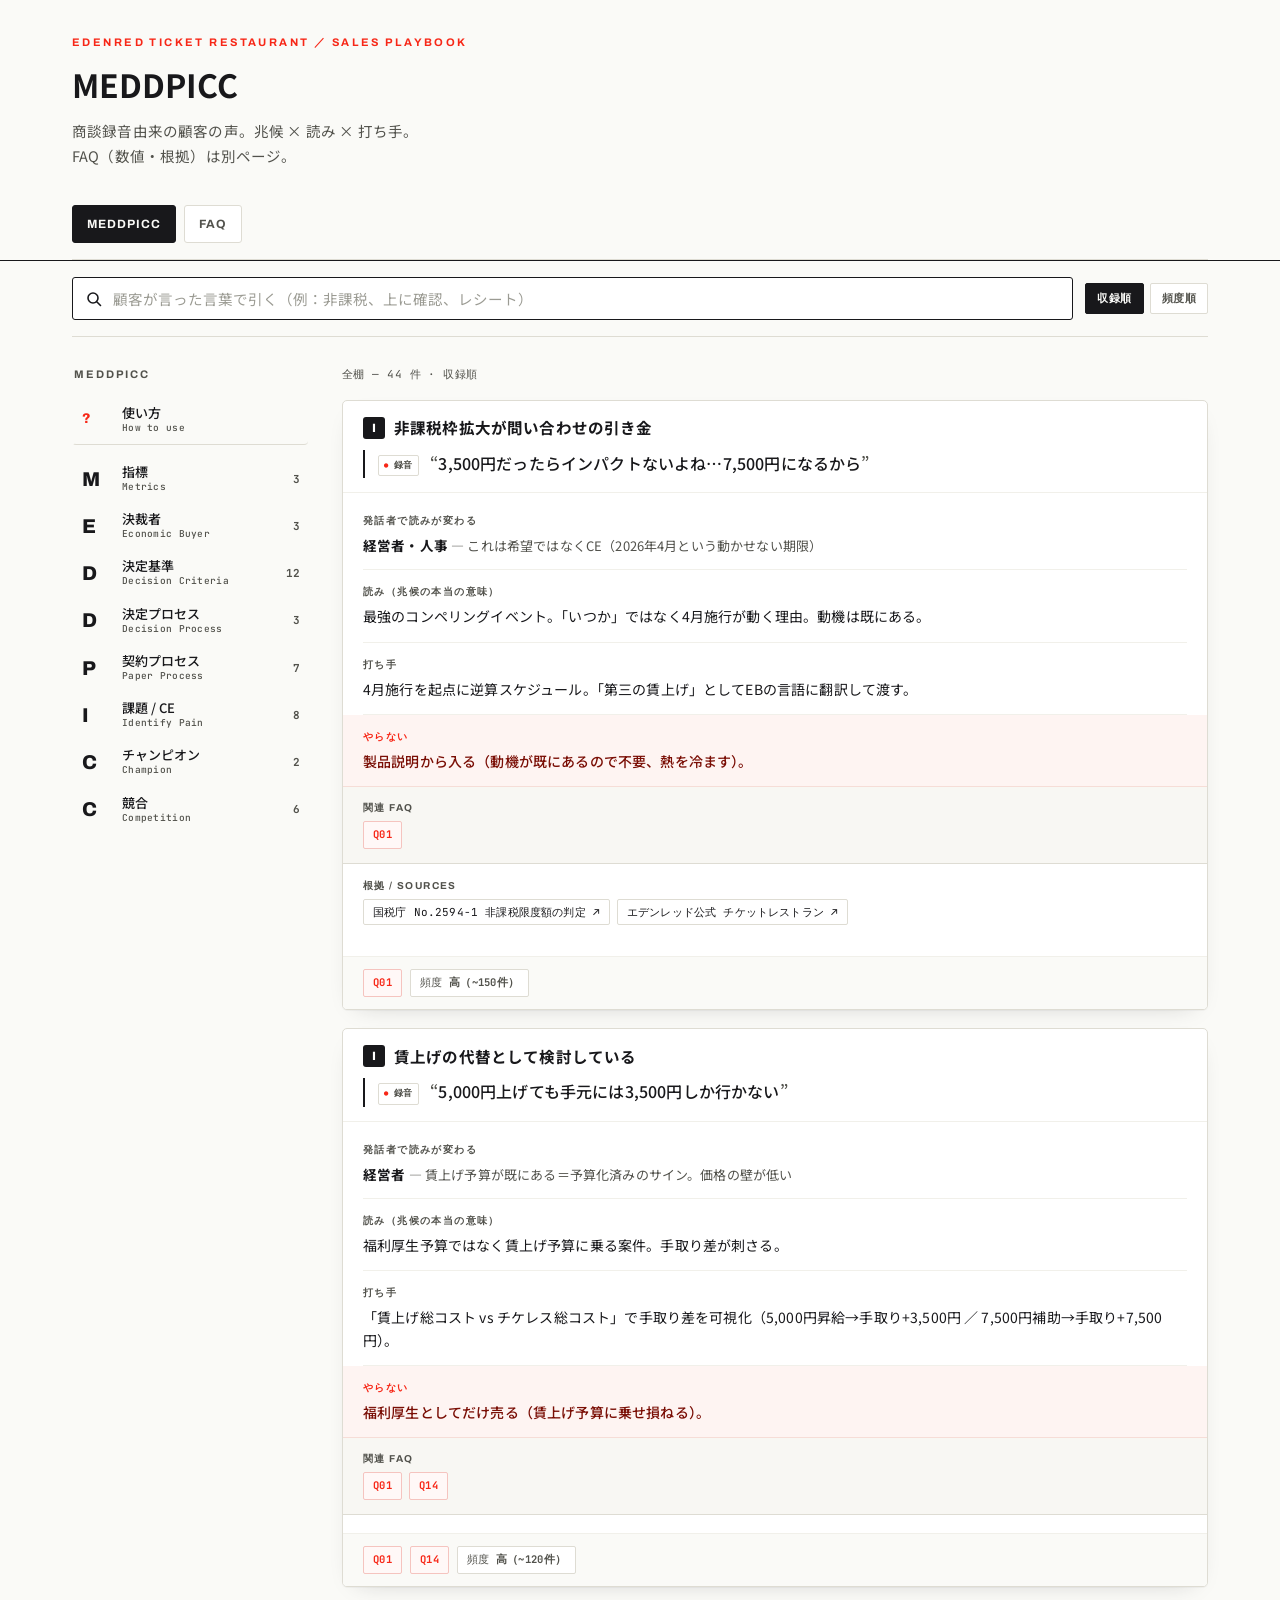
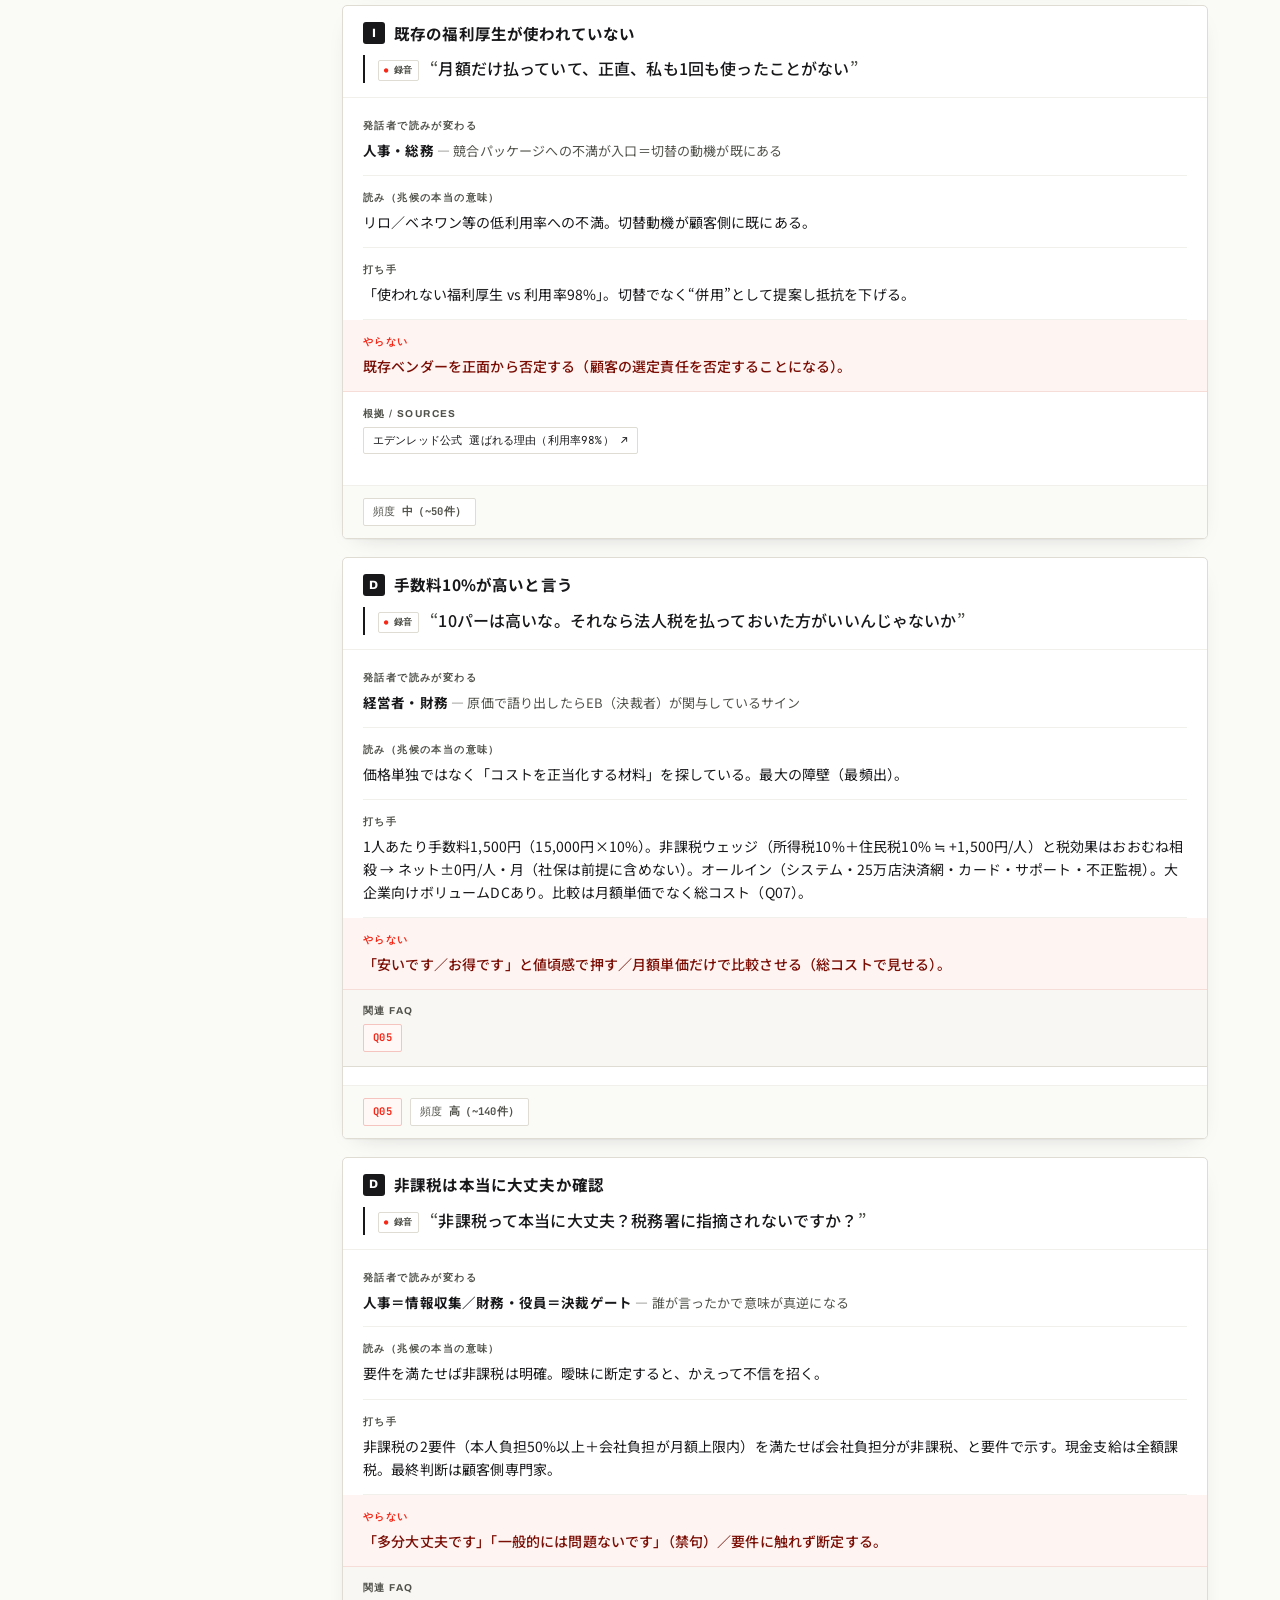
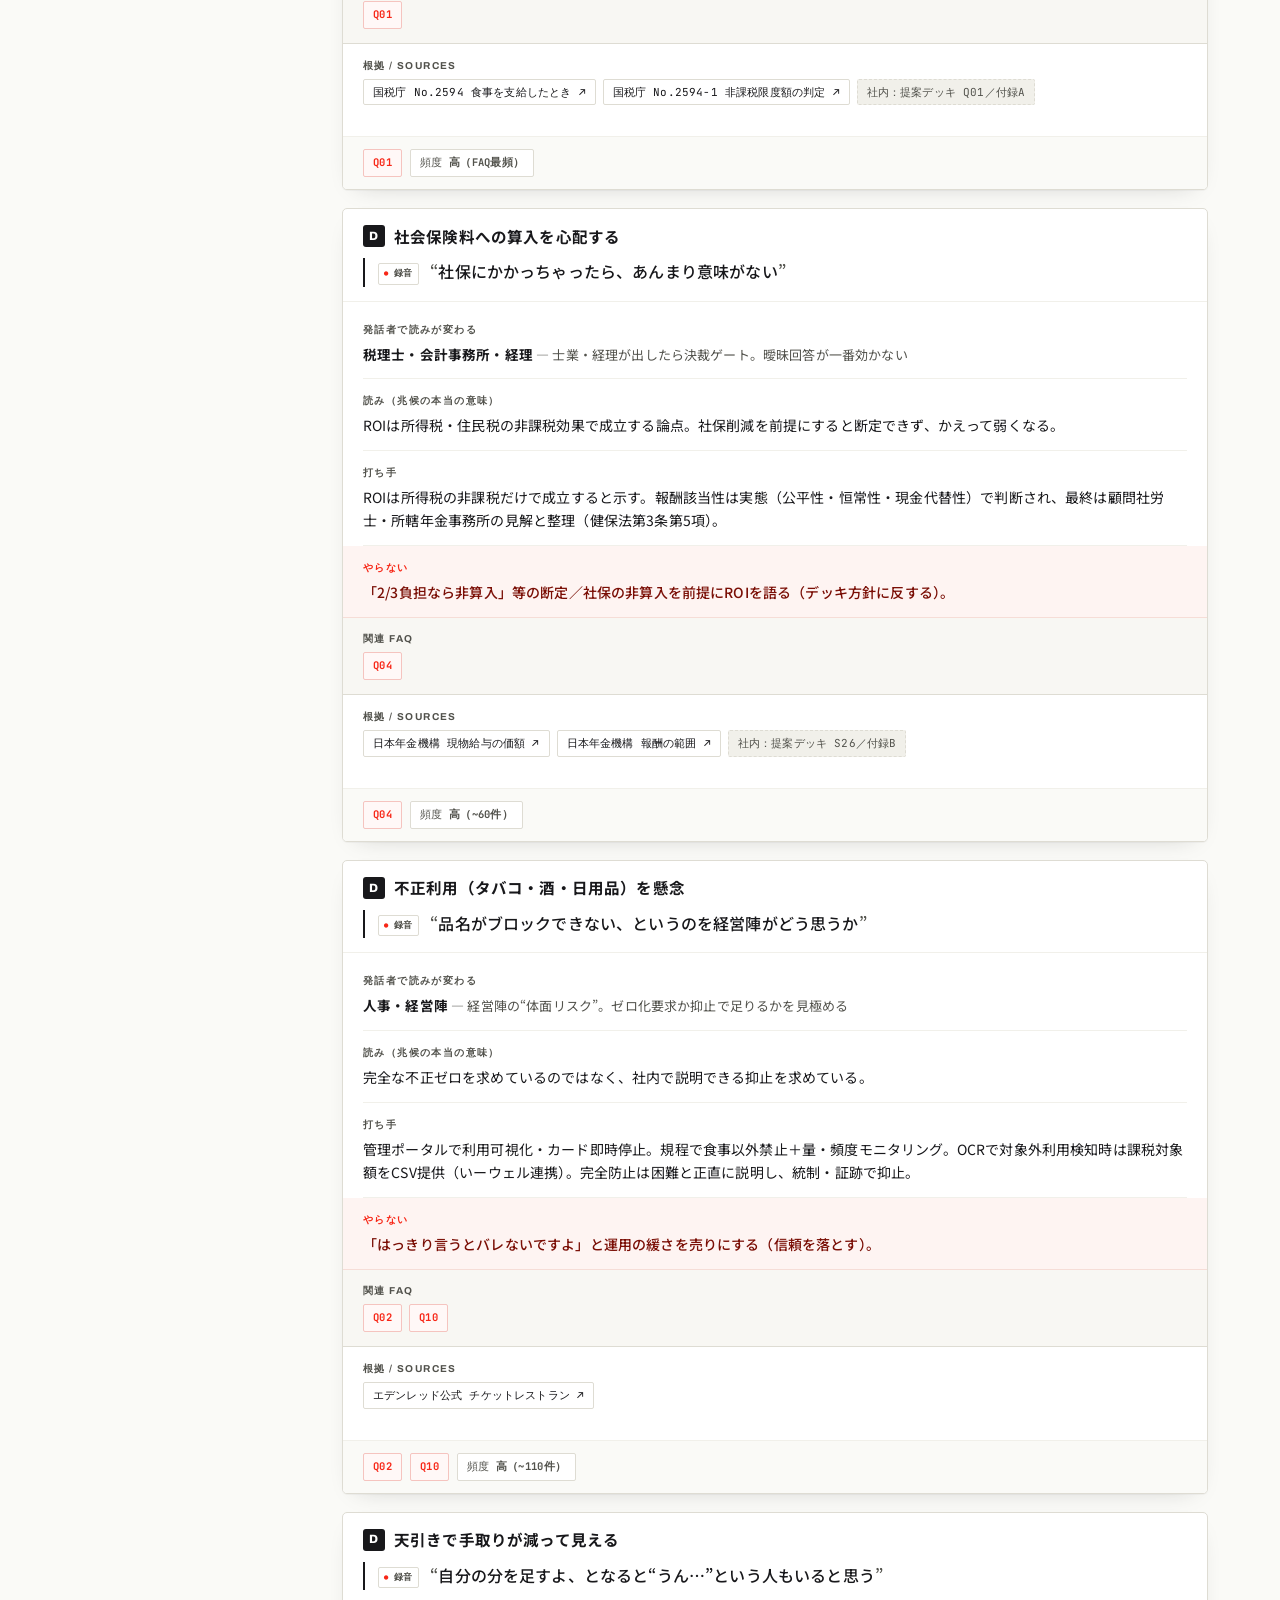
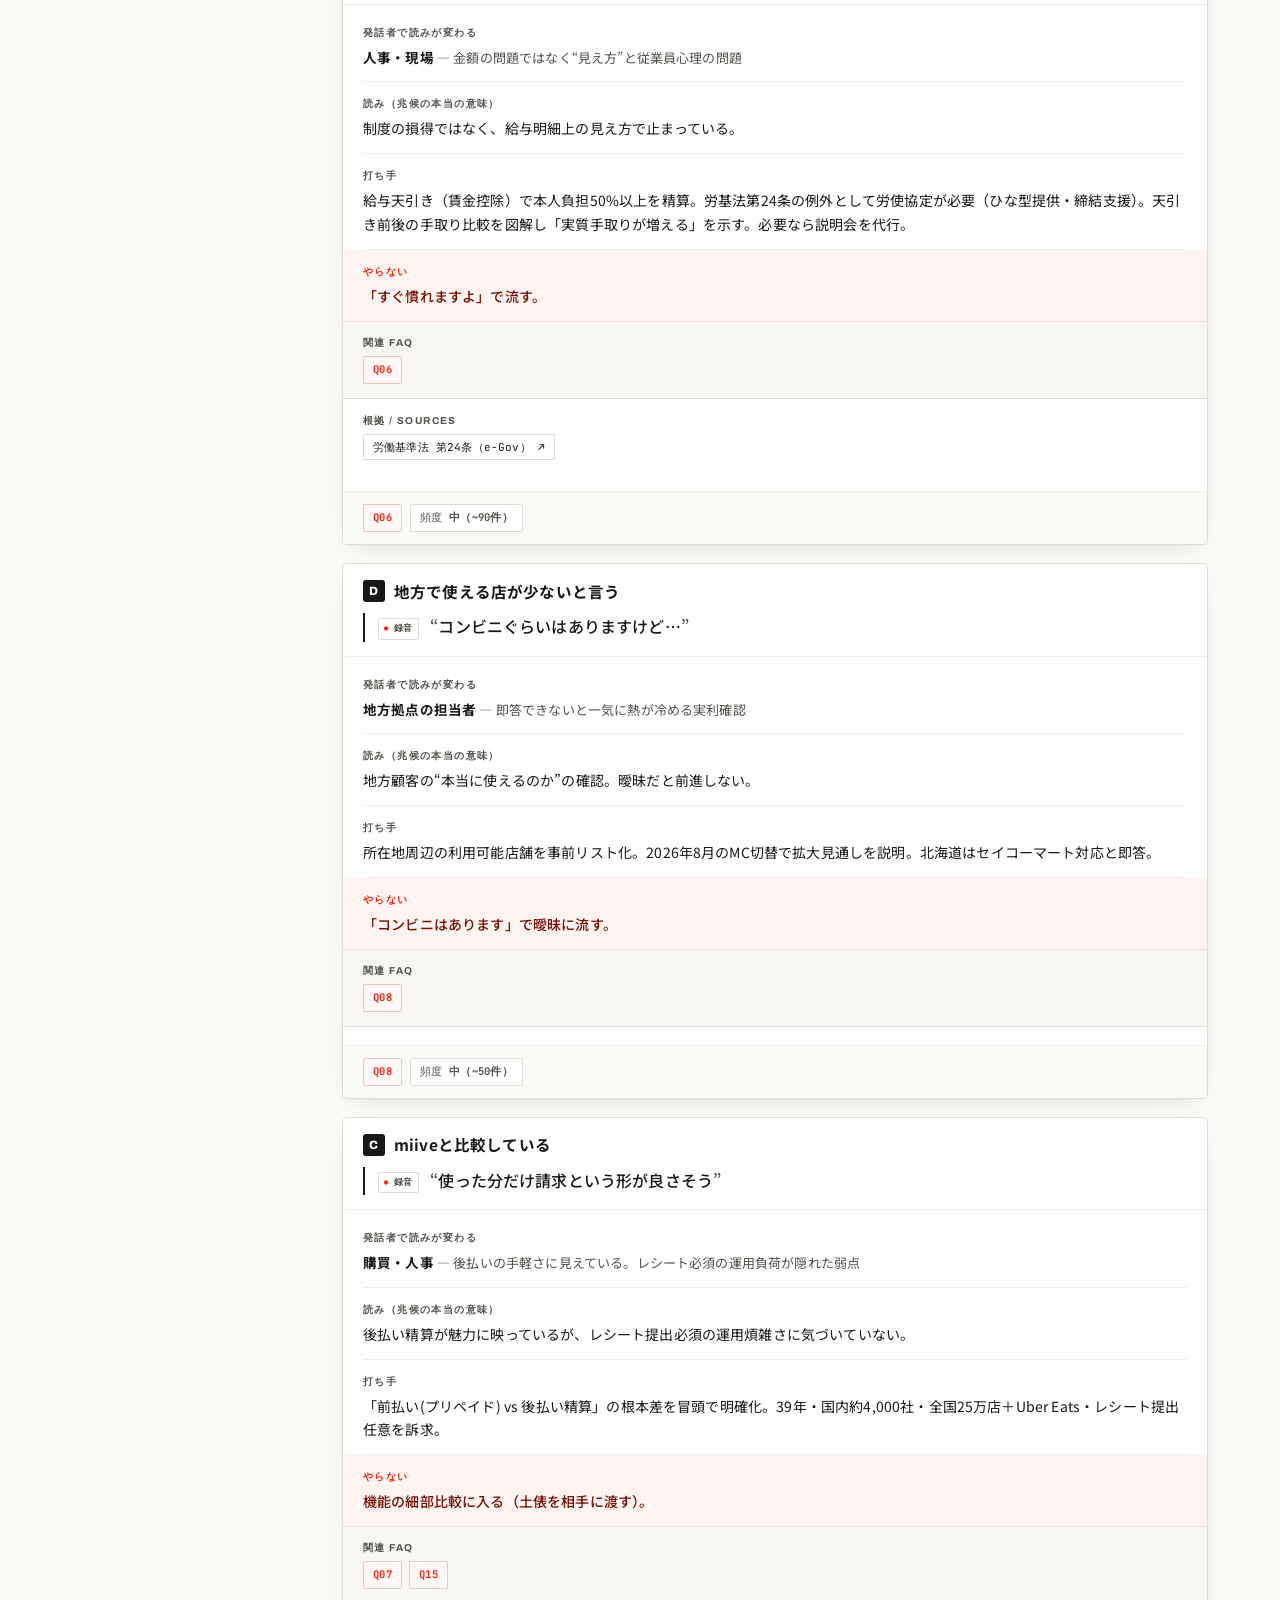
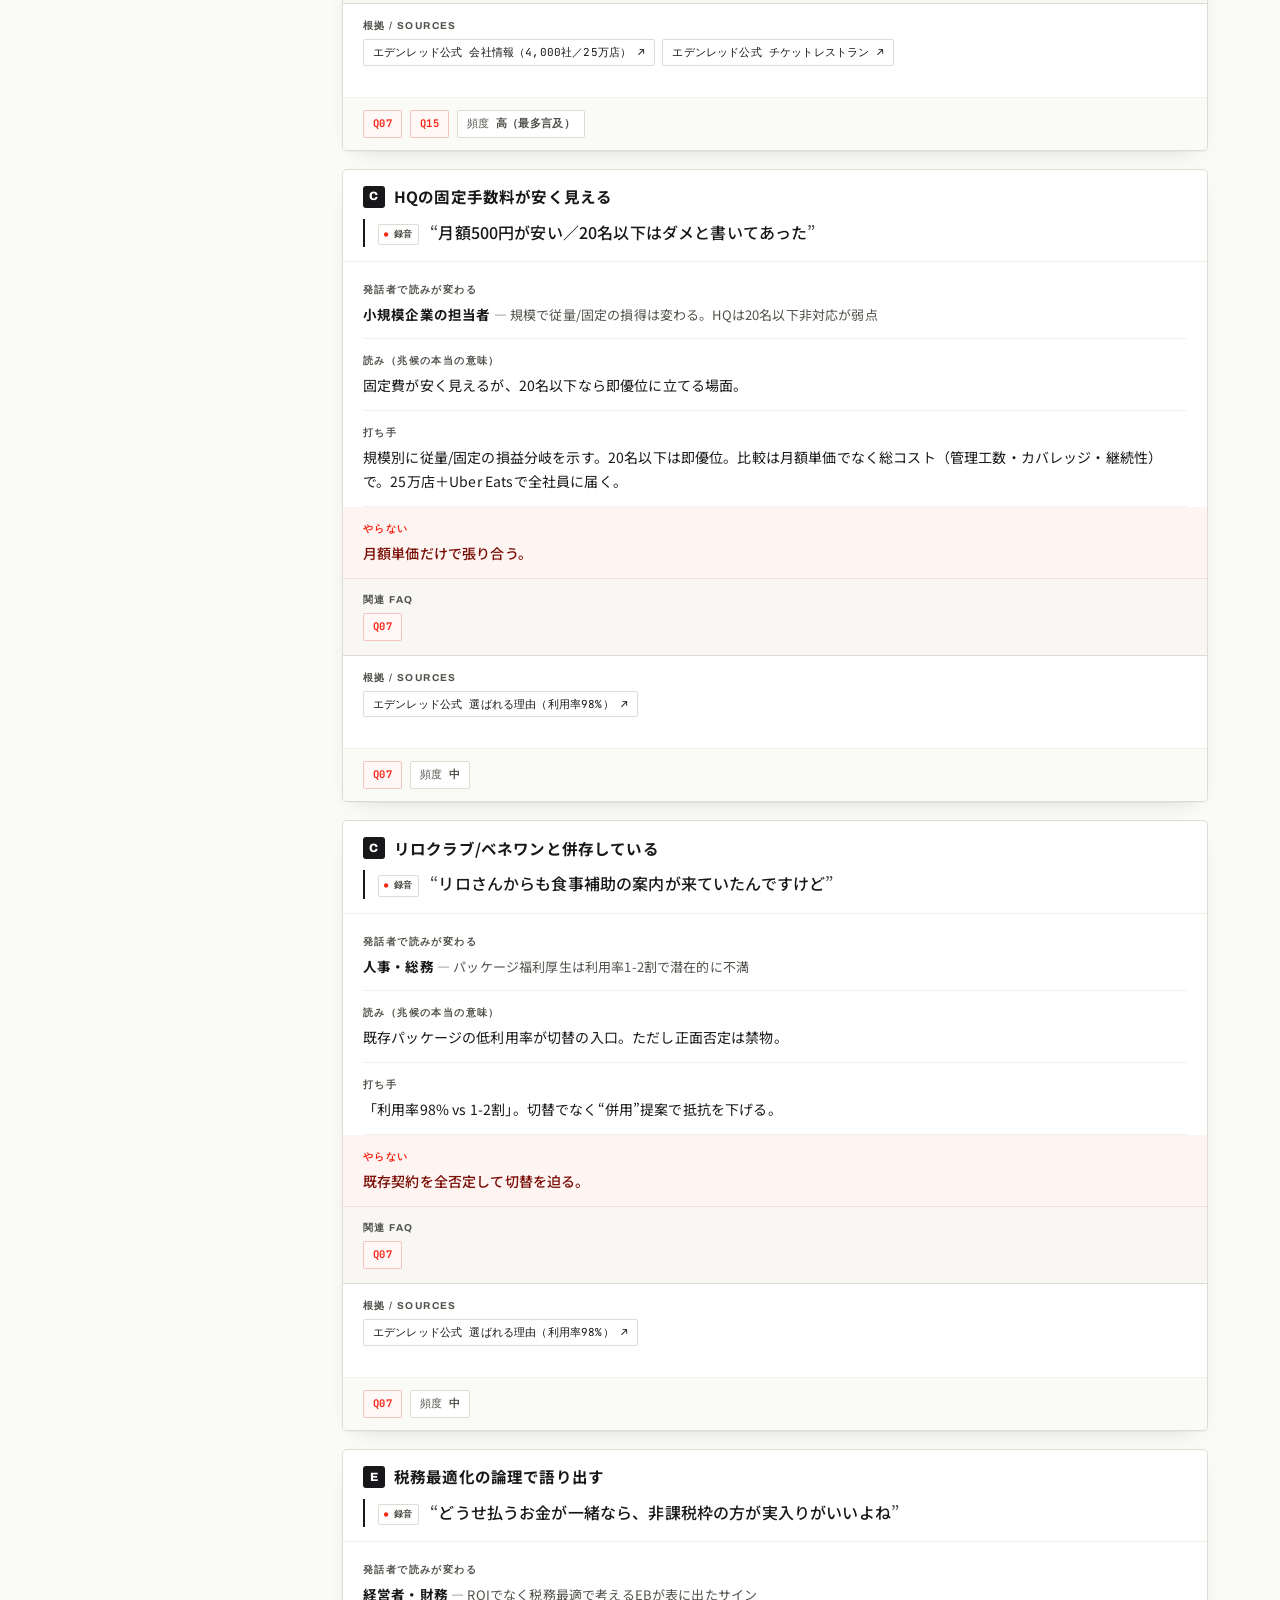
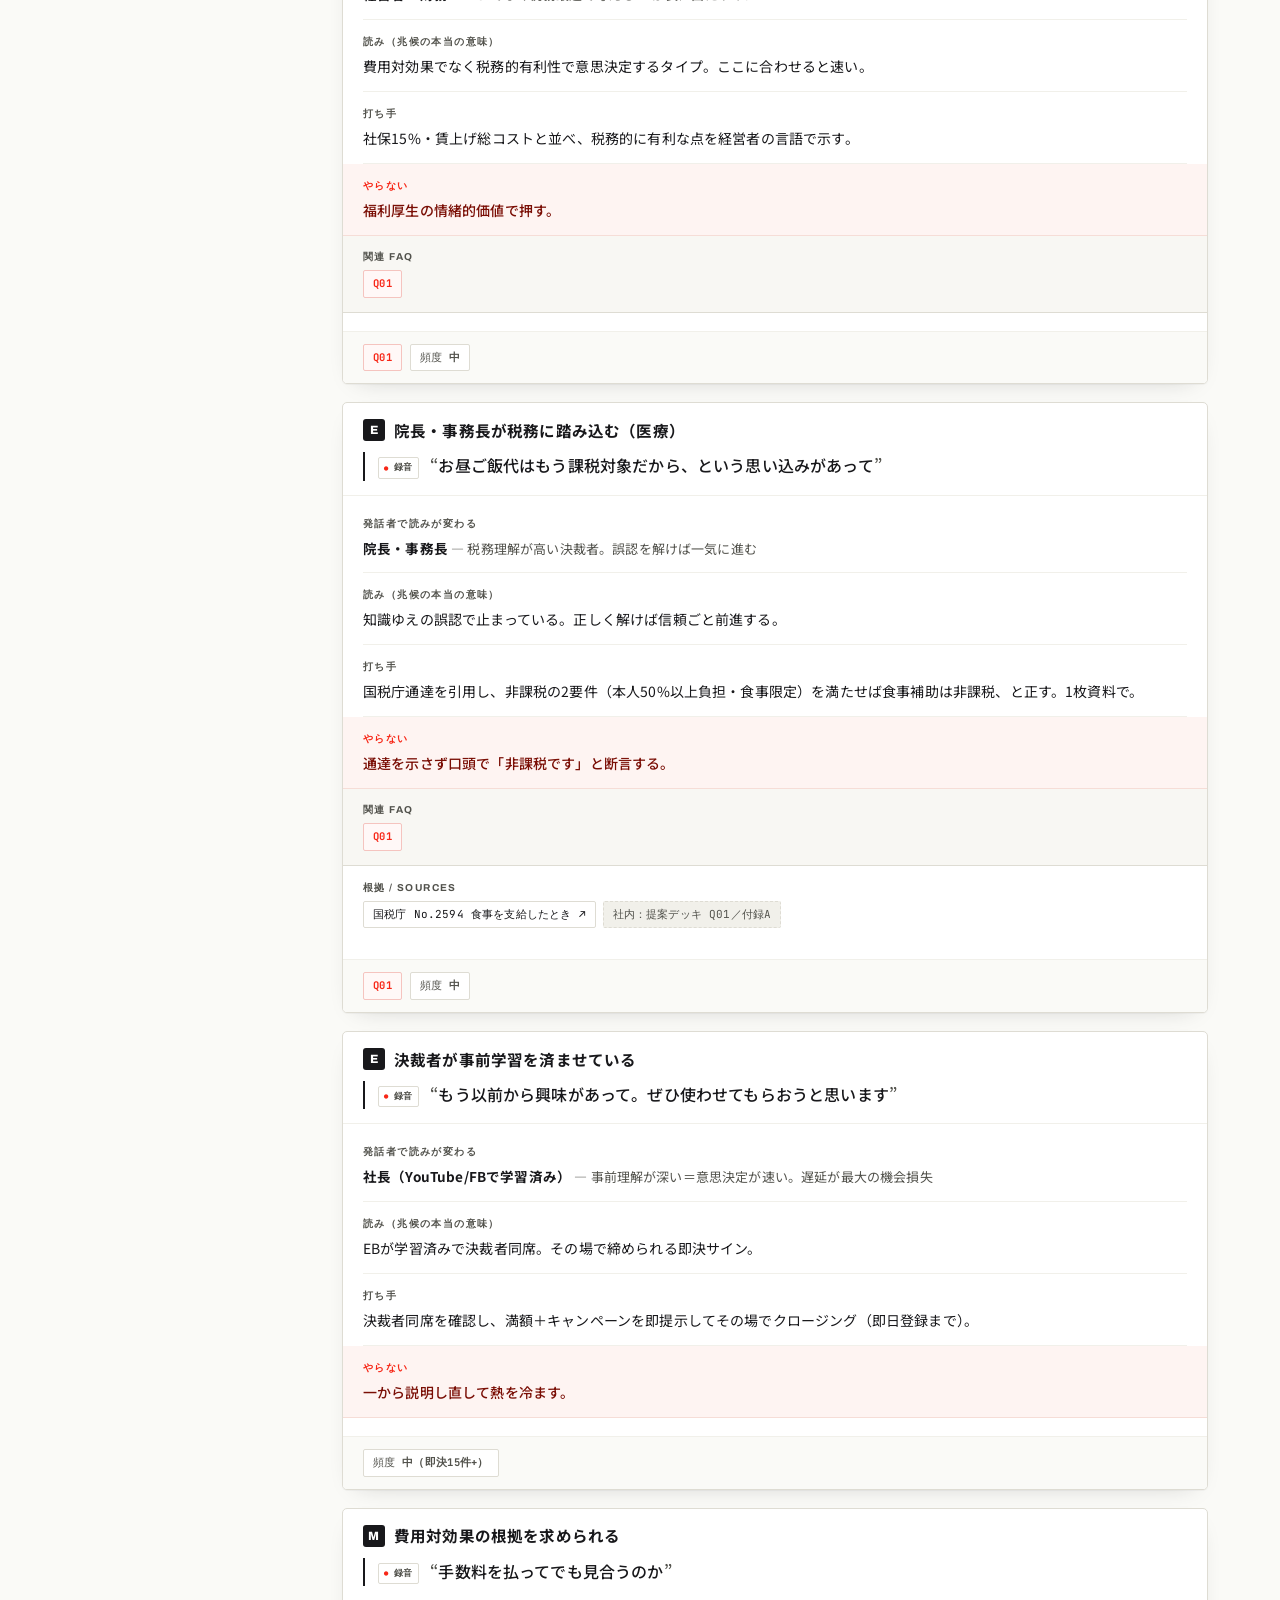
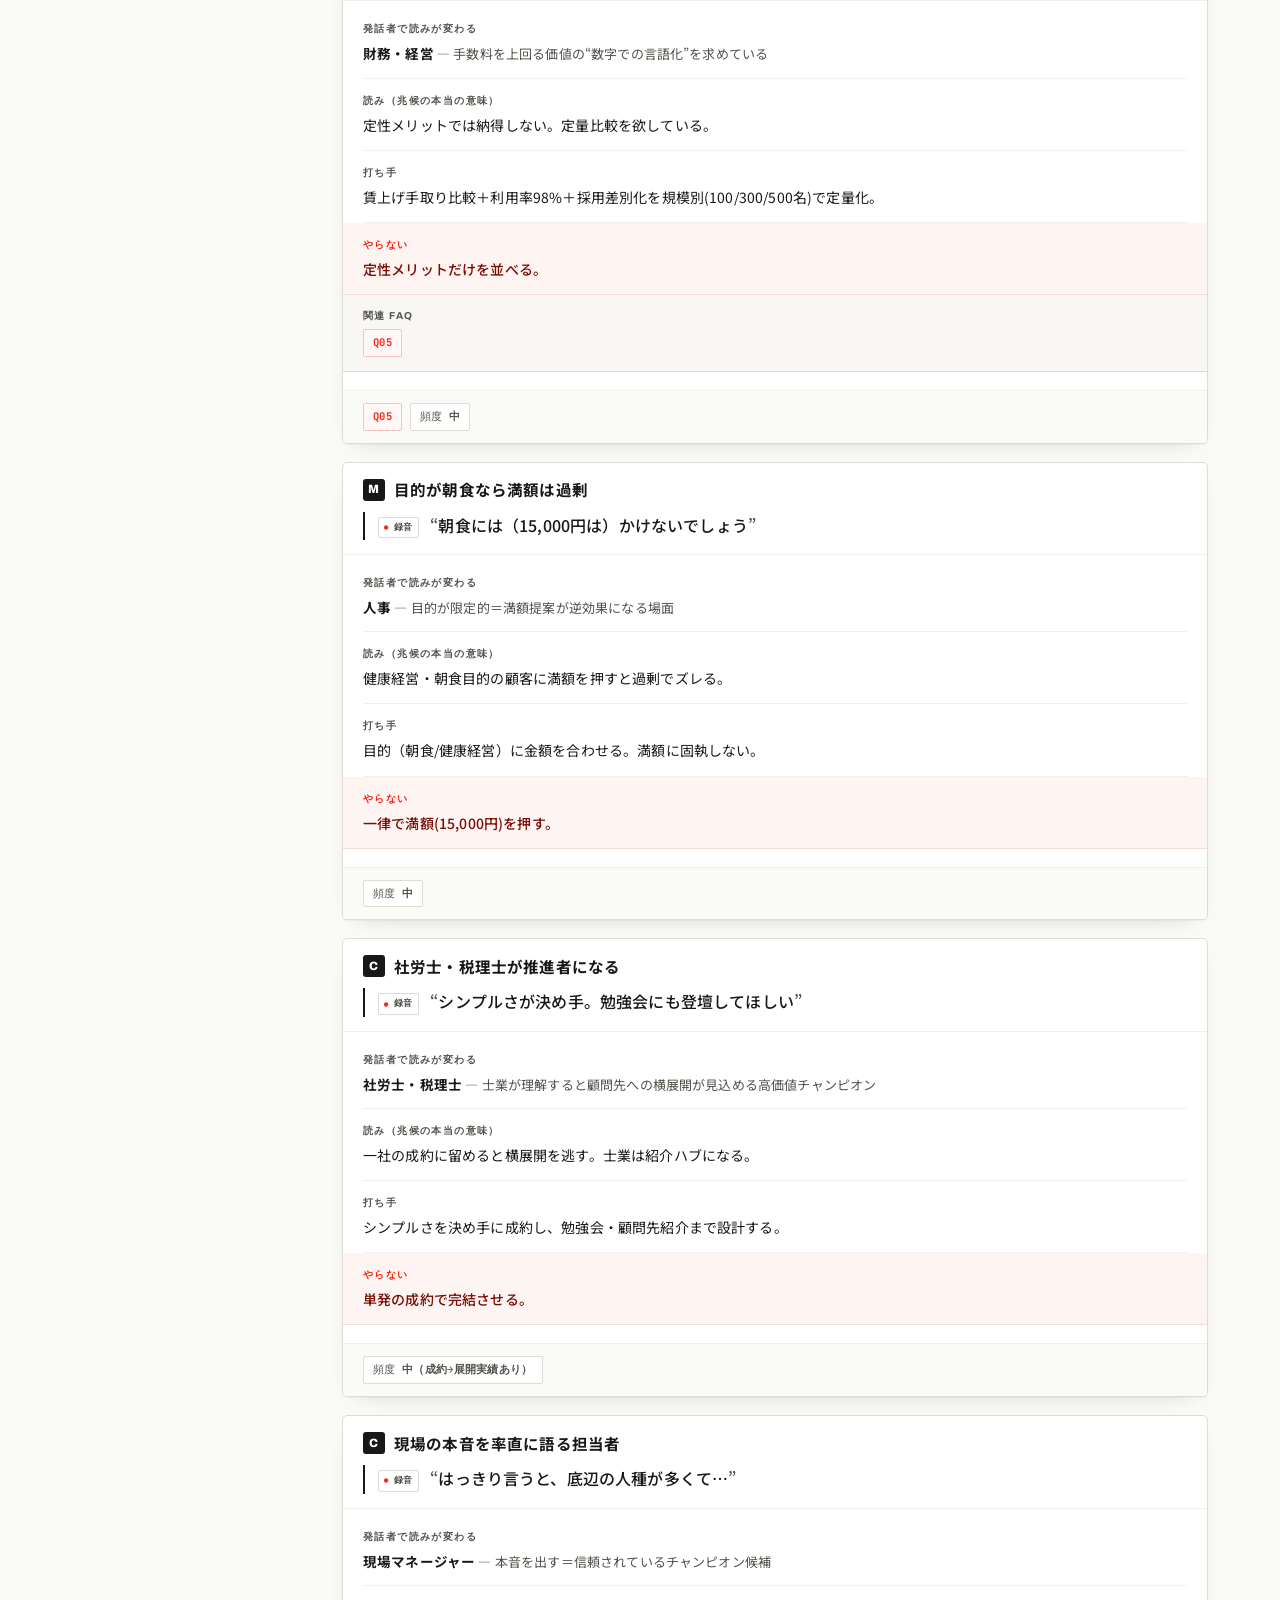
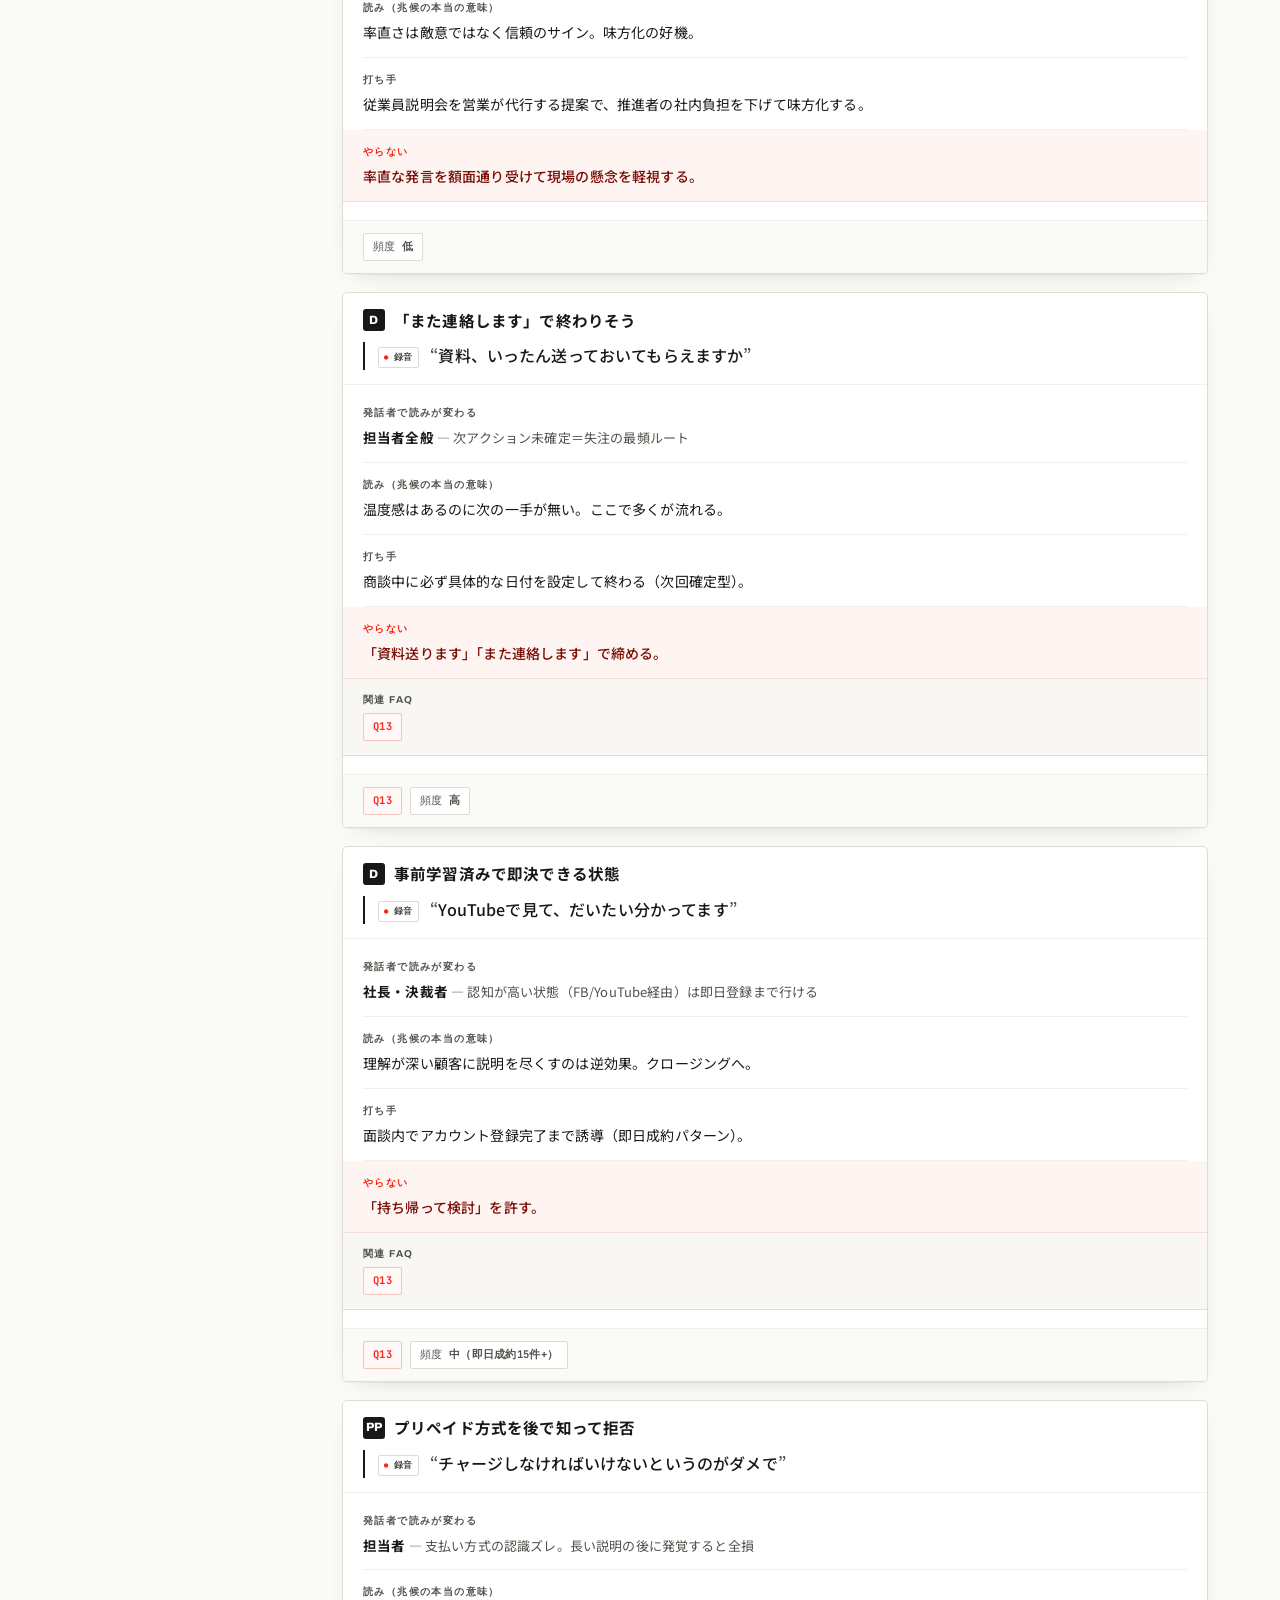
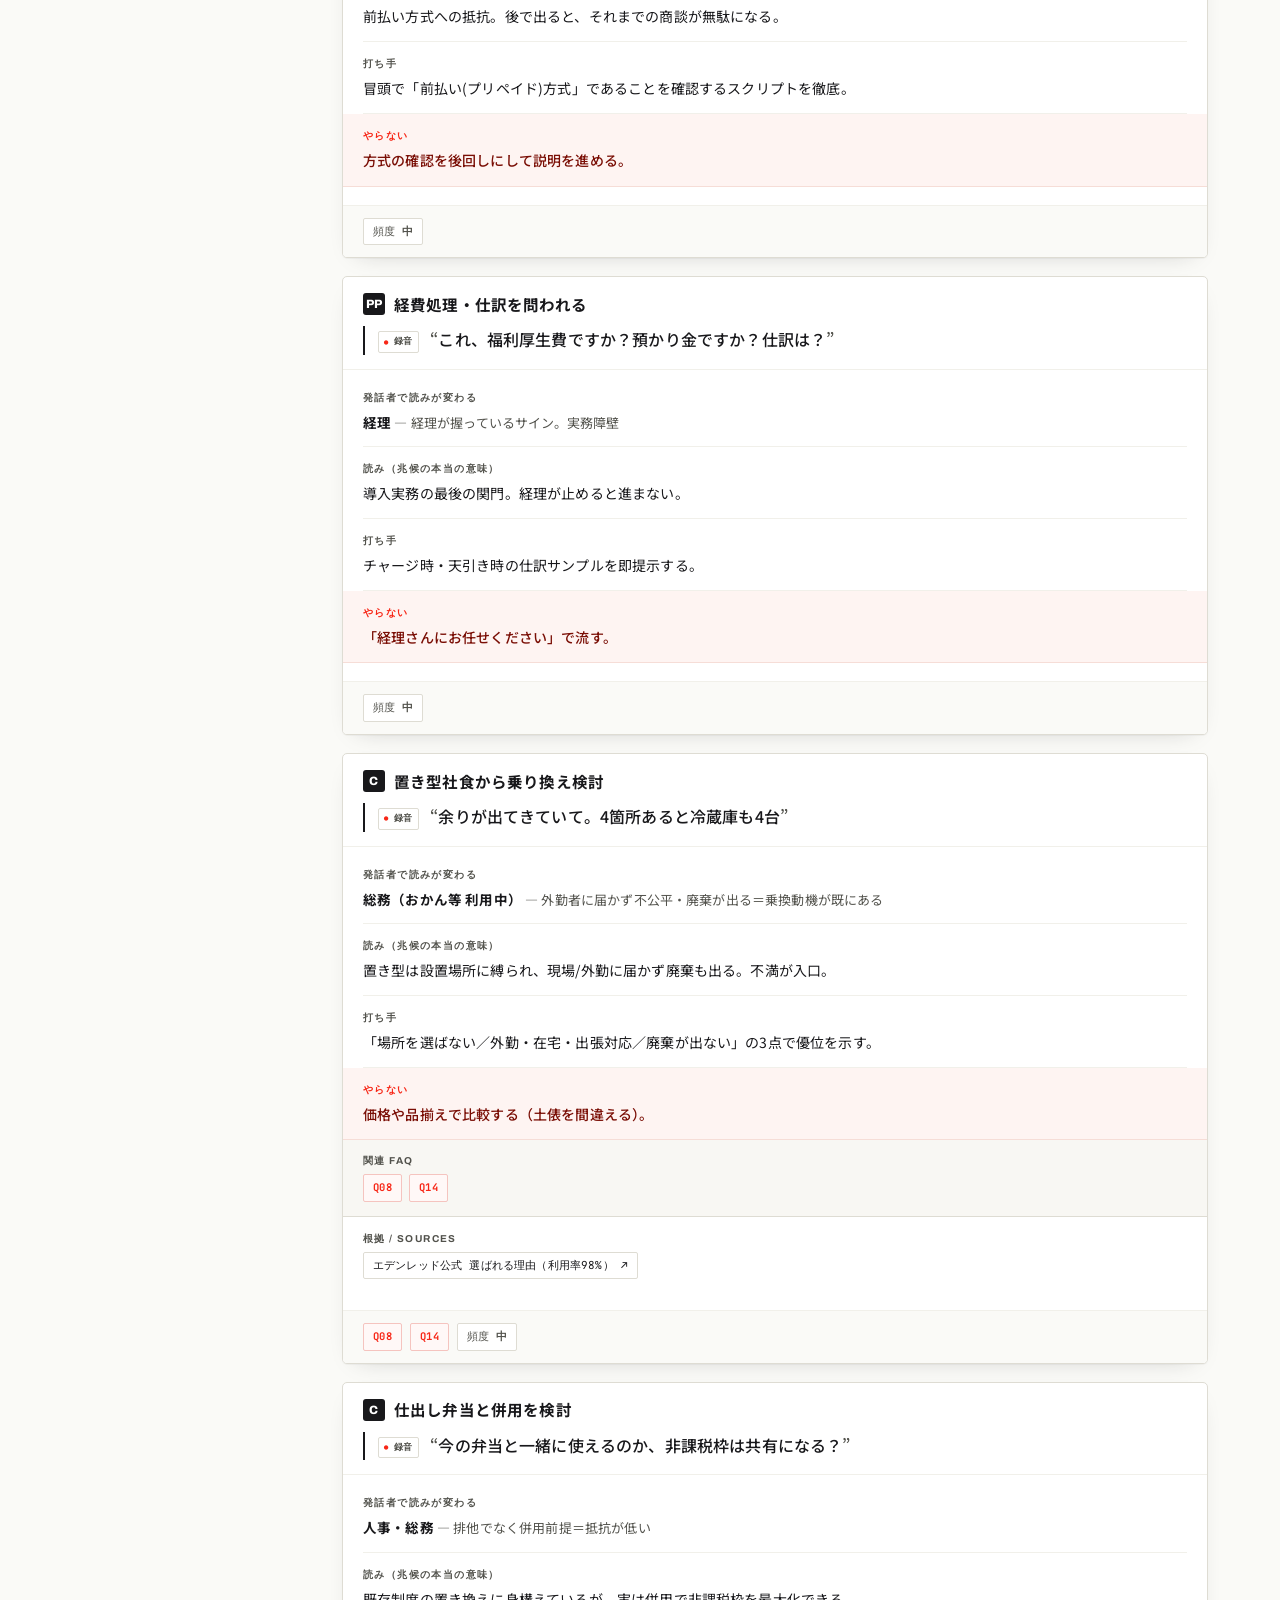
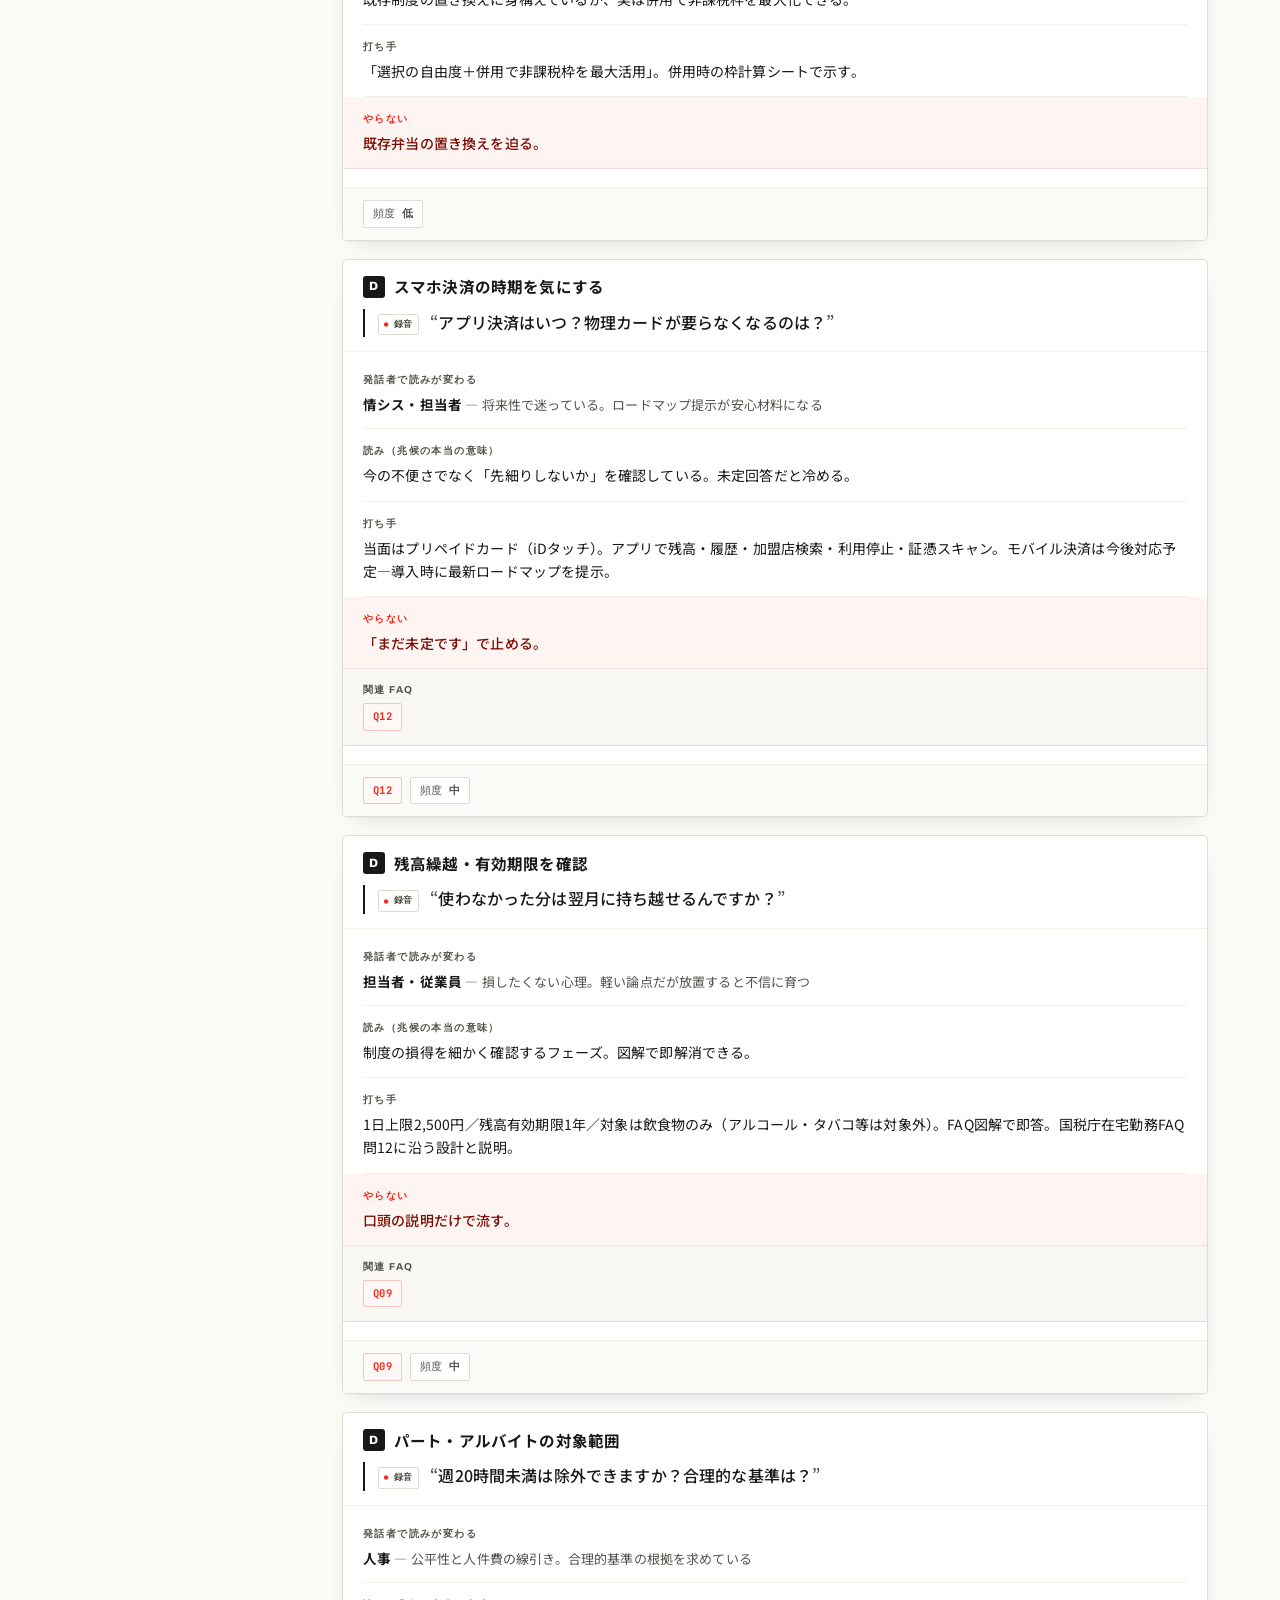
==== commit 38c779a0: "Split FAQ and MEDDPICC into separate data files and UI pages. faq.json holds deck FAQ v0.9.2; cards." ====
--- a/public/playbook.html
+++ b/public/playbook.html
@@ -4,10 +4,11 @@
 <meta charset="UTF-8">
 <meta name="viewport" content="width=device-width, initial-scale=1.0">
 <meta name="robots" content="noindex,nofollow">
-<title>MEDDPICC & FAQ — TRT Sales Playbook</title>
+<title>MEDDPICC — TRT Sales Playbook</title>
 <link rel="preconnect" href="https://fonts.googleapis.com">
 <link rel="preconnect" href="https://fonts.gstatic.com" crossorigin>
 <link href="https://fonts.googleapis.com/css2?family=Archivo:wght@600;700;800&family=JetBrains+Mono:wght@500;700&family=Noto+Sans+JP:wght@400;500;700&display=swap" rel="stylesheet">
+<link rel="stylesheet" href="shared.css">
 <style>
   :root{
     --paper:#FAFAF7;
@@ -153,27 +154,11 @@
   a.src.link:focus-visible{outline:2px solid var(--red);outline-offset:2px}
   .src.internal{color:var(--ink-2);background:var(--paper-2);border-style:dashed}
 
-  /* deck FAQ block */
-  .field.faq{background:#F8F7F3;margin:0 -20px;padding:14px 20px 16px;border-bottom:1px solid var(--hair)}
-  .field.faq .flabel{color:var(--ink)}
-  .faq-block+.faq-block{margin-top:14px;padding-top:14px;border-top:1px dashed var(--hair)}
-  .faq-id{font-family:"JetBrains Mono",monospace;font-size:10px;font-weight:700;color:var(--red);
-    letter-spacing:.06em;margin-bottom:4px}
-  .faq-cat{font-size:11px;color:var(--ink-2);margin-bottom:8px}
-  .faq-q{font-size:14px;font-weight:700;margin:0 0 10px;line-height:1.45}
-  .faq-conclusion{background:#fff;border-left:3px solid var(--ink);padding:8px 12px;margin:0 0 10px;
-    font-size:13.5px;line-height:1.6}
-  .faq-conclusion strong{font-family:"Archivo",sans-serif;font-size:10px;letter-spacing:.12em;
-    text-transform:uppercase;display:block;margin-bottom:4px;color:var(--ink-2)}
-  .faq-section{margin:0 0 10px}
-  .faq-section h4{font-family:"Archivo",sans-serif;font-size:10px;font-weight:700;letter-spacing:.1em;
-    text-transform:uppercase;color:var(--ink-2);margin:0 0 4px}
-  .faq-section p{margin:0;font-size:13px;line-height:1.65;color:var(--ink);white-space:pre-line}
-  .faq-misconception{font-size:12.5px;color:var(--maroon);background:#FEF4F2;border:1px solid #f6ddd7;
-    padding:8px 11px;border-radius:3px;margin:0 0 8px;line-height:1.55}
-  .faq-footnote{font-family:"JetBrains Mono",monospace;font-size:10px;color:var(--ink-2);
-    line-height:1.5;margin:0}
-  .pill.faq-ref{color:var(--red);border-color:#f5c4bf;background:#fff8f7}
+  /* FAQ cross-reference (links to faq.html) */
+  .field.faq-xref{background:#F8F7F3;margin:0 -20px;padding:12px 20px 14px;border-bottom:1px solid var(--hair)}
+  .faq-link-row{display:flex;flex-wrap:wrap;gap:7px}
+  a.pill.faq-ref{text-decoration:none;color:var(--red);border-color:#f5c4bf;background:#fff8f7}
+  a.pill.faq-ref:hover{border-color:var(--red);background:#fff}
 
   /* MEDDPICC usage guide */
   .shelf-usage{margin-bottom:10px;padding-bottom:10px;border-bottom:1px solid var(--hair)}
@@ -213,11 +198,18 @@
 <body>
 
 <header>
-  <div class="wrap head-grid">
-    <div>
-      <span class="eyebrow">Edenred Ticket Restaurant ／ Sales Playbook</span>
-      <h1>MEDDPICC & FAQ</h1>
+  <div class="wrap">
+    <div class="head-grid">
+      <div>
+        <span class="eyebrow">Edenred Ticket Restaurant ／ Sales Playbook</span>
+        <h1>MEDDPICC</h1>
+        <p class="thesis">商談録音由来の顧客の声。兆候 × 読み × 打ち手。FAQ（数値・根拠）は別ページ。</p>
+      </div>
     </div>
+    <nav class="site-nav" aria-label="サイト内">
+      <a href="./" aria-current="page">MEDDPICC</a>
+      <a href="./faq.html">FAQ</a>
+    </nav>
   </div>
 </header>
 
@@ -229,7 +221,7 @@
     </label>
     <div class="statusfilter" role="group" aria-label="並び替え">
       <button class="chip" id="sort-original" aria-pressed="true">収録順</button>
-      <button class="chip" id="sort-freq" aria-pressed="false">FAQ頻度順</button>
+      <button class="chip" id="sort-freq" aria-pressed="false">頻度順</button>
     </div>
   </div>
 
@@ -249,7 +241,7 @@
 
 <footer class="wrap" style="max-width:1180px">
   <span>第三層＝兆候 × 読み × 打ち手。左ナビ「使い方」＝MEDDPICC 補論。</span>
-  <span>v0.9.1 ／ マージ版FAQ + Usage</span>
+  <span id="meta-ver">MEDDPICC v1.0 ／ FAQ分離</span>
 </footer>
 
 <script>
@@ -371,30 +363,14 @@
 
 function esc(s){ return String(s??'').replace(/&/g,'&amp;').replace(/</g,'&lt;').replace(/>/g,'&gt;'); }
 
-function faqOneHTML(f){
-  if(!f) return '';
-  const sections = (f.sections||[]).map(s=>`
-    <div class="faq-section">
-      <h4>${esc(s.title)}</h4>
-      <p>${esc(s.body)}</p>
-    </div>`).join('');
-  return `<div class="faq-block">
-    <div class="faq-id">${esc(f.id)} · ${esc(f.category)}</div>
-    <p class="faq-q">Q：${esc(f.question)}</p>
-    <div class="faq-conclusion"><strong>結論</strong>${esc(f.conclusion)}</div>
-    ${sections}
-    ${f.misconception?`<p class="faq-misconception">よくある誤解：${esc(f.misconception)}</p>`:''}
-    ${f.footnote?`<p class="faq-footnote">${esc(f.footnote)}</p>`:''}
-  </div>`;
-}
-
-function faqHTML(c){
-  if(!c.faq) return '';
-  const blocks = Array.isArray(c.faq) ? c.faq.map(faqOneHTML).join('') : faqOneHTML(c.faq);
-  const ids = c.faqIds?.length ? c.faqIds.join('・') : (Array.isArray(c.faq)?c.faq.map(f=>f.id).join('・'):c.faq.id);
-  return `<div class="field faq">
-    <div class="flabel">提案デッキ FAQ（${esc(ids)}）</div>
-    ${blocks}
+function faqLinkHTML(c){
+  if(!c.faqIds?.length) return '';
+  const links = c.faqIds.map(id=>
+    `<a class="pill faq-ref" href="./faq.html#${esc(id)}">${esc(id)}</a>`
+  ).join('');
+  return `<div class="field faq-xref">
+    <div class="flabel">関連 FAQ</div>
+    <div class="faq-link-row">${links}</div>
   </div>`;
 }
 
@@ -411,7 +387,7 @@
           ? `<a class="src link" href="${s.url}" target="_blank" rel="noopener">${s.label} ↗</a>`
           : `<span class="src internal">${s.label}</span>`).join("")}</div>
       </div>` : "";
-  return `<article class="card">
+  return `<article class="card" id="${esc(c.scene)}">
     <div class="card-top">
       <div class="scene-row">
         <span class="tag-ltr">${letter}</span>
@@ -439,11 +415,11 @@
         <div class="flabel">やらない</div>
         <p>${c.dont}</p>
       </div>
-      ${faqHTML(c)}
+      ${faqLinkHTML(c)}
       ${srcBlock}
     </div>
     <div class="meta">
-      ${c.faqIds?.length?`<span class="pill faq-ref">${c.faqIds.join(' ')}</span>`:''}
+      ${c.faqIds?.length?c.faqIds.map(id=>`<a class="pill faq-ref" href="./faq.html#${esc(id)}">${esc(id)}</a>`).join(''):''}
       ${rankBadge}
       <span class="pill freq">${c.freq}</span>
     </div>
@@ -468,11 +444,7 @@
   let list = CARDS.filter(c=>{
     if(active!=="ALL" && c.shelf!==active) return false;
     if(query){
-      const faqList = c.faq ? (Array.isArray(c.faq) ? c.faq : [c.faq]) : [];
-      const faqHay = faqList.map(f=>
-        [f.question,f.conclusion,f.misconception,f.footnote,...(f.sections||[]).flatMap(s=>[s.title,s.body])].join(' ')
-      ).join(' ');
-      const hay = (c.scene+c.quote+c.read+c.doIt+c.dont+c.speaker+faqHay).toLowerCase();
+      const hay = (c.scene+c.quote+c.read+c.doIt+c.dont+c.speaker+(c.faqIds||[]).join(' ')).toLowerCase();
       if(!hay.includes(query)) return false;
     }
     return true;
@@ -482,7 +454,7 @@
 
   const shelfNm = active==="ALL" ? "全棚" :
     (()=>{const s=SHELVES.find(x=>x.key===active);return `${s.k}・${s.nm}`;})();
-  const sortNm = sortMode === "freq" ? "FAQ頻度順" : "収録順";
+  const sortNm = sortMode === "freq" ? "頻度順" : "収録順";
   countEl.textContent = `${shelfNm} — ${list.length} 件 · ${sortNm}` + (query?` · 「${query}」`:"");
 
   if(list.length===0){
@@ -524,7 +496,11 @@
     CARDS = raw
       .map((c, i) => ({ ...c, _idx: i }))
       .filter((c) => !c.hidden && !excluded.has(c.scene));
+    const m = data.meta;
+    if (m) $('#meta-ver').textContent = `MEDDPICC v${m.version} ／ ${m.updated}`;
     render();
+    const hash = decodeURIComponent(location.hash.slice(1));
+    if (hash) requestAnimationFrame(()=> document.getElementById(hash)?.scrollIntoView({ behavior:'smooth', block:'start' }));
   } catch (err) {
     cardsEl.innerHTML = '<div class="empty-note"><b>cards.json の読み込みに失敗しました</b><br>' + err.message + '</div>';
   }
--- a/public/shared.css
+++ b/public/shared.css
@@ -0,0 +1,46 @@
+:root{
+  --paper:#FAFAF7;
+  --paper-2:#F1F0EA;
+  --ink:#18181B;
+  --ink-2:#52524C;
+  --hair:#DEDCD3;
+  --red:#F72717;
+  --maroon:#7A0E05;
+  --proven:#1E5C3A;
+  --hyp:#9A6B12;
+  --shadow:0 1px 0 rgba(0,0,0,.03), 0 8px 24px -16px rgba(24,24,27,.28);
+}
+*{box-sizing:border-box}
+html{-webkit-text-size-adjust:100%}
+body{
+  margin:0;background:var(--paper);color:var(--ink);
+  font-family:"Noto Sans JP",system-ui,sans-serif;
+  font-weight:400;line-height:1.7;letter-spacing:.01em;
+  -webkit-font-smoothing:antialiased;
+}
+.wrap{max-width:1180px;margin:0 auto;padding:0 22px}
+
+header{border-bottom:1.5px solid var(--ink);background:var(--paper)}
+.eyebrow{font-family:"Archivo",sans-serif;font-weight:700;font-size:11px;letter-spacing:.22em;
+  text-transform:uppercase;color:var(--red)}
+.head-grid{display:flex;justify-content:space-between;align-items:flex-end;gap:24px;
+  padding:26px 0 18px;flex-wrap:wrap}
+h1{font-family:"Noto Sans JP",sans-serif;font-weight:700;font-size:clamp(22px,3.4vw,32px);
+  margin:.35em 0 .15em;line-height:1.25;letter-spacing:0}
+.thesis{color:var(--ink-2);font-size:14.5px;max-width:46ch}
+
+.site-nav{display:flex;gap:8px;padding:0 0 16px;border-bottom:1px solid var(--hair)}
+.site-nav a{
+  font-family:"Archivo",sans-serif;font-size:12px;font-weight:700;letter-spacing:.08em;
+  text-transform:uppercase;text-decoration:none;color:var(--ink-2);
+  padding:8px 14px;border:1.5px solid var(--hair);border-radius:3px;background:#fff;
+  transition:background .15s,color .15s,border-color .15s;
+}
+.site-nav a:hover{border-color:var(--ink);color:var(--ink)}
+.site-nav a[aria-current="page"]{background:var(--ink);color:var(--paper);border-color:var(--ink)}
+.site-nav a:focus-visible{outline:2px solid var(--red);outline-offset:2px}
+
+footer{border-top:1.5px solid var(--ink);padding:22px 0;font-family:"JetBrains Mono",monospace;
+  font-size:11px;color:var(--ink-2);letter-spacing:.03em;display:flex;justify-content:space-between;gap:16px;flex-wrap:wrap}
+
+@media (prefers-reduced-motion:reduce){*{transition:none!important}}
